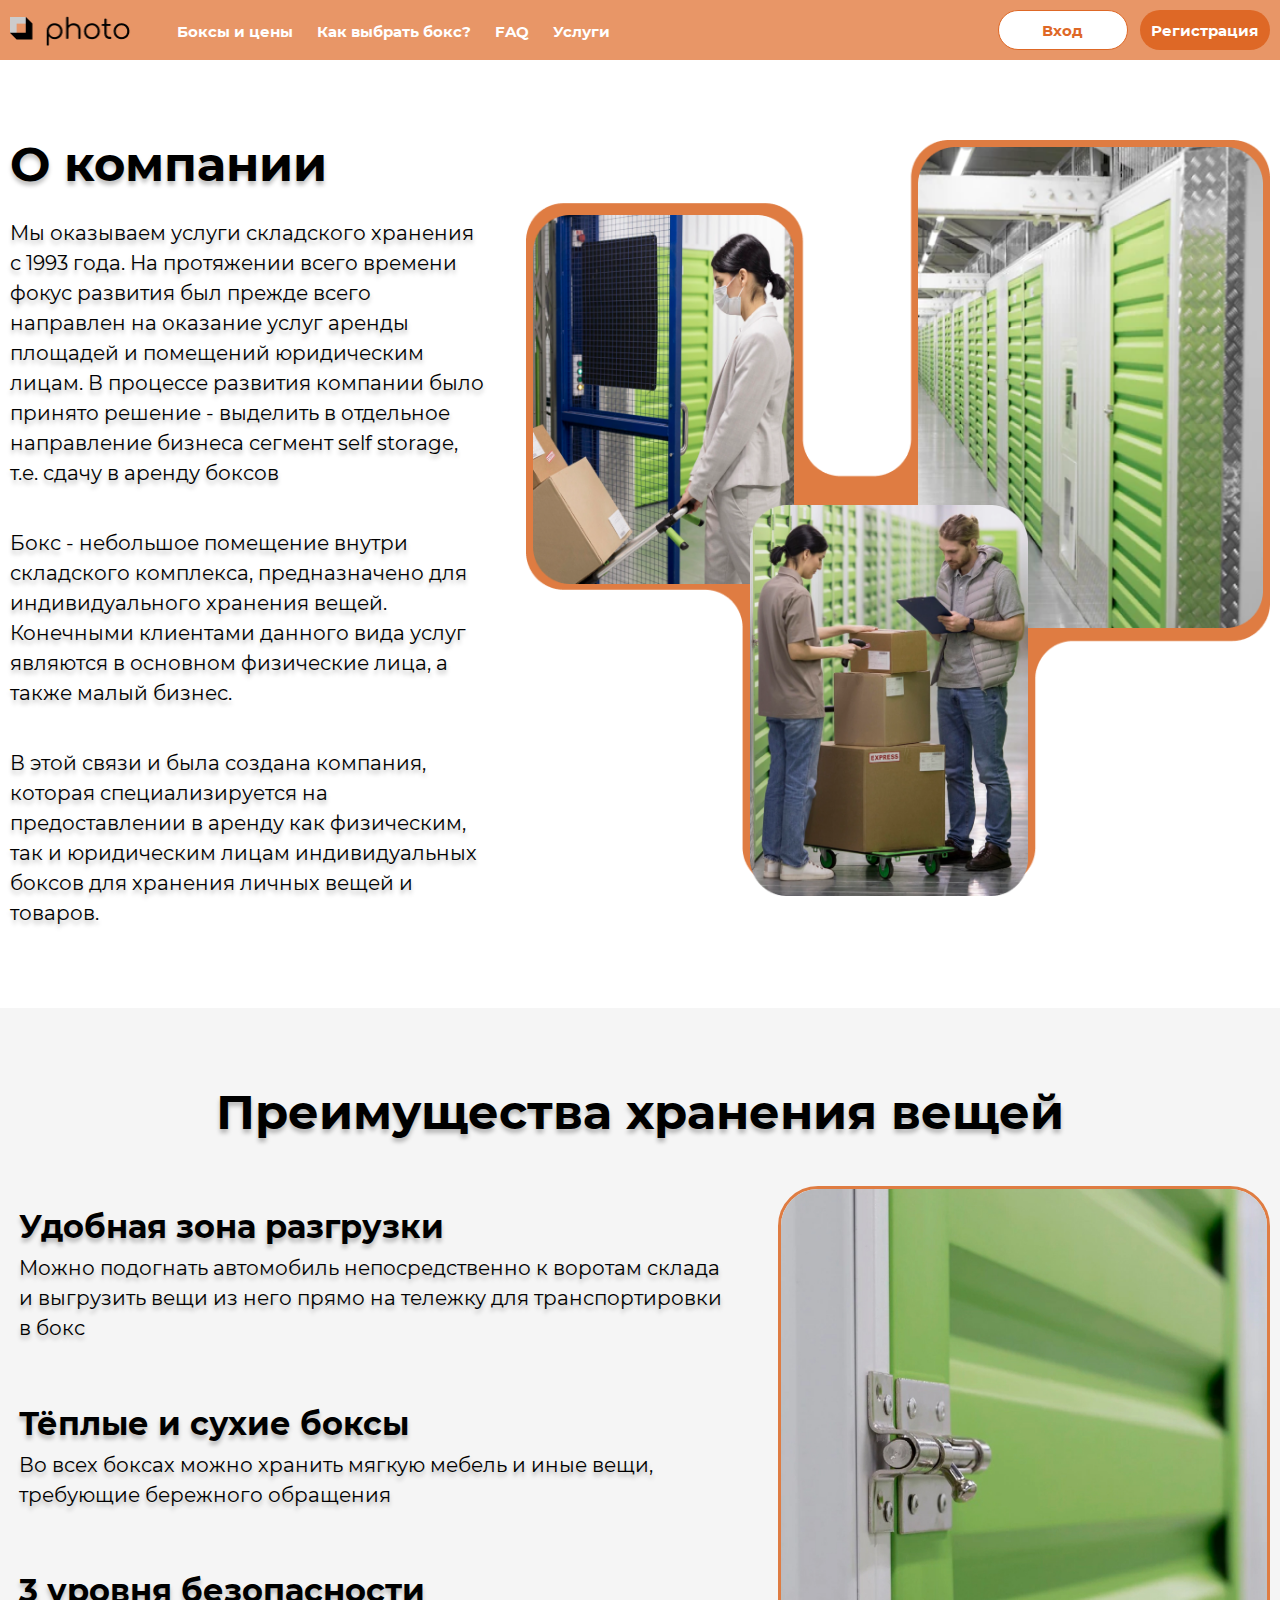
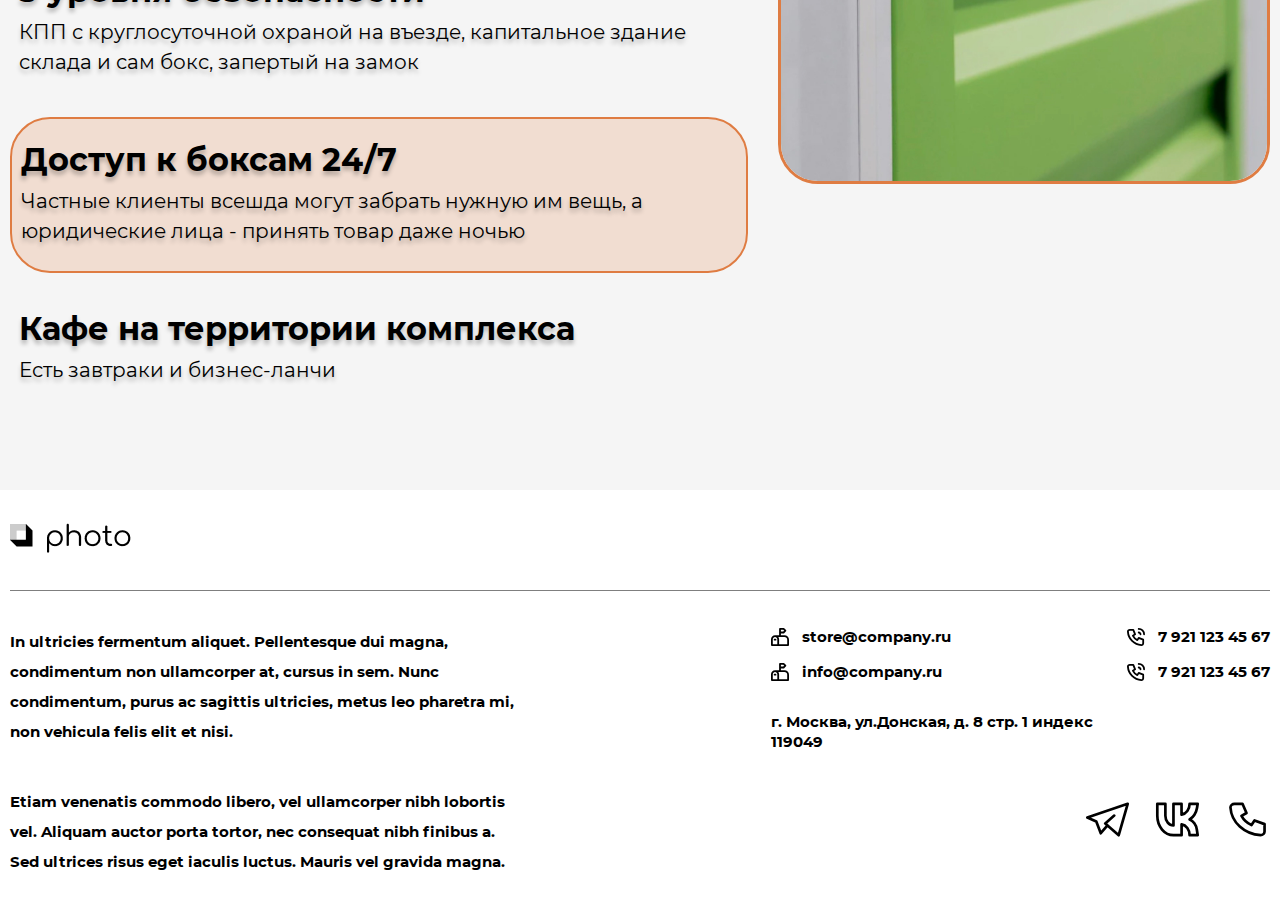
==== index.html @ 3b3cc780 "first commit" ====
<!DOCTYPE html>
<html lang="ru">
<head>
	<title>Главная</title>
	<meta charset="UTF-8">
	<meta name="format-detection" content="telephone=no">
	<meta name="viewport" content="width=device-width, initial-scale=1.0">
	<link rel="shortcut icon" href="img/favicon/Gulp.svg">
	<link rel="stylesheet" href="css/style.min.css">
</head>

<body>
	<div class="ak-wrapper">
		<header class="header">
	<div class="header__container ak-container">
		<div class="header__body">
			<div class="header__content">
				<a href="index.html" class="header__logo">
					<img src="img/logo.png" alt="logo" class="header__logo-img">
				</a>
				<nav class="header__navigate">
					<ul class="header__list">
						<li class="header__li"><a href="#" class="header__link">Боксы и цены</a></li>
						<li class="header__li"><a href="#" class="header__link">Как выбрать бокс?</a></li>
						<li class="header__li"><a href="faq.html" class="header__link">FAQ</a></li>
						<li class="header__li"><a href="services.html" class="header__link">Услуги</a></li>
					</ul>
				</nav>
			</div>
			<div class="header__wp-buttons" data-da=".header__navigate,479,1">
				<a href="authorization.html" class="header__btn-auth ak-button"><span>Вход</span></a>
				<a href="registration.html" class="header__btn-register ak-button"><span>Регистрация</span></a>
			</div>
			<div class="ak-header-burger">
				<span></span>
				<span></span>
				<span></span>
			</div>
		</div>
	</div>
</header>
		<main class="ak-page">
			<section class="ak-about ak-section">
				<div class="ak-about__conteiner ak-container">
					<div class="ak-about__body">
						<div class="ak-about__content">
							<h2 class="ak-about__title ak-h2">О компании</h2>
							<div class="ak-about__wp-text">
								<p class="ak-about__text ak-p">Мы оказываем услуги складского хранения с 1993 года.
									На протяжении всего времени фокус развития был
									прежде всего направлен на оказание услуг аренды
									площадей и помещений юридическим лицам.
									В процессе развития компании было принято решение -
									выделить в отдельное направление бизнеса сегмент
									self storage, т.е. сдачу в аренду боксов</p>
								<p class="ak-about__text ak-p">Бокс - небольшое помещение внутри складского
									комплекса, предназначено для индивидуального
									хранения вещей. Конечными клиентами данного вида
									услуг являются в основном физические лица, а также
									малый бизнес.</p>
								<p class="ak-about__text ak-p">В этой связи и была создана компания, которая
									специализируется на предоставлении в аренду
									как физическим, так и юридическим лицам
									индивидуальных боксов для хранения личных вещей
									и товаров.</p>
							</div>
						</div>
						<div class="ak-about__wp-img">
							<img src="img/about-1.png" alt="about-img" class="ak-about__img">
							<img src="img/about-3.png" alt="about-img" class="ak-about__img">
							<img src="img/about-2.png" alt="about-img" class="ak-about__img">
							<img src="img/about-bg.jpg" alt="about-bg" class="ak-about__img-bg">
						</div>
					</div>
				</div>
			</section>

			<section class="ak-advantages ak-section">
				<div class="ak-advantages__container ak-container">
					<h2 class="ak-advantages__title ak-h2">Преимущества хранения вещей</h2>
					<div class="ak-advantages__body">
						<div class="ak-advantages__content">
							<ul class="ak-advantages__list">
								<li class="ak-advantages__item">
									<h3 class="ak-advantages__item-title">Удобная зона разгрузки</h3>
									<p class="ak-advantages__item-text">Можно подогнать автомобиль непосредственно к воротам склада и
										выгрузить вещи из него прямо на тележку для транспортировки в бокс</p>
								</li>
								<li class="ak-advantages__item">
									<h3 class="ak-advantages__item-title">Тёплые и сухие боксы</h3>
									<p class="ak-advantages__item-text">Во всех боксах можно хранить мягкую мебель и иные вещи, требующие
										бережного обращения</p>
								</li>
								<li class="ak-advantages__item">
									<h3 class="ak-advantages__item-title">3 уровня безопасности</h3>
									<p class="ak-advantages__item-text">КПП с круглосуточной охраной на въезде, капитальное здание склада
										и сам
										бокс, запертый на замок</p>
								</li>
								<li class="ak-advantages__item _active">
									<h3 class="ak-advantages__item-title">Доступ к боксам 24/7</h3>
									<p class="ak-advantages__item-text">Частные клиенты всешда могут забрать нужную им вещь, а юридические
										лица - принять товар даже ночью</p>
								</li>
								<li class="ak-advantages__item">
									<h3 class="ak-advantages__item-title">Кафе на территории комплекса</h3>
									<p class="ak-advantages__item-text">Есть завтраки и бизнес-ланчи</p>
								</li>
							</ul>
						</div>
						<div class="ak-advantages__wp-img">
							<img src="img/advantages-img.jpg" alt="advantages-img" class="ak-advantages__img">
						</div>
					</div>
				</div>
			</section>
		</main>
		<footer class="footer">
	<div class="footer__container ak-container">
		<a href="index.html" class="footer__wp-logo">
			<img src="img/logo.png" alt="logo" class="footer__logo">
		</a>
		<div class="footer__body">
			<div class="footer__wp-text">
				<p class="footer__text">In ultricies fermentum aliquet. Pellentesque dui magna, condimentum non
					ullamcorper at, cursus in sem. Nunc condimentum, purus ac sagittis
					ultricies, metus leo pharetra mi, non vehicula felis elit et nisi.</p>
				<p class="footer__text">Etiam venenatis commodo libero, vel ullamcorper nibh lobortis vel. Aliquam
					auctor porta tortor, nec consequat nibh finibus a. Sed ultrices risus eget
					iaculis luctus. Mauris vel gravida magna. </p>
			</div>
			<div class="footer__wp-contacts">
				<div class="footer__contacts">
					<div class="footer__contacts-block">
						<a href="mailto:store@company.ru" class="footer__mail">
							<svg xmlns="http://www.w3.org/2000/svg" viewBox="0 0 20 20">
								<path
									d="M8 19V12.5C8 11.5717 7.63125 10.6815 6.97487 10.0251C6.3185 9.36875 5.42826 9 4.5 9M4.5 9C3.57174 9 2.6815 9.36875 2.02513 10.0251C1.36875 10.6815 1 11.5717 1 12.5V19H19V13C19 11.9391 18.5786 10.9217 17.8284 10.1716C17.0783 9.42143 16.0609 9 15 9H4.5Z"
									stroke="black" stroke-width="2" stroke-linecap="round" stroke-linejoin="round" />
								<path d="M10 9V1H14L16 3L14 5H10M4 13H5" stroke="black" stroke-width="2" stroke-linecap="round"
									stroke-linejoin="round" />
							</svg>
							<span>store@company.ru</span>
						</a>
						<a href="mailto:store@company.ru" class="footer__mail">
							<svg xmlns="http://www.w3.org/2000/svg" viewBox="0 0 20 20">
								<path
									d="M8 19V12.5C8 11.5717 7.63125 10.6815 6.97487 10.0251C6.3185 9.36875 5.42826 9 4.5 9M4.5 9C3.57174 9 2.6815 9.36875 2.02513 10.0251C1.36875 10.6815 1 11.5717 1 12.5V19H19V13C19 11.9391 18.5786 10.9217 17.8284 10.1716C17.0783 9.42143 16.0609 9 15 9H4.5Z"
									stroke="black" stroke-width="2" stroke-linecap="round" stroke-linejoin="round" />
								<path d="M10 9V1H14L16 3L14 5H10M4 13H5" stroke="black" stroke-width="2" stroke-linecap="round"
									stroke-linejoin="round" />
							</svg>
							<span>info@company.ru</span>
						</a>
					</div>
					<div class="footer__contacts-block">
						<span class="footer__address">г. Москва, ул.Донская, д. 8 стр. 1 индекс
							119049</span>
					</div>
					<div class="footer__contacts-block">
						<a href="tel:+79211234567" class="footer__contacts-link">
							<svg xmlns="http://www.w3.org/2000/svg" width="20" height="20" viewBox="0 0 20 20" fill="none">
								<path
									d="M13 5C13.5304 5 14.0391 5.21071 14.4142 5.58579C14.7893 5.96086 15 6.46957 15 7M13 1C14.5913 1 16.1174 1.63214 17.2426 2.75736C18.3679 3.88258 19 5.4087 19 7M3 2H7L9 7L6.5 8.5C7.57096 10.6715 9.32847 12.429 11.5 13.5L13 11L18 13V17C18 17.5304 17.7893 18.0391 17.4142 18.4142C17.0391 18.7893 16.5304 19 16 19C12.0993 18.763 8.42015 17.1065 5.65683 14.3432C2.8935 11.5798 1.23705 7.90074 1 4C1 3.46957 1.21071 2.96086 1.58579 2.58579C1.96086 2.21071 2.46957 2 3 2Z"
									stroke="black" stroke-width="2" stroke-linecap="round" stroke-linejoin="round" />
							</svg>
							<span>7 921 123 45 67</span>
						</a>
						<a href="tel:+79211234567" class="footer__contacts-link">
							<svg xmlns=" http://www.w3.org/2000/svg" width="20" height="20" viewBox="0 0 20 20" fill="none">
								<path
									d="M13 5C13.5304 5 14.0391 5.21071 14.4142 5.58579C14.7893 5.96086 15 6.46957 15 7M13 1C14.5913 1 16.1174 1.63214 17.2426 2.75736C18.3679 3.88258 19 5.4087 19 7M3 2H7L9 7L6.5 8.5C7.57096 10.6715 9.32847 12.429 11.5 13.5L13 11L18 13V17C18 17.5304 17.7893 18.0391 17.4142 18.4142C17.0391 18.7893 16.5304 19 16 19C12.0993 18.763 8.42015 17.1065 5.65683 14.3432C2.8935 11.5798 1.23705 7.90074 1 4C1 3.46957 1.21071 2.96086 1.58579 2.58579C1.96086 2.21071 2.46957 2 3 2Z"
									stroke="black" stroke-width="2" stroke-linecap="round" stroke-linejoin="round" />
							</svg>
							<span>7 921 123 45 67</span>
						</a>
					</div>
				</div>
				<div class="footer__socialNetwork">
					<a href="" class="footer__socialNetwork-link">
						<svg xmlns="http://www.w3.org/2000/svg" viewBox="0 0 49 39">
							<path d="M32 15.125L22 23.875L37 37L47 2L2 17.3125L12 21.6875L17 34.8125L24.5 26.0625" stroke-width="3"
								stroke-linecap="round" stroke-linejoin="round" />
						</svg>
					</a>
					<a href="" class="footer__socialNetwork-link">
						<svg xmlns="http://www.w3.org/2000/svg" viewBox=" 0 0 49 39">
							<path
								d="M29 36.9785H20C15.2261 36.9785 10.6477 34.7106 7.27208 30.6739C3.89642 26.6371 2 21.1621 2 15.4533V2H11V15.4533C11 18.3077 11.9482 21.0452 13.636 23.0636C15.3239 25.082 17.6131 26.2159 20 26.2159V2H29V14.1079H29.0675C31.5335 13.74 33.8023 12.3075 35.4472 10.0798C37.0921 7.85212 37.9999 4.98263 38 2.01076H47L46.2305 6.61447C45.7696 9.36993 44.7886 11.9631 43.3622 14.1962C41.9358 16.4293 40.1018 18.2434 38 19.5C40.0438 20.3143 41.8669 21.7706 43.2785 23.7166C44.69 25.6627 45.6381 28.0267 46.0235 30.5613L47 36.9892H38C37.9999 34.0174 37.0921 31.1479 35.4472 28.9202C33.8023 26.6925 31.5335 25.26 29.0675 24.8921V37L29 36.9785Z"
								stroke-width="3" stroke-linecap="round" stroke-linejoin="round" />
						</svg>
					</a>
					<a href="" class="footer__socialNetwork-link">
						<svg xmlns="http://www.w3.org/2000/svg" viewBox="0 0 42 39">
							<path
								d="M6.47059 2H15.4118L19.8824 12.2941L14.2941 15.3824C16.688 19.8532 20.6166 23.4716 25.4706 25.6765L28.8235 20.5294L40 24.6471V32.8824C40 33.9744 39.529 35.0218 38.6906 35.794C37.8522 36.5662 36.7151 37 35.5294 37C26.8101 36.512 18.5862 33.1016 12.4094 27.4124C6.23254 21.7232 2.52988 14.1486 2 6.11765C2 5.02558 2.47101 3.97824 3.3094 3.20603C4.1478 2.43382 5.28491 2 6.47059 2Z"
								stroke-width="3" stroke-linecap="round" stroke-linejoin="round" />
						</svg>
					</a>
				</div>
			</div>
		</div>
	</div>
</footer>
	</div>
	<script src="js/app.min.js"></script>
</body>

</html>
---- css/style.min.css ----
@font-face{font-family:Montserrat;font-display:swap;src:url(../fonts/Montserrat-Black.woff2) format("woff2"),url(../fonts/Montserrat-Black.woff) format("woff");font-weight:900;font-style:normal}@font-face{font-family:Montserrat;font-display:swap;src:url(../fonts/Montserrat-Bold.woff2) format("woff2"),url(../fonts/Montserrat-Bold.woff) format("woff");font-weight:700;font-style:normal}@font-face{font-family:Montserrat;font-display:swap;src:url(../fonts/Montserrat-ExtraBold.woff2) format("woff2"),url(../fonts/Montserrat-ExtraBold.woff) format("woff");font-weight:800;font-style:normal}@font-face{font-family:Montserrat;font-display:swap;src:url(../fonts/Montserrat-ExtraLight.woff2) format("woff2"),url(../fonts/Montserrat-ExtraLight.woff) format("woff");font-weight:200;font-style:normal}@font-face{font-family:Montserrat;font-display:swap;src:url(../fonts/Montserrat-Light.woff2) format("woff2"),url(../fonts/Montserrat-Light.woff) format("woff");font-weight:300;font-style:normal}@font-face{font-family:Montserrat;font-display:swap;src:url(../fonts/Montserrat-Medium.woff2) format("woff2"),url(../fonts/Montserrat-Medium.woff) format("woff");font-weight:500;font-style:normal}@font-face{font-family:Montserrat;font-display:swap;src:url(../fonts/Montserrat-SemiBold.woff2) format("woff2"),url(../fonts/Montserrat-SemiBold.woff) format("woff");font-weight:600;font-style:normal}@font-face{font-family:Montserrat;font-display:swap;src:url(../fonts/Montserrat-Thin.woff2) format("woff2"),url(../fonts/Montserrat-Thin.woff) format("woff");font-weight:100;font-style:normal}@font-face{font-family:Montserrat;font-display:swap;src:url(../fonts/Montserrat-Regular.woff2) format("woff2"),url(../fonts/Montserrat-Regular.woff) format("woff");font-weight:400;font-style:normal}@font-face{font-family:icomoon;src:url(../fonts/iconsfont/icomoon.eot);src:url(../fonts/iconsfont/icomoon.eot) format("embedded-opentype"),url(../fonts/iconsfont/icomoon.ttf) format("truetype"),url(../fonts/iconsfont/icomoon.woff) format("woff"),url(../fonts/iconsfont/icomoon.svg) format("svg");font-weight:400;font-style:normal;font-display:block}[class*=" icon-"],[class^=icon-]{font-family:icomoon!important;speak:never;font-style:normal;font-weight:400;font-variant:normal;text-transform:none;line-height:1;-webkit-font-smoothing:antialiased;-moz-osx-font-smoothing:grayscale}.icon-phone:before{content:"\e900"}.icon-tel:before{content:"\e901"}.icon-telegram:before{content:"\e902"}.icon-vk:before{content:"\e903"}*{padding:0;margin:0;border:0}*,:after,:before{-moz-box-sizing:border-box;-webkit-box-sizing:border-box;box-sizing:border-box}:active,:focus{outline:0}a:active,a:focus{outline:0}aside,footer,header,nav,section{display:block}body,html{height:100%;min-width:320px}body{line-height:1;font-family:Montserrat,sans-serif;-ms-text-size-adjust:100%;-moz-text-size-adjust:100%;-webkit-text-size-adjust:100%}button,input,textarea{font-family:Montserrat,sans-serif}input::-ms-clear{display:none}button{cursor:pointer;background-color:transparent}button::-moz-focus-inner{padding:0;border:0}a,a:visited{text-decoration:none}a:hover{text-decoration:none}ul li{list-style:none}img{vertical-align:top;pointer-events:none}h1,h2,h3,h4,h5,h6{font-weight:inherit;font-size:inherit}*{box-sizing:border-box}::-webkit-scrollbar{width:8px}::-webkit-scrollbar-track{background-color:#fbf8ec}::-webkit-scrollbar-thumb{background-color:#de6826;border-radius:10px}html._lock{overflow:hidden;position:relative;height:100%}body{color:#000;font-size:20px;font-weight:400}body._lock{overflow:hidden;position:relative;height:100%}.ak-wrapper{width:100%;min-height:100%;overflow:hidden;display:flex;flex-direction:column}.ak-container{max-width:1440px;margin:0 auto;padding:0 10px}.ak-page{flex:1 1 auto}.ak-section{padding:80px 0}.ak-h1{text-shadow:0 4px 4px rgba(0,0,0,.25);font-size:64px;font-weight:700;line-height:30px}.ak-h2{color:#000;text-shadow:0 4px 4px rgba(0,0,0,.25);font-size:48px;font-weight:700}.ak-button{border-radius:20px;background:#de6826;color:#fff;padding:0 10px;font-weight:700;font-size:15px}.ak-p{color:#000;text-shadow:0 4px 4px rgba(0,0,0,.25);font-size:20px;font-weight:400;line-height:30px}.ak-tabs-list{display:flex;align-items:center;flex-wrap:wrap;gap:10px;padding:15px 30px;border-radius:30px;background-color:#000}.ak-tabs-btn{border-radius:30px;color:#fff;padding:12px 34px;border:1px solid transparent;background-color:transparent;cursor:pointer;transition:.2s}.ak-tabs-btn._tab-btn-active{background-color:#df7c42}.ak-tabs-btn:hover{border:1px solid #df7c42}.header{background-color:#e89667}.header__body{height:60px;padding:5px 0;display:flex;align-items:center;justify-content:space-between}.header__content{display:flex;align-items:center;column-gap:45px}.header__logo{display:flex;align-items:center;justify-content:center;width:122px}.header__logo-img{max-width:100%;max-height:100%;object-fit:cover}.header__list{display:flex;align-items:center;gap:24px}.header__link{color:#fff;font-size:15px;font-weight:700;position:relative}.header__link::after{content:"";position:absolute;top:100%;left:50%;transform:translateX(-50%);width:0;height:2px;background-color:#fff;transition:.2s}.header__link:hover::after{width:100%}.header__wp-buttons{display:flex;align-items:center;column-gap:12px}.header__wp-buttons a{display:flex;text-align:center;align-items:center;justify-content:center}.header__btn-auth{border:1px solid #de6826;background-color:#fff;width:130px;height:40px;color:#de6826;transition:.2s}.header__btn-auth:hover{color:#fff;background-color:#de6826}.header__btn-register{width:130px;height:40px;transition:.2s}.header__btn-register:hover{color:#de6826;background-color:#fff}.ak-header-burger{display:none;position:relative;width:50px;height:50px;cursor:pointer;border-radius:50%;z-index:5;background-color:#fff}.ak-header-burger span{position:absolute;transition:all .2s ease 0s;width:28px;height:3px;background:#de6826;left:11px}.ak-header-burger span:nth-child(1){top:17px}.ak-header-burger span:nth-child(2){top:23.5px}.ak-header-burger span:nth-child(3){bottom:16.5px}.ak-header-burger._active span{transform:scale(0)}.ak-header-burger._active span:first-child{top:50%;transform:translateY(-50%) rotate(-45deg)}.ak-header-burger._active span:last-child{bottom:50%;transform:translateY(50%) rotate(45deg)}.footer{padding:15px 0 40px 0}.footer__wp-logo{width:227px;height:63px;display:flex;align-items:center}.footer__logo{max-width:100%;max-height:100%;object-fit:cover}.footer__body{padding-top:36px;margin-top:22px;border-top:1px solid rgba(0,0,0,.5);width:100%;display:flex;align-items:flex-start;justify-content:space-between;gap:30px}.footer__wp-text{max-width:40%;display:flex;flex-direction:column;align-items:flex-start;row-gap:40px}.footer__text{font-size:15px;font-weight:700;line-height:30px}.footer__wp-contacts{display:flex;flex-direction:column;align-items:flex-end;row-gap:50px}.footer__contacts{display:grid;grid-template-columns:repeat(2,auto);gap:30px}.footer__contacts-block{display:flex;flex-direction:column;align-items:flex-start;row-gap:15px;color:#000;font-size:15px;font-weight:700;max-width:326px}.footer__contacts-block:nth-child(2){order:3}.footer__contacts-block a{display:flex;align-items:center;gap:13px;color:#000;font-size:15px;font-weight:700}.footer__contacts-block a svg{width:18px;height:18px;fill:none}.footer__contacts-block a span{position:relative}.footer__contacts-block a span::after{content:"";position:absolute;top:100%;left:50%;width:0;transform:translateX(-50%);height:1px;background-color:#000;transition:.2s}.footer__contacts-block a:hover span::after{width:100%}.footer__contacts-block span{line-height:20px}.footer__socialNetwork{display:flex;align-items:center;gap:25px}.footer__socialNetwork-link svg{width:45px;height:35px;fill:none;stroke:#000;transition:.1s}.footer__socialNetwork-link:nth-child(1):hover svg{stroke:#37aeed}.footer__socialNetwork-link:nth-child(2):hover svg{stroke:#577da8}.footer__socialNetwork-link:nth-child(3):hover svg{stroke:#de6826}.ak-authorization__container{display:flex;align-items:center;justify-content:center;height:100%}.ak-authorization__wrapper{padding-top:40px;width:100%;display:flex;flex-direction:column;align-items:center;row-gap:40px}.ak-authorization__navigate{display:flex;flex-direction:column;align-items:center;row-gap:40px}.ak-authorization__logo{width:142px;height:37px;margin:0 auto;display:flex;align-items:center;justify-content:center}.ak-authorization__logo img{max-width:100%;max-height:100%;object-fit:cover}.ak-authorization__list{background-color:#000;border-radius:18px;display:flex;align-items:center;gap:15px;padding:15px;justify-content:space-between}.ak-authorization__li{display:inline-flex}.ak-authorization__link{color:#fff;text-align:center;font-weight:700;font-size:17px;padding:12px 50px;background-color:#000}.ak-authorization__link._active{font-size:20px;background-color:#df7c42}.ak-authorization__body{max-width:948px;border-radius:20px;border:2px solid #df7c42;background:rgba(255,255,255,.63);box-shadow:5px 5px 6px 0 rgba(0,0,0,.25);padding:60px 140px 75px 140px;display:flex;align-items:center;justify-content:center}.ak-form{display:flex;flex-direction:column;align-items:center;row-gap:28px;width:669px}.ak-form__wp-input{position:relative;width:100%}.ak-form__wp-input svg{position:absolute;left:35px;width:35px;height:35px;top:50%;transform:translateY(-50%);stroke:#000;fill:none;transition:.2s}.ak-form__input{width:100%;border-radius:20px;border:2px solid #000;background:rgba(255,255,255,.63);box-shadow:5px 5px 6px 0 rgba(0,0,0,.25);padding:30px 20px 30px 90px;font-size:20px;font-weight:400;transition:.2s}.ak-form__input::placeholder{color:rgba(0,0,0,.8)}.ak-form__info{font-size:17px;font-weight:700;display:flex;align-items:center;gap:5px}.ak-form__info span{color:#000}.ak-form__info a{color:#df7c42;font-weight:700;font-size:17px;position:relative;white-space:nowrap}.ak-form__info a::after{content:"";position:absolute;top:100%;left:50%;transform:translateX(-50%);width:100%;height:1px;background-color:#df7c42;transition:.2s}.ak-form__info a:hover::after{width:0}.ak-form__wp-button{display:flex;flex-direction:column;align-items:center;margin-top:28px}.ak-form__wp-button a{position:relative;margin-top:7px;font-weight:700;font-size:17px;color:#df7c42}.ak-form__wp-button a::after{content:"";position:absolute;top:100%;left:50%;transform:translateX(-50%);width:100%;height:1px;background-color:#df7c42;transition:.2s}.ak-form__wp-button a:hover::after{width:0}.ak-form__wp-checkbox{display:flex;align-items:center;justify-content:center;margin-bottom:15px}.ak-form__wp-checkbox span{font-size:17px;font-weight:700;margin-left:15px}.ak-form__wp-checkbox span a{text-decoration:underline}.ak-form__wp-checkbox span a::after{display:none}.ak-form__wp-checkbox span a:hover{text-decoration:none}.ak-form__wp-checkbox input{display:none;opacity:0;visibility:hidden}.ak-form__wp-checkbox input:checked+.ak-form__checkbox-label::before{transform:scale(1)}.ak-form__checkbox-label{flex:0 0 30px;width:30px;height:30px;border-radius:10px;border:2px solid #000;padding:2px;cursor:pointer;position:relative}.ak-form__checkbox-label::before{content:"";position:absolute;top:2px;left:2px;right:2px;bottom:2px;border-radius:6px;background-color:#df7c42;transition:.2s;transform:scale(0)}.ak-form__button{padding:12px 88px;font-size:20px;border:2px solid #df7c42;background-color:#df7c42;transition:.2s}.ak-form__button:hover{background-color:#fff;color:#df7c42}.successfully{display:flex;align-items:center;justify-content:center;position:fixed;left:0;top:0;width:100%;height:100%;background-color:rgba(0,0,0,.4);opacity:0;visibility:hidden;transition:.1s}.successfully__content{background-color:#fff;padding:60px 130px;border-radius:20px;border:3px solid #df7c42;transform:scale(0);transition:.2s ease-in-out}.successfully__content span{color:#df7c42;text-align:center;font-size:32px;font-weight:700}.successfully._success{opacity:1;visibility:visible}.successfully._success .successfully__content{transform:scale(1)}.ak-about__body{display:flex;column-gap:40px}.ak-about__content{flex:0 1 40%}.ak-about__wp-text{display:flex;align-items:flex-start;flex-direction:column;row-gap:40px;margin-top:30px}.ak-about__wp-img{display:inline;max-width:789px;max-height:790px;flex:0 1 789px;position:relative;display:flex;align-items:flex-start;justify-content:center}.ak-about__img{position:absolute;z-index:1}.ak-about__img:nth-child(1){left:1.0025062657%;top:9.5238095238%;width:35.0877192982%}.ak-about__img:nth-child(2){width:46.2406015038%;right:1.0025062657%;top:.8771929825%}.ak-about__img:nth-child(3){width:37.343358396%;z-index:2;top:46.365914787%;left:30.2005012531%}.ak-about__img-bg{max-width:100%;max-height:100%;object-fit:cover}.ak-advantages{background:#f5f5f5}.ak-advantages__title{text-align:center}.ak-advantages__body{display:flex;align-items:flex-start;gap:30px;margin-top:50px}.ak-advantages__content{flex:0 1 60%}.ak-advantages__list{display:flex;flex-direction:column;align-items:flex-start;row-gap:15px}.ak-advantages__item{border-radius:40px;padding:25px 9px}.ak-advantages__item._active{border:2px solid #df7c42;background:#f1ddd1}.ak-advantages__item-title{color:#000;text-shadow:0 4px 4px rgba(0,0,0,.25);font-size:32px;font-weight:700}.ak-advantages__item-text{color:#000;text-shadow:0 4px 4px rgba(0,0,0,.25);font-size:20px;font-weight:400;line-height:30px;margin-top:10px;max-width:800px}.ak-advantages__wp-img{flex:0 1 40%;display:flex;align-items:center;justify-content:center;border-radius:40px;border:3px solid #df7c42;overflow:hidden}.ak-advantages__img{max-width:100%;max-height:100%;object-fit:cover}.ak-questions{padding:40px 0;position:relative}.ak-questions::before{content:"";position:absolute;background:linear-gradient(180deg,rgba(223,124,66,.6) 0,rgba(255,120,44,0) 100%);left:0;top:0;width:100%;height:300px;z-index:-1}.ak-questions__body{display:flex;flex-direction:column;align-items:center;row-gap:65px}.ak-questions__title{text-align:center}.ak-questions__tab:hover{border:1px solid #df7c42}.ak-questions__tab-content{display:none;flex-direction:column;align-items:center;row-gap:16px}.ak-questions__tab-content._tab-content-active{display:flex}.ak-questions__accordion{padding:10px 20px 10px 45px;border-top:2px solid #000;border-bottom:2px solid #000}.ak-questions__accordion._open .ak-questions__accordion-title{padding:5px 20px;border:2px solid #000;background:rgba(223,124,66,.3)}.ak-questions__accordion._open .ak-questions__accordion-title span{margin-left:25px}.ak-questions__accordion._open .ak-questions__accordion-title img{width:50px}.ak-questions__accordion._open .ak-questions__accordion-button{background-color:#000}.ak-questions__accordion._open .ak-questions__accordion-button::after{width:14px}.ak-questions__accordion._open .ak-questions__accordion-button::before{height:0}.ak-questions__accordion._open .ak-questions__accordion-content{padding:25px 40px 0 0;opacity:1}.ak-questions__accordion._open .ak-questions__accordion-text{opacity:1;visibility:visible}.ak-questions__accordion-control{display:flex;align-items:center;justify-content:space-between;column-gap:15px}.ak-questions__accordion-title{font-size:24px;font-weight:700;line-height:25px;border-radius:20px;border:2px solid transparent;transition:.2s;display:flex;align-items:center}.ak-questions__accordion-title span{transition:.2s}.ak-questions__accordion-title img{width:0;transition:.2s}.ak-questions__accordion-button{background-color:rgba(255,120,44,.8980392157);flex:0 0 45px;width:45px;height:45px;border-radius:50%;position:relative;transition:.2s}.ak-questions__accordion-button::after,.ak-questions__accordion-button::before{content:"";position:absolute;background-color:#fff;left:50%;top:50%;transform:translate(-50%,-50%);transition:.2s}.ak-questions__accordion-button::after{width:20px;height:5px}.ak-questions__accordion-button::before{height:20px;width:5px}.ak-questions__accordion-content{padding:0 40px 0 0;display:flex;align-items:flex-start;justify-content:flex-end;overflow:hidden;max-height:0;opacity:0;will-change:max-height;transition:all .2s;box-sizing:content-box}.ak-questions__accordion-text{text-align:right;padding:15px;border-radius:20px;border:2px solid #000;background:rgba(223,124,66,.3);width:70%;opacity:0;visibility:hidden;transition:.2s}.ak-servicesIntro{padding:50px 0}.ak-servicesIntro__title{text-align:center;font-size:64px}.ak-servicesIntro__body{margin-top:40px;background:linear-gradient(180deg,rgba(223,124,66,.6) 0,rgba(255,120,44,0) 100%)}.ak-servicesIntro__content{padding-top:40px;display:flex;align-items:flex-start;justify-content:space-between;position:relative}.ak-servicesIntro__wp-text{max-width:60%;position:relative}.ak-servicesIntro__wp-text svg{position:absolute;top:100%;left:50%;transform:translate(-50%,100%);width:32px;fill:none;stroke:#000;cursor:pointer;opacity:0;visibility:hidden;transition:.2s}.ak-servicesIntro__wp-text svg._vis{transform:rotate(180deg)}.ak-servicesIntro__img{width:32.8873239437%;transform:translateY(-20%)}.ak-services__body{display:flex;align-items:center;flex-direction:column;row-gap:50px}.ak-services__tabs-content{display:flex;align-items:center;justify-content:center;flex-wrap:wrap;gap:90px;display:none}.ak-services__tabs-content._tab-content-active{display:flex}.ak-services__item{width:350px;height:272px;border-radius:20px;border:2px solid #000;background:rgba(223,124,66,.3);box-shadow:5px 5px 6px 0 rgba(0,0,0,.25);padding:40px;position:relative}.ak-services__item span{font-size:24px;font-weight:600;line-height:35px;position:relative;z-index:1}.ak-services__item img{position:absolute;right:0;bottom:0;transform:translate(20%,10%);z-index:0;object-fit:contain}.ak-account__body{display:flex}.ak-account__aside{flex:0 1 42.2535211268%;border-radius:20px;border:2px solid #df7c42;background:rgba(223,124,66,.05)}.ak-account__aside-list{display:flex;flex-direction:column;align-items:center;row-gap:50px;padding:40px 0}.ak-account__aside-item{width:70.3333333333%}.ak-account__aside-button{border-radius:20px;border:2px solid #df7c42;background:rgba(223,124,66,.1);font-size:32px;font-weight:700;min-width:100%;height:87px;transition:.2s}.ak-account__aside-button:hover{color:#df7c42}.ak-account__aside-button._tab-btn-active{background:rgba(223,124,66,.5);color:#000}.ak-account__content{flex:0 1 64.0277777778%;border-radius:20px;border:2px solid #df7c42;background:rgba(255,255,255,.63)}.ak-account__content-tab{display:none;width:100%;height:100%;align-items:center;justify-content:center;padding:40px 20px}.ak-account__content-tab._tab-content-active{display:flex}.ak-account__content-block{border-radius:20px;border:2px solid #df7c42;background:rgba(255,255,255,.63);box-shadow:5px 5px 6px 0 rgba(0,0,0,.25)}.ak-account__content-block.block-password-change{width:73.3188720174%;padding:35px 45px 20px 45px}.ak-account__content-block.block-payment-methods{display:flex;flex-direction:column;row-gap:80px;border:none;box-shadow:none}.ak-account__content-option{padding:25px 10px;border-radius:20px;border:2px solid #df7c42;background:rgba(255,255,255,.63);box-shadow:5px 5px 6px 0 rgba(0,0,0,.25);display:flex;flex-direction:column;align-items:flex-start;row-gap:30px;width:80%;margin:0 auto}.ak-account__content-option span:nth-child(1){font-size:36px;font-weight:700}.ak-account__content-option span:nth-child(2){font-size:32px;font-weight:600}.ak-account__content-option p{font-size:24px;font-weight:500;line-height:30px}.ak-account__content-title{text-align:center;font-size:36px;font-weight:700}.ak-account__form{margin-top:28px}.ak-account__form.form-password-change{width:100%;display:flex;flex-direction:column;align-items:center;row-gap:20px}.ak-account__form-button{padding:15px;font-size:24px;font-weight:700;border:2px solid #df7c42;background-color:#df7c42;transition:.2s}.ak-account__form-button:hover{background-color:transparent;color:#df7c42}@media (max-width:1455px){.ak-container{max-width:1279.98px}}@media (max-width:1279.98px){.ak-container{max-width:991.98px}.ak-about__content{flex:1 1 100%}.ak-about__wp-img{display:none}.ak-account__aside-item{width:85%}.ak-account__aside-button{font-size:24px}.ak-account__content-block.block-password-change{width:95%}.ak-account__content-option{width:95%}}@media (max-width:991.98px){.ak-container{max-width:767.98px}.ak-h1{font-size:48px}.header__navigate{position:absolute;left:0;top:0;width:100%;background-color:#e89667;padding:80px 20px 20px 20px;z-index:4;transform:translateY(-100%);transition:transform .2s ease-out}.header__navigate._active{transform:translateY(0)}.header__list{flex-direction:column}.header__link{font-size:20px}.ak-header-burger{display:block}.footer__wp-text{max-width:100%}.footer__contacts{grid-template-columns:repeat(1,auto)}.ak-authorization__body{max-width:none;width:100%;padding:60px 20px 75px 20px}.ak-form{max-width:none;width:100%}.ak-advantages__body{flex-direction:column-reverse;align-items:center}.ak-advantages__content{flex:1 1 100%}.ak-questions__tabs-list{flex-direction:column}.ak-questions__tab{text-align:center}.ak-questions__accordion-text{width:100%;font-size:18px}.ak-servicesIntro__img{transform:translateY(30%)}.ak-services__tabs-list{flex-direction:column}.ak-services__tab{text-align:center}.ak-services__tabs-content._tab-content-active{display:grid;grid-template-columns:repeat(2,1fr);gap:50px}.ak-services__item{height:242px}.ak-services__item img{width:60%}.ak-account__content-block.block-password-change{padding:35px 15px 20px 15px}.ak-account__content-option{row-gap:15px}.ak-account__content-option span:nth-child(1){font-size:30px}.ak-account__content-option span:nth-child(2){font-size:26px}.ak-account__content-option p{font-size:18px}.ak-account .ak-form__wp-input svg{left:15px;width:30px;height:30px}.ak-account .ak-form__input{padding:30px 10px 30px 55px;font-size:18px}}@media (max-width:767.98px){.ak-container{max-width:none}.ak-section{padding:20px 0}.ak-h2{font-size:32px}.footer__body{flex-direction:column}.footer__wp-contacts{align-items:flex-start}.ak-authorization__link{padding:12px 21px}.ak-form__info{flex-direction:column;text-align:center}.ak-about__wp-text{row-gap:30px}.ak-advantages__item{padding:15px 9px}.ak-advantages__item-title{font-size:20px}.ak-advantages__item-text{font-size:16px;line-height:25px}.ak-questions__accordion._open .ak-questions__accordion-title span{margin-left:10px}.ak-questions__accordion._open .ak-questions__accordion-title img{width:35px}.ak-questions__accordion._open .ak-questions__accordion-title{padding:5px 10px}.ak-questions__accordion._open .ak-questions__accordion-content{padding:10px 10px 0 0}.ak-questions__accordion-title{font-size:20px}.ak-questions__accordion-text{font-size:16px;line-height:20px;padding:10px}.ak-servicesIntro__wp-text svg{opacity:1;visibility:visible}.ak-servicesIntro__text{display:-webkit-box;-webkit-line-clamp:5;-webkit-box-orient:vertical;overflow:hidden}.ak-servicesIntro__text._vis{display:inline-block;overflow:auto}.ak-servicesIntro__img{transform:translateY(0)}.ak-services__tabs-content._tab-content-active{grid-template-columns:repeat(1,1fr)}.ak-account__body{flex-direction:column;align-items:center}.ak-account__aside{flex:1 1 100%;width:70%;background:0 0;border:none}.ak-account__aside-list{row-gap:20px}.ak-account__aside-button{height:57px}.ak-account__content{flex:1 1 100%;width:100%;background:0 0;border:none}.ak-account__content-tab{padding:0}.ak-account__content-block.block-payment-methods{row-gap:40px}}@media (max-width:479.98px){.ak-h1{font-size:32px}.ak-h1{font-size:24px}.ak-h2{font-size:24px}.header__navigate{display:flex;flex-direction:column;align-items:center;row-gap:30px}.header__wp-buttons{justify-content:center}.ak-form__button{padding:13px}.ak-questions__body{row-gap:30px}.ak-questions__tabs-list{padding:15px}.ak-questions__accordion{padding:10px}.ak-questions__accordion-title{font-size:18px}.ak-questions__accordion-button{flex:0 0 35px;width:35px;height:35px}.ak-servicesIntro__wp-text{max-width:100%}.ak-servicesIntro__img{display:none}.ak-services__tabs-list{padding:15px}.ak-services__tab{font-size:17px}.ak-services__item{height:182px;width:100%}.ak-services__item img{max-width:50%;max-height:70%}.ak-account__aside{width:100%}.ak-account__aside-list{row-gap:10px;padding:20px 0}.ak-account__aside-item{width:100%}.ak-account__aside-button{height:36px}.ak-account__content-block.block-payment-methods{row-gap:20px}.ak-account__content-option{row-gap:10px}.ak-account__content-option span:nth-child(1){font-size:24px}.ak-account__content-option span:nth-child(2){font-size:20px}.ak-account__content-option p{font-size:16px;line-height:25px}.ak-account__content-title{font-size:28px}}@media (max-width:389.98px){.ak-authorization__list{padding:15px 10px;gap:0}.ak-authorization__link{font-size:14px}.ak-authorization__link._active{font-size:15px}.ak-form__wp-input svg{left:15px;width:30px;height:30px}.ak-form__input{padding:30px 10px 30px 55px;font-size:18px}.ak-form__info a{font-size:14px}.ak-form__wp-checkbox span{font-size:15px}.ak-form__wp-checkbox a{font-size:15px}.ak-account .ak-form__input::placeholder{font-size:14px}}
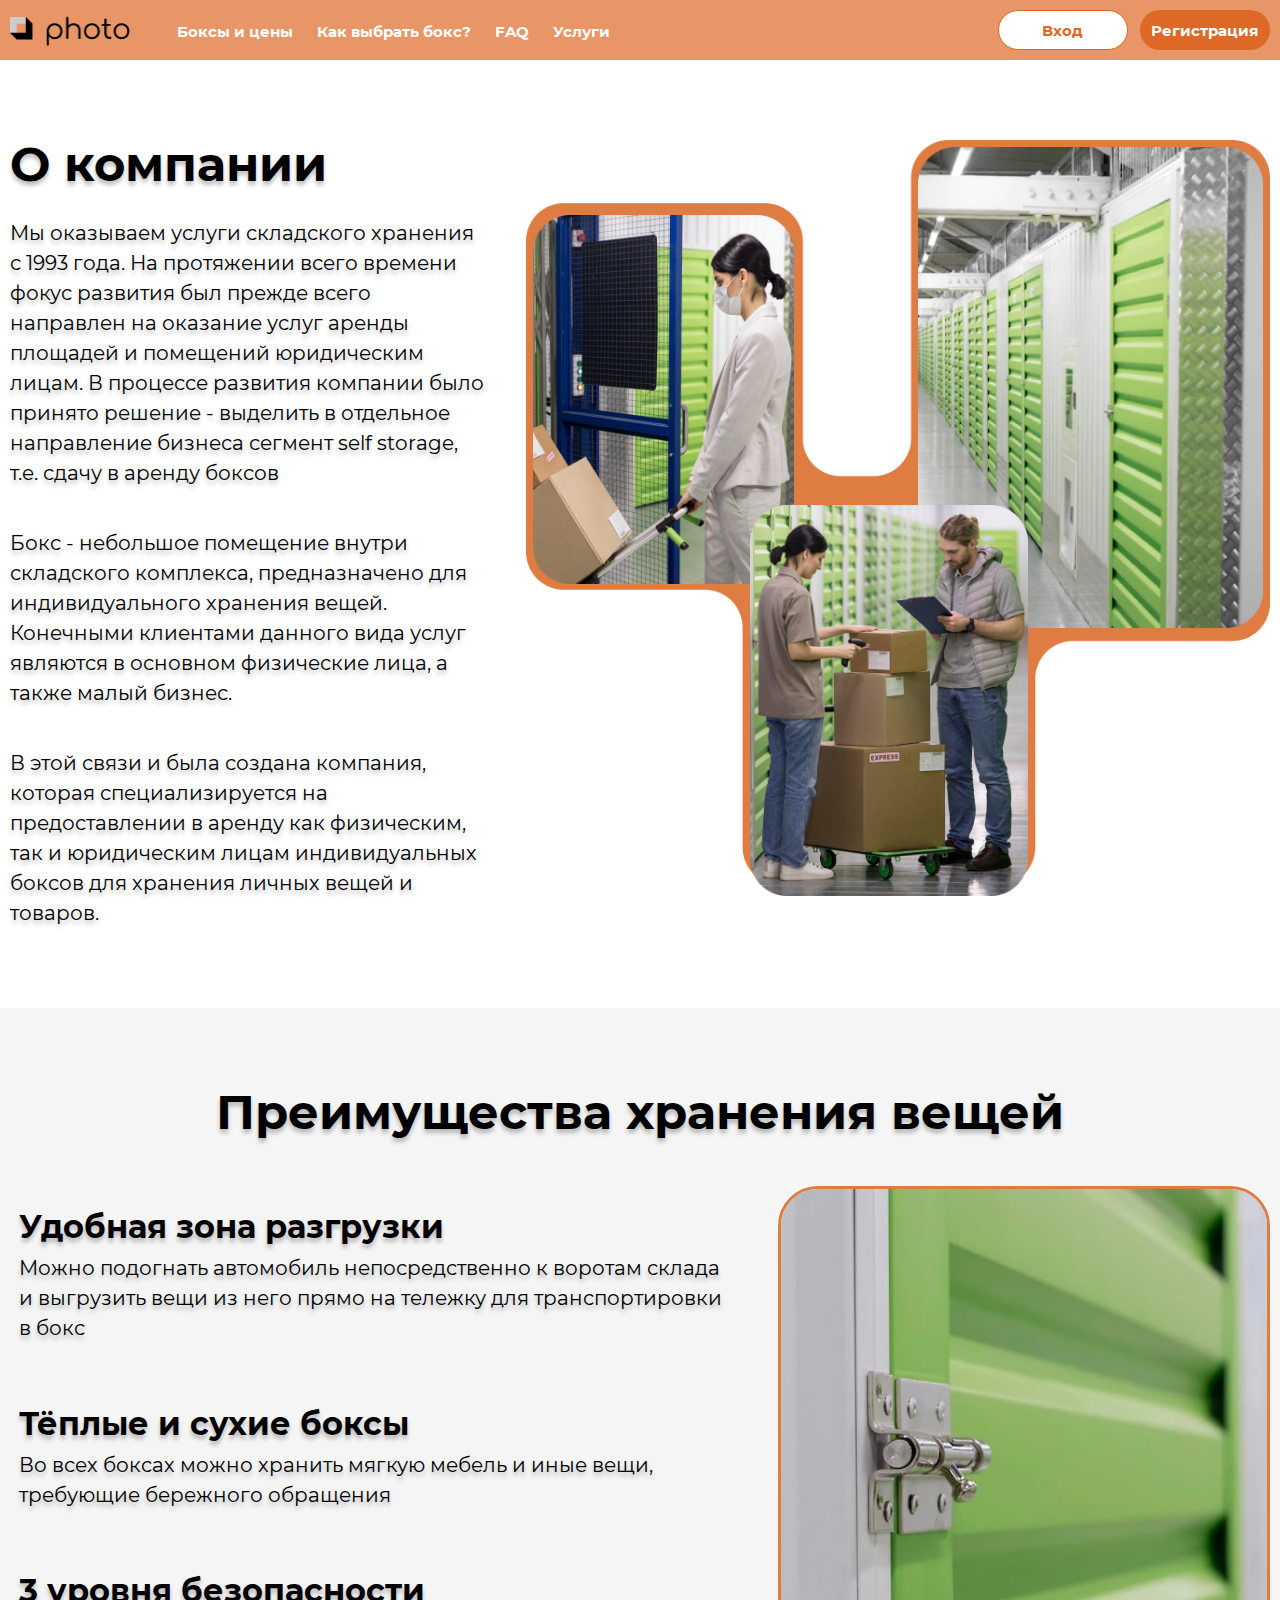
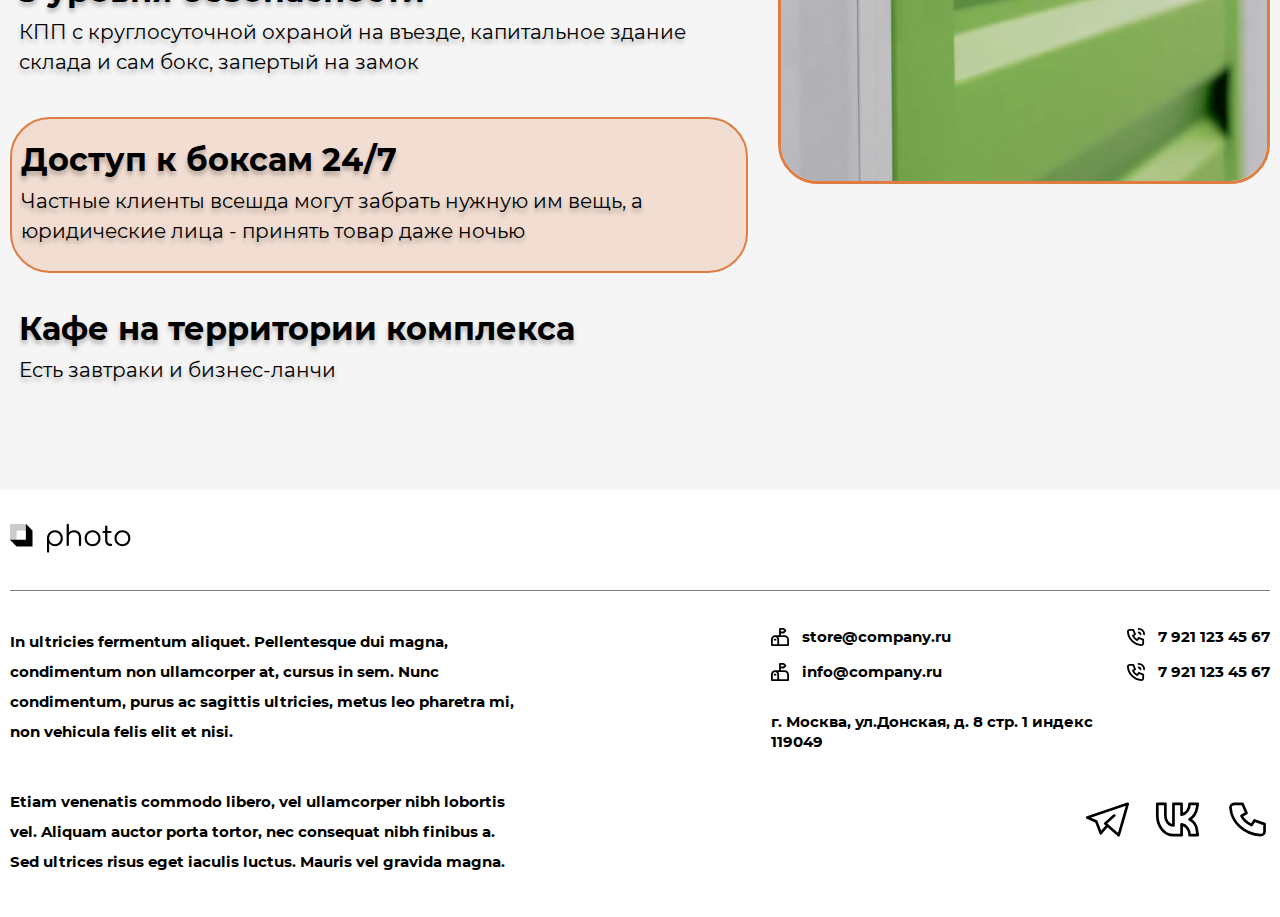
==== commit f4d9c8f1: "1" ====
--- a/index.html
+++ b/index.html
@@ -6,7 +6,7 @@
 	<meta name="format-detection" content="telephone=no">
 	<meta name="viewport" content="width=device-width, initial-scale=1.0">
 	<link rel="shortcut icon" href="img/favicon/Gulp.svg">
-	<link rel="stylesheet" href="css/style.min.css">
+	<link rel="stylesheet" href="css/style.min.css?_v=20230828145052">
 </head>
 
 <body>
@@ -203,7 +203,7 @@
 	</div>
 </footer>
 	</div>
-	<script src="js/app.min.js"></script>
+	<script src="js/app.min.js?_v=20230828145052"></script>
 </body>
 
 </html>--- a/css/style.min.css
+++ b/css/style.min.css
@@ -1 +1 @@
-@font-face{font-family:Montserrat;font-display:swap;src:url(../fonts/Montserrat-Black.woff2) format("woff2"),url(../fonts/Montserrat-Black.woff) format("woff");font-weight:900;font-style:normal}@font-face{font-family:Montserrat;font-display:swap;src:url(../fonts/Montserrat-Bold.woff2) format("woff2"),url(../fonts/Montserrat-Bold.woff) format("woff");font-weight:700;font-style:normal}@font-face{font-family:Montserrat;font-display:swap;src:url(../fonts/Montserrat-ExtraBold.woff2) format("woff2"),url(../fonts/Montserrat-ExtraBold.woff) format("woff");font-weight:800;font-style:normal}@font-face{font-family:Montserrat;font-display:swap;src:url(../fonts/Montserrat-ExtraLight.woff2) format("woff2"),url(../fonts/Montserrat-ExtraLight.woff) format("woff");font-weight:200;font-style:normal}@font-face{font-family:Montserrat;font-display:swap;src:url(../fonts/Montserrat-Light.woff2) format("woff2"),url(../fonts/Montserrat-Light.woff) format("woff");font-weight:300;font-style:normal}@font-face{font-family:Montserrat;font-display:swap;src:url(../fonts/Montserrat-Medium.woff2) format("woff2"),url(../fonts/Montserrat-Medium.woff) format("woff");font-weight:500;font-style:normal}@font-face{font-family:Montserrat;font-display:swap;src:url(../fonts/Montserrat-SemiBold.woff2) format("woff2"),url(../fonts/Montserrat-SemiBold.woff) format("woff");font-weight:600;font-style:normal}@font-face{font-family:Montserrat;font-display:swap;src:url(../fonts/Montserrat-Thin.woff2) format("woff2"),url(../fonts/Montserrat-Thin.woff) format("woff");font-weight:100;font-style:normal}@font-face{font-family:Montserrat;font-display:swap;src:url(../fonts/Montserrat-Regular.woff2) format("woff2"),url(../fonts/Montserrat-Regular.woff) format("woff");font-weight:400;font-style:normal}@font-face{font-family:icomoon;src:url(../fonts/iconsfont/icomoon.eot);src:url(../fonts/iconsfont/icomoon.eot) format("embedded-opentype"),url(../fonts/iconsfont/icomoon.ttf) format("truetype"),url(../fonts/iconsfont/icomoon.woff) format("woff"),url(../fonts/iconsfont/icomoon.svg) format("svg");font-weight:400;font-style:normal;font-display:block}[class*=" icon-"],[class^=icon-]{font-family:icomoon!important;speak:never;font-style:normal;font-weight:400;font-variant:normal;text-transform:none;line-height:1;-webkit-font-smoothing:antialiased;-moz-osx-font-smoothing:grayscale}.icon-phone:before{content:"\e900"}.icon-tel:before{content:"\e901"}.icon-telegram:before{content:"\e902"}.icon-vk:before{content:"\e903"}*{padding:0;margin:0;border:0}*,:after,:before{-moz-box-sizing:border-box;-webkit-box-sizing:border-box;box-sizing:border-box}:active,:focus{outline:0}a:active,a:focus{outline:0}aside,footer,header,nav,section{display:block}body,html{height:100%;min-width:320px}body{line-height:1;font-family:Montserrat,sans-serif;-ms-text-size-adjust:100%;-moz-text-size-adjust:100%;-webkit-text-size-adjust:100%}button,input,textarea{font-family:Montserrat,sans-serif}input::-ms-clear{display:none}button{cursor:pointer;background-color:transparent}button::-moz-focus-inner{padding:0;border:0}a,a:visited{text-decoration:none}a:hover{text-decoration:none}ul li{list-style:none}img{vertical-align:top;pointer-events:none}h1,h2,h3,h4,h5,h6{font-weight:inherit;font-size:inherit}*{box-sizing:border-box}::-webkit-scrollbar{width:8px}::-webkit-scrollbar-track{background-color:#fbf8ec}::-webkit-scrollbar-thumb{background-color:#de6826;border-radius:10px}html._lock{overflow:hidden;position:relative;height:100%}body{color:#000;font-size:20px;font-weight:400}body._lock{overflow:hidden;position:relative;height:100%}.ak-wrapper{width:100%;min-height:100%;overflow:hidden;display:flex;flex-direction:column}.ak-container{max-width:1440px;margin:0 auto;padding:0 10px}.ak-page{flex:1 1 auto}.ak-section{padding:80px 0}.ak-h1{text-shadow:0 4px 4px rgba(0,0,0,.25);font-size:64px;font-weight:700;line-height:30px}.ak-h2{color:#000;text-shadow:0 4px 4px rgba(0,0,0,.25);font-size:48px;font-weight:700}.ak-button{border-radius:20px;background:#de6826;color:#fff;padding:0 10px;font-weight:700;font-size:15px}.ak-p{color:#000;text-shadow:0 4px 4px rgba(0,0,0,.25);font-size:20px;font-weight:400;line-height:30px}.ak-tabs-list{display:flex;align-items:center;flex-wrap:wrap;gap:10px;padding:15px 30px;border-radius:30px;background-color:#000}.ak-tabs-btn{border-radius:30px;color:#fff;padding:12px 34px;border:1px solid transparent;background-color:transparent;cursor:pointer;transition:.2s}.ak-tabs-btn._tab-btn-active{background-color:#df7c42}.ak-tabs-btn:hover{border:1px solid #df7c42}.header{background-color:#e89667}.header__body{height:60px;padding:5px 0;display:flex;align-items:center;justify-content:space-between}.header__content{display:flex;align-items:center;column-gap:45px}.header__logo{display:flex;align-items:center;justify-content:center;width:122px}.header__logo-img{max-width:100%;max-height:100%;object-fit:cover}.header__list{display:flex;align-items:center;gap:24px}.header__link{color:#fff;font-size:15px;font-weight:700;position:relative}.header__link::after{content:"";position:absolute;top:100%;left:50%;transform:translateX(-50%);width:0;height:2px;background-color:#fff;transition:.2s}.header__link:hover::after{width:100%}.header__wp-buttons{display:flex;align-items:center;column-gap:12px}.header__wp-buttons a{display:flex;text-align:center;align-items:center;justify-content:center}.header__btn-auth{border:1px solid #de6826;background-color:#fff;width:130px;height:40px;color:#de6826;transition:.2s}.header__btn-auth:hover{color:#fff;background-color:#de6826}.header__btn-register{width:130px;height:40px;transition:.2s}.header__btn-register:hover{color:#de6826;background-color:#fff}.ak-header-burger{display:none;position:relative;width:50px;height:50px;cursor:pointer;border-radius:50%;z-index:5;background-color:#fff}.ak-header-burger span{position:absolute;transition:all .2s ease 0s;width:28px;height:3px;background:#de6826;left:11px}.ak-header-burger span:nth-child(1){top:17px}.ak-header-burger span:nth-child(2){top:23.5px}.ak-header-burger span:nth-child(3){bottom:16.5px}.ak-header-burger._active span{transform:scale(0)}.ak-header-burger._active span:first-child{top:50%;transform:translateY(-50%) rotate(-45deg)}.ak-header-burger._active span:last-child{bottom:50%;transform:translateY(50%) rotate(45deg)}.footer{padding:15px 0 40px 0}.footer__wp-logo{width:227px;height:63px;display:flex;align-items:center}.footer__logo{max-width:100%;max-height:100%;object-fit:cover}.footer__body{padding-top:36px;margin-top:22px;border-top:1px solid rgba(0,0,0,.5);width:100%;display:flex;align-items:flex-start;justify-content:space-between;gap:30px}.footer__wp-text{max-width:40%;display:flex;flex-direction:column;align-items:flex-start;row-gap:40px}.footer__text{font-size:15px;font-weight:700;line-height:30px}.footer__wp-contacts{display:flex;flex-direction:column;align-items:flex-end;row-gap:50px}.footer__contacts{display:grid;grid-template-columns:repeat(2,auto);gap:30px}.footer__contacts-block{display:flex;flex-direction:column;align-items:flex-start;row-gap:15px;color:#000;font-size:15px;font-weight:700;max-width:326px}.footer__contacts-block:nth-child(2){order:3}.footer__contacts-block a{display:flex;align-items:center;gap:13px;color:#000;font-size:15px;font-weight:700}.footer__contacts-block a svg{width:18px;height:18px;fill:none}.footer__contacts-block a span{position:relative}.footer__contacts-block a span::after{content:"";position:absolute;top:100%;left:50%;width:0;transform:translateX(-50%);height:1px;background-color:#000;transition:.2s}.footer__contacts-block a:hover span::after{width:100%}.footer__contacts-block span{line-height:20px}.footer__socialNetwork{display:flex;align-items:center;gap:25px}.footer__socialNetwork-link svg{width:45px;height:35px;fill:none;stroke:#000;transition:.1s}.footer__socialNetwork-link:nth-child(1):hover svg{stroke:#37aeed}.footer__socialNetwork-link:nth-child(2):hover svg{stroke:#577da8}.footer__socialNetwork-link:nth-child(3):hover svg{stroke:#de6826}.ak-authorization__container{display:flex;align-items:center;justify-content:center;height:100%}.ak-authorization__wrapper{padding-top:40px;width:100%;display:flex;flex-direction:column;align-items:center;row-gap:40px}.ak-authorization__navigate{display:flex;flex-direction:column;align-items:center;row-gap:40px}.ak-authorization__logo{width:142px;height:37px;margin:0 auto;display:flex;align-items:center;justify-content:center}.ak-authorization__logo img{max-width:100%;max-height:100%;object-fit:cover}.ak-authorization__list{background-color:#000;border-radius:18px;display:flex;align-items:center;gap:15px;padding:15px;justify-content:space-between}.ak-authorization__li{display:inline-flex}.ak-authorization__link{color:#fff;text-align:center;font-weight:700;font-size:17px;padding:12px 50px;background-color:#000}.ak-authorization__link._active{font-size:20px;background-color:#df7c42}.ak-authorization__body{max-width:948px;border-radius:20px;border:2px solid #df7c42;background:rgba(255,255,255,.63);box-shadow:5px 5px 6px 0 rgba(0,0,0,.25);padding:60px 140px 75px 140px;display:flex;align-items:center;justify-content:center}.ak-form{display:flex;flex-direction:column;align-items:center;row-gap:28px;width:669px}.ak-form__wp-input{position:relative;width:100%}.ak-form__wp-input svg{position:absolute;left:35px;width:35px;height:35px;top:50%;transform:translateY(-50%);stroke:#000;fill:none;transition:.2s}.ak-form__input{width:100%;border-radius:20px;border:2px solid #000;background:rgba(255,255,255,.63);box-shadow:5px 5px 6px 0 rgba(0,0,0,.25);padding:30px 20px 30px 90px;font-size:20px;font-weight:400;transition:.2s}.ak-form__input::placeholder{color:rgba(0,0,0,.8)}.ak-form__info{font-size:17px;font-weight:700;display:flex;align-items:center;gap:5px}.ak-form__info span{color:#000}.ak-form__info a{color:#df7c42;font-weight:700;font-size:17px;position:relative;white-space:nowrap}.ak-form__info a::after{content:"";position:absolute;top:100%;left:50%;transform:translateX(-50%);width:100%;height:1px;background-color:#df7c42;transition:.2s}.ak-form__info a:hover::after{width:0}.ak-form__wp-button{display:flex;flex-direction:column;align-items:center;margin-top:28px}.ak-form__wp-button a{position:relative;margin-top:7px;font-weight:700;font-size:17px;color:#df7c42}.ak-form__wp-button a::after{content:"";position:absolute;top:100%;left:50%;transform:translateX(-50%);width:100%;height:1px;background-color:#df7c42;transition:.2s}.ak-form__wp-button a:hover::after{width:0}.ak-form__wp-checkbox{display:flex;align-items:center;justify-content:center;margin-bottom:15px}.ak-form__wp-checkbox span{font-size:17px;font-weight:700;margin-left:15px}.ak-form__wp-checkbox span a{text-decoration:underline}.ak-form__wp-checkbox span a::after{display:none}.ak-form__wp-checkbox span a:hover{text-decoration:none}.ak-form__wp-checkbox input{display:none;opacity:0;visibility:hidden}.ak-form__wp-checkbox input:checked+.ak-form__checkbox-label::before{transform:scale(1)}.ak-form__checkbox-label{flex:0 0 30px;width:30px;height:30px;border-radius:10px;border:2px solid #000;padding:2px;cursor:pointer;position:relative}.ak-form__checkbox-label::before{content:"";position:absolute;top:2px;left:2px;right:2px;bottom:2px;border-radius:6px;background-color:#df7c42;transition:.2s;transform:scale(0)}.ak-form__button{padding:12px 88px;font-size:20px;border:2px solid #df7c42;background-color:#df7c42;transition:.2s}.ak-form__button:hover{background-color:#fff;color:#df7c42}.successfully{display:flex;align-items:center;justify-content:center;position:fixed;left:0;top:0;width:100%;height:100%;background-color:rgba(0,0,0,.4);opacity:0;visibility:hidden;transition:.1s}.successfully__content{background-color:#fff;padding:60px 130px;border-radius:20px;border:3px solid #df7c42;transform:scale(0);transition:.2s ease-in-out}.successfully__content span{color:#df7c42;text-align:center;font-size:32px;font-weight:700}.successfully._success{opacity:1;visibility:visible}.successfully._success .successfully__content{transform:scale(1)}.ak-about__body{display:flex;column-gap:40px}.ak-about__content{flex:0 1 40%}.ak-about__wp-text{display:flex;align-items:flex-start;flex-direction:column;row-gap:40px;margin-top:30px}.ak-about__wp-img{display:inline;max-width:789px;max-height:790px;flex:0 1 789px;position:relative;display:flex;align-items:flex-start;justify-content:center}.ak-about__img{position:absolute;z-index:1}.ak-about__img:nth-child(1){left:1.0025062657%;top:9.5238095238%;width:35.0877192982%}.ak-about__img:nth-child(2){width:46.2406015038%;right:1.0025062657%;top:.8771929825%}.ak-about__img:nth-child(3){width:37.343358396%;z-index:2;top:46.365914787%;left:30.2005012531%}.ak-about__img-bg{max-width:100%;max-height:100%;object-fit:cover}.ak-advantages{background:#f5f5f5}.ak-advantages__title{text-align:center}.ak-advantages__body{display:flex;align-items:flex-start;gap:30px;margin-top:50px}.ak-advantages__content{flex:0 1 60%}.ak-advantages__list{display:flex;flex-direction:column;align-items:flex-start;row-gap:15px}.ak-advantages__item{border-radius:40px;padding:25px 9px}.ak-advantages__item._active{border:2px solid #df7c42;background:#f1ddd1}.ak-advantages__item-title{color:#000;text-shadow:0 4px 4px rgba(0,0,0,.25);font-size:32px;font-weight:700}.ak-advantages__item-text{color:#000;text-shadow:0 4px 4px rgba(0,0,0,.25);font-size:20px;font-weight:400;line-height:30px;margin-top:10px;max-width:800px}.ak-advantages__wp-img{flex:0 1 40%;display:flex;align-items:center;justify-content:center;border-radius:40px;border:3px solid #df7c42;overflow:hidden}.ak-advantages__img{max-width:100%;max-height:100%;object-fit:cover}.ak-questions{padding:40px 0;position:relative}.ak-questions::before{content:"";position:absolute;background:linear-gradient(180deg,rgba(223,124,66,.6) 0,rgba(255,120,44,0) 100%);left:0;top:0;width:100%;height:300px;z-index:-1}.ak-questions__body{display:flex;flex-direction:column;align-items:center;row-gap:65px}.ak-questions__title{text-align:center}.ak-questions__tab:hover{border:1px solid #df7c42}.ak-questions__tab-content{display:none;flex-direction:column;align-items:center;row-gap:16px}.ak-questions__tab-content._tab-content-active{display:flex}.ak-questions__accordion{padding:10px 20px 10px 45px;border-top:2px solid #000;border-bottom:2px solid #000}.ak-questions__accordion._open .ak-questions__accordion-title{padding:5px 20px;border:2px solid #000;background:rgba(223,124,66,.3)}.ak-questions__accordion._open .ak-questions__accordion-title span{margin-left:25px}.ak-questions__accordion._open .ak-questions__accordion-title img{width:50px}.ak-questions__accordion._open .ak-questions__accordion-button{background-color:#000}.ak-questions__accordion._open .ak-questions__accordion-button::after{width:14px}.ak-questions__accordion._open .ak-questions__accordion-button::before{height:0}.ak-questions__accordion._open .ak-questions__accordion-content{padding:25px 40px 0 0;opacity:1}.ak-questions__accordion._open .ak-questions__accordion-text{opacity:1;visibility:visible}.ak-questions__accordion-control{display:flex;align-items:center;justify-content:space-between;column-gap:15px}.ak-questions__accordion-title{font-size:24px;font-weight:700;line-height:25px;border-radius:20px;border:2px solid transparent;transition:.2s;display:flex;align-items:center}.ak-questions__accordion-title span{transition:.2s}.ak-questions__accordion-title img{width:0;transition:.2s}.ak-questions__accordion-button{background-color:rgba(255,120,44,.8980392157);flex:0 0 45px;width:45px;height:45px;border-radius:50%;position:relative;transition:.2s}.ak-questions__accordion-button::after,.ak-questions__accordion-button::before{content:"";position:absolute;background-color:#fff;left:50%;top:50%;transform:translate(-50%,-50%);transition:.2s}.ak-questions__accordion-button::after{width:20px;height:5px}.ak-questions__accordion-button::before{height:20px;width:5px}.ak-questions__accordion-content{padding:0 40px 0 0;display:flex;align-items:flex-start;justify-content:flex-end;overflow:hidden;max-height:0;opacity:0;will-change:max-height;transition:all .2s;box-sizing:content-box}.ak-questions__accordion-text{text-align:right;padding:15px;border-radius:20px;border:2px solid #000;background:rgba(223,124,66,.3);width:70%;opacity:0;visibility:hidden;transition:.2s}.ak-servicesIntro{padding:50px 0}.ak-servicesIntro__title{text-align:center;font-size:64px}.ak-servicesIntro__body{margin-top:40px;background:linear-gradient(180deg,rgba(223,124,66,.6) 0,rgba(255,120,44,0) 100%)}.ak-servicesIntro__content{padding-top:40px;display:flex;align-items:flex-start;justify-content:space-between;position:relative}.ak-servicesIntro__wp-text{max-width:60%;position:relative}.ak-servicesIntro__wp-text svg{position:absolute;top:100%;left:50%;transform:translate(-50%,100%);width:32px;fill:none;stroke:#000;cursor:pointer;opacity:0;visibility:hidden;transition:.2s}.ak-servicesIntro__wp-text svg._vis{transform:rotate(180deg)}.ak-servicesIntro__img{width:32.8873239437%;transform:translateY(-20%)}.ak-services__body{display:flex;align-items:center;flex-direction:column;row-gap:50px}.ak-services__tabs-content{display:flex;align-items:center;justify-content:center;flex-wrap:wrap;gap:90px;display:none}.ak-services__tabs-content._tab-content-active{display:flex}.ak-services__item{width:350px;height:272px;border-radius:20px;border:2px solid #000;background:rgba(223,124,66,.3);box-shadow:5px 5px 6px 0 rgba(0,0,0,.25);padding:40px;position:relative}.ak-services__item span{font-size:24px;font-weight:600;line-height:35px;position:relative;z-index:1}.ak-services__item img{position:absolute;right:0;bottom:0;transform:translate(20%,10%);z-index:0;object-fit:contain}.ak-account__body{display:flex}.ak-account__aside{flex:0 1 42.2535211268%;border-radius:20px;border:2px solid #df7c42;background:rgba(223,124,66,.05)}.ak-account__aside-list{display:flex;flex-direction:column;align-items:center;row-gap:50px;padding:40px 0}.ak-account__aside-item{width:70.3333333333%}.ak-account__aside-button{border-radius:20px;border:2px solid #df7c42;background:rgba(223,124,66,.1);font-size:32px;font-weight:700;min-width:100%;height:87px;transition:.2s}.ak-account__aside-button:hover{color:#df7c42}.ak-account__aside-button._tab-btn-active{background:rgba(223,124,66,.5);color:#000}.ak-account__content{flex:0 1 64.0277777778%;border-radius:20px;border:2px solid #df7c42;background:rgba(255,255,255,.63)}.ak-account__content-tab{display:none;width:100%;height:100%;align-items:center;justify-content:center;padding:40px 20px}.ak-account__content-tab._tab-content-active{display:flex}.ak-account__content-block{border-radius:20px;border:2px solid #df7c42;background:rgba(255,255,255,.63);box-shadow:5px 5px 6px 0 rgba(0,0,0,.25)}.ak-account__content-block.block-password-change{width:73.3188720174%;padding:35px 45px 20px 45px}.ak-account__content-block.block-payment-methods{display:flex;flex-direction:column;row-gap:80px;border:none;box-shadow:none}.ak-account__content-option{padding:25px 10px;border-radius:20px;border:2px solid #df7c42;background:rgba(255,255,255,.63);box-shadow:5px 5px 6px 0 rgba(0,0,0,.25);display:flex;flex-direction:column;align-items:flex-start;row-gap:30px;width:80%;margin:0 auto}.ak-account__content-option span:nth-child(1){font-size:36px;font-weight:700}.ak-account__content-option span:nth-child(2){font-size:32px;font-weight:600}.ak-account__content-option p{font-size:24px;font-weight:500;line-height:30px}.ak-account__content-title{text-align:center;font-size:36px;font-weight:700}.ak-account__form{margin-top:28px}.ak-account__form.form-password-change{width:100%;display:flex;flex-direction:column;align-items:center;row-gap:20px}.ak-account__form-button{padding:15px;font-size:24px;font-weight:700;border:2px solid #df7c42;background-color:#df7c42;transition:.2s}.ak-account__form-button:hover{background-color:transparent;color:#df7c42}@media (max-width:1455px){.ak-container{max-width:1279.98px}}@media (max-width:1279.98px){.ak-container{max-width:991.98px}.ak-about__content{flex:1 1 100%}.ak-about__wp-img{display:none}.ak-account__aside-item{width:85%}.ak-account__aside-button{font-size:24px}.ak-account__content-block.block-password-change{width:95%}.ak-account__content-option{width:95%}}@media (max-width:991.98px){.ak-container{max-width:767.98px}.ak-h1{font-size:48px}.header__navigate{position:absolute;left:0;top:0;width:100%;background-color:#e89667;padding:80px 20px 20px 20px;z-index:4;transform:translateY(-100%);transition:transform .2s ease-out}.header__navigate._active{transform:translateY(0)}.header__list{flex-direction:column}.header__link{font-size:20px}.ak-header-burger{display:block}.footer__wp-text{max-width:100%}.footer__contacts{grid-template-columns:repeat(1,auto)}.ak-authorization__body{max-width:none;width:100%;padding:60px 20px 75px 20px}.ak-form{max-width:none;width:100%}.ak-advantages__body{flex-direction:column-reverse;align-items:center}.ak-advantages__content{flex:1 1 100%}.ak-questions__tabs-list{flex-direction:column}.ak-questions__tab{text-align:center}.ak-questions__accordion-text{width:100%;font-size:18px}.ak-servicesIntro__img{transform:translateY(30%)}.ak-services__tabs-list{flex-direction:column}.ak-services__tab{text-align:center}.ak-services__tabs-content._tab-content-active{display:grid;grid-template-columns:repeat(2,1fr);gap:50px}.ak-services__item{height:242px}.ak-services__item img{width:60%}.ak-account__content-block.block-password-change{padding:35px 15px 20px 15px}.ak-account__content-option{row-gap:15px}.ak-account__content-option span:nth-child(1){font-size:30px}.ak-account__content-option span:nth-child(2){font-size:26px}.ak-account__content-option p{font-size:18px}.ak-account .ak-form__wp-input svg{left:15px;width:30px;height:30px}.ak-account .ak-form__input{padding:30px 10px 30px 55px;font-size:18px}}@media (max-width:767.98px){.ak-container{max-width:none}.ak-section{padding:20px 0}.ak-h2{font-size:32px}.footer__body{flex-direction:column}.footer__wp-contacts{align-items:flex-start}.ak-authorization__link{padding:12px 21px}.ak-form__info{flex-direction:column;text-align:center}.ak-about__wp-text{row-gap:30px}.ak-advantages__item{padding:15px 9px}.ak-advantages__item-title{font-size:20px}.ak-advantages__item-text{font-size:16px;line-height:25px}.ak-questions__accordion._open .ak-questions__accordion-title span{margin-left:10px}.ak-questions__accordion._open .ak-questions__accordion-title img{width:35px}.ak-questions__accordion._open .ak-questions__accordion-title{padding:5px 10px}.ak-questions__accordion._open .ak-questions__accordion-content{padding:10px 10px 0 0}.ak-questions__accordion-title{font-size:20px}.ak-questions__accordion-text{font-size:16px;line-height:20px;padding:10px}.ak-servicesIntro__wp-text svg{opacity:1;visibility:visible}.ak-servicesIntro__text{display:-webkit-box;-webkit-line-clamp:5;-webkit-box-orient:vertical;overflow:hidden}.ak-servicesIntro__text._vis{display:inline-block;overflow:auto}.ak-servicesIntro__img{transform:translateY(0)}.ak-services__tabs-content._tab-content-active{grid-template-columns:repeat(1,1fr)}.ak-account__body{flex-direction:column;align-items:center}.ak-account__aside{flex:1 1 100%;width:70%;background:0 0;border:none}.ak-account__aside-list{row-gap:20px}.ak-account__aside-button{height:57px}.ak-account__content{flex:1 1 100%;width:100%;background:0 0;border:none}.ak-account__content-tab{padding:0}.ak-account__content-block.block-payment-methods{row-gap:40px}}@media (max-width:479.98px){.ak-h1{font-size:32px}.ak-h1{font-size:24px}.ak-h2{font-size:24px}.header__navigate{display:flex;flex-direction:column;align-items:center;row-gap:30px}.header__wp-buttons{justify-content:center}.ak-form__button{padding:13px}.ak-questions__body{row-gap:30px}.ak-questions__tabs-list{padding:15px}.ak-questions__accordion{padding:10px}.ak-questions__accordion-title{font-size:18px}.ak-questions__accordion-button{flex:0 0 35px;width:35px;height:35px}.ak-servicesIntro__wp-text{max-width:100%}.ak-servicesIntro__img{display:none}.ak-services__tabs-list{padding:15px}.ak-services__tab{font-size:17px}.ak-services__item{height:182px;width:100%}.ak-services__item img{max-width:50%;max-height:70%}.ak-account__aside{width:100%}.ak-account__aside-list{row-gap:10px;padding:20px 0}.ak-account__aside-item{width:100%}.ak-account__aside-button{height:36px}.ak-account__content-block.block-payment-methods{row-gap:20px}.ak-account__content-option{row-gap:10px}.ak-account__content-option span:nth-child(1){font-size:24px}.ak-account__content-option span:nth-child(2){font-size:20px}.ak-account__content-option p{font-size:16px;line-height:25px}.ak-account__content-title{font-size:28px}}@media (max-width:389.98px){.ak-authorization__list{padding:15px 10px;gap:0}.ak-authorization__link{font-size:14px}.ak-authorization__link._active{font-size:15px}.ak-form__wp-input svg{left:15px;width:30px;height:30px}.ak-form__input{padding:30px 10px 30px 55px;font-size:18px}.ak-form__info a{font-size:14px}.ak-form__wp-checkbox span{font-size:15px}.ak-form__wp-checkbox a{font-size:15px}.ak-account .ak-form__input::placeholder{font-size:14px}}+@font-face{font-family:Montserrat;font-display:swap;src:url(../fonts/Montserrat-Black.woff2) format("woff2"),url(../fonts/Montserrat-Black.woff) format("woff");font-weight:900;font-style:normal}@font-face{font-family:Montserrat;font-display:swap;src:url(../fonts/Montserrat-Bold.woff2) format("woff2"),url(../fonts/Montserrat-Bold.woff) format("woff");font-weight:700;font-style:normal}@font-face{font-family:Montserrat;font-display:swap;src:url(../fonts/Montserrat-ExtraBold.woff2) format("woff2"),url(../fonts/Montserrat-ExtraBold.woff) format("woff");font-weight:800;font-style:normal}@font-face{font-family:Montserrat;font-display:swap;src:url(../fonts/Montserrat-ExtraLight.woff2) format("woff2"),url(../fonts/Montserrat-ExtraLight.woff) format("woff");font-weight:200;font-style:normal}@font-face{font-family:Montserrat;font-display:swap;src:url(../fonts/Montserrat-Light.woff2) format("woff2"),url(../fonts/Montserrat-Light.woff) format("woff");font-weight:300;font-style:normal}@font-face{font-family:Montserrat;font-display:swap;src:url(../fonts/Montserrat-Medium.woff2) format("woff2"),url(../fonts/Montserrat-Medium.woff) format("woff");font-weight:500;font-style:normal}@font-face{font-family:Montserrat;font-display:swap;src:url(../fonts/Montserrat-SemiBold.woff2) format("woff2"),url(../fonts/Montserrat-SemiBold.woff) format("woff");font-weight:600;font-style:normal}@font-face{font-family:Montserrat;font-display:swap;src:url(../fonts/Montserrat-Thin.woff2) format("woff2"),url(../fonts/Montserrat-Thin.woff) format("woff");font-weight:100;font-style:normal}@font-face{font-family:Montserrat;font-display:swap;src:url(../fonts/Montserrat-Regular.woff2) format("woff2"),url(../fonts/Montserrat-Regular.woff) format("woff");font-weight:400;font-style:normal}@font-face{font-family:icomoon;src:url(../fonts/iconsfont/icomoon.eot);src:url(../fonts/iconsfont/icomoon.eot) format("embedded-opentype"),url(../fonts/iconsfont/icomoon.ttf) format("truetype"),url(../fonts/iconsfont/icomoon.woff) format("woff"),url(../fonts/iconsfont/icomoon.svg) format("svg");font-weight:400;font-style:normal;font-display:block}[class*=" icon-"],[class^=icon-]{font-family:icomoon!important;speak:never;font-style:normal;font-weight:400;font-variant:normal;text-transform:none;line-height:1;-webkit-font-smoothing:antialiased;-moz-osx-font-smoothing:grayscale}.icon-phone:before{content:"\e900"}.icon-tel:before{content:"\e901"}.icon-telegram:before{content:"\e902"}.icon-vk:before{content:"\e903"}*{padding:0;margin:0;border:0}*,:after,:before{-webkit-box-sizing:border-box;box-sizing:border-box}:active,:focus{outline:0}a:active,a:focus{outline:0}aside,footer,header,nav,section{display:block}body,html{height:100%;min-width:320px}body{line-height:1;font-family:Montserrat,sans-serif;-ms-text-size-adjust:100%;-moz-text-size-adjust:100%;-webkit-text-size-adjust:100%}button,input,textarea{font-family:Montserrat,sans-serif}input::-ms-clear{display:none}button{cursor:pointer;background-color:transparent}button::-moz-focus-inner{padding:0;border:0}a,a:visited{text-decoration:none}a:hover{text-decoration:none}ul li{list-style:none}img{vertical-align:top;pointer-events:none}h1,h2,h3,h4,h5,h6{font-weight:inherit;font-size:inherit}*{-webkit-box-sizing:border-box;box-sizing:border-box}::-webkit-scrollbar{width:8px}::-webkit-scrollbar-track{background-color:#fbf8ec}::-webkit-scrollbar-thumb{background-color:#de6826;border-radius:10px}html._lock{overflow:hidden;position:relative;height:100%}body{color:#000;font-size:20px;font-weight:400}body._lock{overflow:hidden;position:relative;height:100%}.ak-wrapper{width:100%;min-height:100%;overflow:hidden;display:-webkit-box;display:-ms-flexbox;display:flex;-webkit-box-orient:vertical;-webkit-box-direction:normal;-ms-flex-direction:column;flex-direction:column}.ak-container{max-width:1440px;margin:0 auto;padding:0 10px}.ak-page{-webkit-box-flex:1;-ms-flex:1 1 auto;flex:1 1 auto}.ak-section{padding:80px 0}.ak-h1{text-shadow:0 4px 4px rgba(0,0,0,.25);font-size:64px;font-weight:700;line-height:30px}.ak-h2{color:#000;text-shadow:0 4px 4px rgba(0,0,0,.25);font-size:48px;font-weight:700}.ak-button{border-radius:20px;background:#de6826;color:#fff;padding:0 10px;font-weight:700;font-size:15px}.ak-p{color:#000;text-shadow:0 4px 4px rgba(0,0,0,.25);font-size:20px;font-weight:400;line-height:30px}.ak-tabs-list{display:-webkit-box;display:-ms-flexbox;display:flex;-webkit-box-align:center;-ms-flex-align:center;align-items:center;-ms-flex-wrap:wrap;flex-wrap:wrap;gap:10px;padding:15px 30px;border-radius:30px;background-color:#000}.ak-tabs-btn{border-radius:30px;color:#fff;padding:12px 34px;border:1px solid transparent;background-color:transparent;cursor:pointer;-webkit-transition:.2s;-o-transition:.2s;transition:.2s}.ak-tabs-btn._tab-btn-active{background-color:#df7c42}.ak-tabs-btn:hover{border:1px solid #df7c42}._none{display:none}.header{background-color:#e89667}.header__body{height:60px;padding:5px 0;display:-webkit-box;display:-ms-flexbox;display:flex;-webkit-box-align:center;-ms-flex-align:center;align-items:center;-webkit-box-pack:justify;-ms-flex-pack:justify;justify-content:space-between}.header__content{display:-webkit-box;display:-ms-flexbox;display:flex;-webkit-box-align:center;-ms-flex-align:center;align-items:center;-webkit-column-gap:45px;-moz-column-gap:45px;column-gap:45px}.header__logo{display:-webkit-box;display:-ms-flexbox;display:flex;-webkit-box-align:center;-ms-flex-align:center;align-items:center;-webkit-box-pack:center;-ms-flex-pack:center;justify-content:center;width:122px}.header__logo-img{max-width:100%;max-height:100%;-o-object-fit:cover;object-fit:cover}.header__list{display:-webkit-box;display:-ms-flexbox;display:flex;-webkit-box-align:center;-ms-flex-align:center;align-items:center;gap:24px}.header__link{color:#fff;font-size:15px;font-weight:700;position:relative}.header__link::after{content:"";position:absolute;top:100%;left:50%;-webkit-transform:translateX(-50%);-ms-transform:translateX(-50%);transform:translateX(-50%);width:0;height:2px;background-color:#fff;-webkit-transition:.2s;-o-transition:.2s;transition:.2s}.header__link:hover::after{width:100%}.header__wp-buttons{display:-webkit-box;display:-ms-flexbox;display:flex;-webkit-box-align:center;-ms-flex-align:center;align-items:center;-webkit-column-gap:12px;-moz-column-gap:12px;column-gap:12px}.header__wp-buttons a{display:-webkit-box;display:-ms-flexbox;display:flex;text-align:center;-webkit-box-align:center;-ms-flex-align:center;align-items:center;-webkit-box-pack:center;-ms-flex-pack:center;justify-content:center}.header__btn-auth{border:1px solid #de6826;background-color:#fff;width:130px;height:40px;color:#de6826;-webkit-transition:.2s;-o-transition:.2s;transition:.2s}.header__btn-auth:hover{color:#fff;background-color:#de6826}.header__btn-register{width:130px;height:40px;-webkit-transition:.2s;-o-transition:.2s;transition:.2s}.header__btn-register:hover{color:#de6826;background-color:#fff}.ak-header-burger{display:none;position:relative;width:50px;height:50px;cursor:pointer;border-radius:50%;z-index:5;background-color:#fff}.ak-header-burger span{position:absolute;-webkit-transition:all .2s ease 0s;-o-transition:all .2s ease 0s;transition:all .2s ease 0s;width:28px;height:3px;background:#de6826;left:11px}.ak-header-burger span:nth-child(1){top:17px}.ak-header-burger span:nth-child(2){top:23.5px}.ak-header-burger span:nth-child(3){bottom:16.5px}.ak-header-burger._active span{-webkit-transform:scale(0);-ms-transform:scale(0);transform:scale(0)}.ak-header-burger._active span:first-child{top:50%;-webkit-transform:translateY(-50%) rotate(-45deg);-ms-transform:translateY(-50%) rotate(-45deg);transform:translateY(-50%) rotate(-45deg)}.ak-header-burger._active span:last-child{bottom:50%;-webkit-transform:translateY(50%) rotate(45deg);-ms-transform:translateY(50%) rotate(45deg);transform:translateY(50%) rotate(45deg)}.footer{padding:15px 0 40px 0}.footer__wp-logo{width:227px;height:63px;display:-webkit-box;display:-ms-flexbox;display:flex;-webkit-box-align:center;-ms-flex-align:center;align-items:center}.footer__logo{max-width:100%;max-height:100%;-o-object-fit:cover;object-fit:cover}.footer__body{padding-top:36px;margin-top:22px;border-top:1px solid rgba(0,0,0,.5);width:100%;display:-webkit-box;display:-ms-flexbox;display:flex;-webkit-box-align:start;-ms-flex-align:start;align-items:flex-start;-webkit-box-pack:justify;-ms-flex-pack:justify;justify-content:space-between;gap:30px}.footer__wp-text{max-width:40%;display:-webkit-box;display:-ms-flexbox;display:flex;-webkit-box-orient:vertical;-webkit-box-direction:normal;-ms-flex-direction:column;flex-direction:column;-webkit-box-align:start;-ms-flex-align:start;align-items:flex-start;row-gap:40px}.footer__text{font-size:15px;font-weight:700;line-height:30px}.footer__wp-contacts{display:-webkit-box;display:-ms-flexbox;display:flex;-webkit-box-orient:vertical;-webkit-box-direction:normal;-ms-flex-direction:column;flex-direction:column;-webkit-box-align:end;-ms-flex-align:end;align-items:flex-end;row-gap:50px}.footer__contacts{display:-ms-grid;display:grid;-ms-grid-columns:(auto)[2];grid-template-columns:repeat(2,auto);gap:30px}.footer__contacts-block{display:-webkit-box;display:-ms-flexbox;display:flex;-webkit-box-orient:vertical;-webkit-box-direction:normal;-ms-flex-direction:column;flex-direction:column;-webkit-box-align:start;-ms-flex-align:start;align-items:flex-start;row-gap:15px;color:#000;font-size:15px;font-weight:700;max-width:326px}.footer__contacts-block:nth-child(2){-webkit-box-ordinal-group:4;-ms-flex-order:3;order:3}.footer__contacts-block a{display:-webkit-box;display:-ms-flexbox;display:flex;-webkit-box-align:center;-ms-flex-align:center;align-items:center;gap:13px;color:#000;font-size:15px;font-weight:700}.footer__contacts-block a svg{width:18px;height:18px;fill:none}.footer__contacts-block a span{position:relative}.footer__contacts-block a span::after{content:"";position:absolute;top:100%;left:50%;width:0;-webkit-transform:translateX(-50%);-ms-transform:translateX(-50%);transform:translateX(-50%);height:1px;background-color:#000;-webkit-transition:.2s;-o-transition:.2s;transition:.2s}.footer__contacts-block a:hover span::after{width:100%}.footer__contacts-block span{line-height:20px}.footer__socialNetwork{display:-webkit-box;display:-ms-flexbox;display:flex;-webkit-box-align:center;-ms-flex-align:center;align-items:center;gap:25px}.footer__socialNetwork-link svg{width:45px;height:35px;fill:none;stroke:#000;-webkit-transition:.1s;-o-transition:.1s;transition:.1s}.footer__socialNetwork-link:nth-child(1):hover svg{stroke:#37aeed}.footer__socialNetwork-link:nth-child(2):hover svg{stroke:#577da8}.footer__socialNetwork-link:nth-child(3):hover svg{stroke:#de6826}.ak-authorization__container{display:-webkit-box;display:-ms-flexbox;display:flex;-webkit-box-align:center;-ms-flex-align:center;align-items:center;-webkit-box-pack:center;-ms-flex-pack:center;justify-content:center;height:100%}.ak-authorization__wrapper{padding-top:40px;width:100%;display:-webkit-box;display:-ms-flexbox;display:flex;-webkit-box-orient:vertical;-webkit-box-direction:normal;-ms-flex-direction:column;flex-direction:column;-webkit-box-align:center;-ms-flex-align:center;align-items:center;row-gap:40px}.ak-authorization__navigate{display:-webkit-box;display:-ms-flexbox;display:flex;-webkit-box-orient:vertical;-webkit-box-direction:normal;-ms-flex-direction:column;flex-direction:column;-webkit-box-align:center;-ms-flex-align:center;align-items:center;row-gap:40px}.ak-authorization__logo{width:142px;height:37px;margin:0 auto;display:-webkit-box;display:-ms-flexbox;display:flex;-webkit-box-align:center;-ms-flex-align:center;align-items:center;-webkit-box-pack:center;-ms-flex-pack:center;justify-content:center}.ak-authorization__logo img{max-width:100%;max-height:100%;-o-object-fit:cover;object-fit:cover}.ak-authorization__list{background-color:#000;border-radius:18px;display:-webkit-box;display:-ms-flexbox;display:flex;-webkit-box-align:center;-ms-flex-align:center;align-items:center;gap:15px;padding:15px;-webkit-box-pack:justify;-ms-flex-pack:justify;justify-content:space-between}.ak-authorization__li{display:-webkit-inline-box;display:-ms-inline-flexbox;display:inline-flex}.ak-authorization__link{color:#fff;text-align:center;font-weight:700;font-size:17px;padding:12px 50px;background-color:#000}.ak-authorization__link._active{font-size:20px;background-color:#df7c42}.ak-authorization__body{max-width:948px;border-radius:20px;border:2px solid #df7c42;background:rgba(255,255,255,.63);-webkit-box-shadow:5px 5px 6px 0 rgba(0,0,0,.25);box-shadow:5px 5px 6px 0 rgba(0,0,0,.25);padding:60px 140px 75px 140px;display:-webkit-box;display:-ms-flexbox;display:flex;-webkit-box-align:center;-ms-flex-align:center;align-items:center;-webkit-box-pack:center;-ms-flex-pack:center;justify-content:center}.ak-form{display:-webkit-box;display:-ms-flexbox;display:flex;-webkit-box-orient:vertical;-webkit-box-direction:normal;-ms-flex-direction:column;flex-direction:column;-webkit-box-align:center;-ms-flex-align:center;align-items:center;row-gap:28px;width:669px}.ak-form__wp-input{position:relative;width:100%}.ak-form__wp-input svg{position:absolute;left:35px;width:35px;height:35px;top:50%;-webkit-transform:translateY(-50%);-ms-transform:translateY(-50%);transform:translateY(-50%);stroke:#000;fill:none;-webkit-transition:.2s;-o-transition:.2s;transition:.2s}.ak-form__wp-input .change-data-btn{position:absolute;right:8px;top:8px;color:#fff;font-size:12px;font-weight:700;padding:4px 9px;border-radius:90px;background-color:#df7c42;border:1px solid #df7c42;-webkit-transition:.2s;-o-transition:.2s;transition:.2s}.ak-form__wp-input .change-data-btn:hover{background-color:transparent;color:#df7c42}.ak-form__input{width:100%;border-radius:20px;border:2px solid #000;background:rgba(255,255,255,.63);-webkit-box-shadow:5px 5px 6px 0 rgba(0,0,0,.25);box-shadow:5px 5px 6px 0 rgba(0,0,0,.25);padding:30px 20px 30px 90px;font-size:20px;font-weight:400;-webkit-transition:.2s;-o-transition:.2s;transition:.2s}.ak-form__input::-webkit-input-placeholder{color:rgba(0,0,0,.8)}.ak-form__input::-moz-placeholder{color:rgba(0,0,0,.8)}.ak-form__input:-ms-input-placeholder{color:rgba(0,0,0,.8)}.ak-form__input::-ms-input-placeholder{color:rgba(0,0,0,.8)}.ak-form__input::placeholder{color:rgba(0,0,0,.8)}.ak-form__info{font-size:17px;font-weight:700;display:-webkit-box;display:-ms-flexbox;display:flex;-webkit-box-align:center;-ms-flex-align:center;align-items:center;gap:5px}.ak-form__info span{color:#000}.ak-form__info a{color:#df7c42;font-weight:700;font-size:17px;position:relative;white-space:nowrap}.ak-form__info a::after{content:"";position:absolute;top:100%;left:50%;-webkit-transform:translateX(-50%);-ms-transform:translateX(-50%);transform:translateX(-50%);width:100%;height:1px;background-color:#df7c42;-webkit-transition:.2s;-o-transition:.2s;transition:.2s}.ak-form__info a:hover::after{width:0}.ak-form__wp-button{display:-webkit-box;display:-ms-flexbox;display:flex;-webkit-box-orient:vertical;-webkit-box-direction:normal;-ms-flex-direction:column;flex-direction:column;-webkit-box-align:center;-ms-flex-align:center;align-items:center;margin-top:28px}.ak-form__wp-button a{position:relative;margin-top:7px;font-weight:700;font-size:17px;color:#df7c42}.ak-form__wp-button a::after{content:"";position:absolute;top:100%;left:50%;-webkit-transform:translateX(-50%);-ms-transform:translateX(-50%);transform:translateX(-50%);width:100%;height:1px;background-color:#df7c42;-webkit-transition:.2s;-o-transition:.2s;transition:.2s}.ak-form__wp-button a:hover::after{width:0}.ak-form__wp-checkbox{display:-webkit-box;display:-ms-flexbox;display:flex;-webkit-box-align:center;-ms-flex-align:center;align-items:center;-webkit-box-pack:center;-ms-flex-pack:center;justify-content:center;margin-bottom:15px}.ak-form__wp-checkbox span{font-size:17px;font-weight:700;margin-left:15px}.ak-form__wp-checkbox span a{text-decoration:underline}.ak-form__wp-checkbox span a::after{display:none}.ak-form__wp-checkbox span a:hover{text-decoration:none}.ak-form__wp-checkbox input{display:none;opacity:0;visibility:hidden}.ak-form__wp-checkbox input:checked+.ak-form__checkbox-label::before{-webkit-transform:scale(1);-ms-transform:scale(1);transform:scale(1)}.ak-form__checkbox-label{-webkit-box-flex:0;-ms-flex:0 0 30px;flex:0 0 30px;width:30px;height:30px;border-radius:10px;border:2px solid #000;padding:2px;cursor:pointer;position:relative}.ak-form__checkbox-label::before{content:"";position:absolute;top:2px;left:2px;right:2px;bottom:2px;border-radius:6px;background-color:#df7c42;-webkit-transition:.2s;-o-transition:.2s;transition:.2s;-webkit-transform:scale(0);-ms-transform:scale(0);transform:scale(0)}.ak-form__button{padding:12px 88px;font-size:20px;border:2px solid #df7c42;background-color:#df7c42;-webkit-transition:.2s;-o-transition:.2s;transition:.2s}.ak-form__button:hover{background-color:#fff;color:#df7c42}.successfully{display:-webkit-box;display:-ms-flexbox;display:flex;-webkit-box-align:center;-ms-flex-align:center;align-items:center;-webkit-box-pack:center;-ms-flex-pack:center;justify-content:center;position:fixed;left:0;top:0;width:100%;height:100%;background-color:rgba(0,0,0,.4);opacity:0;visibility:hidden;-webkit-transition:.1s;-o-transition:.1s;transition:.1s}.successfully__content{background-color:#fff;padding:60px 130px;border-radius:20px;border:3px solid #df7c42;-webkit-transform:scale(0);-ms-transform:scale(0);transform:scale(0);-webkit-transition:.2s ease-in-out;-o-transition:.2s ease-in-out;transition:.2s ease-in-out}.successfully__content span{color:#df7c42;text-align:center;font-size:32px;font-weight:700}.successfully._success{opacity:1;visibility:visible}.successfully._success .successfully__content{-webkit-transform:scale(1);-ms-transform:scale(1);transform:scale(1)}.ak-about__body{display:-webkit-box;display:-ms-flexbox;display:flex;-webkit-column-gap:40px;-moz-column-gap:40px;column-gap:40px}.ak-about__content{-webkit-box-flex:0;-ms-flex:0 1 40%;flex:0 1 40%}.ak-about__wp-text{display:-webkit-box;display:-ms-flexbox;display:flex;-webkit-box-align:start;-ms-flex-align:start;align-items:flex-start;-webkit-box-orient:vertical;-webkit-box-direction:normal;-ms-flex-direction:column;flex-direction:column;row-gap:40px;margin-top:30px}.ak-about__wp-img{display:inline;max-width:789px;max-height:790px;-webkit-box-flex:0;-ms-flex:0 1 789px;flex:0 1 789px;position:relative;display:-webkit-box;display:-ms-flexbox;display:flex;-webkit-box-align:start;-ms-flex-align:start;align-items:flex-start;-webkit-box-pack:center;-ms-flex-pack:center;justify-content:center}.ak-about__img{position:absolute;z-index:1}.ak-about__img:nth-child(1){left:1.0025062657%;top:9.5238095238%;width:35.0877192982%}.ak-about__img:nth-child(2){width:46.2406015038%;right:1.0025062657%;top:.8771929825%}.ak-about__img:nth-child(3){width:37.343358396%;z-index:2;top:46.365914787%;left:30.2005012531%}.ak-about__img-bg{max-width:100%;max-height:100%;-o-object-fit:cover;object-fit:cover}.ak-advantages{background:#f5f5f5}.ak-advantages__title{text-align:center}.ak-advantages__body{display:-webkit-box;display:-ms-flexbox;display:flex;-webkit-box-align:start;-ms-flex-align:start;align-items:flex-start;gap:30px;margin-top:50px}.ak-advantages__content{-webkit-box-flex:0;-ms-flex:0 1 60%;flex:0 1 60%}.ak-advantages__list{display:-webkit-box;display:-ms-flexbox;display:flex;-webkit-box-orient:vertical;-webkit-box-direction:normal;-ms-flex-direction:column;flex-direction:column;-webkit-box-align:start;-ms-flex-align:start;align-items:flex-start;row-gap:15px}.ak-advantages__item{border-radius:40px;padding:25px 9px}.ak-advantages__item._active{border:2px solid #df7c42;background:#f1ddd1}.ak-advantages__item-title{color:#000;text-shadow:0 4px 4px rgba(0,0,0,.25);font-size:32px;font-weight:700}.ak-advantages__item-text{color:#000;text-shadow:0 4px 4px rgba(0,0,0,.25);font-size:20px;font-weight:400;line-height:30px;margin-top:10px;max-width:800px}.ak-advantages__wp-img{-webkit-box-flex:0;-ms-flex:0 1 40%;flex:0 1 40%;display:-webkit-box;display:-ms-flexbox;display:flex;-webkit-box-align:center;-ms-flex-align:center;align-items:center;-webkit-box-pack:center;-ms-flex-pack:center;justify-content:center;border-radius:40px;border:3px solid #df7c42;overflow:hidden}.ak-advantages__img{max-width:100%;max-height:100%;-o-object-fit:cover;object-fit:cover}.ak-questions{padding:40px 0;position:relative}.ak-questions::before{content:"";position:absolute;background:-webkit-gradient(linear,left top,left bottom,from(rgba(223,124,66,.6)),to(rgba(255,120,44,0)));background:-o-linear-gradient(top,rgba(223,124,66,.6) 0,rgba(255,120,44,0) 100%);background:linear-gradient(180deg,rgba(223,124,66,.6) 0,rgba(255,120,44,0) 100%);left:0;top:0;width:100%;height:300px;z-index:-1}.ak-questions__body{display:-webkit-box;display:-ms-flexbox;display:flex;-webkit-box-orient:vertical;-webkit-box-direction:normal;-ms-flex-direction:column;flex-direction:column;-webkit-box-align:center;-ms-flex-align:center;align-items:center;row-gap:65px}.ak-questions__title{text-align:center}.ak-questions__tab:hover{border:1px solid #df7c42}.ak-questions__tab-content{display:none;-webkit-box-orient:vertical;-webkit-box-direction:normal;-ms-flex-direction:column;flex-direction:column;-webkit-box-align:center;-ms-flex-align:center;align-items:center;row-gap:16px}.ak-questions__tab-content._tab-content-active{display:-webkit-box;display:-ms-flexbox;display:flex}.ak-questions__accordion{padding:10px 20px 10px 45px;border-top:2px solid #000;border-bottom:2px solid #000}.ak-questions__accordion._open .ak-questions__accordion-title{padding:5px 20px;border:2px solid #000;background:rgba(223,124,66,.3)}.ak-questions__accordion._open .ak-questions__accordion-title span{margin-left:25px}.ak-questions__accordion._open .ak-questions__accordion-title img{width:50px}.ak-questions__accordion._open .ak-questions__accordion-button{background-color:#000}.ak-questions__accordion._open .ak-questions__accordion-button::after{width:14px}.ak-questions__accordion._open .ak-questions__accordion-button::before{height:0}.ak-questions__accordion._open .ak-questions__accordion-content{padding:25px 40px 0 0;opacity:1}.ak-questions__accordion._open .ak-questions__accordion-text{opacity:1;visibility:visible}.ak-questions__accordion-control{display:-webkit-box;display:-ms-flexbox;display:flex;-webkit-box-align:center;-ms-flex-align:center;align-items:center;-webkit-box-pack:justify;-ms-flex-pack:justify;justify-content:space-between;-webkit-column-gap:15px;-moz-column-gap:15px;column-gap:15px}.ak-questions__accordion-title{font-size:24px;font-weight:700;line-height:25px;border-radius:20px;border:2px solid transparent;-webkit-transition:.2s;-o-transition:.2s;transition:.2s;display:-webkit-box;display:-ms-flexbox;display:flex;-webkit-box-align:center;-ms-flex-align:center;align-items:center}.ak-questions__accordion-title span{-webkit-transition:.2s;-o-transition:.2s;transition:.2s}.ak-questions__accordion-title img{width:0;-webkit-transition:.2s;-o-transition:.2s;transition:.2s}.ak-questions__accordion-button{background-color:rgba(255,120,44,.8980392157);-webkit-box-flex:0;-ms-flex:0 0 45px;flex:0 0 45px;width:45px;height:45px;border-radius:50%;position:relative;-webkit-transition:.2s;-o-transition:.2s;transition:.2s}.ak-questions__accordion-button::after,.ak-questions__accordion-button::before{content:"";position:absolute;background-color:#fff;left:50%;top:50%;-webkit-transform:translate(-50%,-50%);-ms-transform:translate(-50%,-50%);transform:translate(-50%,-50%);-webkit-transition:.2s;-o-transition:.2s;transition:.2s}.ak-questions__accordion-button::after{width:20px;height:5px}.ak-questions__accordion-button::before{height:20px;width:5px}.ak-questions__accordion-content{padding:0 40px 0 0;display:-webkit-box;display:-ms-flexbox;display:flex;-webkit-box-align:start;-ms-flex-align:start;align-items:flex-start;-webkit-box-pack:end;-ms-flex-pack:end;justify-content:flex-end;overflow:hidden;max-height:0;opacity:0;will-change:max-height;-webkit-transition:all .2s;-o-transition:all .2s;transition:all .2s;-webkit-box-sizing:content-box;box-sizing:content-box}.ak-questions__accordion-text{text-align:right;padding:15px;border-radius:20px;border:2px solid #000;background:rgba(223,124,66,.3);width:70%;opacity:0;visibility:hidden;-webkit-transition:.2s;-o-transition:.2s;transition:.2s}.ak-servicesIntro{padding:50px 0}.ak-servicesIntro__title{text-align:center;font-size:64px}.ak-servicesIntro__body{margin-top:40px;background:-webkit-gradient(linear,left top,left bottom,from(rgba(223,124,66,.6)),to(rgba(255,120,44,0)));background:-o-linear-gradient(top,rgba(223,124,66,.6) 0,rgba(255,120,44,0) 100%);background:linear-gradient(180deg,rgba(223,124,66,.6) 0,rgba(255,120,44,0) 100%)}.ak-servicesIntro__content{padding-top:40px;display:-webkit-box;display:-ms-flexbox;display:flex;-webkit-box-align:start;-ms-flex-align:start;align-items:flex-start;-webkit-box-pack:justify;-ms-flex-pack:justify;justify-content:space-between;position:relative}.ak-servicesIntro__wp-text{max-width:60%;position:relative}.ak-servicesIntro__wp-text svg{position:absolute;top:100%;left:50%;-webkit-transform:translate(-50%,100%);-ms-transform:translate(-50%,100%);transform:translate(-50%,100%);width:32px;fill:none;stroke:#000;cursor:pointer;opacity:0;visibility:hidden;-webkit-transition:.2s;-o-transition:.2s;transition:.2s}.ak-servicesIntro__wp-text svg._vis{-webkit-transform:rotate(180deg);-ms-transform:rotate(180deg);transform:rotate(180deg)}.ak-servicesIntro__img{width:32.8873239437%;-webkit-transform:translateY(-20%);-ms-transform:translateY(-20%);transform:translateY(-20%)}.ak-services__body{display:-webkit-box;display:-ms-flexbox;display:flex;-webkit-box-align:center;-ms-flex-align:center;align-items:center;-webkit-box-orient:vertical;-webkit-box-direction:normal;-ms-flex-direction:column;flex-direction:column;row-gap:50px}.ak-services__tabs-content{display:-webkit-box;display:-ms-flexbox;display:flex;-webkit-box-align:center;-ms-flex-align:center;align-items:center;-webkit-box-pack:center;-ms-flex-pack:center;justify-content:center;-ms-flex-wrap:wrap;flex-wrap:wrap;gap:90px;display:none}.ak-services__tabs-content._tab-content-active{display:-webkit-box;display:-ms-flexbox;display:flex}.ak-services__item{width:350px;height:272px;border-radius:20px;border:2px solid #000;background:rgba(223,124,66,.3);-webkit-box-shadow:5px 5px 6px 0 rgba(0,0,0,.25);box-shadow:5px 5px 6px 0 rgba(0,0,0,.25);padding:40px;position:relative}.ak-services__item span{font-size:24px;font-weight:600;line-height:35px;position:relative;z-index:1}.ak-services__item img{position:absolute;right:0;bottom:0;-webkit-transform:translate(20%,10%);-ms-transform:translate(20%,10%);transform:translate(20%,10%);z-index:0;-o-object-fit:contain;object-fit:contain}.ak-account__body{display:-webkit-box;display:-ms-flexbox;display:flex}.ak-account__aside{-webkit-box-flex:0;-ms-flex:0 1 42.2535211268%;flex:0 1 42.2535211268%;border-radius:20px;border:2px solid #df7c42;background:rgba(223,124,66,.05)}.ak-account__aside-list{display:-webkit-box;display:-ms-flexbox;display:flex;-webkit-box-orient:vertical;-webkit-box-direction:normal;-ms-flex-direction:column;flex-direction:column;-webkit-box-align:center;-ms-flex-align:center;align-items:center;row-gap:50px;padding:40px 0}.ak-account__aside-item{width:70.3333333333%}.ak-account__aside-button{border-radius:20px;border:2px solid #df7c42;background:rgba(223,124,66,.1);font-size:32px;font-weight:700;min-width:100%;height:87px;-webkit-transition:.2s;-o-transition:.2s;transition:.2s}.ak-account__aside-button:hover{color:#df7c42}.ak-account__aside-button._tab-btn-active{background:rgba(223,124,66,.5);color:#000}.ak-account__content{-webkit-box-flex:0;-ms-flex:0 1 64.0277777778%;flex:0 1 64.0277777778%;border-radius:20px;border:2px solid #df7c42;background:rgba(255,255,255,.63)}.ak-account__content-tab{display:none;width:100%;height:100%;-webkit-box-align:center;-ms-flex-align:center;align-items:center;-webkit-box-pack:center;-ms-flex-pack:center;justify-content:center;padding:40px 20px}.ak-account__content-tab._tab-content-active{display:-webkit-box;display:-ms-flexbox;display:flex}.ak-account__content-block{border-radius:20px;border:2px solid #df7c42;background:rgba(255,255,255,.63);-webkit-box-shadow:5px 5px 6px 0 rgba(0,0,0,.25);box-shadow:5px 5px 6px 0 rgba(0,0,0,.25)}.ak-account__content-block.block-password-change{width:73.3188720174%;padding:35px 45px 20px 45px}.ak-account__content-block.block-payment-methods{display:-webkit-box;display:-ms-flexbox;display:flex;-webkit-box-orient:vertical;-webkit-box-direction:normal;-ms-flex-direction:column;flex-direction:column;row-gap:80px;border:none;-webkit-box-shadow:none;box-shadow:none}.ak-account__content-block.block-account{display:-webkit-box;display:-ms-flexbox;display:flex;-webkit-box-orient:vertical;-webkit-box-direction:normal;-ms-flex-direction:column;flex-direction:column;-webkit-box-align:center;-ms-flex-align:center;align-items:center;row-gap:60px;border:none;-webkit-box-shadow:none;box-shadow:none;width:100%;height:100%}.ak-account__content-option{padding:25px 10px;border-radius:20px;border:2px solid #df7c42;background:rgba(255,255,255,.63);-webkit-box-shadow:5px 5px 6px 0 rgba(0,0,0,.25);box-shadow:5px 5px 6px 0 rgba(0,0,0,.25);display:-webkit-box;display:-ms-flexbox;display:flex;-webkit-box-orient:vertical;-webkit-box-direction:normal;-ms-flex-direction:column;flex-direction:column;-webkit-box-align:start;-ms-flex-align:start;align-items:flex-start;row-gap:30px;width:80%;margin:0 auto}.ak-account__content-option span:nth-child(1){font-size:36px;font-weight:700}.ak-account__content-option span:nth-child(2){font-size:32px;font-weight:600}.ak-account__content-option p{font-size:24px;font-weight:500;line-height:30px}.ak-account__content-title{text-align:center;font-size:36px;font-weight:700}.ak-account__form{margin-top:28px}.ak-account__form.form-password-change{width:100%;display:-webkit-box;display:-ms-flexbox;display:flex;-webkit-box-orient:vertical;-webkit-box-direction:normal;-ms-flex-direction:column;flex-direction:column;-webkit-box-align:center;-ms-flex-align:center;align-items:center;row-gap:20px}.ak-account__form.form-account-data{border-radius:20px;border:2px solid #df7c42;background:rgba(255,255,255,.63);-webkit-box-shadow:5px 5px 6px 0 rgba(0,0,0,.25);box-shadow:5px 5px 6px 0 rgba(0,0,0,.25);padding:30px 60px 40px 15px;width:80%}.ak-account__form.form-account-data .account-data{display:-webkit-box;display:-ms-flexbox;display:flex;-webkit-box-align:center;-ms-flex-align:center;align-items:center;margin-top:30px;gap:60px}.ak-account__form.account-data-content{display:none}.ak-account__form._tab-content-active{display:block}.ak-account__form.form-account-contacts{padding:30px 50px;border-radius:20px;border:2px solid #df7c42;background:rgba(255,255,255,.63);-webkit-box-shadow:5px 5px 6px 0 rgba(0,0,0,.25);box-shadow:5px 5px 6px 0 rgba(0,0,0,.25)}.ak-account__form.form-account-contacts .form-account-contacts__column{margin-top:40px;display:-webkit-box;display:-ms-flexbox;display:flex;-webkit-box-orient:vertical;-webkit-box-direction:normal;-ms-flex-direction:column;flex-direction:column;-webkit-box-align:center;-ms-flex-align:center;align-items:center;row-gap:30px}.ak-account__form.form-account-passport{width:90%;padding:15px 20px 25px 20px;border-radius:20px;border:2px solid #df7c42;background:rgba(255,255,255,.63);-webkit-box-shadow:5px 5px 6px 0 rgba(0,0,0,.25);box-shadow:5px 5px 6px 0 rgba(0,0,0,.25)}.ak-account__form.form-account-passport .account-passport{display:-webkit-box;display:-ms-flexbox;display:flex;-webkit-box-align:start;-ms-flex-align:start;align-items:flex-start;-webkit-box-pack:justify;-ms-flex-pack:justify;justify-content:space-between;margin-top:20px;gap:30px}.ak-account__form.form-account-passport .account-passport__wp-img{-webkit-box-flex:0;-ms-flex:0 0 187px;flex:0 0 187px;width:187px;height:245px;overflow:hidden}.ak-account__form.form-account-passport .account-passport__wp-img label{width:100%;height:100%;position:relative;display:-webkit-box;display:-ms-flexbox;display:flex;-webkit-box-align:center;-ms-flex-align:center;align-items:center;-webkit-box-pack:center;-ms-flex-pack:center;justify-content:center;padding:10px 20px;background-color:rgba(0,0,0,.25);cursor:pointer}.ak-account__form.form-account-passport .account-passport__wp-img label input{display:none}.ak-account__form.form-account-passport .account-passport__wp-img label::before{content:"";position:absolute;width:100%;height:100%;left:0;top:0;background-color:rgba(0,0,0,.25);opacity:0;visibility:hidden;-webkit-transition:.2s;-o-transition:.2s;transition:.2s}.ak-account__form.form-account-passport .account-passport__wp-img label:hover::before{opacity:1;visibility:visible}.ak-account__form.form-account-passport .account-passport__wp-img label:hover .account-passport__img-download{-webkit-transform:translate(-50%,-50%) scale(1);-ms-transform:translate(-50%,-50%) scale(1);transform:translate(-50%,-50%) scale(1);opacity:1;visibility:visible}.ak-account__form.form-account-passport .account-passport__img-title{text-align:center;text-transform:uppercase;font-size:24px;font-weight:700;line-height:30px}.ak-account__form.form-account-passport .account-passport__img-download{position:absolute;font-size:14px;left:50%;top:50%;-webkit-transform:translate(-50%,-50%);-ms-transform:translate(-50%,-50%);transform:translate(-50%,-50%);z-index:1;white-space:nowrap;visibility:hidden;-webkit-transform:scale(0);-ms-transform:scale(0);transform:scale(0);-webkit-transition:.2s;-o-transition:.2s;transition:.2s;font-weight:700;color:#fff}.ak-account__form.form-account-passport .account-passport__block{-webkit-box-flex:0;-ms-flex:0 1 100%;flex:0 1 100%;display:-webkit-box;display:-ms-flexbox;display:flex;-webkit-box-orient:vertical;-webkit-box-direction:normal;-ms-flex-direction:column;flex-direction:column;-webkit-box-align:center;-ms-flex-align:center;align-items:center;row-gap:30px}.ak-account__form.form-account-passport .account-passport__row{width:100%;display:-webkit-box;display:-ms-flexbox;display:flex;-webkit-box-align:center;-ms-flex-align:center;align-items:center;gap:30px}.ak-account__form.form-account-passport .account-passport__column{display:-webkit-box;display:-ms-flexbox;display:flex;-webkit-box-orient:vertical;-webkit-box-direction:normal;-ms-flex-direction:column;flex-direction:column;-webkit-box-align:center;-ms-flex-align:center;align-items:center;row-gap:20px;width:100%}.ak-account__form.form-account-passport .account-passport .ak-account__form-input{padding:20px 15px;font-size:16px;color:#000}.ak-account__form.form-account-passport .account-passport .ak-account__form-input::-webkit-input-placeholder{color:rgba(0,0,0,.8)}.ak-account__form.form-account-passport .account-passport .ak-account__form-input::-moz-placeholder{color:rgba(0,0,0,.8)}.ak-account__form.form-account-passport .account-passport .ak-account__form-input:-ms-input-placeholder{color:rgba(0,0,0,.8)}.ak-account__form.form-account-passport .account-passport .ak-account__form-input::-ms-input-placeholder{color:rgba(0,0,0,.8)}.ak-account__form.form-account-passport .account-passport .ak-account__form-input::placeholder{color:rgba(0,0,0,.8)}.ak-account__form.form-account-passport .account-passport .wp-input-subdivision svg{left:25px}.ak-account__form.form-account-passport .account-passport .input-subdivision{padding:20px 15px 20px 70px}.ak-account__form-wp-img{width:38.8333333333%;height:62.4664879357%;border-radius:50%;overflow:hidden}.ak-account__form-wp-img label{cursor:pointer;position:relative;width:100%;height:100%}.ak-account__form-wp-img label::before{content:"";position:absolute;left:0;top:0;width:100%;height:100%;background-color:rgba(0,0,0,.25);opacity:0;visibility:hidden;-webkit-transition:.2s;-o-transition:.2s;transition:.2s}.ak-account__form-wp-img label:hover span,.ak-account__form-wp-img label:hover::before{opacity:1;visibility:visible}.ak-account__form-wp-img span{font-size:14px;position:absolute;left:50%;top:50%;white-space:nowrap;-webkit-transform:translate(-50%,-50%);-ms-transform:translate(-50%,-50%);transform:translate(-50%,-50%);z-index:1;font-weight:700;opacity:0;visibility:hidden;-webkit-transition:.2s;-o-transition:.2s;transition:.2s}.ak-account__form-wp-img input{display:none}.ak-account__form-img-preview{display:-webkit-box;display:-ms-flexbox;display:flex;-webkit-box-align:center;-ms-flex-align:center;align-items:center;-webkit-box-pack:center;-ms-flex-pack:center;justify-content:center}.ak-account__form-img-preview svg{fill:none;stroke:#000;width:100%;height:100%}.ak-account__form-img-preview img{max-width:100%;max-height:100%;-o-object-fit:cover;object-fit:cover}.ak-account__form-column{width:51.5%;display:-webkit-box;display:-ms-flexbox;display:flex;-webkit-box-align:center;-ms-flex-align:center;align-items:center;-webkit-box-orient:vertical;-webkit-box-direction:normal;-ms-flex-direction:column;flex-direction:column;row-gap:25px}.ak-account__form-input{border-radius:20px;border:2px solid #000;background:rgba(255,255,255,.63);-webkit-box-shadow:5px 5px 6px 0 rgba(0,0,0,.25);box-shadow:5px 5px 6px 0 rgba(0,0,0,.25);font-size:20px;font-weight:400;padding:30px 15px;width:100%}.ak-account__form-input::-webkit-input-placeholder{color:rgba(0,0,0,.8)}.ak-account__form-input::-moz-placeholder{color:rgba(0,0,0,.8)}.ak-account__form-input:-ms-input-placeholder{color:rgba(0,0,0,.8)}.ak-account__form-input::-ms-input-placeholder{color:rgba(0,0,0,.8)}.ak-account__form-input::placeholder{color:rgba(0,0,0,.8)}.ak-account__form-button{padding:15px;font-size:24px;font-weight:700;border:2px solid #df7c42;background-color:#df7c42;-webkit-transition:.2s;-o-transition:.2s;transition:.2s}.ak-account__form-button:hover{background-color:transparent;color:#df7c42}.ak-account__content-list-tabs{display:-webkit-box;display:-ms-flexbox;display:flex;-webkit-box-align:center;-ms-flex-align:center;align-items:center;gap:10px}.ak-account__content-list-tabs button._none{display:none}@media (max-width:1455px){.ak-container{max-width:1279.98px}}@media (max-width:1279.98px){.ak-container{max-width:991.98px}.ak-about__content{-webkit-box-flex:1;-ms-flex:1 1 100%;flex:1 1 100%}.ak-about__wp-img{display:none}.ak-questions__tabs-list{-webkit-box-orient:vertical;-webkit-box-direction:normal;-ms-flex-direction:column;flex-direction:column}.ak-account__aside-item{width:85%}.ak-account__aside-button{font-size:24px}.ak-account__content-block.block-password-change{width:95%}.ak-account__content-option{width:95%}.ak-account__form.form-account-data .account-data{-webkit-box-orient:vertical;-webkit-box-direction:normal;-ms-flex-direction:column;flex-direction:column;gap:20px}}@media (max-width:991.98px){.ak-container{max-width:767.98px}.ak-h1{font-size:48px}.header__navigate{position:absolute;left:0;top:0;width:100%;background-color:#e89667;padding:80px 20px 20px 20px;z-index:4;-webkit-transform:translateY(-100%);-ms-transform:translateY(-100%);transform:translateY(-100%);-webkit-transition:-webkit-transform .2s ease-out;transition:-webkit-transform .2s ease-out;-o-transition:transform .2s ease-out;transition:transform .2s ease-out;transition:transform .2s ease-out,-webkit-transform .2s ease-out}.header__navigate._active{-webkit-transform:translateY(0);-ms-transform:translateY(0);transform:translateY(0)}.header__list{-webkit-box-orient:vertical;-webkit-box-direction:normal;-ms-flex-direction:column;flex-direction:column}.header__link{font-size:20px}.ak-header-burger{display:block}.footer__wp-text{max-width:100%}.footer__contacts{-ms-grid-columns:(auto)[1];grid-template-columns:repeat(1,auto)}.ak-authorization__body{max-width:none;width:100%;padding:60px 20px 75px 20px}.ak-form{max-width:none;width:100%}.ak-advantages__body{-webkit-box-orient:vertical;-webkit-box-direction:reverse;-ms-flex-direction:column-reverse;flex-direction:column-reverse;-webkit-box-align:center;-ms-flex-align:center;align-items:center}.ak-advantages__content{-webkit-box-flex:1;-ms-flex:1 1 100%;flex:1 1 100%}.ak-questions__tab{text-align:center}.ak-questions__accordion-text{width:100%;font-size:18px}.ak-servicesIntro__img{-webkit-transform:translateY(30%);-ms-transform:translateY(30%);transform:translateY(30%)}.ak-services__tabs-list{-webkit-box-orient:vertical;-webkit-box-direction:normal;-ms-flex-direction:column;flex-direction:column}.ak-services__tab{text-align:center}.ak-services__tabs-content._tab-content-active{display:-ms-grid;display:grid;-ms-grid-columns:(1fr)[2];grid-template-columns:repeat(2,1fr);gap:50px}.ak-services__item{height:242px}.ak-services__item img{width:60%}.ak-account__content-block.block-password-change{padding:35px 15px 20px 15px}.ak-account__content-option{row-gap:15px}.ak-account__content-option span:nth-child(1){font-size:30px}.ak-account__content-option span:nth-child(2){font-size:26px}.ak-account__content-option p{font-size:18px}.ak-account .ak-form__wp-input svg{left:15px;width:30px;height:30px}.ak-account .ak-form__input{padding:30px 10px 30px 55px;font-size:18px}}@media (max-width:767.98px){.ak-container{max-width:none}.ak-section{padding:20px 0}.ak-h2{font-size:32px}.footer__body{-webkit-box-orient:vertical;-webkit-box-direction:normal;-ms-flex-direction:column;flex-direction:column}.footer__wp-contacts{-webkit-box-align:start;-ms-flex-align:start;align-items:flex-start}.ak-authorization__link{padding:12px 21px}.ak-form__info{-webkit-box-orient:vertical;-webkit-box-direction:normal;-ms-flex-direction:column;flex-direction:column;text-align:center}.ak-about__wp-text{row-gap:30px}.ak-advantages__item{padding:15px 9px}.ak-advantages__item-title{font-size:20px}.ak-advantages__item-text{font-size:16px;line-height:25px}.ak-questions__accordion._open .ak-questions__accordion-title span{margin-left:10px}.ak-questions__accordion._open .ak-questions__accordion-title img{width:35px}.ak-questions__accordion._open .ak-questions__accordion-title{padding:5px 10px}.ak-questions__accordion._open .ak-questions__accordion-content{padding:10px 10px 0 0}.ak-questions__accordion-title{font-size:20px}.ak-questions__accordion-text{font-size:16px;line-height:20px;padding:10px}.ak-servicesIntro__wp-text svg{opacity:1;visibility:visible}.ak-servicesIntro__text{display:-webkit-box;-webkit-line-clamp:5;-webkit-box-orient:vertical;overflow:hidden}.ak-servicesIntro__text._vis{display:inline-block;overflow:auto}.ak-servicesIntro__img{-webkit-transform:translateY(0);-ms-transform:translateY(0);transform:translateY(0)}.ak-services__tabs-content._tab-content-active{-ms-grid-columns:(1fr)[1];grid-template-columns:repeat(1,1fr)}.ak-account__body{-webkit-box-orient:vertical;-webkit-box-direction:normal;-ms-flex-direction:column;flex-direction:column;-webkit-box-align:center;-ms-flex-align:center;align-items:center}.ak-account__aside{-webkit-box-flex:1;-ms-flex:1 1 100%;flex:1 1 100%;width:70%;background:0 0;border:none}.ak-account__aside-list{row-gap:20px}.ak-account__aside-button{height:57px}.ak-account__content{-webkit-box-flex:1;-ms-flex:1 1 100%;flex:1 1 100%;width:100%;background:0 0;border:none}.ak-account__content-tab{padding:0}.ak-account__content-block.block-payment-methods{row-gap:40px}}@media (max-width:479.98px){.ak-h1{font-size:32px}.ak-h1{font-size:24px}.ak-h2{font-size:24px}.header__navigate{display:-webkit-box;display:-ms-flexbox;display:flex;-webkit-box-orient:vertical;-webkit-box-direction:normal;-ms-flex-direction:column;flex-direction:column;-webkit-box-align:center;-ms-flex-align:center;align-items:center;row-gap:30px}.header__wp-buttons{-webkit-box-pack:center;-ms-flex-pack:center;justify-content:center}.ak-form__button{padding:13px}.ak-questions__body{row-gap:30px}.ak-questions__tabs-list{padding:15px}.ak-questions__accordion{padding:10px}.ak-questions__accordion-title{font-size:18px}.ak-questions__accordion-button{-webkit-box-flex:0;-ms-flex:0 0 35px;flex:0 0 35px;width:35px;height:35px}.ak-servicesIntro__wp-text{max-width:100%}.ak-servicesIntro__img{display:none}.ak-services__tabs-list{padding:15px}.ak-services__tab{font-size:17px}.ak-services__item{height:182px;width:100%}.ak-services__item img{max-width:50%;max-height:70%}.ak-account__aside{width:100%}.ak-account__aside-list{row-gap:10px;padding:20px 0}.ak-account__aside-item{width:100%}.ak-account__aside-button{height:36px}.ak-account__content-block.block-payment-methods{row-gap:20px}.ak-account__content-option{row-gap:10px}.ak-account__content-option span:nth-child(1){font-size:24px}.ak-account__content-option span:nth-child(2){font-size:20px}.ak-account__content-option p{font-size:16px;line-height:25px}.ak-account__content-title{font-size:28px}}@media (max-width:389.98px){.ak-authorization__list{padding:15px 10px;gap:0}.ak-authorization__link{font-size:14px}.ak-authorization__link._active{font-size:15px}.ak-form__wp-input svg{left:15px;width:30px;height:30px}.ak-form__input{padding:30px 10px 30px 55px;font-size:18px}.ak-form__info a{font-size:14px}.ak-form__wp-checkbox span{font-size:15px}.ak-form__wp-checkbox a{font-size:15px}.ak-account .ak-form__input::-webkit-input-placeholder{font-size:14px}.ak-account .ak-form__input::-moz-placeholder{font-size:14px}.ak-account .ak-form__input:-ms-input-placeholder{font-size:14px}.ak-account .ak-form__input::-ms-input-placeholder{font-size:14px}.ak-account .ak-form__input::placeholder{font-size:14px}}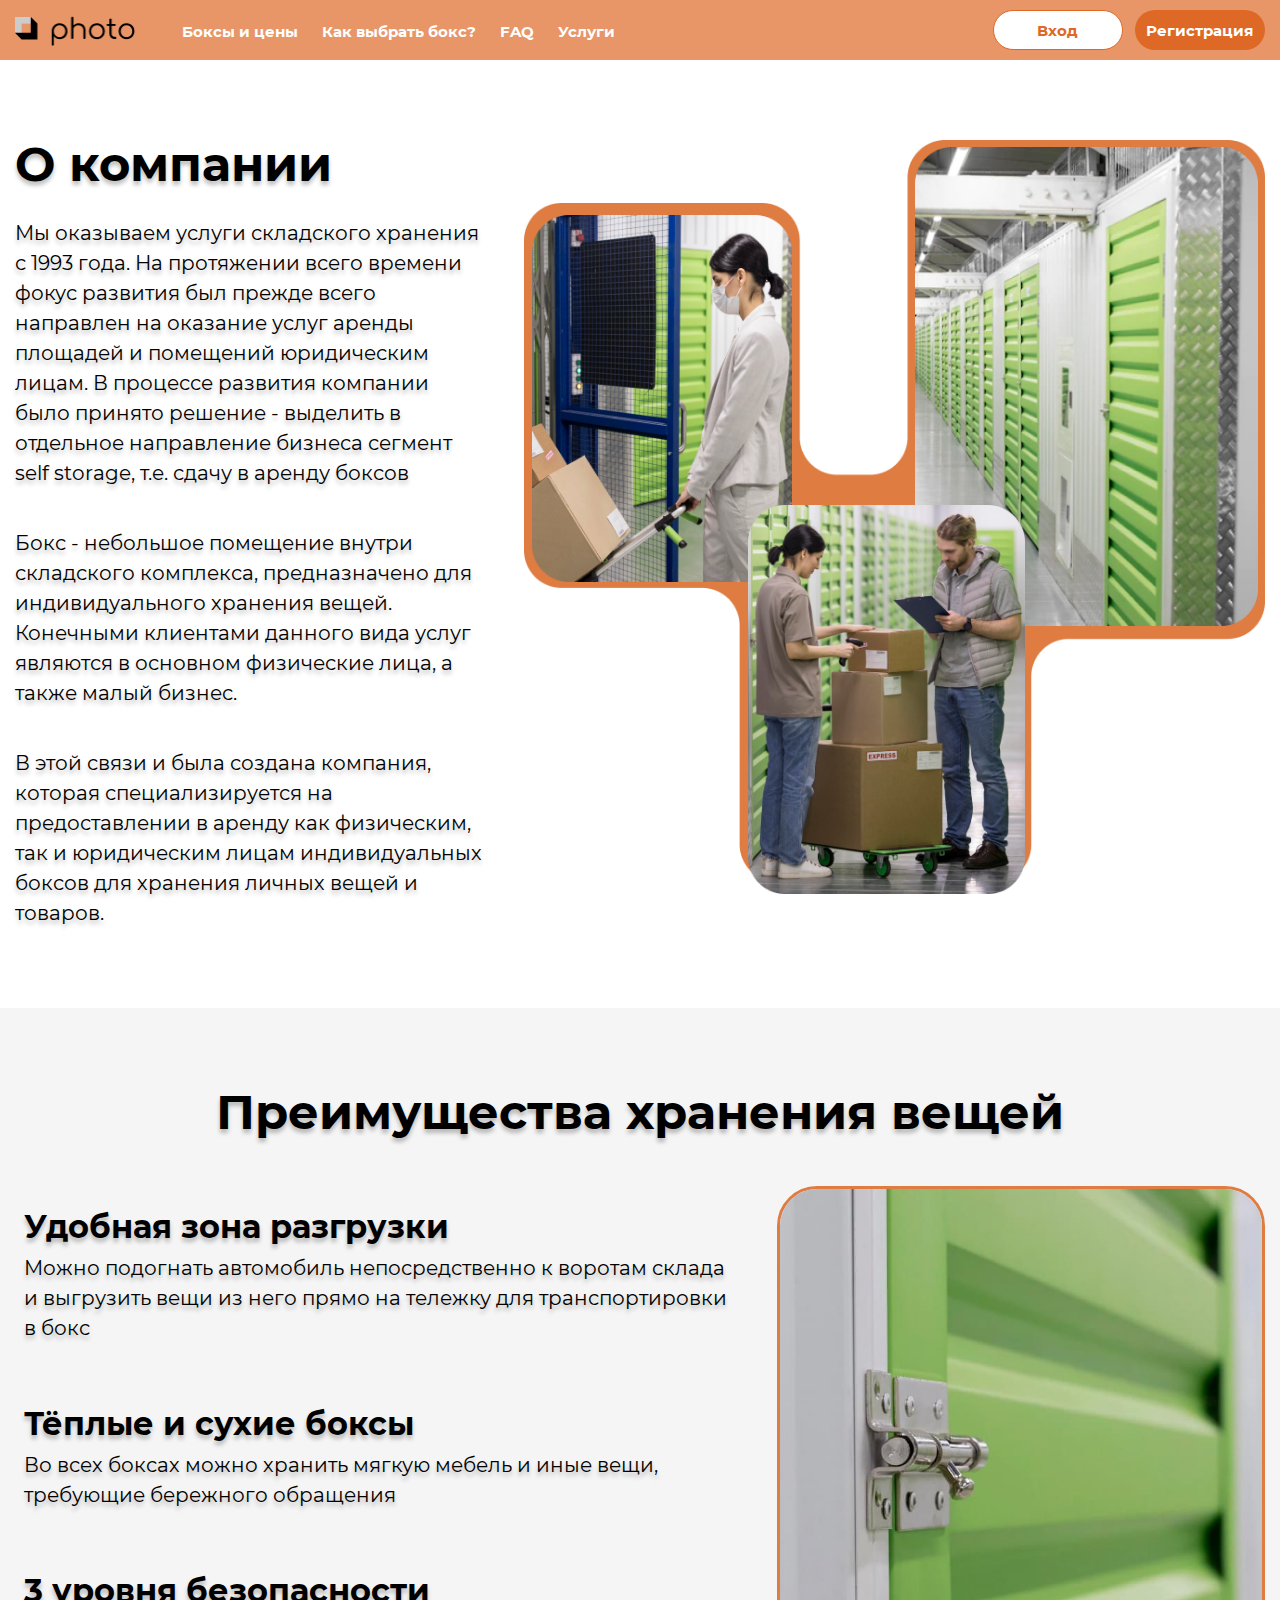
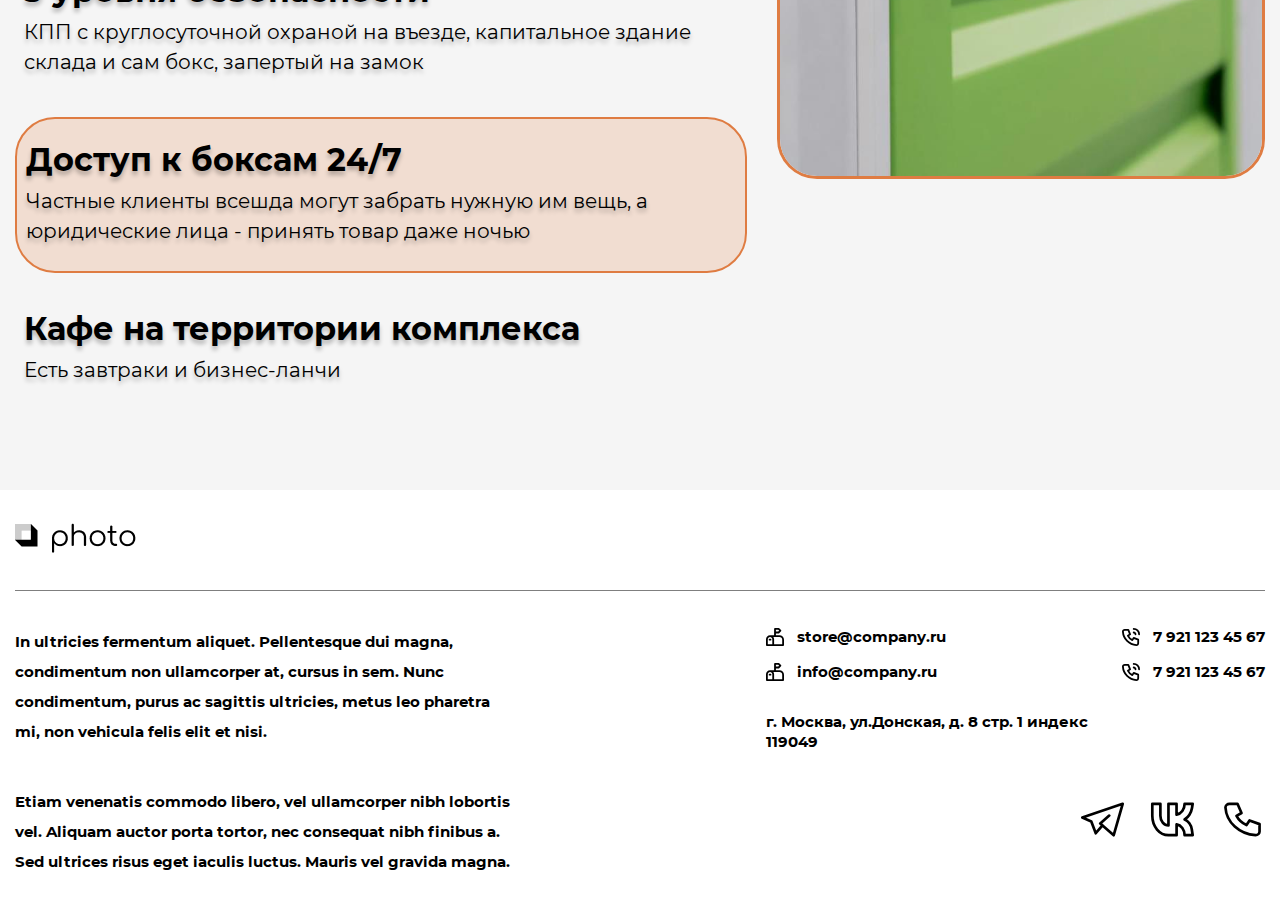
==== commit 3b11c4ae: "4" ====
--- a/index.html
+++ b/index.html
@@ -6,7 +6,7 @@
 	<meta name="format-detection" content="telephone=no">
 	<meta name="viewport" content="width=device-width, initial-scale=1.0">
 	<link rel="shortcut icon" href="img/favicon/Gulp.svg">
-	<link rel="stylesheet" href="css/style.min.css?_v=20230828145052">
+	<link rel="stylesheet" href="css/style.min.css?_v=20230829005453">
 </head>
 
 <body>
@@ -21,7 +21,7 @@
 				<nav class="header__navigate">
 					<ul class="header__list">
 						<li class="header__li"><a href="#" class="header__link">Боксы и цены</a></li>
-						<li class="header__li"><a href="#" class="header__link">Как выбрать бокс?</a></li>
+						<li class="header__li"><a href="box.html" class="header__link">Как выбрать бокс?</a></li>
 						<li class="header__li"><a href="faq.html" class="header__link">FAQ</a></li>
 						<li class="header__li"><a href="services.html" class="header__link">Услуги</a></li>
 					</ul>
@@ -203,7 +203,7 @@
 	</div>
 </footer>
 	</div>
-	<script src="js/app.min.js?_v=20230828145052"></script>
+	<script src="js/app.min.js?_v=20230829005453"></script>
 </body>
 
 </html>--- a/css/style.min.css
+++ b/css/style.min.css
@@ -1 +1 @@
-@font-face{font-family:Montserrat;font-display:swap;src:url(../fonts/Montserrat-Black.woff2) format("woff2"),url(../fonts/Montserrat-Black.woff) format("woff");font-weight:900;font-style:normal}@font-face{font-family:Montserrat;font-display:swap;src:url(../fonts/Montserrat-Bold.woff2) format("woff2"),url(../fonts/Montserrat-Bold.woff) format("woff");font-weight:700;font-style:normal}@font-face{font-family:Montserrat;font-display:swap;src:url(../fonts/Montserrat-ExtraBold.woff2) format("woff2"),url(../fonts/Montserrat-ExtraBold.woff) format("woff");font-weight:800;font-style:normal}@font-face{font-family:Montserrat;font-display:swap;src:url(../fonts/Montserrat-ExtraLight.woff2) format("woff2"),url(../fonts/Montserrat-ExtraLight.woff) format("woff");font-weight:200;font-style:normal}@font-face{font-family:Montserrat;font-display:swap;src:url(../fonts/Montserrat-Light.woff2) format("woff2"),url(../fonts/Montserrat-Light.woff) format("woff");font-weight:300;font-style:normal}@font-face{font-family:Montserrat;font-display:swap;src:url(../fonts/Montserrat-Medium.woff2) format("woff2"),url(../fonts/Montserrat-Medium.woff) format("woff");font-weight:500;font-style:normal}@font-face{font-family:Montserrat;font-display:swap;src:url(../fonts/Montserrat-SemiBold.woff2) format("woff2"),url(../fonts/Montserrat-SemiBold.woff) format("woff");font-weight:600;font-style:normal}@font-face{font-family:Montserrat;font-display:swap;src:url(../fonts/Montserrat-Thin.woff2) format("woff2"),url(../fonts/Montserrat-Thin.woff) format("woff");font-weight:100;font-style:normal}@font-face{font-family:Montserrat;font-display:swap;src:url(../fonts/Montserrat-Regular.woff2) format("woff2"),url(../fonts/Montserrat-Regular.woff) format("woff");font-weight:400;font-style:normal}@font-face{font-family:icomoon;src:url(../fonts/iconsfont/icomoon.eot);src:url(../fonts/iconsfont/icomoon.eot) format("embedded-opentype"),url(../fonts/iconsfont/icomoon.ttf) format("truetype"),url(../fonts/iconsfont/icomoon.woff) format("woff"),url(../fonts/iconsfont/icomoon.svg) format("svg");font-weight:400;font-style:normal;font-display:block}[class*=" icon-"],[class^=icon-]{font-family:icomoon!important;speak:never;font-style:normal;font-weight:400;font-variant:normal;text-transform:none;line-height:1;-webkit-font-smoothing:antialiased;-moz-osx-font-smoothing:grayscale}.icon-phone:before{content:"\e900"}.icon-tel:before{content:"\e901"}.icon-telegram:before{content:"\e902"}.icon-vk:before{content:"\e903"}*{padding:0;margin:0;border:0}*,:after,:before{-webkit-box-sizing:border-box;box-sizing:border-box}:active,:focus{outline:0}a:active,a:focus{outline:0}aside,footer,header,nav,section{display:block}body,html{height:100%;min-width:320px}body{line-height:1;font-family:Montserrat,sans-serif;-ms-text-size-adjust:100%;-moz-text-size-adjust:100%;-webkit-text-size-adjust:100%}button,input,textarea{font-family:Montserrat,sans-serif}input::-ms-clear{display:none}button{cursor:pointer;background-color:transparent}button::-moz-focus-inner{padding:0;border:0}a,a:visited{text-decoration:none}a:hover{text-decoration:none}ul li{list-style:none}img{vertical-align:top;pointer-events:none}h1,h2,h3,h4,h5,h6{font-weight:inherit;font-size:inherit}*{-webkit-box-sizing:border-box;box-sizing:border-box}::-webkit-scrollbar{width:8px}::-webkit-scrollbar-track{background-color:#fbf8ec}::-webkit-scrollbar-thumb{background-color:#de6826;border-radius:10px}html._lock{overflow:hidden;position:relative;height:100%}body{color:#000;font-size:20px;font-weight:400}body._lock{overflow:hidden;position:relative;height:100%}.ak-wrapper{width:100%;min-height:100%;overflow:hidden;display:-webkit-box;display:-ms-flexbox;display:flex;-webkit-box-orient:vertical;-webkit-box-direction:normal;-ms-flex-direction:column;flex-direction:column}.ak-container{max-width:1440px;margin:0 auto;padding:0 10px}.ak-page{-webkit-box-flex:1;-ms-flex:1 1 auto;flex:1 1 auto}.ak-section{padding:80px 0}.ak-h1{text-shadow:0 4px 4px rgba(0,0,0,.25);font-size:64px;font-weight:700;line-height:30px}.ak-h2{color:#000;text-shadow:0 4px 4px rgba(0,0,0,.25);font-size:48px;font-weight:700}.ak-button{border-radius:20px;background:#de6826;color:#fff;padding:0 10px;font-weight:700;font-size:15px}.ak-p{color:#000;text-shadow:0 4px 4px rgba(0,0,0,.25);font-size:20px;font-weight:400;line-height:30px}.ak-tabs-list{display:-webkit-box;display:-ms-flexbox;display:flex;-webkit-box-align:center;-ms-flex-align:center;align-items:center;-ms-flex-wrap:wrap;flex-wrap:wrap;gap:10px;padding:15px 30px;border-radius:30px;background-color:#000}.ak-tabs-btn{border-radius:30px;color:#fff;padding:12px 34px;border:1px solid transparent;background-color:transparent;cursor:pointer;-webkit-transition:.2s;-o-transition:.2s;transition:.2s}.ak-tabs-btn._tab-btn-active{background-color:#df7c42}.ak-tabs-btn:hover{border:1px solid #df7c42}._none{display:none}.header{background-color:#e89667}.header__body{height:60px;padding:5px 0;display:-webkit-box;display:-ms-flexbox;display:flex;-webkit-box-align:center;-ms-flex-align:center;align-items:center;-webkit-box-pack:justify;-ms-flex-pack:justify;justify-content:space-between}.header__content{display:-webkit-box;display:-ms-flexbox;display:flex;-webkit-box-align:center;-ms-flex-align:center;align-items:center;-webkit-column-gap:45px;-moz-column-gap:45px;column-gap:45px}.header__logo{display:-webkit-box;display:-ms-flexbox;display:flex;-webkit-box-align:center;-ms-flex-align:center;align-items:center;-webkit-box-pack:center;-ms-flex-pack:center;justify-content:center;width:122px}.header__logo-img{max-width:100%;max-height:100%;-o-object-fit:cover;object-fit:cover}.header__list{display:-webkit-box;display:-ms-flexbox;display:flex;-webkit-box-align:center;-ms-flex-align:center;align-items:center;gap:24px}.header__link{color:#fff;font-size:15px;font-weight:700;position:relative}.header__link::after{content:"";position:absolute;top:100%;left:50%;-webkit-transform:translateX(-50%);-ms-transform:translateX(-50%);transform:translateX(-50%);width:0;height:2px;background-color:#fff;-webkit-transition:.2s;-o-transition:.2s;transition:.2s}.header__link:hover::after{width:100%}.header__wp-buttons{display:-webkit-box;display:-ms-flexbox;display:flex;-webkit-box-align:center;-ms-flex-align:center;align-items:center;-webkit-column-gap:12px;-moz-column-gap:12px;column-gap:12px}.header__wp-buttons a{display:-webkit-box;display:-ms-flexbox;display:flex;text-align:center;-webkit-box-align:center;-ms-flex-align:center;align-items:center;-webkit-box-pack:center;-ms-flex-pack:center;justify-content:center}.header__btn-auth{border:1px solid #de6826;background-color:#fff;width:130px;height:40px;color:#de6826;-webkit-transition:.2s;-o-transition:.2s;transition:.2s}.header__btn-auth:hover{color:#fff;background-color:#de6826}.header__btn-register{width:130px;height:40px;-webkit-transition:.2s;-o-transition:.2s;transition:.2s}.header__btn-register:hover{color:#de6826;background-color:#fff}.ak-header-burger{display:none;position:relative;width:50px;height:50px;cursor:pointer;border-radius:50%;z-index:5;background-color:#fff}.ak-header-burger span{position:absolute;-webkit-transition:all .2s ease 0s;-o-transition:all .2s ease 0s;transition:all .2s ease 0s;width:28px;height:3px;background:#de6826;left:11px}.ak-header-burger span:nth-child(1){top:17px}.ak-header-burger span:nth-child(2){top:23.5px}.ak-header-burger span:nth-child(3){bottom:16.5px}.ak-header-burger._active span{-webkit-transform:scale(0);-ms-transform:scale(0);transform:scale(0)}.ak-header-burger._active span:first-child{top:50%;-webkit-transform:translateY(-50%) rotate(-45deg);-ms-transform:translateY(-50%) rotate(-45deg);transform:translateY(-50%) rotate(-45deg)}.ak-header-burger._active span:last-child{bottom:50%;-webkit-transform:translateY(50%) rotate(45deg);-ms-transform:translateY(50%) rotate(45deg);transform:translateY(50%) rotate(45deg)}.footer{padding:15px 0 40px 0}.footer__wp-logo{width:227px;height:63px;display:-webkit-box;display:-ms-flexbox;display:flex;-webkit-box-align:center;-ms-flex-align:center;align-items:center}.footer__logo{max-width:100%;max-height:100%;-o-object-fit:cover;object-fit:cover}.footer__body{padding-top:36px;margin-top:22px;border-top:1px solid rgba(0,0,0,.5);width:100%;display:-webkit-box;display:-ms-flexbox;display:flex;-webkit-box-align:start;-ms-flex-align:start;align-items:flex-start;-webkit-box-pack:justify;-ms-flex-pack:justify;justify-content:space-between;gap:30px}.footer__wp-text{max-width:40%;display:-webkit-box;display:-ms-flexbox;display:flex;-webkit-box-orient:vertical;-webkit-box-direction:normal;-ms-flex-direction:column;flex-direction:column;-webkit-box-align:start;-ms-flex-align:start;align-items:flex-start;row-gap:40px}.footer__text{font-size:15px;font-weight:700;line-height:30px}.footer__wp-contacts{display:-webkit-box;display:-ms-flexbox;display:flex;-webkit-box-orient:vertical;-webkit-box-direction:normal;-ms-flex-direction:column;flex-direction:column;-webkit-box-align:end;-ms-flex-align:end;align-items:flex-end;row-gap:50px}.footer__contacts{display:-ms-grid;display:grid;-ms-grid-columns:(auto)[2];grid-template-columns:repeat(2,auto);gap:30px}.footer__contacts-block{display:-webkit-box;display:-ms-flexbox;display:flex;-webkit-box-orient:vertical;-webkit-box-direction:normal;-ms-flex-direction:column;flex-direction:column;-webkit-box-align:start;-ms-flex-align:start;align-items:flex-start;row-gap:15px;color:#000;font-size:15px;font-weight:700;max-width:326px}.footer__contacts-block:nth-child(2){-webkit-box-ordinal-group:4;-ms-flex-order:3;order:3}.footer__contacts-block a{display:-webkit-box;display:-ms-flexbox;display:flex;-webkit-box-align:center;-ms-flex-align:center;align-items:center;gap:13px;color:#000;font-size:15px;font-weight:700}.footer__contacts-block a svg{width:18px;height:18px;fill:none}.footer__contacts-block a span{position:relative}.footer__contacts-block a span::after{content:"";position:absolute;top:100%;left:50%;width:0;-webkit-transform:translateX(-50%);-ms-transform:translateX(-50%);transform:translateX(-50%);height:1px;background-color:#000;-webkit-transition:.2s;-o-transition:.2s;transition:.2s}.footer__contacts-block a:hover span::after{width:100%}.footer__contacts-block span{line-height:20px}.footer__socialNetwork{display:-webkit-box;display:-ms-flexbox;display:flex;-webkit-box-align:center;-ms-flex-align:center;align-items:center;gap:25px}.footer__socialNetwork-link svg{width:45px;height:35px;fill:none;stroke:#000;-webkit-transition:.1s;-o-transition:.1s;transition:.1s}.footer__socialNetwork-link:nth-child(1):hover svg{stroke:#37aeed}.footer__socialNetwork-link:nth-child(2):hover svg{stroke:#577da8}.footer__socialNetwork-link:nth-child(3):hover svg{stroke:#de6826}.ak-authorization__container{display:-webkit-box;display:-ms-flexbox;display:flex;-webkit-box-align:center;-ms-flex-align:center;align-items:center;-webkit-box-pack:center;-ms-flex-pack:center;justify-content:center;height:100%}.ak-authorization__wrapper{padding-top:40px;width:100%;display:-webkit-box;display:-ms-flexbox;display:flex;-webkit-box-orient:vertical;-webkit-box-direction:normal;-ms-flex-direction:column;flex-direction:column;-webkit-box-align:center;-ms-flex-align:center;align-items:center;row-gap:40px}.ak-authorization__navigate{display:-webkit-box;display:-ms-flexbox;display:flex;-webkit-box-orient:vertical;-webkit-box-direction:normal;-ms-flex-direction:column;flex-direction:column;-webkit-box-align:center;-ms-flex-align:center;align-items:center;row-gap:40px}.ak-authorization__logo{width:142px;height:37px;margin:0 auto;display:-webkit-box;display:-ms-flexbox;display:flex;-webkit-box-align:center;-ms-flex-align:center;align-items:center;-webkit-box-pack:center;-ms-flex-pack:center;justify-content:center}.ak-authorization__logo img{max-width:100%;max-height:100%;-o-object-fit:cover;object-fit:cover}.ak-authorization__list{background-color:#000;border-radius:18px;display:-webkit-box;display:-ms-flexbox;display:flex;-webkit-box-align:center;-ms-flex-align:center;align-items:center;gap:15px;padding:15px;-webkit-box-pack:justify;-ms-flex-pack:justify;justify-content:space-between}.ak-authorization__li{display:-webkit-inline-box;display:-ms-inline-flexbox;display:inline-flex}.ak-authorization__link{color:#fff;text-align:center;font-weight:700;font-size:17px;padding:12px 50px;background-color:#000}.ak-authorization__link._active{font-size:20px;background-color:#df7c42}.ak-authorization__body{max-width:948px;border-radius:20px;border:2px solid #df7c42;background:rgba(255,255,255,.63);-webkit-box-shadow:5px 5px 6px 0 rgba(0,0,0,.25);box-shadow:5px 5px 6px 0 rgba(0,0,0,.25);padding:60px 140px 75px 140px;display:-webkit-box;display:-ms-flexbox;display:flex;-webkit-box-align:center;-ms-flex-align:center;align-items:center;-webkit-box-pack:center;-ms-flex-pack:center;justify-content:center}.ak-form{display:-webkit-box;display:-ms-flexbox;display:flex;-webkit-box-orient:vertical;-webkit-box-direction:normal;-ms-flex-direction:column;flex-direction:column;-webkit-box-align:center;-ms-flex-align:center;align-items:center;row-gap:28px;width:669px}.ak-form__wp-input{position:relative;width:100%}.ak-form__wp-input svg{position:absolute;left:35px;width:35px;height:35px;top:50%;-webkit-transform:translateY(-50%);-ms-transform:translateY(-50%);transform:translateY(-50%);stroke:#000;fill:none;-webkit-transition:.2s;-o-transition:.2s;transition:.2s}.ak-form__wp-input .change-data-btn{position:absolute;right:8px;top:8px;color:#fff;font-size:12px;font-weight:700;padding:4px 9px;border-radius:90px;background-color:#df7c42;border:1px solid #df7c42;-webkit-transition:.2s;-o-transition:.2s;transition:.2s}.ak-form__wp-input .change-data-btn:hover{background-color:transparent;color:#df7c42}.ak-form__input{width:100%;border-radius:20px;border:2px solid #000;background:rgba(255,255,255,.63);-webkit-box-shadow:5px 5px 6px 0 rgba(0,0,0,.25);box-shadow:5px 5px 6px 0 rgba(0,0,0,.25);padding:30px 20px 30px 90px;font-size:20px;font-weight:400;-webkit-transition:.2s;-o-transition:.2s;transition:.2s}.ak-form__input::-webkit-input-placeholder{color:rgba(0,0,0,.8)}.ak-form__input::-moz-placeholder{color:rgba(0,0,0,.8)}.ak-form__input:-ms-input-placeholder{color:rgba(0,0,0,.8)}.ak-form__input::-ms-input-placeholder{color:rgba(0,0,0,.8)}.ak-form__input::placeholder{color:rgba(0,0,0,.8)}.ak-form__info{font-size:17px;font-weight:700;display:-webkit-box;display:-ms-flexbox;display:flex;-webkit-box-align:center;-ms-flex-align:center;align-items:center;gap:5px}.ak-form__info span{color:#000}.ak-form__info a{color:#df7c42;font-weight:700;font-size:17px;position:relative;white-space:nowrap}.ak-form__info a::after{content:"";position:absolute;top:100%;left:50%;-webkit-transform:translateX(-50%);-ms-transform:translateX(-50%);transform:translateX(-50%);width:100%;height:1px;background-color:#df7c42;-webkit-transition:.2s;-o-transition:.2s;transition:.2s}.ak-form__info a:hover::after{width:0}.ak-form__wp-button{display:-webkit-box;display:-ms-flexbox;display:flex;-webkit-box-orient:vertical;-webkit-box-direction:normal;-ms-flex-direction:column;flex-direction:column;-webkit-box-align:center;-ms-flex-align:center;align-items:center;margin-top:28px}.ak-form__wp-button a{position:relative;margin-top:7px;font-weight:700;font-size:17px;color:#df7c42}.ak-form__wp-button a::after{content:"";position:absolute;top:100%;left:50%;-webkit-transform:translateX(-50%);-ms-transform:translateX(-50%);transform:translateX(-50%);width:100%;height:1px;background-color:#df7c42;-webkit-transition:.2s;-o-transition:.2s;transition:.2s}.ak-form__wp-button a:hover::after{width:0}.ak-form__wp-checkbox{display:-webkit-box;display:-ms-flexbox;display:flex;-webkit-box-align:center;-ms-flex-align:center;align-items:center;-webkit-box-pack:center;-ms-flex-pack:center;justify-content:center;margin-bottom:15px}.ak-form__wp-checkbox span{font-size:17px;font-weight:700;margin-left:15px}.ak-form__wp-checkbox span a{text-decoration:underline}.ak-form__wp-checkbox span a::after{display:none}.ak-form__wp-checkbox span a:hover{text-decoration:none}.ak-form__wp-checkbox input{display:none;opacity:0;visibility:hidden}.ak-form__wp-checkbox input:checked+.ak-form__checkbox-label::before{-webkit-transform:scale(1);-ms-transform:scale(1);transform:scale(1)}.ak-form__checkbox-label{-webkit-box-flex:0;-ms-flex:0 0 30px;flex:0 0 30px;width:30px;height:30px;border-radius:10px;border:2px solid #000;padding:2px;cursor:pointer;position:relative}.ak-form__checkbox-label::before{content:"";position:absolute;top:2px;left:2px;right:2px;bottom:2px;border-radius:6px;background-color:#df7c42;-webkit-transition:.2s;-o-transition:.2s;transition:.2s;-webkit-transform:scale(0);-ms-transform:scale(0);transform:scale(0)}.ak-form__button{padding:12px 88px;font-size:20px;border:2px solid #df7c42;background-color:#df7c42;-webkit-transition:.2s;-o-transition:.2s;transition:.2s}.ak-form__button:hover{background-color:#fff;color:#df7c42}.successfully{display:-webkit-box;display:-ms-flexbox;display:flex;-webkit-box-align:center;-ms-flex-align:center;align-items:center;-webkit-box-pack:center;-ms-flex-pack:center;justify-content:center;position:fixed;left:0;top:0;width:100%;height:100%;background-color:rgba(0,0,0,.4);opacity:0;visibility:hidden;-webkit-transition:.1s;-o-transition:.1s;transition:.1s}.successfully__content{background-color:#fff;padding:60px 130px;border-radius:20px;border:3px solid #df7c42;-webkit-transform:scale(0);-ms-transform:scale(0);transform:scale(0);-webkit-transition:.2s ease-in-out;-o-transition:.2s ease-in-out;transition:.2s ease-in-out}.successfully__content span{color:#df7c42;text-align:center;font-size:32px;font-weight:700}.successfully._success{opacity:1;visibility:visible}.successfully._success .successfully__content{-webkit-transform:scale(1);-ms-transform:scale(1);transform:scale(1)}.ak-about__body{display:-webkit-box;display:-ms-flexbox;display:flex;-webkit-column-gap:40px;-moz-column-gap:40px;column-gap:40px}.ak-about__content{-webkit-box-flex:0;-ms-flex:0 1 40%;flex:0 1 40%}.ak-about__wp-text{display:-webkit-box;display:-ms-flexbox;display:flex;-webkit-box-align:start;-ms-flex-align:start;align-items:flex-start;-webkit-box-orient:vertical;-webkit-box-direction:normal;-ms-flex-direction:column;flex-direction:column;row-gap:40px;margin-top:30px}.ak-about__wp-img{display:inline;max-width:789px;max-height:790px;-webkit-box-flex:0;-ms-flex:0 1 789px;flex:0 1 789px;position:relative;display:-webkit-box;display:-ms-flexbox;display:flex;-webkit-box-align:start;-ms-flex-align:start;align-items:flex-start;-webkit-box-pack:center;-ms-flex-pack:center;justify-content:center}.ak-about__img{position:absolute;z-index:1}.ak-about__img:nth-child(1){left:1.0025062657%;top:9.5238095238%;width:35.0877192982%}.ak-about__img:nth-child(2){width:46.2406015038%;right:1.0025062657%;top:.8771929825%}.ak-about__img:nth-child(3){width:37.343358396%;z-index:2;top:46.365914787%;left:30.2005012531%}.ak-about__img-bg{max-width:100%;max-height:100%;-o-object-fit:cover;object-fit:cover}.ak-advantages{background:#f5f5f5}.ak-advantages__title{text-align:center}.ak-advantages__body{display:-webkit-box;display:-ms-flexbox;display:flex;-webkit-box-align:start;-ms-flex-align:start;align-items:flex-start;gap:30px;margin-top:50px}.ak-advantages__content{-webkit-box-flex:0;-ms-flex:0 1 60%;flex:0 1 60%}.ak-advantages__list{display:-webkit-box;display:-ms-flexbox;display:flex;-webkit-box-orient:vertical;-webkit-box-direction:normal;-ms-flex-direction:column;flex-direction:column;-webkit-box-align:start;-ms-flex-align:start;align-items:flex-start;row-gap:15px}.ak-advantages__item{border-radius:40px;padding:25px 9px}.ak-advantages__item._active{border:2px solid #df7c42;background:#f1ddd1}.ak-advantages__item-title{color:#000;text-shadow:0 4px 4px rgba(0,0,0,.25);font-size:32px;font-weight:700}.ak-advantages__item-text{color:#000;text-shadow:0 4px 4px rgba(0,0,0,.25);font-size:20px;font-weight:400;line-height:30px;margin-top:10px;max-width:800px}.ak-advantages__wp-img{-webkit-box-flex:0;-ms-flex:0 1 40%;flex:0 1 40%;display:-webkit-box;display:-ms-flexbox;display:flex;-webkit-box-align:center;-ms-flex-align:center;align-items:center;-webkit-box-pack:center;-ms-flex-pack:center;justify-content:center;border-radius:40px;border:3px solid #df7c42;overflow:hidden}.ak-advantages__img{max-width:100%;max-height:100%;-o-object-fit:cover;object-fit:cover}.ak-questions{padding:40px 0;position:relative}.ak-questions::before{content:"";position:absolute;background:-webkit-gradient(linear,left top,left bottom,from(rgba(223,124,66,.6)),to(rgba(255,120,44,0)));background:-o-linear-gradient(top,rgba(223,124,66,.6) 0,rgba(255,120,44,0) 100%);background:linear-gradient(180deg,rgba(223,124,66,.6) 0,rgba(255,120,44,0) 100%);left:0;top:0;width:100%;height:300px;z-index:-1}.ak-questions__body{display:-webkit-box;display:-ms-flexbox;display:flex;-webkit-box-orient:vertical;-webkit-box-direction:normal;-ms-flex-direction:column;flex-direction:column;-webkit-box-align:center;-ms-flex-align:center;align-items:center;row-gap:65px}.ak-questions__title{text-align:center}.ak-questions__tab:hover{border:1px solid #df7c42}.ak-questions__tab-content{display:none;-webkit-box-orient:vertical;-webkit-box-direction:normal;-ms-flex-direction:column;flex-direction:column;-webkit-box-align:center;-ms-flex-align:center;align-items:center;row-gap:16px}.ak-questions__tab-content._tab-content-active{display:-webkit-box;display:-ms-flexbox;display:flex}.ak-questions__accordion{padding:10px 20px 10px 45px;border-top:2px solid #000;border-bottom:2px solid #000}.ak-questions__accordion._open .ak-questions__accordion-title{padding:5px 20px;border:2px solid #000;background:rgba(223,124,66,.3)}.ak-questions__accordion._open .ak-questions__accordion-title span{margin-left:25px}.ak-questions__accordion._open .ak-questions__accordion-title img{width:50px}.ak-questions__accordion._open .ak-questions__accordion-button{background-color:#000}.ak-questions__accordion._open .ak-questions__accordion-button::after{width:14px}.ak-questions__accordion._open .ak-questions__accordion-button::before{height:0}.ak-questions__accordion._open .ak-questions__accordion-content{padding:25px 40px 0 0;opacity:1}.ak-questions__accordion._open .ak-questions__accordion-text{opacity:1;visibility:visible}.ak-questions__accordion-control{display:-webkit-box;display:-ms-flexbox;display:flex;-webkit-box-align:center;-ms-flex-align:center;align-items:center;-webkit-box-pack:justify;-ms-flex-pack:justify;justify-content:space-between;-webkit-column-gap:15px;-moz-column-gap:15px;column-gap:15px}.ak-questions__accordion-title{font-size:24px;font-weight:700;line-height:25px;border-radius:20px;border:2px solid transparent;-webkit-transition:.2s;-o-transition:.2s;transition:.2s;display:-webkit-box;display:-ms-flexbox;display:flex;-webkit-box-align:center;-ms-flex-align:center;align-items:center}.ak-questions__accordion-title span{-webkit-transition:.2s;-o-transition:.2s;transition:.2s}.ak-questions__accordion-title img{width:0;-webkit-transition:.2s;-o-transition:.2s;transition:.2s}.ak-questions__accordion-button{background-color:rgba(255,120,44,.8980392157);-webkit-box-flex:0;-ms-flex:0 0 45px;flex:0 0 45px;width:45px;height:45px;border-radius:50%;position:relative;-webkit-transition:.2s;-o-transition:.2s;transition:.2s}.ak-questions__accordion-button::after,.ak-questions__accordion-button::before{content:"";position:absolute;background-color:#fff;left:50%;top:50%;-webkit-transform:translate(-50%,-50%);-ms-transform:translate(-50%,-50%);transform:translate(-50%,-50%);-webkit-transition:.2s;-o-transition:.2s;transition:.2s}.ak-questions__accordion-button::after{width:20px;height:5px}.ak-questions__accordion-button::before{height:20px;width:5px}.ak-questions__accordion-content{padding:0 40px 0 0;display:-webkit-box;display:-ms-flexbox;display:flex;-webkit-box-align:start;-ms-flex-align:start;align-items:flex-start;-webkit-box-pack:end;-ms-flex-pack:end;justify-content:flex-end;overflow:hidden;max-height:0;opacity:0;will-change:max-height;-webkit-transition:all .2s;-o-transition:all .2s;transition:all .2s;-webkit-box-sizing:content-box;box-sizing:content-box}.ak-questions__accordion-text{text-align:right;padding:15px;border-radius:20px;border:2px solid #000;background:rgba(223,124,66,.3);width:70%;opacity:0;visibility:hidden;-webkit-transition:.2s;-o-transition:.2s;transition:.2s}.ak-servicesIntro{padding:50px 0}.ak-servicesIntro__title{text-align:center;font-size:64px}.ak-servicesIntro__body{margin-top:40px;background:-webkit-gradient(linear,left top,left bottom,from(rgba(223,124,66,.6)),to(rgba(255,120,44,0)));background:-o-linear-gradient(top,rgba(223,124,66,.6) 0,rgba(255,120,44,0) 100%);background:linear-gradient(180deg,rgba(223,124,66,.6) 0,rgba(255,120,44,0) 100%)}.ak-servicesIntro__content{padding-top:40px;display:-webkit-box;display:-ms-flexbox;display:flex;-webkit-box-align:start;-ms-flex-align:start;align-items:flex-start;-webkit-box-pack:justify;-ms-flex-pack:justify;justify-content:space-between;position:relative}.ak-servicesIntro__wp-text{max-width:60%;position:relative}.ak-servicesIntro__wp-text svg{position:absolute;top:100%;left:50%;-webkit-transform:translate(-50%,100%);-ms-transform:translate(-50%,100%);transform:translate(-50%,100%);width:32px;fill:none;stroke:#000;cursor:pointer;opacity:0;visibility:hidden;-webkit-transition:.2s;-o-transition:.2s;transition:.2s}.ak-servicesIntro__wp-text svg._vis{-webkit-transform:rotate(180deg);-ms-transform:rotate(180deg);transform:rotate(180deg)}.ak-servicesIntro__img{width:32.8873239437%;-webkit-transform:translateY(-20%);-ms-transform:translateY(-20%);transform:translateY(-20%)}.ak-services__body{display:-webkit-box;display:-ms-flexbox;display:flex;-webkit-box-align:center;-ms-flex-align:center;align-items:center;-webkit-box-orient:vertical;-webkit-box-direction:normal;-ms-flex-direction:column;flex-direction:column;row-gap:50px}.ak-services__tabs-content{display:-webkit-box;display:-ms-flexbox;display:flex;-webkit-box-align:center;-ms-flex-align:center;align-items:center;-webkit-box-pack:center;-ms-flex-pack:center;justify-content:center;-ms-flex-wrap:wrap;flex-wrap:wrap;gap:90px;display:none}.ak-services__tabs-content._tab-content-active{display:-webkit-box;display:-ms-flexbox;display:flex}.ak-services__item{width:350px;height:272px;border-radius:20px;border:2px solid #000;background:rgba(223,124,66,.3);-webkit-box-shadow:5px 5px 6px 0 rgba(0,0,0,.25);box-shadow:5px 5px 6px 0 rgba(0,0,0,.25);padding:40px;position:relative}.ak-services__item span{font-size:24px;font-weight:600;line-height:35px;position:relative;z-index:1}.ak-services__item img{position:absolute;right:0;bottom:0;-webkit-transform:translate(20%,10%);-ms-transform:translate(20%,10%);transform:translate(20%,10%);z-index:0;-o-object-fit:contain;object-fit:contain}.ak-account__body{display:-webkit-box;display:-ms-flexbox;display:flex}.ak-account__aside{-webkit-box-flex:0;-ms-flex:0 1 42.2535211268%;flex:0 1 42.2535211268%;border-radius:20px;border:2px solid #df7c42;background:rgba(223,124,66,.05)}.ak-account__aside-list{display:-webkit-box;display:-ms-flexbox;display:flex;-webkit-box-orient:vertical;-webkit-box-direction:normal;-ms-flex-direction:column;flex-direction:column;-webkit-box-align:center;-ms-flex-align:center;align-items:center;row-gap:50px;padding:40px 0}.ak-account__aside-item{width:70.3333333333%}.ak-account__aside-button{border-radius:20px;border:2px solid #df7c42;background:rgba(223,124,66,.1);font-size:32px;font-weight:700;min-width:100%;height:87px;-webkit-transition:.2s;-o-transition:.2s;transition:.2s}.ak-account__aside-button:hover{color:#df7c42}.ak-account__aside-button._tab-btn-active{background:rgba(223,124,66,.5);color:#000}.ak-account__content{-webkit-box-flex:0;-ms-flex:0 1 64.0277777778%;flex:0 1 64.0277777778%;border-radius:20px;border:2px solid #df7c42;background:rgba(255,255,255,.63)}.ak-account__content-tab{display:none;width:100%;height:100%;-webkit-box-align:center;-ms-flex-align:center;align-items:center;-webkit-box-pack:center;-ms-flex-pack:center;justify-content:center;padding:40px 20px}.ak-account__content-tab._tab-content-active{display:-webkit-box;display:-ms-flexbox;display:flex}.ak-account__content-block{border-radius:20px;border:2px solid #df7c42;background:rgba(255,255,255,.63);-webkit-box-shadow:5px 5px 6px 0 rgba(0,0,0,.25);box-shadow:5px 5px 6px 0 rgba(0,0,0,.25)}.ak-account__content-block.block-password-change{width:73.3188720174%;padding:35px 45px 20px 45px}.ak-account__content-block.block-payment-methods{display:-webkit-box;display:-ms-flexbox;display:flex;-webkit-box-orient:vertical;-webkit-box-direction:normal;-ms-flex-direction:column;flex-direction:column;row-gap:80px;border:none;-webkit-box-shadow:none;box-shadow:none}.ak-account__content-block.block-account{display:-webkit-box;display:-ms-flexbox;display:flex;-webkit-box-orient:vertical;-webkit-box-direction:normal;-ms-flex-direction:column;flex-direction:column;-webkit-box-align:center;-ms-flex-align:center;align-items:center;row-gap:60px;border:none;-webkit-box-shadow:none;box-shadow:none;width:100%;height:100%}.ak-account__content-option{padding:25px 10px;border-radius:20px;border:2px solid #df7c42;background:rgba(255,255,255,.63);-webkit-box-shadow:5px 5px 6px 0 rgba(0,0,0,.25);box-shadow:5px 5px 6px 0 rgba(0,0,0,.25);display:-webkit-box;display:-ms-flexbox;display:flex;-webkit-box-orient:vertical;-webkit-box-direction:normal;-ms-flex-direction:column;flex-direction:column;-webkit-box-align:start;-ms-flex-align:start;align-items:flex-start;row-gap:30px;width:80%;margin:0 auto}.ak-account__content-option span:nth-child(1){font-size:36px;font-weight:700}.ak-account__content-option span:nth-child(2){font-size:32px;font-weight:600}.ak-account__content-option p{font-size:24px;font-weight:500;line-height:30px}.ak-account__content-title{text-align:center;font-size:36px;font-weight:700}.ak-account__form{margin-top:28px}.ak-account__form.form-password-change{width:100%;display:-webkit-box;display:-ms-flexbox;display:flex;-webkit-box-orient:vertical;-webkit-box-direction:normal;-ms-flex-direction:column;flex-direction:column;-webkit-box-align:center;-ms-flex-align:center;align-items:center;row-gap:20px}.ak-account__form.form-account-data{border-radius:20px;border:2px solid #df7c42;background:rgba(255,255,255,.63);-webkit-box-shadow:5px 5px 6px 0 rgba(0,0,0,.25);box-shadow:5px 5px 6px 0 rgba(0,0,0,.25);padding:30px 60px 40px 15px;width:80%}.ak-account__form.form-account-data .account-data{display:-webkit-box;display:-ms-flexbox;display:flex;-webkit-box-align:center;-ms-flex-align:center;align-items:center;margin-top:30px;gap:60px}.ak-account__form.account-data-content{display:none}.ak-account__form._tab-content-active{display:block}.ak-account__form.form-account-contacts{padding:30px 50px;border-radius:20px;border:2px solid #df7c42;background:rgba(255,255,255,.63);-webkit-box-shadow:5px 5px 6px 0 rgba(0,0,0,.25);box-shadow:5px 5px 6px 0 rgba(0,0,0,.25)}.ak-account__form.form-account-contacts .form-account-contacts__column{margin-top:40px;display:-webkit-box;display:-ms-flexbox;display:flex;-webkit-box-orient:vertical;-webkit-box-direction:normal;-ms-flex-direction:column;flex-direction:column;-webkit-box-align:center;-ms-flex-align:center;align-items:center;row-gap:30px}.ak-account__form.form-account-passport{width:90%;padding:15px 20px 25px 20px;border-radius:20px;border:2px solid #df7c42;background:rgba(255,255,255,.63);-webkit-box-shadow:5px 5px 6px 0 rgba(0,0,0,.25);box-shadow:5px 5px 6px 0 rgba(0,0,0,.25)}.ak-account__form.form-account-passport .account-passport{display:-webkit-box;display:-ms-flexbox;display:flex;-webkit-box-align:start;-ms-flex-align:start;align-items:flex-start;-webkit-box-pack:justify;-ms-flex-pack:justify;justify-content:space-between;margin-top:20px;gap:30px}.ak-account__form.form-account-passport .account-passport__wp-img{-webkit-box-flex:0;-ms-flex:0 0 187px;flex:0 0 187px;width:187px;height:245px;overflow:hidden}.ak-account__form.form-account-passport .account-passport__wp-img label{width:100%;height:100%;position:relative;display:-webkit-box;display:-ms-flexbox;display:flex;-webkit-box-align:center;-ms-flex-align:center;align-items:center;-webkit-box-pack:center;-ms-flex-pack:center;justify-content:center;padding:10px 20px;background-color:rgba(0,0,0,.25);cursor:pointer}.ak-account__form.form-account-passport .account-passport__wp-img label input{display:none}.ak-account__form.form-account-passport .account-passport__wp-img label::before{content:"";position:absolute;width:100%;height:100%;left:0;top:0;background-color:rgba(0,0,0,.25);opacity:0;visibility:hidden;-webkit-transition:.2s;-o-transition:.2s;transition:.2s}.ak-account__form.form-account-passport .account-passport__wp-img label:hover::before{opacity:1;visibility:visible}.ak-account__form.form-account-passport .account-passport__wp-img label:hover .account-passport__img-download{-webkit-transform:translate(-50%,-50%) scale(1);-ms-transform:translate(-50%,-50%) scale(1);transform:translate(-50%,-50%) scale(1);opacity:1;visibility:visible}.ak-account__form.form-account-passport .account-passport__img-title{text-align:center;text-transform:uppercase;font-size:24px;font-weight:700;line-height:30px}.ak-account__form.form-account-passport .account-passport__img-download{position:absolute;font-size:14px;left:50%;top:50%;-webkit-transform:translate(-50%,-50%);-ms-transform:translate(-50%,-50%);transform:translate(-50%,-50%);z-index:1;white-space:nowrap;visibility:hidden;-webkit-transform:scale(0);-ms-transform:scale(0);transform:scale(0);-webkit-transition:.2s;-o-transition:.2s;transition:.2s;font-weight:700;color:#fff}.ak-account__form.form-account-passport .account-passport__block{-webkit-box-flex:0;-ms-flex:0 1 100%;flex:0 1 100%;display:-webkit-box;display:-ms-flexbox;display:flex;-webkit-box-orient:vertical;-webkit-box-direction:normal;-ms-flex-direction:column;flex-direction:column;-webkit-box-align:center;-ms-flex-align:center;align-items:center;row-gap:30px}.ak-account__form.form-account-passport .account-passport__row{width:100%;display:-webkit-box;display:-ms-flexbox;display:flex;-webkit-box-align:center;-ms-flex-align:center;align-items:center;gap:30px}.ak-account__form.form-account-passport .account-passport__column{display:-webkit-box;display:-ms-flexbox;display:flex;-webkit-box-orient:vertical;-webkit-box-direction:normal;-ms-flex-direction:column;flex-direction:column;-webkit-box-align:center;-ms-flex-align:center;align-items:center;row-gap:20px;width:100%}.ak-account__form.form-account-passport .account-passport .ak-account__form-input{padding:20px 15px;font-size:16px;color:#000}.ak-account__form.form-account-passport .account-passport .ak-account__form-input::-webkit-input-placeholder{color:rgba(0,0,0,.8)}.ak-account__form.form-account-passport .account-passport .ak-account__form-input::-moz-placeholder{color:rgba(0,0,0,.8)}.ak-account__form.form-account-passport .account-passport .ak-account__form-input:-ms-input-placeholder{color:rgba(0,0,0,.8)}.ak-account__form.form-account-passport .account-passport .ak-account__form-input::-ms-input-placeholder{color:rgba(0,0,0,.8)}.ak-account__form.form-account-passport .account-passport .ak-account__form-input::placeholder{color:rgba(0,0,0,.8)}.ak-account__form.form-account-passport .account-passport .wp-input-subdivision svg{left:25px}.ak-account__form.form-account-passport .account-passport .input-subdivision{padding:20px 15px 20px 70px}.ak-account__form-wp-img{width:38.8333333333%;height:62.4664879357%;border-radius:50%;overflow:hidden}.ak-account__form-wp-img label{cursor:pointer;position:relative;width:100%;height:100%}.ak-account__form-wp-img label::before{content:"";position:absolute;left:0;top:0;width:100%;height:100%;background-color:rgba(0,0,0,.25);opacity:0;visibility:hidden;-webkit-transition:.2s;-o-transition:.2s;transition:.2s}.ak-account__form-wp-img label:hover span,.ak-account__form-wp-img label:hover::before{opacity:1;visibility:visible}.ak-account__form-wp-img span{font-size:14px;position:absolute;left:50%;top:50%;white-space:nowrap;-webkit-transform:translate(-50%,-50%);-ms-transform:translate(-50%,-50%);transform:translate(-50%,-50%);z-index:1;font-weight:700;opacity:0;visibility:hidden;-webkit-transition:.2s;-o-transition:.2s;transition:.2s}.ak-account__form-wp-img input{display:none}.ak-account__form-img-preview{display:-webkit-box;display:-ms-flexbox;display:flex;-webkit-box-align:center;-ms-flex-align:center;align-items:center;-webkit-box-pack:center;-ms-flex-pack:center;justify-content:center}.ak-account__form-img-preview svg{fill:none;stroke:#000;width:100%;height:100%}.ak-account__form-img-preview img{max-width:100%;max-height:100%;-o-object-fit:cover;object-fit:cover}.ak-account__form-column{width:51.5%;display:-webkit-box;display:-ms-flexbox;display:flex;-webkit-box-align:center;-ms-flex-align:center;align-items:center;-webkit-box-orient:vertical;-webkit-box-direction:normal;-ms-flex-direction:column;flex-direction:column;row-gap:25px}.ak-account__form-input{border-radius:20px;border:2px solid #000;background:rgba(255,255,255,.63);-webkit-box-shadow:5px 5px 6px 0 rgba(0,0,0,.25);box-shadow:5px 5px 6px 0 rgba(0,0,0,.25);font-size:20px;font-weight:400;padding:30px 15px;width:100%}.ak-account__form-input::-webkit-input-placeholder{color:rgba(0,0,0,.8)}.ak-account__form-input::-moz-placeholder{color:rgba(0,0,0,.8)}.ak-account__form-input:-ms-input-placeholder{color:rgba(0,0,0,.8)}.ak-account__form-input::-ms-input-placeholder{color:rgba(0,0,0,.8)}.ak-account__form-input::placeholder{color:rgba(0,0,0,.8)}.ak-account__form-button{padding:15px;font-size:24px;font-weight:700;border:2px solid #df7c42;background-color:#df7c42;-webkit-transition:.2s;-o-transition:.2s;transition:.2s}.ak-account__form-button:hover{background-color:transparent;color:#df7c42}.ak-account__content-list-tabs{display:-webkit-box;display:-ms-flexbox;display:flex;-webkit-box-align:center;-ms-flex-align:center;align-items:center;gap:10px}.ak-account__content-list-tabs button._none{display:none}@media (max-width:1455px){.ak-container{max-width:1279.98px}}@media (max-width:1279.98px){.ak-container{max-width:991.98px}.ak-about__content{-webkit-box-flex:1;-ms-flex:1 1 100%;flex:1 1 100%}.ak-about__wp-img{display:none}.ak-questions__tabs-list{-webkit-box-orient:vertical;-webkit-box-direction:normal;-ms-flex-direction:column;flex-direction:column}.ak-account__aside-item{width:85%}.ak-account__aside-button{font-size:24px}.ak-account__content-block.block-password-change{width:95%}.ak-account__content-option{width:95%}.ak-account__form.form-account-data .account-data{-webkit-box-orient:vertical;-webkit-box-direction:normal;-ms-flex-direction:column;flex-direction:column;gap:20px}}@media (max-width:991.98px){.ak-container{max-width:767.98px}.ak-h1{font-size:48px}.header__navigate{position:absolute;left:0;top:0;width:100%;background-color:#e89667;padding:80px 20px 20px 20px;z-index:4;-webkit-transform:translateY(-100%);-ms-transform:translateY(-100%);transform:translateY(-100%);-webkit-transition:-webkit-transform .2s ease-out;transition:-webkit-transform .2s ease-out;-o-transition:transform .2s ease-out;transition:transform .2s ease-out;transition:transform .2s ease-out,-webkit-transform .2s ease-out}.header__navigate._active{-webkit-transform:translateY(0);-ms-transform:translateY(0);transform:translateY(0)}.header__list{-webkit-box-orient:vertical;-webkit-box-direction:normal;-ms-flex-direction:column;flex-direction:column}.header__link{font-size:20px}.ak-header-burger{display:block}.footer__wp-text{max-width:100%}.footer__contacts{-ms-grid-columns:(auto)[1];grid-template-columns:repeat(1,auto)}.ak-authorization__body{max-width:none;width:100%;padding:60px 20px 75px 20px}.ak-form{max-width:none;width:100%}.ak-advantages__body{-webkit-box-orient:vertical;-webkit-box-direction:reverse;-ms-flex-direction:column-reverse;flex-direction:column-reverse;-webkit-box-align:center;-ms-flex-align:center;align-items:center}.ak-advantages__content{-webkit-box-flex:1;-ms-flex:1 1 100%;flex:1 1 100%}.ak-questions__tab{text-align:center}.ak-questions__accordion-text{width:100%;font-size:18px}.ak-servicesIntro__img{-webkit-transform:translateY(30%);-ms-transform:translateY(30%);transform:translateY(30%)}.ak-services__tabs-list{-webkit-box-orient:vertical;-webkit-box-direction:normal;-ms-flex-direction:column;flex-direction:column}.ak-services__tab{text-align:center}.ak-services__tabs-content._tab-content-active{display:-ms-grid;display:grid;-ms-grid-columns:(1fr)[2];grid-template-columns:repeat(2,1fr);gap:50px}.ak-services__item{height:242px}.ak-services__item img{width:60%}.ak-account__content-block.block-password-change{padding:35px 15px 20px 15px}.ak-account__content-option{row-gap:15px}.ak-account__content-option span:nth-child(1){font-size:30px}.ak-account__content-option span:nth-child(2){font-size:26px}.ak-account__content-option p{font-size:18px}.ak-account .ak-form__wp-input svg{left:15px;width:30px;height:30px}.ak-account .ak-form__input{padding:30px 10px 30px 55px;font-size:18px}}@media (max-width:767.98px){.ak-container{max-width:none}.ak-section{padding:20px 0}.ak-h2{font-size:32px}.footer__body{-webkit-box-orient:vertical;-webkit-box-direction:normal;-ms-flex-direction:column;flex-direction:column}.footer__wp-contacts{-webkit-box-align:start;-ms-flex-align:start;align-items:flex-start}.ak-authorization__link{padding:12px 21px}.ak-form__info{-webkit-box-orient:vertical;-webkit-box-direction:normal;-ms-flex-direction:column;flex-direction:column;text-align:center}.ak-about__wp-text{row-gap:30px}.ak-advantages__item{padding:15px 9px}.ak-advantages__item-title{font-size:20px}.ak-advantages__item-text{font-size:16px;line-height:25px}.ak-questions__accordion._open .ak-questions__accordion-title span{margin-left:10px}.ak-questions__accordion._open .ak-questions__accordion-title img{width:35px}.ak-questions__accordion._open .ak-questions__accordion-title{padding:5px 10px}.ak-questions__accordion._open .ak-questions__accordion-content{padding:10px 10px 0 0}.ak-questions__accordion-title{font-size:20px}.ak-questions__accordion-text{font-size:16px;line-height:20px;padding:10px}.ak-servicesIntro__wp-text svg{opacity:1;visibility:visible}.ak-servicesIntro__text{display:-webkit-box;-webkit-line-clamp:5;-webkit-box-orient:vertical;overflow:hidden}.ak-servicesIntro__text._vis{display:inline-block;overflow:auto}.ak-servicesIntro__img{-webkit-transform:translateY(0);-ms-transform:translateY(0);transform:translateY(0)}.ak-services__tabs-content._tab-content-active{-ms-grid-columns:(1fr)[1];grid-template-columns:repeat(1,1fr)}.ak-account__body{-webkit-box-orient:vertical;-webkit-box-direction:normal;-ms-flex-direction:column;flex-direction:column;-webkit-box-align:center;-ms-flex-align:center;align-items:center}.ak-account__aside{-webkit-box-flex:1;-ms-flex:1 1 100%;flex:1 1 100%;width:70%;background:0 0;border:none}.ak-account__aside-list{row-gap:20px}.ak-account__aside-button{height:57px}.ak-account__content{-webkit-box-flex:1;-ms-flex:1 1 100%;flex:1 1 100%;width:100%;background:0 0;border:none}.ak-account__content-tab{padding:0}.ak-account__content-block.block-payment-methods{row-gap:40px}}@media (max-width:479.98px){.ak-h1{font-size:32px}.ak-h1{font-size:24px}.ak-h2{font-size:24px}.header__navigate{display:-webkit-box;display:-ms-flexbox;display:flex;-webkit-box-orient:vertical;-webkit-box-direction:normal;-ms-flex-direction:column;flex-direction:column;-webkit-box-align:center;-ms-flex-align:center;align-items:center;row-gap:30px}.header__wp-buttons{-webkit-box-pack:center;-ms-flex-pack:center;justify-content:center}.ak-form__button{padding:13px}.ak-questions__body{row-gap:30px}.ak-questions__tabs-list{padding:15px}.ak-questions__accordion{padding:10px}.ak-questions__accordion-title{font-size:18px}.ak-questions__accordion-button{-webkit-box-flex:0;-ms-flex:0 0 35px;flex:0 0 35px;width:35px;height:35px}.ak-servicesIntro__wp-text{max-width:100%}.ak-servicesIntro__img{display:none}.ak-services__tabs-list{padding:15px}.ak-services__tab{font-size:17px}.ak-services__item{height:182px;width:100%}.ak-services__item img{max-width:50%;max-height:70%}.ak-account__aside{width:100%}.ak-account__aside-list{row-gap:10px;padding:20px 0}.ak-account__aside-item{width:100%}.ak-account__aside-button{height:36px}.ak-account__content-block.block-payment-methods{row-gap:20px}.ak-account__content-option{row-gap:10px}.ak-account__content-option span:nth-child(1){font-size:24px}.ak-account__content-option span:nth-child(2){font-size:20px}.ak-account__content-option p{font-size:16px;line-height:25px}.ak-account__content-title{font-size:28px}}@media (max-width:389.98px){.ak-authorization__list{padding:15px 10px;gap:0}.ak-authorization__link{font-size:14px}.ak-authorization__link._active{font-size:15px}.ak-form__wp-input svg{left:15px;width:30px;height:30px}.ak-form__input{padding:30px 10px 30px 55px;font-size:18px}.ak-form__info a{font-size:14px}.ak-form__wp-checkbox span{font-size:15px}.ak-form__wp-checkbox a{font-size:15px}.ak-account .ak-form__input::-webkit-input-placeholder{font-size:14px}.ak-account .ak-form__input::-moz-placeholder{font-size:14px}.ak-account .ak-form__input:-ms-input-placeholder{font-size:14px}.ak-account .ak-form__input::-ms-input-placeholder{font-size:14px}.ak-account .ak-form__input::placeholder{font-size:14px}}+@charset "UTF-8";@font-face{font-family:Montserrat;font-display:swap;src:url(../fonts/Montserrat-Black.woff2) format("woff2"),url(../fonts/Montserrat-Black.woff) format("woff");font-weight:900;font-style:normal}@font-face{font-family:Montserrat;font-display:swap;src:url(../fonts/Montserrat-Bold.woff2) format("woff2"),url(../fonts/Montserrat-Bold.woff) format("woff");font-weight:700;font-style:normal}@font-face{font-family:Montserrat;font-display:swap;src:url(../fonts/Montserrat-ExtraBold.woff2) format("woff2"),url(../fonts/Montserrat-ExtraBold.woff) format("woff");font-weight:800;font-style:normal}@font-face{font-family:Montserrat;font-display:swap;src:url(../fonts/Montserrat-ExtraLight.woff2) format("woff2"),url(../fonts/Montserrat-ExtraLight.woff) format("woff");font-weight:200;font-style:normal}@font-face{font-family:Montserrat;font-display:swap;src:url(../fonts/Montserrat-Light.woff2) format("woff2"),url(../fonts/Montserrat-Light.woff) format("woff");font-weight:300;font-style:normal}@font-face{font-family:Montserrat;font-display:swap;src:url(../fonts/Montserrat-Medium.woff2) format("woff2"),url(../fonts/Montserrat-Medium.woff) format("woff");font-weight:500;font-style:normal}@font-face{font-family:Montserrat;font-display:swap;src:url(../fonts/Montserrat-SemiBold.woff2) format("woff2"),url(../fonts/Montserrat-SemiBold.woff) format("woff");font-weight:600;font-style:normal}@font-face{font-family:Montserrat;font-display:swap;src:url(../fonts/Montserrat-Thin.woff2) format("woff2"),url(../fonts/Montserrat-Thin.woff) format("woff");font-weight:100;font-style:normal}@font-face{font-family:Montserrat;font-display:swap;src:url(../fonts/Montserrat-Regular.woff2) format("woff2"),url(../fonts/Montserrat-Regular.woff) format("woff");font-weight:400;font-style:normal}@font-face{font-family:icomoon;src:url(../fonts/iconsfont/icomoon.eot);src:url(../fonts/iconsfont/icomoon.eot) format("embedded-opentype"),url(../fonts/iconsfont/icomoon.ttf) format("truetype"),url(../fonts/iconsfont/icomoon.woff) format("woff"),url(../fonts/iconsfont/icomoon.svg) format("svg");font-weight:400;font-style:normal;font-display:block}[class*=" icon-"],[class^=icon-]{font-family:icomoon!important;speak:never;font-style:normal;font-weight:400;font-variant:normal;text-transform:none;line-height:1;-webkit-font-smoothing:antialiased;-moz-osx-font-smoothing:grayscale}.icon-phone:before{content:"\e900"}.icon-tel:before{content:"\e901"}.icon-telegram:before{content:"\e902"}.icon-vk:before{content:"\e903"}*{padding:0;margin:0;border:0}*,:after,:before{-webkit-box-sizing:border-box;box-sizing:border-box}:active,:focus{outline:0}a:active,a:focus{outline:0}aside,footer,header,nav,section{display:block}body,html{height:100%;min-width:320px}body{line-height:1;font-family:Montserrat,sans-serif;-ms-text-size-adjust:100%;-moz-text-size-adjust:100%;-webkit-text-size-adjust:100%}button,input,textarea{font-family:Montserrat,sans-serif}input::-ms-clear{display:none}button{cursor:pointer;background-color:transparent}button::-moz-focus-inner{padding:0;border:0}a,a:visited{text-decoration:none}a:hover{text-decoration:none}ul li{list-style:none}img{vertical-align:top;pointer-events:none}h1,h2,h3,h4,h5,h6{font-weight:inherit;font-size:inherit}*{-webkit-box-sizing:border-box;box-sizing:border-box}::-webkit-scrollbar{width:8px}::-webkit-scrollbar-track{background-color:#fbf8ec}::-webkit-scrollbar-thumb{background-color:#de6826;border-radius:10px}html._lock{overflow:hidden;position:relative;height:100%}body{color:#000;font-size:20px;font-weight:400}body._lock{overflow:hidden;position:relative;height:100%}.ak-wrapper{width:100%;min-height:100%;overflow:hidden;display:-webkit-box;display:-ms-flexbox;display:flex;-webkit-box-orient:vertical;-webkit-box-direction:normal;-ms-flex-direction:column;flex-direction:column}.ak-container{max-width:1440px;margin:0 auto;padding:0 15px}.ak-page{-webkit-box-flex:1;-ms-flex:1 1 auto;flex:1 1 auto}.ak-section{padding:80px 0}.ak-h1{text-shadow:0 4px 4px rgba(0,0,0,.25);font-size:64px;font-weight:700;line-height:30px}.ak-h2{color:#000;text-shadow:0 4px 4px rgba(0,0,0,.25);font-size:48px;font-weight:700}.ak-button{border-radius:20px;background:#de6826;color:#fff;padding:0 10px;font-weight:700;font-size:15px}.ak-p{color:#000;text-shadow:0 4px 4px rgba(0,0,0,.25);font-size:20px;font-weight:400;line-height:30px}.ak-tabs-list{display:-webkit-box;display:-ms-flexbox;display:flex;-webkit-box-align:center;-ms-flex-align:center;align-items:center;-ms-flex-wrap:wrap;flex-wrap:wrap;gap:10px;padding:15px 30px;border-radius:30px;background-color:#000}.ak-tabs-btn{border-radius:30px;color:#fff;padding:12px 34px;border:1px solid transparent;background-color:transparent;cursor:pointer;-webkit-transition:.2s;-o-transition:.2s;transition:.2s}.ak-tabs-btn._tab-btn-active{background-color:#df7c42}.ak-tabs-btn:hover{border:1px solid #df7c42}._none{display:none}.header{background-color:#e89667}.header__body{height:60px;padding:5px 0;display:-webkit-box;display:-ms-flexbox;display:flex;-webkit-box-align:center;-ms-flex-align:center;align-items:center;-webkit-box-pack:justify;-ms-flex-pack:justify;justify-content:space-between}.header__content{display:-webkit-box;display:-ms-flexbox;display:flex;-webkit-box-align:center;-ms-flex-align:center;align-items:center;-webkit-column-gap:45px;-moz-column-gap:45px;column-gap:45px}.header__logo{display:-webkit-box;display:-ms-flexbox;display:flex;-webkit-box-align:center;-ms-flex-align:center;align-items:center;-webkit-box-pack:center;-ms-flex-pack:center;justify-content:center;width:122px}.header__logo-img{max-width:100%;max-height:100%;-o-object-fit:cover;object-fit:cover}.header__list{display:-webkit-box;display:-ms-flexbox;display:flex;-webkit-box-align:center;-ms-flex-align:center;align-items:center;gap:24px}.header__link{color:#fff;font-size:15px;font-weight:700;position:relative}.header__link::after{content:"";position:absolute;top:100%;left:50%;-webkit-transform:translateX(-50%);-ms-transform:translateX(-50%);transform:translateX(-50%);width:0;height:2px;background-color:#fff;-webkit-transition:.2s;-o-transition:.2s;transition:.2s}.header__link:hover::after{width:100%}.header__wp-buttons{display:-webkit-box;display:-ms-flexbox;display:flex;-webkit-box-align:center;-ms-flex-align:center;align-items:center;-webkit-column-gap:12px;-moz-column-gap:12px;column-gap:12px}.header__wp-buttons a{display:-webkit-box;display:-ms-flexbox;display:flex;text-align:center;-webkit-box-align:center;-ms-flex-align:center;align-items:center;-webkit-box-pack:center;-ms-flex-pack:center;justify-content:center}.header__btn-auth{border:1px solid #de6826;background-color:#fff;width:130px;height:40px;color:#de6826;-webkit-transition:.2s;-o-transition:.2s;transition:.2s}.header__btn-auth:hover{color:#fff;background-color:#de6826}.header__btn-register{width:130px;height:40px;-webkit-transition:.2s;-o-transition:.2s;transition:.2s}.header__btn-register:hover{color:#de6826;background-color:#fff}.ak-header-burger{display:none;position:relative;width:50px;height:50px;cursor:pointer;border-radius:50%;z-index:5;background-color:#fff}.ak-header-burger span{position:absolute;-webkit-transition:all .2s ease 0s;-o-transition:all .2s ease 0s;transition:all .2s ease 0s;width:28px;height:3px;background:#de6826;left:11px}.ak-header-burger span:nth-child(1){top:17px}.ak-header-burger span:nth-child(2){top:23.5px}.ak-header-burger span:nth-child(3){bottom:16.5px}.ak-header-burger._active span{-webkit-transform:scale(0);-ms-transform:scale(0);transform:scale(0)}.ak-header-burger._active span:first-child{top:50%;-webkit-transform:translateY(-50%) rotate(-45deg);-ms-transform:translateY(-50%) rotate(-45deg);transform:translateY(-50%) rotate(-45deg)}.ak-header-burger._active span:last-child{bottom:50%;-webkit-transform:translateY(50%) rotate(45deg);-ms-transform:translateY(50%) rotate(45deg);transform:translateY(50%) rotate(45deg)}.footer{padding:15px 0 40px 0}.footer__wp-logo{width:227px;height:63px;display:-webkit-box;display:-ms-flexbox;display:flex;-webkit-box-align:center;-ms-flex-align:center;align-items:center}.footer__logo{max-width:100%;max-height:100%;-o-object-fit:cover;object-fit:cover}.footer__body{padding-top:36px;margin-top:22px;border-top:1px solid rgba(0,0,0,.5);width:100%;display:-webkit-box;display:-ms-flexbox;display:flex;-webkit-box-align:start;-ms-flex-align:start;align-items:flex-start;-webkit-box-pack:justify;-ms-flex-pack:justify;justify-content:space-between;gap:30px}.footer__wp-text{max-width:40%;display:-webkit-box;display:-ms-flexbox;display:flex;-webkit-box-orient:vertical;-webkit-box-direction:normal;-ms-flex-direction:column;flex-direction:column;-webkit-box-align:start;-ms-flex-align:start;align-items:flex-start;row-gap:40px}.footer__text{font-size:15px;font-weight:700;line-height:30px}.footer__wp-contacts{display:-webkit-box;display:-ms-flexbox;display:flex;-webkit-box-orient:vertical;-webkit-box-direction:normal;-ms-flex-direction:column;flex-direction:column;-webkit-box-align:end;-ms-flex-align:end;align-items:flex-end;row-gap:50px}.footer__contacts{display:-ms-grid;display:grid;-ms-grid-columns:(auto)[2];grid-template-columns:repeat(2,auto);gap:30px}.footer__contacts-block{display:-webkit-box;display:-ms-flexbox;display:flex;-webkit-box-orient:vertical;-webkit-box-direction:normal;-ms-flex-direction:column;flex-direction:column;-webkit-box-align:start;-ms-flex-align:start;align-items:flex-start;row-gap:15px;color:#000;font-size:15px;font-weight:700;max-width:326px}.footer__contacts-block:nth-child(2){-webkit-box-ordinal-group:4;-ms-flex-order:3;order:3}.footer__contacts-block a{display:-webkit-box;display:-ms-flexbox;display:flex;-webkit-box-align:center;-ms-flex-align:center;align-items:center;gap:13px;color:#000;font-size:15px;font-weight:700}.footer__contacts-block a svg{width:18px;height:18px;fill:none}.footer__contacts-block a span{position:relative}.footer__contacts-block a span::after{content:"";position:absolute;top:100%;left:50%;width:0;-webkit-transform:translateX(-50%);-ms-transform:translateX(-50%);transform:translateX(-50%);height:1px;background-color:#000;-webkit-transition:.2s;-o-transition:.2s;transition:.2s}.footer__contacts-block a:hover span::after{width:100%}.footer__contacts-block span{line-height:20px}.footer__socialNetwork{display:-webkit-box;display:-ms-flexbox;display:flex;-webkit-box-align:center;-ms-flex-align:center;align-items:center;gap:25px}.footer__socialNetwork-link svg{width:45px;height:35px;fill:none;stroke:#000;-webkit-transition:.1s;-o-transition:.1s;transition:.1s}.footer__socialNetwork-link:nth-child(1):hover svg{stroke:#37aeed}.footer__socialNetwork-link:nth-child(2):hover svg{stroke:#577da8}.footer__socialNetwork-link:nth-child(3):hover svg{stroke:#de6826}.ak-authorization__container{display:-webkit-box;display:-ms-flexbox;display:flex;-webkit-box-align:center;-ms-flex-align:center;align-items:center;-webkit-box-pack:center;-ms-flex-pack:center;justify-content:center;height:100%}.ak-authorization__wrapper{padding-top:40px;width:100%;display:-webkit-box;display:-ms-flexbox;display:flex;-webkit-box-orient:vertical;-webkit-box-direction:normal;-ms-flex-direction:column;flex-direction:column;-webkit-box-align:center;-ms-flex-align:center;align-items:center;row-gap:40px}.ak-authorization__navigate{display:-webkit-box;display:-ms-flexbox;display:flex;-webkit-box-orient:vertical;-webkit-box-direction:normal;-ms-flex-direction:column;flex-direction:column;-webkit-box-align:center;-ms-flex-align:center;align-items:center;row-gap:40px}.ak-authorization__logo{width:142px;height:37px;margin:0 auto;display:-webkit-box;display:-ms-flexbox;display:flex;-webkit-box-align:center;-ms-flex-align:center;align-items:center;-webkit-box-pack:center;-ms-flex-pack:center;justify-content:center}.ak-authorization__logo img{max-width:100%;max-height:100%;-o-object-fit:cover;object-fit:cover}.ak-authorization__list{background-color:#000;border-radius:18px;display:-webkit-box;display:-ms-flexbox;display:flex;-webkit-box-align:center;-ms-flex-align:center;align-items:center;gap:15px;padding:15px;-webkit-box-pack:justify;-ms-flex-pack:justify;justify-content:space-between}.ak-authorization__li{display:-webkit-inline-box;display:-ms-inline-flexbox;display:inline-flex}.ak-authorization__link{color:#fff;text-align:center;font-weight:700;font-size:17px;padding:12px 50px;background-color:#000}.ak-authorization__link._active{font-size:20px;background-color:#df7c42}.ak-authorization__body{max-width:948px;border-radius:20px;border:2px solid #df7c42;background:rgba(255,255,255,.63);-webkit-box-shadow:5px 5px 6px 0 rgba(0,0,0,.25);box-shadow:5px 5px 6px 0 rgba(0,0,0,.25);padding:60px 140px 75px 140px;display:-webkit-box;display:-ms-flexbox;display:flex;-webkit-box-align:center;-ms-flex-align:center;align-items:center;-webkit-box-pack:center;-ms-flex-pack:center;justify-content:center}.ak-form{display:-webkit-box;display:-ms-flexbox;display:flex;-webkit-box-orient:vertical;-webkit-box-direction:normal;-ms-flex-direction:column;flex-direction:column;-webkit-box-align:center;-ms-flex-align:center;align-items:center;row-gap:28px;width:669px}.ak-form__wp-input{position:relative;width:100%}.ak-form__wp-input svg{position:absolute;left:35px;width:35px;height:35px;top:50%;-webkit-transform:translateY(-50%);-ms-transform:translateY(-50%);transform:translateY(-50%);stroke:#000;fill:none;-webkit-transition:.2s;-o-transition:.2s;transition:.2s}.ak-form__wp-input .change-data-btn{position:absolute;right:8px;top:8px;color:#fff;font-size:12px;font-weight:700;padding:4px 9px;border-radius:90px;background-color:#df7c42;border:1px solid #df7c42;-webkit-transition:.2s;-o-transition:.2s;transition:.2s}.ak-form__wp-input .change-data-btn:hover{background-color:transparent;color:#df7c42}.ak-form__input{width:100%;border-radius:20px;border:2px solid #000;background:rgba(255,255,255,.63);-webkit-box-shadow:5px 5px 6px 0 rgba(0,0,0,.25);box-shadow:5px 5px 6px 0 rgba(0,0,0,.25);padding:30px 20px 30px 90px;font-size:20px;font-weight:400;-webkit-transition:.2s;-o-transition:.2s;transition:.2s}.ak-form__input::-webkit-input-placeholder{color:rgba(0,0,0,.8)}.ak-form__input::-moz-placeholder{color:rgba(0,0,0,.8)}.ak-form__input:-ms-input-placeholder{color:rgba(0,0,0,.8)}.ak-form__input::-ms-input-placeholder{color:rgba(0,0,0,.8)}.ak-form__input::placeholder{color:rgba(0,0,0,.8)}.ak-form__info{font-size:17px;font-weight:700;display:-webkit-box;display:-ms-flexbox;display:flex;-webkit-box-align:center;-ms-flex-align:center;align-items:center;gap:5px}.ak-form__info span{color:#000}.ak-form__info a{color:#df7c42;font-weight:700;font-size:17px;position:relative;white-space:nowrap}.ak-form__info a::after{content:"";position:absolute;top:100%;left:50%;-webkit-transform:translateX(-50%);-ms-transform:translateX(-50%);transform:translateX(-50%);width:100%;height:1px;background-color:#df7c42;-webkit-transition:.2s;-o-transition:.2s;transition:.2s}.ak-form__info a:hover::after{width:0}.ak-form__wp-button{display:-webkit-box;display:-ms-flexbox;display:flex;-webkit-box-orient:vertical;-webkit-box-direction:normal;-ms-flex-direction:column;flex-direction:column;-webkit-box-align:center;-ms-flex-align:center;align-items:center;margin-top:28px}.ak-form__wp-button a{position:relative;margin-top:7px;font-weight:700;font-size:17px;color:#df7c42}.ak-form__wp-button a::after{content:"";position:absolute;top:100%;left:50%;-webkit-transform:translateX(-50%);-ms-transform:translateX(-50%);transform:translateX(-50%);width:100%;height:1px;background-color:#df7c42;-webkit-transition:.2s;-o-transition:.2s;transition:.2s}.ak-form__wp-button a:hover::after{width:0}.ak-form__wp-checkbox{display:-webkit-box;display:-ms-flexbox;display:flex;-webkit-box-align:center;-ms-flex-align:center;align-items:center;-webkit-box-pack:center;-ms-flex-pack:center;justify-content:center;margin-bottom:15px}.ak-form__wp-checkbox span{font-size:17px;font-weight:700;margin-left:15px}.ak-form__wp-checkbox span a{text-decoration:underline}.ak-form__wp-checkbox span a::after{display:none}.ak-form__wp-checkbox span a:hover{text-decoration:none}.ak-form__wp-checkbox input{display:none;opacity:0;visibility:hidden}.ak-form__wp-checkbox input:checked+.ak-form__checkbox-label::before{-webkit-transform:scale(1);-ms-transform:scale(1);transform:scale(1)}.ak-form__checkbox-label{-webkit-box-flex:0;-ms-flex:0 0 30px;flex:0 0 30px;width:30px;height:30px;border-radius:10px;border:2px solid #000;padding:2px;cursor:pointer;position:relative}.ak-form__checkbox-label::before{content:"";position:absolute;top:2px;left:2px;right:2px;bottom:2px;border-radius:6px;background-color:#df7c42;-webkit-transition:.2s;-o-transition:.2s;transition:.2s;-webkit-transform:scale(0);-ms-transform:scale(0);transform:scale(0)}.ak-form__button{padding:12px 88px;font-size:20px;border:2px solid #df7c42;background-color:#df7c42;-webkit-transition:.2s;-o-transition:.2s;transition:.2s}.ak-form__button:hover{background-color:#fff;color:#df7c42}.successfully{display:-webkit-box;display:-ms-flexbox;display:flex;-webkit-box-align:center;-ms-flex-align:center;align-items:center;-webkit-box-pack:center;-ms-flex-pack:center;justify-content:center;position:fixed;left:0;top:0;width:100%;height:100%;background-color:rgba(0,0,0,.4);opacity:0;visibility:hidden;-webkit-transition:.1s;-o-transition:.1s;transition:.1s}.successfully__content{background-color:#fff;padding:60px 130px;border-radius:20px;border:3px solid #df7c42;-webkit-transform:scale(0);-ms-transform:scale(0);transform:scale(0);-webkit-transition:.2s ease-in-out;-o-transition:.2s ease-in-out;transition:.2s ease-in-out}.successfully__content span{color:#df7c42;text-align:center;font-size:32px;font-weight:700}.successfully._success{opacity:1;visibility:visible}.successfully._success .successfully__content{-webkit-transform:scale(1);-ms-transform:scale(1);transform:scale(1)}.modal{-webkit-overflow-scrolling:touch;z-index:100;padding:30px 10px;position:fixed;top:0;left:0;width:100%;height:100%;-webkit-transition:visibility .8s ease 0s;-o-transition:visibility .8s ease 0s;transition:visibility .8s ease 0s;visibility:hidden}.modal::before{content:"";background-color:rgba(0,0,0,.7);position:fixed;width:100%;height:100%;top:0;left:0;opacity:0;-webkit-transition:opacity .8s ease 0s;-o-transition:opacity .8s ease 0s;transition:opacity .8s ease 0s}.modal._show{visibility:visible;overflow:auto}.modal._show::before{opacity:1}.modal._show .modal_body{-webkit-transform:scale(1);-ms-transform:scale(1);transform:scale(1)}.modal._active{overflow:auto;visibility:visible}.modal._active::before{opacity:1}.modal._active .modal_body{-webkit-transition:all .3s ease .2s;-o-transition:all .3s ease .2s;transition:all .3s ease .2s;-webkit-transform:scale(1);-ms-transform:scale(1);transform:scale(1)}.modal_content{display:-webkit-box;display:-ms-flexbox;display:flex;-webkit-box-orient:vertical;-webkit-box-direction:normal;-ms-flex-direction:column;flex-direction:column;-webkit-box-align:center;-ms-flex-align:center;align-items:center;min-height:100%;-webkit-box-flex:1;-ms-flex:1 1 auto;flex:1 1 auto;width:100%;display:flex;-webkit-box-pack:center;-ms-flex-pack:center;justify-content:center;align-items:center}.modal_body{-webkit-transform:scale(0);-ms-transform:scale(0);transform:scale(0);-webkit-transition:all .3s ease 0s;-o-transition:all .3s ease 0s;transition:all .3s ease 0s}.modal_close{width:30px;height:30px;position:absolute;top:0;right:0;cursor:pointer;border:2px solid #757575;background-color:rgba(223,223,223,.8235294118);border-radius:8px;-webkit-transition:.2s;-o-transition:.2s;transition:.2s;-webkit-transform:translate(50%,-50%);-ms-transform:translate(50%,-50%);transform:translate(50%,-50%)}.modal_close span{display:block;position:absolute;width:50%;height:2px;background-color:#555353;-webkit-transition:.2s;-o-transition:.2s;transition:.2s;left:50%}.modal_close span:first-child{-webkit-transform:translateX(-50%) rotate(45deg);-ms-transform:translateX(-50%) rotate(45deg);transform:translateX(-50%) rotate(45deg);top:12px}.modal_close span:last-child{-webkit-transform:translateX(-50%) rotate(-45deg);-ms-transform:translateX(-50%) rotate(-45deg);transform:translateX(-50%) rotate(-45deg);top:12px}.modal_close:hover{border:2px solid red}.modal_close:hover span{background-color:red}.modal-confirm{width:100%;border-radius:20px;border:3px solid #df7c42;background:#fff;padding:50px;display:-webkit-box;display:-ms-flexbox;display:flex;-webkit-box-align:center;-ms-flex-align:center;align-items:center;-webkit-box-pack:center;-ms-flex-pack:center;justify-content:center;-webkit-box-orient:vertical;-webkit-box-direction:normal;-ms-flex-direction:column;flex-direction:column;row-gap:20px}.modal-confirm__span{text-align:center;color:#df7c42;font-size:24px;font-weight:700}.modal-confirm__wp-button{display:-webkit-box;display:-ms-flexbox;display:flex;-webkit-box-align:center;-ms-flex-align:center;align-items:center;gap:15px;-webkit-transition:.2s;-o-transition:.2s;transition:.2s}.modal-confirm__button{border-radius:4px;padding:5px 15px;-webkit-transition:.2s;-o-transition:.2s;transition:.2s;border:2px solid #df7c42;background-color:#df7c42}.modal-confirm__button:hover{background-color:transparent;color:#df7c42}._my-accordion{overflow:hidden}._my-accordion._open ._my-accordion-content{opacity:1}._my-accordion-content{-webkit-box-sizing:content-box;box-sizing:content-box;max-height:0;opacity:0;will-change:max-height}.ak-about__body{display:-webkit-box;display:-ms-flexbox;display:flex;-webkit-column-gap:40px;-moz-column-gap:40px;column-gap:40px}.ak-about__content{-webkit-box-flex:0;-ms-flex:0 1 40%;flex:0 1 40%}.ak-about__wp-text{display:-webkit-box;display:-ms-flexbox;display:flex;-webkit-box-align:start;-ms-flex-align:start;align-items:flex-start;-webkit-box-orient:vertical;-webkit-box-direction:normal;-ms-flex-direction:column;flex-direction:column;row-gap:40px;margin-top:30px}.ak-about__wp-img{display:inline;max-width:789px;max-height:790px;-webkit-box-flex:0;-ms-flex:0 1 789px;flex:0 1 789px;position:relative;display:-webkit-box;display:-ms-flexbox;display:flex;-webkit-box-align:start;-ms-flex-align:start;align-items:flex-start;-webkit-box-pack:center;-ms-flex-pack:center;justify-content:center}.ak-about__img{position:absolute;z-index:1}.ak-about__img:nth-child(1){left:1.0025062657%;top:9.5238095238%;width:35.0877192982%}.ak-about__img:nth-child(2){width:46.2406015038%;right:1.0025062657%;top:.8771929825%}.ak-about__img:nth-child(3){width:37.343358396%;z-index:2;top:46.365914787%;left:30.2005012531%}.ak-about__img-bg{max-width:100%;max-height:100%;-o-object-fit:cover;object-fit:cover}.ak-advantages{background:#f5f5f5}.ak-advantages__title{text-align:center}.ak-advantages__body{display:-webkit-box;display:-ms-flexbox;display:flex;-webkit-box-align:start;-ms-flex-align:start;align-items:flex-start;gap:30px;margin-top:50px}.ak-advantages__content{-webkit-box-flex:0;-ms-flex:0 1 60%;flex:0 1 60%}.ak-advantages__list{display:-webkit-box;display:-ms-flexbox;display:flex;-webkit-box-orient:vertical;-webkit-box-direction:normal;-ms-flex-direction:column;flex-direction:column;-webkit-box-align:start;-ms-flex-align:start;align-items:flex-start;row-gap:15px}.ak-advantages__item{border-radius:40px;padding:25px 9px}.ak-advantages__item._active{border:2px solid #df7c42;background:#f1ddd1}.ak-advantages__item-title{text-shadow:0 4px 4px rgba(0,0,0,.25);font-size:32px;font-weight:700}.ak-advantages__item-text{text-shadow:0 4px 4px rgba(0,0,0,.25);font-size:20px;font-weight:400;line-height:30px;margin-top:10px;max-width:800px}.ak-advantages__wp-img{-webkit-box-flex:0;-ms-flex:0 1 40%;flex:0 1 40%;display:-webkit-box;display:-ms-flexbox;display:flex;-webkit-box-align:center;-ms-flex-align:center;align-items:center;-webkit-box-pack:center;-ms-flex-pack:center;justify-content:center;border-radius:40px;border:3px solid #df7c42;overflow:hidden}.ak-advantages__img{max-width:100%;max-height:100%;-o-object-fit:cover;object-fit:cover}.ak-questions{padding:40px 0;position:relative}.ak-questions::before{content:"";position:absolute;background:-webkit-gradient(linear,left top,left bottom,from(rgba(223,124,66,.6)),to(rgba(255,120,44,0)));background:-o-linear-gradient(top,rgba(223,124,66,.6) 0,rgba(255,120,44,0) 100%);background:linear-gradient(180deg,rgba(223,124,66,.6) 0,rgba(255,120,44,0) 100%);left:0;top:0;width:100%;height:300px;z-index:-1}.ak-questions__body{display:-webkit-box;display:-ms-flexbox;display:flex;-webkit-box-orient:vertical;-webkit-box-direction:normal;-ms-flex-direction:column;flex-direction:column;-webkit-box-align:center;-ms-flex-align:center;align-items:center;row-gap:65px}.ak-questions__title{text-align:center}.ak-questions__tab:hover{border:1px solid #df7c42}.ak-questions__tab-content{display:none;-webkit-box-orient:vertical;-webkit-box-direction:normal;-ms-flex-direction:column;flex-direction:column;-webkit-box-align:center;-ms-flex-align:center;align-items:center;row-gap:16px}.ak-questions__tab-content._tab-content-active{display:-webkit-box;display:-ms-flexbox;display:flex}.ak-questions__accordion{padding:10px 20px 10px 45px;border-top:2px solid #000;border-bottom:2px solid #000}.ak-questions__accordion._open .ak-questions__accordion-title{padding:5px 20px;border:2px solid #000;background:rgba(223,124,66,.3)}.ak-questions__accordion._open .ak-questions__accordion-title span{margin-left:25px}.ak-questions__accordion._open .ak-questions__accordion-title img{width:50px}.ak-questions__accordion._open .ak-questions__accordion-button{background-color:#000}.ak-questions__accordion._open .ak-questions__accordion-button::after{width:14px}.ak-questions__accordion._open .ak-questions__accordion-button::before{height:0}.ak-questions__accordion._open .ak-questions__accordion-content{padding:25px 40px 0 0;opacity:1}.ak-questions__accordion._open .ak-questions__accordion-text{opacity:1;visibility:visible}.ak-questions__accordion-control{display:-webkit-box;display:-ms-flexbox;display:flex;-webkit-box-align:center;-ms-flex-align:center;align-items:center;-webkit-box-pack:justify;-ms-flex-pack:justify;justify-content:space-between;-webkit-column-gap:15px;-moz-column-gap:15px;column-gap:15px}.ak-questions__accordion-title{font-size:24px;font-weight:700;line-height:25px;border-radius:20px;border:2px solid transparent;-webkit-transition:.2s;-o-transition:.2s;transition:.2s;display:-webkit-box;display:-ms-flexbox;display:flex;-webkit-box-align:center;-ms-flex-align:center;align-items:center}.ak-questions__accordion-title span{-webkit-transition:.2s;-o-transition:.2s;transition:.2s}.ak-questions__accordion-title img{width:0;-webkit-transition:.2s;-o-transition:.2s;transition:.2s}.ak-questions__accordion-button{background-color:rgba(255,120,44,.8980392157);-webkit-box-flex:0;-ms-flex:0 0 45px;flex:0 0 45px;width:45px;height:45px;border-radius:50%;position:relative;-webkit-transition:.2s;-o-transition:.2s;transition:.2s}.ak-questions__accordion-button::after,.ak-questions__accordion-button::before{content:"";position:absolute;background-color:#fff;left:50%;top:50%;-webkit-transform:translate(-50%,-50%);-ms-transform:translate(-50%,-50%);transform:translate(-50%,-50%);-webkit-transition:.2s;-o-transition:.2s;transition:.2s}.ak-questions__accordion-button::after{width:20px;height:5px}.ak-questions__accordion-button::before{height:20px;width:5px}.ak-questions__accordion-content{padding:0 40px 0 0;display:-webkit-box;display:-ms-flexbox;display:flex;-webkit-box-align:start;-ms-flex-align:start;align-items:flex-start;-webkit-box-pack:end;-ms-flex-pack:end;justify-content:flex-end;overflow:hidden;max-height:0;opacity:0;will-change:max-height;-webkit-transition:all .2s;-o-transition:all .2s;transition:all .2s;-webkit-box-sizing:content-box;box-sizing:content-box}.ak-questions__accordion-text{text-align:right;padding:15px;border-radius:20px;border:2px solid #000;background:rgba(223,124,66,.3);width:70%;opacity:0;visibility:hidden;-webkit-transition:.2s;-o-transition:.2s;transition:.2s}.ak-servicesIntro{padding:50px 0}.ak-servicesIntro__title{text-align:center;font-size:64px}.ak-servicesIntro__body{margin-top:40px;background:-webkit-gradient(linear,left top,left bottom,from(rgba(223,124,66,.6)),to(rgba(255,120,44,0)));background:-o-linear-gradient(top,rgba(223,124,66,.6) 0,rgba(255,120,44,0) 100%);background:linear-gradient(180deg,rgba(223,124,66,.6) 0,rgba(255,120,44,0) 100%)}.ak-servicesIntro__content{padding-top:40px;display:-webkit-box;display:-ms-flexbox;display:flex;-webkit-box-align:start;-ms-flex-align:start;align-items:flex-start;-webkit-box-pack:justify;-ms-flex-pack:justify;justify-content:space-between;position:relative}.ak-servicesIntro__wp-text{max-width:60%;position:relative}.ak-servicesIntro__wp-text svg{position:absolute;top:100%;left:50%;-webkit-transform:translate(-50%,100%);-ms-transform:translate(-50%,100%);transform:translate(-50%,100%);width:32px;fill:none;stroke:#000;cursor:pointer;opacity:0;visibility:hidden;-webkit-transition:.2s;-o-transition:.2s;transition:.2s}.ak-servicesIntro__wp-text svg._vis{-webkit-transform:rotate(180deg);-ms-transform:rotate(180deg);transform:rotate(180deg)}.ak-servicesIntro__img{width:32.8873239437%;-webkit-transform:translateY(-20%);-ms-transform:translateY(-20%);transform:translateY(-20%)}.ak-services__body{display:-webkit-box;display:-ms-flexbox;display:flex;-webkit-box-align:center;-ms-flex-align:center;align-items:center;-webkit-box-orient:vertical;-webkit-box-direction:normal;-ms-flex-direction:column;flex-direction:column;row-gap:50px}.ak-services__tabs-content{display:-webkit-box;display:-ms-flexbox;display:flex;-webkit-box-align:center;-ms-flex-align:center;align-items:center;-webkit-box-pack:center;-ms-flex-pack:center;justify-content:center;-ms-flex-wrap:wrap;flex-wrap:wrap;gap:90px;display:none}.ak-services__tabs-content._tab-content-active{display:-webkit-box;display:-ms-flexbox;display:flex}.ak-services__item{width:350px;height:272px;border-radius:20px;border:2px solid #000;background:rgba(223,124,66,.3);-webkit-box-shadow:5px 5px 6px 0 rgba(0,0,0,.25);box-shadow:5px 5px 6px 0 rgba(0,0,0,.25);padding:40px;position:relative}.ak-services__item span{font-size:24px;font-weight:600;line-height:35px;position:relative;z-index:1}.ak-services__item img{position:absolute;right:0;bottom:0;-webkit-transform:translate(20%,10%);-ms-transform:translate(20%,10%);transform:translate(20%,10%);z-index:0;-o-object-fit:contain;object-fit:contain}.ak-account__body{display:-webkit-box;display:-ms-flexbox;display:flex}.ak-account__aside{-webkit-box-flex:0;-ms-flex:0 1 42.2535211268%;flex:0 1 42.2535211268%;border-radius:20px;border:2px solid #df7c42;background:rgba(223,124,66,.05)}.ak-account__aside-list{display:-webkit-box;display:-ms-flexbox;display:flex;-webkit-box-orient:vertical;-webkit-box-direction:normal;-ms-flex-direction:column;flex-direction:column;-webkit-box-align:center;-ms-flex-align:center;align-items:center;row-gap:50px;padding:40px 0}.ak-account__aside-item{width:70.3333333333%}.ak-account__aside-button{border-radius:20px;border:2px solid #df7c42;background-color:rgba(223,124,66,.1);font-size:32px;font-weight:700;min-width:100%;height:87px;-webkit-transition:.2s;-o-transition:.2s;transition:.2s;color:#000}.ak-account__aside-button:hover{color:#df7c42}.ak-account__aside-button._tab-btn-active{background-color:rgba(223,124,66,.5);color:#000}.ak-account__content{-webkit-box-flex:0;-ms-flex:0 1 64.0277777778%;flex:0 1 64.0277777778%;border-radius:20px;border:2px solid #df7c42;background:rgba(255,255,255,.63);position:relative}.ak-account__content-tab{display:none;width:100%;height:100%;-webkit-box-align:center;-ms-flex-align:center;align-items:center;-webkit-box-pack:center;-ms-flex-pack:center;justify-content:center;padding:40px 20px}.ak-account__content-tab._tab-content-active{display:-webkit-box;display:-ms-flexbox;display:flex}.ak-account__content-block{border-radius:20px;border:2px solid #df7c42;background:rgba(255,255,255,.63);-webkit-box-shadow:5px 5px 6px 0 rgba(0,0,0,.25);box-shadow:5px 5px 6px 0 rgba(0,0,0,.25)}.ak-account__content-block.block-password-change{width:73.3188720174%;padding:35px 45px 20px 45px}.ak-account__content-block.block-payment-methods{display:-webkit-box;display:-ms-flexbox;display:flex;-webkit-box-orient:vertical;-webkit-box-direction:normal;-ms-flex-direction:column;flex-direction:column;row-gap:80px;border:none;-webkit-box-shadow:none;box-shadow:none}.ak-account__content-block.block-account{display:-webkit-box;display:-ms-flexbox;display:flex;-webkit-box-orient:vertical;-webkit-box-direction:normal;-ms-flex-direction:column;flex-direction:column;-webkit-box-align:center;-ms-flex-align:center;align-items:center;row-gap:60px;border:none;-webkit-box-shadow:none;box-shadow:none;width:100%;height:100%}.ak-account__content-block.block-boxes{width:80%;padding:10px}.ak-account__content-block.completion-lease{padding:20px 40px;width:80%}.ak-account__content-option{padding:25px 10px;border-radius:20px;border:2px solid #df7c42;background:rgba(255,255,255,.63);-webkit-box-shadow:5px 5px 6px 0 rgba(0,0,0,.25);box-shadow:5px 5px 6px 0 rgba(0,0,0,.25);display:-webkit-box;display:-ms-flexbox;display:flex;-webkit-box-orient:vertical;-webkit-box-direction:normal;-ms-flex-direction:column;flex-direction:column;-webkit-box-align:start;-ms-flex-align:start;align-items:flex-start;row-gap:30px;width:80%;margin:0 auto}.ak-account__content-option span:nth-child(1){font-size:36px;font-weight:700}.ak-account__content-option span:nth-child(2){font-size:32px;font-weight:600}.ak-account__content-option p{font-size:24px;font-weight:500;line-height:30px}.ak-account__content-title{text-align:center;font-size:36px;font-weight:700}.ak-account__form.form-password-change{width:100%;display:-webkit-box;display:-ms-flexbox;display:flex;-webkit-box-orient:vertical;-webkit-box-direction:normal;-ms-flex-direction:column;flex-direction:column;-webkit-box-align:center;-ms-flex-align:center;align-items:center;row-gap:20px;margin-top:28px}.ak-account__form.form-account-data{border-radius:20px;border:2px solid #df7c42;background:rgba(255,255,255,.63);-webkit-box-shadow:5px 5px 6px 0 rgba(0,0,0,.25);box-shadow:5px 5px 6px 0 rgba(0,0,0,.25);padding:30px 60px 40px 15px;width:80%}.ak-account__form.form-account-data .account-data{display:-webkit-box;display:-ms-flexbox;display:flex;-webkit-box-align:center;-ms-flex-align:center;align-items:center;margin-top:30px;gap:60px}.ak-account__form.form-account-data .account-data__wp-img{width:38.8333333333%;height:62.4664879357%;border-radius:50%;overflow:hidden}.ak-account__form.form-account-data .account-data__wp-img label{cursor:pointer;position:relative;width:100%;height:100%;display:-webkit-box;display:-ms-flexbox;display:flex;-webkit-box-align:center;-ms-flex-align:center;align-items:center;-webkit-box-pack:center;-ms-flex-pack:center;justify-content:center}.ak-account__form.form-account-data .account-data__wp-img label svg{fill:none;stroke:#000;width:100%;height:100%}.ak-account__form.form-account-data .account-data__wp-img label img{max-width:100%;max-height:100%;-o-object-fit:cover;object-fit:cover}.ak-account__form.form-account-data .account-data__wp-img label::before{content:"";position:absolute;left:0;top:0;width:100%;height:100%;background-color:rgba(0,0,0,.45);opacity:0;visibility:hidden;-webkit-transition:.2s;-o-transition:.2s;transition:.2s}.ak-account__form.form-account-data .account-data__wp-img label:hover span,.ak-account__form.form-account-data .account-data__wp-img label:hover::before{opacity:1;visibility:visible}.ak-account__form.form-account-data .account-data__wp-img span{font-size:14px;position:absolute;left:50%;top:50%;white-space:nowrap;-webkit-transform:translate(-50%,-50%);-ms-transform:translate(-50%,-50%);transform:translate(-50%,-50%);z-index:1;font-weight:700;opacity:0;visibility:hidden;-webkit-transition:.2s;-o-transition:.2s;transition:.2s;color:#fff}.ak-account__form.form-account-data .account-data__wp-img input{display:none}.ak-account__form.form-account-data .account-data__column{width:51.5%;display:-webkit-box;display:-ms-flexbox;display:flex;-webkit-box-align:center;-ms-flex-align:center;align-items:center;-webkit-box-orient:vertical;-webkit-box-direction:normal;-ms-flex-direction:column;flex-direction:column;row-gap:25px}.ak-account__form.form-account-data .account-data__input{border-radius:20px;border:2px solid #000;background:rgba(255,255,255,.63);-webkit-box-shadow:5px 5px 6px 0 rgba(0,0,0,.25);box-shadow:5px 5px 6px 0 rgba(0,0,0,.25);font-size:18px;font-weight:400;padding:30px 15px;width:100%}.ak-account__form.form-account-data .account-data__input::-webkit-input-placeholder{color:rgba(0,0,0,.8)}.ak-account__form.form-account-data .account-data__input::-moz-placeholder{color:rgba(0,0,0,.8)}.ak-account__form.form-account-data .account-data__input:-ms-input-placeholder{color:rgba(0,0,0,.8)}.ak-account__form.form-account-data .account-data__input::-ms-input-placeholder{color:rgba(0,0,0,.8)}.ak-account__form.form-account-data .account-data__input::placeholder{color:rgba(0,0,0,.8)}.ak-account__form.account-data-content{display:none}.ak-account__form._tab-content-active{display:block}.ak-account__form.form-account-contacts{padding:30px 50px;border-radius:20px;border:2px solid #df7c42;background:rgba(255,255,255,.63);-webkit-box-shadow:5px 5px 6px 0 rgba(0,0,0,.25);box-shadow:5px 5px 6px 0 rgba(0,0,0,.25)}.ak-account__form.form-account-contacts .form-account-contacts__column{margin-top:40px;display:-webkit-box;display:-ms-flexbox;display:flex;-webkit-box-orient:vertical;-webkit-box-direction:normal;-ms-flex-direction:column;flex-direction:column;-webkit-box-align:center;-ms-flex-align:center;align-items:center;row-gap:30px}.ak-account__form.form-account-passport{width:90%;padding:15px 20px 25px 20px;border-radius:20px;border:2px solid #df7c42;background:rgba(255,255,255,.63);-webkit-box-shadow:5px 5px 6px 0 rgba(0,0,0,.25);box-shadow:5px 5px 6px 0 rgba(0,0,0,.25)}.ak-account__form.form-account-passport .account-passport{display:-webkit-box;display:-ms-flexbox;display:flex;-webkit-box-align:start;-ms-flex-align:start;align-items:flex-start;-webkit-box-pack:justify;-ms-flex-pack:justify;justify-content:space-between;margin-top:20px;gap:30px}.ak-account__form.form-account-passport .account-passport__wp-img{-webkit-box-flex:0;-ms-flex:0 0 187px;flex:0 0 187px;width:187px;height:245px;overflow:hidden}.ak-account__form.form-account-passport .account-passport__wp-img label{width:100%;height:100%;position:relative;display:-webkit-box;display:-ms-flexbox;display:flex;-webkit-box-align:center;-ms-flex-align:center;align-items:center;-webkit-box-pack:center;-ms-flex-pack:center;justify-content:center;padding:10px 20px;background-color:rgba(0,0,0,.25);cursor:pointer}.ak-account__form.form-account-passport .account-passport__wp-img label input{display:none}.ak-account__form.form-account-passport .account-passport__wp-img label::before{content:"";position:absolute;width:100%;height:100%;left:0;top:0;background-color:rgba(0,0,0,.25);opacity:0;visibility:hidden;-webkit-transition:.2s;-o-transition:.2s;transition:.2s}.ak-account__form.form-account-passport .account-passport__wp-img label:hover::before{opacity:1;visibility:visible}.ak-account__form.form-account-passport .account-passport__wp-img label:hover .account-passport__img-download{-webkit-transform:translate(-50%,-50%) scale(1);-ms-transform:translate(-50%,-50%) scale(1);transform:translate(-50%,-50%) scale(1);opacity:1;visibility:visible}.ak-account__form.form-account-passport .account-passport__img-title{text-align:center;text-transform:uppercase;font-size:24px;font-weight:700;line-height:30px}.ak-account__form.form-account-passport .account-passport__img-download{position:absolute;font-size:14px;left:50%;top:50%;-webkit-transform:translate(-50%,-50%);-ms-transform:translate(-50%,-50%);transform:translate(-50%,-50%);z-index:1;white-space:nowrap;visibility:hidden;-webkit-transform:scale(0);-ms-transform:scale(0);transform:scale(0);-webkit-transition:.2s;-o-transition:.2s;transition:.2s;font-weight:700;color:#fff}.ak-account__form.form-account-passport .account-passport__block{-webkit-box-flex:0;-ms-flex:0 1 100%;flex:0 1 100%;display:-webkit-box;display:-ms-flexbox;display:flex;-webkit-box-orient:vertical;-webkit-box-direction:normal;-ms-flex-direction:column;flex-direction:column;-webkit-box-align:center;-ms-flex-align:center;align-items:center;row-gap:30px}.ak-account__form.form-account-passport .account-passport__row{width:100%;display:-webkit-box;display:-ms-flexbox;display:flex;-webkit-box-align:center;-ms-flex-align:center;align-items:center;gap:30px}.ak-account__form.form-account-passport .account-passport__column{display:-webkit-box;display:-ms-flexbox;display:flex;-webkit-box-orient:vertical;-webkit-box-direction:normal;-ms-flex-direction:column;flex-direction:column;-webkit-box-align:center;-ms-flex-align:center;align-items:center;row-gap:20px;width:100%}.ak-account__form.form-account-passport .account-passport__input{border-radius:20px;border:2px solid #000;background:rgba(255,255,255,.63);-webkit-box-shadow:5px 5px 6px 0 rgba(0,0,0,.25);box-shadow:5px 5px 6px 0 rgba(0,0,0,.25);font-size:17px;font-weight:400;padding:20px 15px;width:100%}.ak-account__form.form-account-passport .account-passport__input::-webkit-input-placeholder{color:rgba(0,0,0,.8)}.ak-account__form.form-account-passport .account-passport__input::-moz-placeholder{color:rgba(0,0,0,.8)}.ak-account__form.form-account-passport .account-passport__input:-ms-input-placeholder{color:rgba(0,0,0,.8)}.ak-account__form.form-account-passport .account-passport__input::-ms-input-placeholder{color:rgba(0,0,0,.8)}.ak-account__form.form-account-passport .account-passport__input::placeholder{color:rgba(0,0,0,.8)}.ak-account__form.form-account-passport .account-passport .wp-input-subdivision svg{left:25px}.ak-account__form.form-account-passport .account-passport .input-subdivision{padding:20px 15px 20px 70px}.ak-account__form-button{padding:15px;font-size:24px;font-weight:700;border:2px solid #df7c42;background-color:#df7c42;-webkit-transition:.2s;-o-transition:.2s;transition:.2s}.ak-account__form-button:hover{background-color:transparent;color:#df7c42}.ak-account__content-list-tabs{display:-webkit-box;display:-ms-flexbox;display:flex;-webkit-box-align:center;-ms-flex-align:center;align-items:center;gap:10px}.ak-account__content-list-tabs button{border-radius:90px}.ak-contracts{width:100%;display:-webkit-box;display:-ms-flexbox;display:flex;-webkit-box-orient:vertical;-webkit-box-direction:normal;-ms-flex-direction:column;flex-direction:column;row-gap:15px}.ak-contracts__form{display:-webkit-box;display:-ms-flexbox;display:flex;-webkit-box-orient:vertical;-webkit-box-direction:normal;-ms-flex-direction:column;flex-direction:column;-webkit-box-align:start;-ms-flex-align:start;align-items:flex-start;width:100%;row-gap:20px}.ak-contracts__form._open .ak-contracts__control-button{-webkit-transform:rotate(0);-ms-transform:rotate(0);transform:rotate(0)}.ak-contracts__control{width:100%;display:-webkit-box;display:-ms-flexbox;display:flex;-webkit-box-align:center;-ms-flex-align:center;align-items:center;-webkit-box-pack:justify;-ms-flex-pack:justify;justify-content:space-between;cursor:pointer}.ak-contracts__title{font-size:36px;font-weight:700}.ak-contracts__control-button{display:-webkit-box;display:-ms-flexbox;display:flex;-webkit-box-align:center;-ms-flex-align:center;align-items:center;-webkit-box-pack:center;-ms-flex-pack:center;justify-content:center;width:35px;-webkit-transform:rotate(-180deg);-ms-transform:rotate(-180deg);transform:rotate(-180deg);cursor:pointer;-webkit-transition:.2s;-o-transition:.2s;transition:.2s}.ak-contracts__control-button img{max-width:100%;max-height:100%;-o-object-fit:contain;object-fit:contain}.ak-contracts__content{-webkit-box-sizing:content-box;box-sizing:content-box;display:-webkit-box;display:-ms-flexbox;display:flex;-webkit-box-orient:vertical;-webkit-box-direction:normal;-ms-flex-direction:column;flex-direction:column;row-gap:15px;-webkit-transition:.2s;-o-transition:.2s;transition:.2s;width:100%}.ak-contracts__info{display:-webkit-box;display:-ms-flexbox;display:flex;-webkit-box-orient:vertical;-webkit-box-direction:normal;-ms-flex-direction:column;flex-direction:column;-webkit-box-align:start;-ms-flex-align:start;align-items:flex-start;row-gap:5px}.ak-contracts__info-stoke{display:-webkit-box;display:-ms-flexbox;display:flex;-webkit-box-align:center;-ms-flex-align:center;align-items:center;-ms-flex-wrap:wrap;flex-wrap:wrap;-webkit-column-gap:5px;-moz-column-gap:5px;column-gap:5px}.ak-contracts__info-name{font-size:24px;font-weight:600;line-height:25px}.ak-contracts__info-date{color:#898989;font-weight:500;font-size:24px}.ak-contracts__payment{border-radius:20px;border:2px solid #898989;padding:5px 25px;display:-webkit-box;display:-ms-flexbox;display:flex;row-gap:10px;-webkit-box-orient:vertical;-webkit-box-direction:normal;-ms-flex-direction:column;flex-direction:column;-webkit-box-align:start;-ms-flex-align:start;align-items:flex-start}.ak-contracts__payment-title{font-size:24px;font-weight:600}.ak-contracts__payment-methods{display:-webkit-box;display:-ms-flexbox;display:flex;width:100%;-webkit-box-orient:vertical;-webkit-box-direction:normal;-ms-flex-direction:column;flex-direction:column;border-radius:20px;border:2px solid #898989}.ak-contracts__payment-methods-item{width:100%;padding:5px 25px;cursor:pointer;display:-webkit-box;display:-ms-flexbox;display:flex;-webkit-box-align:center;-ms-flex-align:center;align-items:center;gap:10px;-webkit-transition:.2s;-o-transition:.2s;transition:.2s;border-radius:20px}.ak-contracts__payment-methods-item img{max-width:40px}.ak-contracts__payment-methods-item span{max-width:100%;-webkit-box-flex:1;-ms-flex:1 1 auto;flex:1 1 auto}.ak-contracts__payment-methods-item input{display:none}.ak-contracts__payment-methods-item input:checked+label{border:2px solid #df7c42}.ak-contracts__payment-methods-item input:checked+label::before{-webkit-transform:scale(1);-ms-transform:scale(1);transform:scale(1)}.ak-contracts__payment-methods-item label{cursor:pointer;width:30px;height:30px;border-radius:50%;border:2px solid #898989;position:relative;overflow:hidden;-webkit-transition:.2s;-o-transition:.2s;transition:.2s}.ak-contracts__payment-methods-item label::before{content:"";position:absolute;top:5px;left:5px;right:5px;bottom:5px;background-color:#df7c42;border-radius:50%;-webkit-transform:scale(0);-ms-transform:scale(0);transform:scale(0);-webkit-transition:.2s;-o-transition:.2s;transition:.2s}.ak-contracts__payment-methods-item._active{outline:4px solid #df7c42}.ak-contracts__payment-result{display:-webkit-box;display:-ms-flexbox;display:flex;-webkit-box-pack:justify;-ms-flex-pack:justify;justify-content:space-between;-webkit-box-align:end;-ms-flex-align:end;align-items:flex-end;width:100%}.ak-contracts__payment-result span{font-style:24px;font-weight:700}.ak-contracts__footer{display:-webkit-box;display:-ms-flexbox;display:flex;-webkit-box-align:center;-ms-flex-align:center;align-items:center;gap:25px}.ak-contracts__button{padding:10px;background:#df7c42;border:2px solid #df7c42;-webkit-transition:.2s;-o-transition:.2s;transition:.2s}.ak-contracts__button:hover{background-color:transparent;color:#df7c42}.ak-boxes{margin-top:15px;display:-webkit-box;display:-ms-flexbox;display:flex;-webkit-box-orient:vertical;-webkit-box-direction:normal;-ms-flex-direction:column;flex-direction:column;row-gap:15px}.ak-boxes__form{display:-webkit-box;display:-ms-flexbox;display:flex;-webkit-box-orient:vertical;-webkit-box-direction:normal;-ms-flex-direction:column;flex-direction:column;-webkit-box-align:start;-ms-flex-align:start;align-items:flex-start;row-gap:15px}.ak-boxes__title{font-size:36px;font-weight:700}.ak-boxes__info{width:100%;display:-webkit-box;display:-ms-flexbox;display:flex;-webkit-box-orient:vertical;-webkit-box-direction:normal;-ms-flex-direction:column;flex-direction:column;-webkit-box-align:start;-ms-flex-align:start;align-items:flex-start;row-gap:15px}.ak-boxes__row{width:100%;display:-webkit-box;display:-ms-flexbox;display:flex;-webkit-box-align:end;-ms-flex-align:end;align-items:flex-end;-webkit-box-pack:justify;-ms-flex-pack:justify;justify-content:space-between}.ak-boxes__info-span-name{color:#898989;text-align:left}.ak-boxes__info-span-data{text-align:right}.ak-boxes__info-span-data sup{font-size:12px}.ak-boxes__footer{display:-webkit-box;display:-ms-flexbox;display:flex;-webkit-box-pack:justify;-ms-flex-pack:justify;justify-content:space-between;-webkit-box-align:center;-ms-flex-align:center;align-items:center;width:100%;gap:15px}.ak-boxes__button{padding:10px 50px;background:#df7c42;border:2px solid #df7c42;-webkit-transition:.2s;-o-transition:.2s;transition:.2s}.ak-boxes__button:hover{background-color:transparent;color:#df7c42}.ak-boxes__result{font-size:24px;font-weight:700}.ak-cells{margin-top:30px;width:100%;border-radius:20px;border:2px solid #df7c42;background-color:rgba(255,255,255,.63);padding:20px 50px 40px 50px}.ak-cells__title{text-align:center;font-size:36px;font-weight:700;display:block}.ak-cells__content{margin-top:20px;display:-ms-grid;display:grid;-ms-grid-columns:(1fr)[2];grid-template-columns:repeat(2,1fr);gap:30px}.ak-cells__item{width:100%;max-width:700%;border-radius:20px;border:3px solid #df7c42;background:rgba(255,255,255,.5);padding:10px;display:-webkit-box;display:-ms-flexbox;display:flex;-webkit-box-align:start;-ms-flex-align:start;align-items:flex-start;-webkit-box-orient:vertical;-webkit-box-direction:normal;-ms-flex-direction:column;flex-direction:column;row-gap:15px}.ak-cells__item-top{display:-webkit-box;display:-ms-flexbox;display:flex;-webkit-box-align:center;-ms-flex-align:center;align-items:center;gap:10px}.ak-cells__item-name{color:#df7c42;font-weight:700}.ak-cells__item-info{color:#fff;font-weight:700;background-color:#df7c42;border-radius:8px;padding:5px}.ak-cells__item-info sup{font-size:12px}.ak-cells__item-content{width:100%;display:-webkit-box;display:-ms-flexbox;display:flex;-webkit-box-orient:vertical;-webkit-box-direction:normal;-ms-flex-direction:column;flex-direction:column;row-gap:10px}.ak-cells__item-row{display:-webkit-box;display:-ms-flexbox;display:flex;-webkit-box-align:center;-ms-flex-align:center;align-items:center;-webkit-box-pack:justify;-ms-flex-pack:justify;justify-content:space-between}.ak-cells__item-span{font-size:24px;font-weight:700;color:#c4c4c4}.ak-cells__item-price{font-size:24px;font-weight:500;color:#000}.ak-cells__item-bottom{width:100%;display:-webkit-box;display:-ms-flexbox;display:flex;-webkit-box-align:center;-ms-flex-align:center;align-items:center;-webkit-box-align:start;-ms-flex-align:start;align-items:flex-start;gap:10px}.ak-cells__item-button{padding:5px 10px;border-radius:6px;background-color:#df7c42;border:2px solid #df7c42;-webkit-transition:.2s;-o-transition:.2s;transition:.2s}.ak-cells__item-button:hover{background-color:transparent;color:#df7c42}.completion-lease__form{margin-top:30px;display:-webkit-box;display:-ms-flexbox;display:flex;-webkit-box-orient:vertical;-webkit-box-direction:normal;-ms-flex-direction:column;flex-direction:column;-webkit-box-align:center;-ms-flex-align:center;align-items:center;row-gap:20px}.completion-lease__form .ak-form__wp-input svg{left:25px}.completion-lease__form .ak-form__input{padding:30px 20px 30px 75px}.completion-lease__button{background:#df7c42;padding:10px 10px;-webkit-transition:.2s;-o-transition:.2s;transition:.2s;border:2px solid #df7c42}.completion-lease__button:hover{background-color:transparent;color:#df7c42}.completion-lease__back{position:absolute;width:78px;height:78px;background-color:#df7c42;border-radius:50%;left:25px;bottom:25px;-webkit-transition:.2s;-o-transition:.2s;transition:.2s}.completion-lease__back::after,.completion-lease__back::before{content:"";position:absolute;border-radius:10px;width:25px;height:4px;background-color:#fff;top:50%;left:50%;-webkit-transform:translate(-50%,-50%);-ms-transform:translate(-50%,-50%);transform:translate(-50%,-50%)}.completion-lease__back::after{-webkit-transform:translate(-50%,-200%) rotate(-45deg);-ms-transform:translate(-50%,-200%) rotate(-45deg);transform:translate(-50%,-200%) rotate(-45deg)}.completion-lease__back::before{-webkit-transform:translate(-50%,200%) rotate(45deg);-ms-transform:translate(-50%,200%) rotate(45deg);transform:translate(-50%,200%) rotate(45deg)}.completion-lease__back:hover{-webkit-transform:scale(.8);-ms-transform:scale(.8);transform:scale(.8)}.ak-box.ak-section{padding:100px 0}.ak-box__body{display:-webkit-box;display:-ms-flexbox;display:flex;-webkit-box-orient:vertical;-webkit-box-direction:normal;-ms-flex-direction:column;flex-direction:column;row-gap:100px}.ak-box__block{width:100%;position:relative;display:-webkit-box;display:-ms-flexbox;display:flex;-webkit-box-align:center;-ms-flex-align:center;align-items:center;gap:65px;padding-bottom:100px}.ak-box__block:nth-child(odd) .ak-box__content{padding-right:calc((100% - 1455px)/ 2)}.ak-box__block:nth-child(even){-webkit-box-orient:horizontal;-webkit-box-direction:reverse;-ms-flex-direction:row-reverse;flex-direction:row-reverse}.ak-box__block:nth-child(even) .ak-box__wp-img{-webkit-box-pack:end;-ms-flex-pack:end;justify-content:flex-end}.ak-box__block:nth-child(even) .ak-box__list{-webkit-box-align:end;-ms-flex-align:end;align-items:flex-end}.ak-box__block:nth-child(even) .ak-box__item{-webkit-box-orient:horizontal;-webkit-box-direction:reverse;-ms-flex-direction:row-reverse;flex-direction:row-reverse}.ak-box__block:nth-child(even) .ak-box__content{-webkit-box-align:end;-ms-flex-align:end;align-items:flex-end;text-align:right;padding-left:calc((100% - 1440px)/ 2)}.ak-box__wp-img{-ms-flex-negative:0;flex-shrink:0;display:-webkit-box;display:-ms-flexbox;display:flex;-webkit-box-pack:start;-ms-flex-pack:start;justify-content:flex-start;width:34.5762711864%;height:100%}.ak-box__wp-img img{max-height:100%;max-width:100%;-o-object-fit:cover;object-fit:cover}.ak-box__content{display:-webkit-box;display:-ms-flexbox;display:flex;width:64.9484536082%;-webkit-box-orient:vertical;-webkit-box-direction:normal;-ms-flex-direction:column;flex-direction:column;-webkit-box-align:start;-ms-flex-align:start;align-items:flex-start;row-gap:50px;position:relative}.ak-box__number{position:absolute;top:0;right:100%;-webkit-transform:translateX(-50%);-ms-transform:translateX(-50%);transform:translateX(-50%);font-size:200px;font-weight:700}.ak-box__title{font-size:64px;font-weight:700;line-height:100%;position:relative}.ak-box__subtitle{font-weight:700;line-height:40px;font-size:32px}.ak-box__text{font-weight:500;line-height:40px;font-size:32px}.ak-box__list{display:-webkit-box;display:-ms-flexbox;display:flex;-webkit-box-align:start;-ms-flex-align:start;align-items:flex-start;-webkit-box-orient:vertical;-webkit-box-direction:normal;-ms-flex-direction:column;flex-direction:column;row-gap:35px}.ak-box__item{display:-webkit-box;display:-ms-flexbox;display:flex;-webkit-box-align:center;-ms-flex-align:center;align-items:center;-webkit-column-gap:40px;-moz-column-gap:40px;column-gap:40px}.ak-box__item svg{fill:none;stroke:#000;width:64px;-ms-flex-negative:0;flex-shrink:0}.ak-box__item-text{max-width:620px;line-height:25px}.ak-box__bottom{display:-webkit-box;display:-ms-flexbox;display:flex;-webkit-box-align:center;-ms-flex-align:center;align-items:center;-webkit-box-pack:justify;-ms-flex-pack:justify;justify-content:space-between;width:100%;padding:15px 20px;border-radius:50px;background:#df7c42;gap:20px;-webkit-box-shadow:0 0 10px 6px rgba(223,124,66,.6352941176);box-shadow:0 0 10px 6px rgba(223,124,66,.6352941176)}.ak-box__bottom span{color:#fff;font-weight:700;text-align:left}.ak-box__bottom a{padding:15px 20px;color:#df7c42;font-size:24px;font-weight:700;border-radius:50px;border:2px solid #de6826;background-color:#fff;-webkit-transition:.2s;-o-transition:.2s;transition:.2s;white-space:nowrap}.ak-box__bottom a:hover{background-color:transparent;color:#fff;border:2px solid #fff}.ak-box__li{font-size:32px;font-weight:500;line-height:50px;position:relative;padding-left:25px}.ak-box__li::before{content:"•";position:absolute;top:0;right:100%;-webkit-transform:translate(10px,0);-ms-transform:translate(10px,0);transform:translate(10px,0)}.ak-box__row{border-radius:50px;border:2px solid #df7c42;width:750px;display:-webkit-box;display:-ms-flexbox;display:flex;-webkit-box-align:center;-ms-flex-align:center;align-items:center;-webkit-box-pack:justify;-ms-flex-pack:justify;justify-content:space-between;gap:50px;padding:10px 15px 10px 35px;-webkit-box-shadow:0 0 8px 6px rgba(223,124,66,.4);box-shadow:0 0 8px 6px rgba(223,124,66,.4)}.ak-box__row>span{text-align:left;font-size:24px;font-weight:500;line-height:30px}.ak-box__row a{width:78px;height:78px;border-radius:50%;background-color:#df7c42;position:relative;-ms-flex-negative:0;flex-shrink:0}.ak-box__row a span{position:absolute;border-radius:10px;width:25px;height:4px;background-color:#fff;top:50%;left:50%;-webkit-transform:translate(-50%,-50%);-ms-transform:translate(-50%,-50%);transform:translate(-50%,-50%)}.ak-box__row a span:nth-child(1){-webkit-transform:translate(-50%,200%) rotate(-45deg);-ms-transform:translate(-50%,200%) rotate(-45deg);transform:translate(-50%,200%) rotate(-45deg)}.ak-box__row a span:nth-child(2){-webkit-transform:translate(-50%,-200%) rotate(45deg);-ms-transform:translate(-50%,-200%) rotate(45deg);transform:translate(-50%,-200%) rotate(45deg)}.ak-box__row a::before{content:"";position:absolute;left:0;right:0;top:0;bottom:0;border-radius:50%;background-color:rgba(223,124,66,.4);-webkit-transition:.2s;-o-transition:.2s;transition:.2s}.ak-box__row a:hover::before{left:-6px;right:-6px;top:-6px;bottom:-6px}.ak-box__img-border{position:absolute;top:100%;left:7.5%;width:85%;-webkit-transform:translateY(-50%);-ms-transform:translateY(-50%);transform:translateY(-50%)}@media (max-width:1455px){.ak-container{max-width:1279.98px}.ak-box__block:nth-child(odd) .ak-box__content{padding-right:calc((100% - 1279.98px)/ 2)}.ak-box__block:nth-child(even) .ak-box__content{padding-left:calc((100% - 1279.98px)/ 2)}.ak-box__row{width:100%}}@media (max-width:1279.98px){.ak-container{max-width:991.98px}.ak-about__content{-webkit-box-flex:1;-ms-flex:1 1 100%;flex:1 1 100%}.ak-about__wp-img{display:none}.ak-questions__tabs-list{-webkit-box-orient:vertical;-webkit-box-direction:normal;-ms-flex-direction:column;flex-direction:column}.ak-account__aside-item{width:85%}.ak-account__aside-button{font-size:24px}.ak-account__content-block.block-boxes{width:95%}.ak-account__content-block.block-password-change{width:95%}.ak-account__content-option{width:95%}.ak-account__form.form-account-data{padding:20px 40px}.ak-account__form.form-account-data .account-data{-webkit-box-orient:vertical;-webkit-box-direction:normal;-ms-flex-direction:column;flex-direction:column;gap:20px}.ak-account__form.form-account-data .account-data__wp-img{width:172px;height:172px;margin:0 auto}.ak-account__form.form-account-data .account-data__column{width:100%}.ak-account__form.form-account-passport .account-passport{-webkit-box-orient:vertical;-webkit-box-direction:normal;-ms-flex-direction:column;flex-direction:column}.ak-account__form.form-account-passport .account-passport__wp-img{margin:0 auto}.ak-account__form.form-account-passport .account-passport__block{width:100%}.ak-box__block:nth-child(odd) .ak-box__content{padding-right:calc((100% - 991.98px)/ 2)}.ak-box__block:nth-child(even) .ak-box__content{padding-left:calc((100% - 991.98px)/ 2)}.ak-box__number{font-size:172px}.ak-box__title{font-size:52px}.ak-box__bottom{-webkit-box-orient:vertical;-webkit-box-direction:normal;-ms-flex-direction:column;flex-direction:column}.ak-box__bottom span{text-align:center}.ak-box__li{font-size:28px}}@media (max-width:991.98px){.ak-container{max-width:767.98px}.ak-h1{font-size:48px}.header__navigate{position:absolute;left:0;top:0;width:100%;background-color:#e89667;padding:80px 20px 20px 20px;z-index:4;-webkit-transform:translateY(-100%);-ms-transform:translateY(-100%);transform:translateY(-100%);-webkit-transition:-webkit-transform .2s ease-out;transition:-webkit-transform .2s ease-out;-o-transition:transform .2s ease-out;transition:transform .2s ease-out;transition:transform .2s ease-out,-webkit-transform .2s ease-out}.header__navigate._active{-webkit-transform:translateY(0);-ms-transform:translateY(0);transform:translateY(0)}.header__list{-webkit-box-orient:vertical;-webkit-box-direction:normal;-ms-flex-direction:column;flex-direction:column}.header__link{font-size:20px}.ak-header-burger{display:block}.footer__wp-text{max-width:100%}.footer__contacts{-ms-grid-columns:(auto)[1];grid-template-columns:repeat(1,auto)}.ak-authorization__body{max-width:none;width:100%;padding:60px 20px 75px 20px}.ak-form{max-width:none;width:100%}.ak-advantages__body{-webkit-box-orient:vertical;-webkit-box-direction:reverse;-ms-flex-direction:column-reverse;flex-direction:column-reverse;-webkit-box-align:center;-ms-flex-align:center;align-items:center}.ak-advantages__content{-webkit-box-flex:1;-ms-flex:1 1 100%;flex:1 1 100%}.ak-questions__tab{text-align:center}.ak-questions__accordion-text{width:100%;font-size:18px}.ak-servicesIntro__img{-webkit-transform:translateY(30%);-ms-transform:translateY(30%);transform:translateY(30%)}.ak-services__tabs-list{-webkit-box-orient:vertical;-webkit-box-direction:normal;-ms-flex-direction:column;flex-direction:column}.ak-services__tab{text-align:center}.ak-services__tabs-content._tab-content-active{display:-ms-grid;display:grid;-ms-grid-columns:(1fr)[2];grid-template-columns:repeat(2,1fr);gap:50px}.ak-services__item{height:242px}.ak-services__item img{width:60%}.ak-account__body{-webkit-box-orient:vertical;-webkit-box-direction:normal;-ms-flex-direction:column;flex-direction:column;-webkit-box-align:center;-ms-flex-align:center;align-items:center;row-gap:20px}.ak-account__aside{-webkit-box-flex:1;-ms-flex:1 1 100%;flex:1 1 100%;width:70%;background:0 0;border:none}.ak-account__aside-list{row-gap:20px;padding:0}.ak-account__content{-webkit-box-flex:1;-ms-flex:1 1 100%;flex:1 1 100%;width:100%;background:0 0;border:none}.ak-account__content-tab{padding:0}.ak-account__content-block.block-password-change{padding:35px 15px 20px 15px}.ak-account__content-option{row-gap:15px}.ak-account__content-option span:nth-child(1){font-size:30px}.ak-account__content-option span:nth-child(2){font-size:26px}.ak-account__content-option p{font-size:18px}.ak-account .ak-form__wp-input svg{left:15px;width:30px;height:30px}.ak-account .ak-form__input{padding:30px 10px 30px 55px;font-size:18px}.ak-cells__content{-ms-grid-columns:(1fr)[1];grid-template-columns:repeat(1,1fr)}.completion-lease{margin-bottom:80px}.completion-lease__back{width:70px;height:70px;bottom:0;left:50%;-webkit-transform:translateX(-50%);-ms-transform:translateX(-50%);transform:translateX(-50%)}.completion-lease__back:hover{-webkit-transform:translateX(-50%) scale(.8);-ms-transform:translateX(-50%) scale(.8);transform:translateX(-50%) scale(.8)}.ak-box__block:nth-child(odd) .ak-box__number{right:auto;left:100%;-webkit-transform:translateX(50%);-ms-transform:translateX(50%);transform:translateX(50%)}.ak-box__block{max-width:767.98px;margin:0 auto}.ak-box__wp-img{display:none}.ak-box__content{width:100%;padding:0}.ak-box__number{font-size:148px}.ak-box__title{font-size:44px}.ak-box__subtitle{font-size:28px;line-height:30px}.ak-box__text{font-size:28px;line-height:30px}.ak-box__li{font-size:24px;line-height:40px}}@media (max-width:767.98px){.ak-container{max-width:none}.ak-section{padding:20px 0}.ak-h2{font-size:32px}.footer__body{-webkit-box-orient:vertical;-webkit-box-direction:normal;-ms-flex-direction:column;flex-direction:column}.footer__wp-contacts{-webkit-box-align:start;-ms-flex-align:start;align-items:flex-start}.ak-authorization__link{padding:12px 21px}.ak-form__info{-webkit-box-orient:vertical;-webkit-box-direction:normal;-ms-flex-direction:column;flex-direction:column;text-align:center}.ak-about__wp-text{row-gap:30px}.ak-advantages__item{padding:15px 9px}.ak-advantages__item-title{font-size:20px}.ak-advantages__item-text{font-size:16px;line-height:25px}.ak-questions__accordion._open .ak-questions__accordion-title span{margin-left:10px}.ak-questions__accordion._open .ak-questions__accordion-title img{width:35px}.ak-questions__accordion._open .ak-questions__accordion-title{padding:5px 10px}.ak-questions__accordion._open .ak-questions__accordion-content{padding:10px 10px 0 0}.ak-questions__accordion-title{font-size:20px}.ak-questions__accordion-text{font-size:16px;line-height:20px;padding:10px}.ak-servicesIntro__wp-text svg{opacity:1;visibility:visible}.ak-servicesIntro__text{display:-webkit-box;-webkit-line-clamp:5;-webkit-box-orient:vertical;overflow:hidden}.ak-servicesIntro__text._vis{display:inline-block;overflow:auto}.ak-servicesIntro__img{-webkit-transform:translateY(0);-ms-transform:translateY(0);transform:translateY(0)}.ak-services__tabs-content._tab-content-active{-ms-grid-columns:(1fr)[1];grid-template-columns:repeat(1,1fr)}.ak-account__aside-button{height:57px}.ak-account__content-block.block-account{row-gap:30px}.ak-account__content-block.block-payment-methods{row-gap:40px}.ak-account__content-block.completion-lease{padding:20px;width:100%}.ak-account__form.form-account-data{width:100%}.ak-account__content-list-tabs{-webkit-box-orient:vertical;-webkit-box-direction:normal;-ms-flex-direction:column;flex-direction:column}.ak-contracts__title{font-size:28px}.ak-contracts__info-name{font-size:20px}.ak-contracts__info-date{font-size:20px}.ak-boxes__title{font-size:28px}.ak-boxes__info-span-name{font-size:18px}.ak-boxes__info-span-data{font-size:18px}.ak-boxes__result{font-size:20px}.ak-cells{padding:0;background-color:transparent;border:none}.ak-cells__content{gap:20px}.completion-lease__form .ak-form__input{padding:20px 20px 20px 55px}.ak-box.ak-section{padding:50px 0}.ak-box__block:nth-child(odd) .ak-box__number{-webkit-transform:translateX(30%);-ms-transform:translateX(30%);transform:translateX(30%)}.ak-box__block{max-width:none;padding:0 15px 50px 15px}.ak-box__content{row-gap:30px}.ak-box__number{font-size:96px;-webkit-transform:translateX(-30%);-ms-transform:translateX(-30%);transform:translateX(-30%)}.ak-box__title{font-size:32px}.ak-box__subtitle{font-size:20px;line-height:25px}.ak-box__text{font-size:20px;line-height:25px}.ak-box__list{row-gap:15px}.ak-box__item{-webkit-box-align:start;-ms-flex-align:start;align-items:flex-start;-webkit-column-gap:10px;-moz-column-gap:10px;column-gap:10px}.ak-box__item svg{width:50px;margin-top:10px}.ak-box__item-text{font-size:18px}.ak-box__li{font-size:20px;line-height:30px}.ak-box__row{gap:10px}.ak-box__row a{width:56px;height:56px}.ak-box__row span{font-size:20px;line-height:25px}}@media (max-width:479.98px){.ak-h1{font-size:32px}.ak-h1{font-size:24px}.ak-h2{font-size:24px}.header__navigate{display:-webkit-box;display:-ms-flexbox;display:flex;-webkit-box-orient:vertical;-webkit-box-direction:normal;-ms-flex-direction:column;flex-direction:column;-webkit-box-align:center;-ms-flex-align:center;align-items:center;row-gap:30px}.header__wp-buttons{-webkit-box-pack:center;-ms-flex-pack:center;justify-content:center}.ak-form__button{padding:13px}.ak-questions__body{row-gap:30px}.ak-questions__tabs-list{padding:15px}.ak-questions__accordion{padding:10px}.ak-questions__accordion-title{font-size:18px}.ak-questions__accordion-button{-webkit-box-flex:0;-ms-flex:0 0 35px;flex:0 0 35px;width:35px;height:35px}.ak-servicesIntro__wp-text{max-width:100%}.ak-servicesIntro__img{display:none}.ak-services__tabs-list{padding:15px}.ak-services__tab{font-size:17px}.ak-services__item{height:182px;width:100%}.ak-services__item img{max-width:50%;max-height:70%}.ak-account__aside{width:100%}.ak-account__aside-list{row-gap:10px}.ak-account__aside-item{width:100%}.ak-account__aside-button{height:36px}.ak-account__content-block.block-account{row-gap:15px}.ak-account__content-block.block-account .account-data__input{font-size:18px;padding:20px 15px}.ak-account__content-block.block-payment-methods{row-gap:20px}.ak-account__content-option{row-gap:10px}.ak-account__content-option span:nth-child(1){font-size:24px}.ak-account__content-option span:nth-child(2){font-size:20px}.ak-account__content-option p{font-size:16px;line-height:25px}.ak-account__content-title{font-size:28px}.ak-account__form.form-account-contacts{padding:20px 25px}.ak-account__form.form-account-passport .account-passport__row{-webkit-box-orient:vertical;-webkit-box-direction:normal;-ms-flex-direction:column;flex-direction:column}.ak-account__form.form-account-passport .account-passport .wp-input-subdivision svg{display:none}.ak-account__form.form-account-passport .account-passport .input-subdivision{padding:20px 15px}.ak-account__content-list-tabs button{font-size:18px}.ak-contracts__title{font-size:24px}.ak-contracts__info-name{font-size:18px}.ak-contracts__info-date{font-size:18px}.ak-contracts__payment{padding:5px 10px}.ak-contracts__payment-title{font-size:20px}.ak-contracts__payment-result span{font-size:18px}.ak-boxes__title{font-size:24px}.ak-boxes__info-span-name{font-size:16px}.ak-boxes__info-span-data{font-size:16px}.ak-boxes__footer{-webkit-box-orient:vertical;-webkit-box-direction:normal;-ms-flex-direction:column;flex-direction:column;gap:10px}.ak-cells__item-info{font-size:16px}.ak-cells__item-span{font-size:20px}.ak-cells__item-price{font-size:20px}.ak-cells__item-bottom{-webkit-box-orient:vertical;-webkit-box-direction:normal;-ms-flex-direction:column;flex-direction:column;-webkit-box-align:center;-ms-flex-align:center;align-items:center;gap:5px}.ak-box__number{font-size:72px}.ak-box__subtitle{font-size:16px;line-height:20px}.ak-box__text{font-size:16px;line-height:20px}.ak-box__item-text{font-size:16px}.ak-box__bottom a{font-size:18px}.ak-box__li{font-size:18px;line-height:20px}.ak-box__row>span{font-size:14px;line-height:20px}}@media (max-width:389.98px){.ak-authorization__list{padding:15px 10px;gap:0}.ak-authorization__link{font-size:14px}.ak-authorization__link._active{font-size:15px}.ak-form__wp-input svg{left:15px;width:30px;height:30px}.ak-form__input{padding:30px 10px 30px 55px;font-size:18px}.ak-form__info a{font-size:14px}.ak-form__wp-checkbox span{font-size:15px}.ak-form__wp-checkbox a{font-size:15px}.ak-account .ak-form__input::-webkit-input-placeholder{font-size:14px}.ak-account .ak-form__input::-moz-placeholder{font-size:14px}.ak-account .ak-form__input:-ms-input-placeholder{font-size:14px}.ak-account .ak-form__input::-ms-input-placeholder{font-size:14px}.ak-account .ak-form__input::placeholder{font-size:14px}.ak-contracts__footer{-webkit-box-orient:vertical;-webkit-box-direction:normal;-ms-flex-direction:column;flex-direction:column;gap:10px}}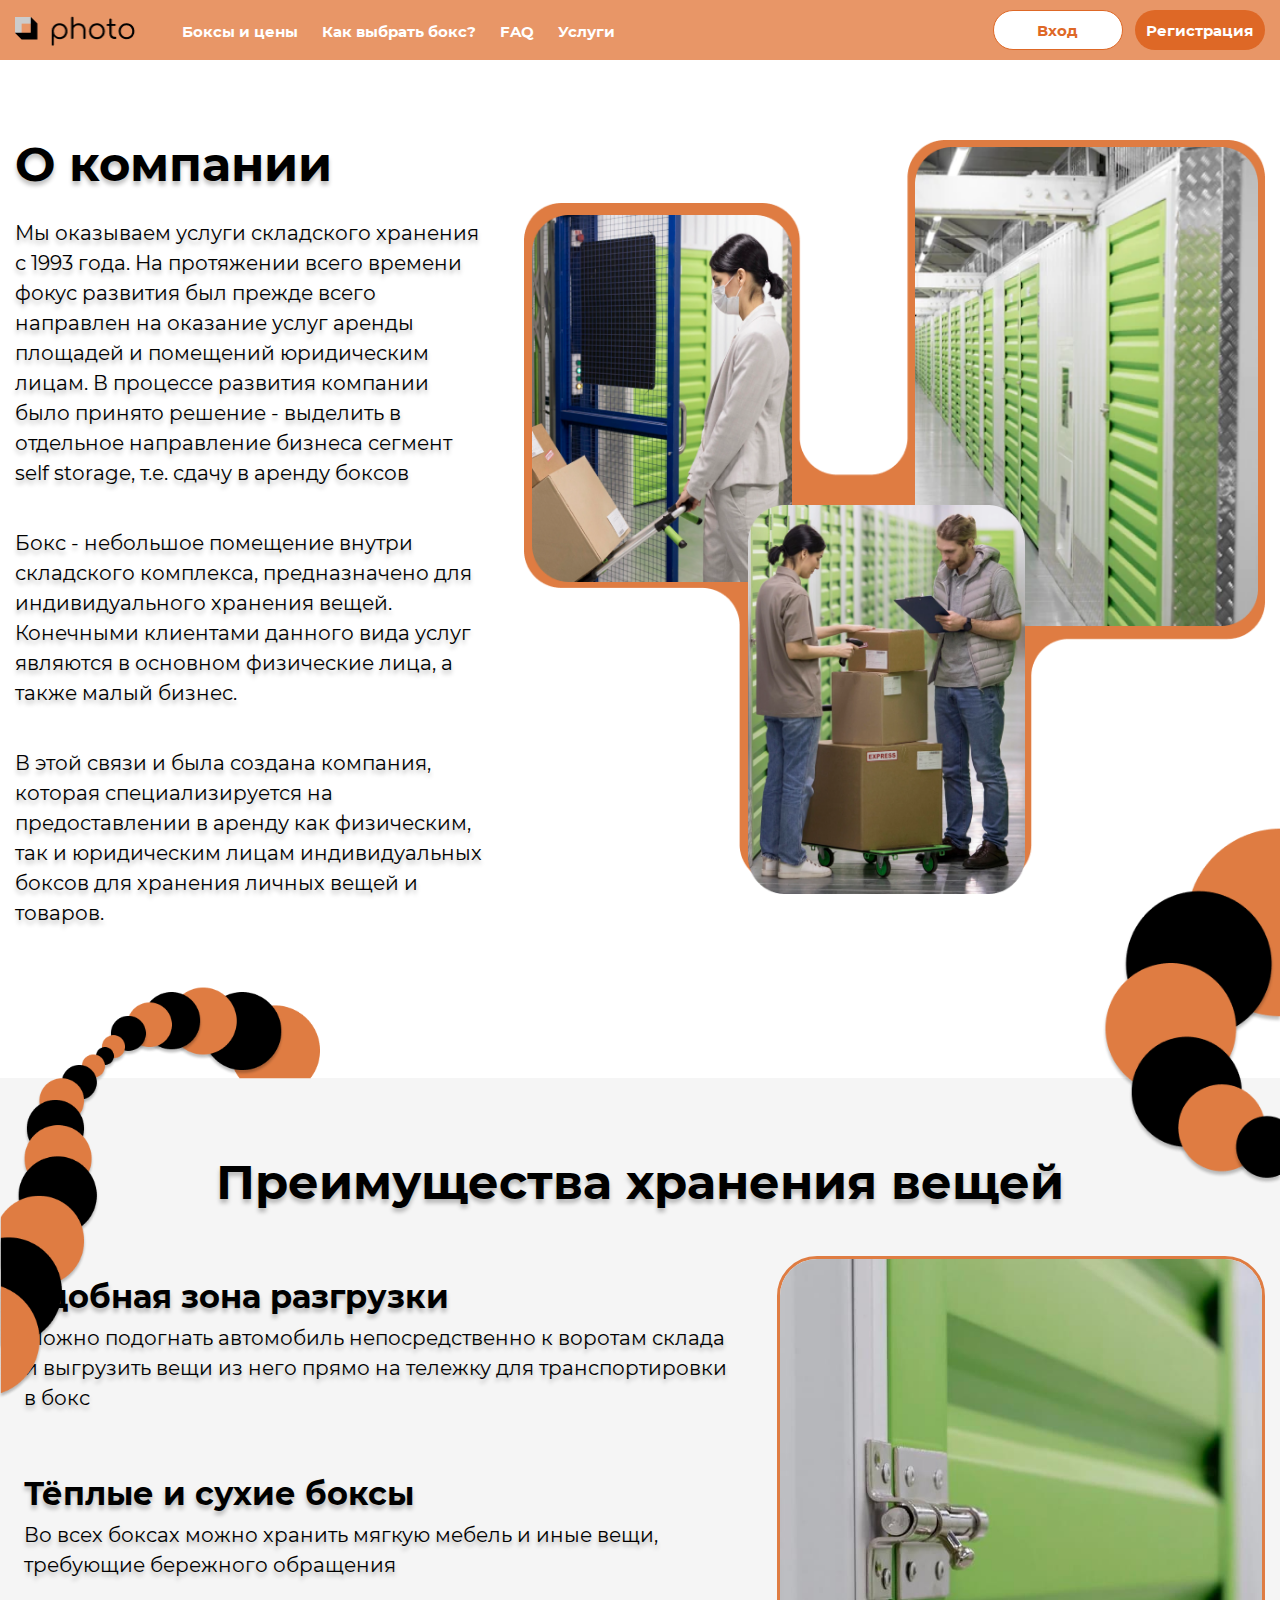
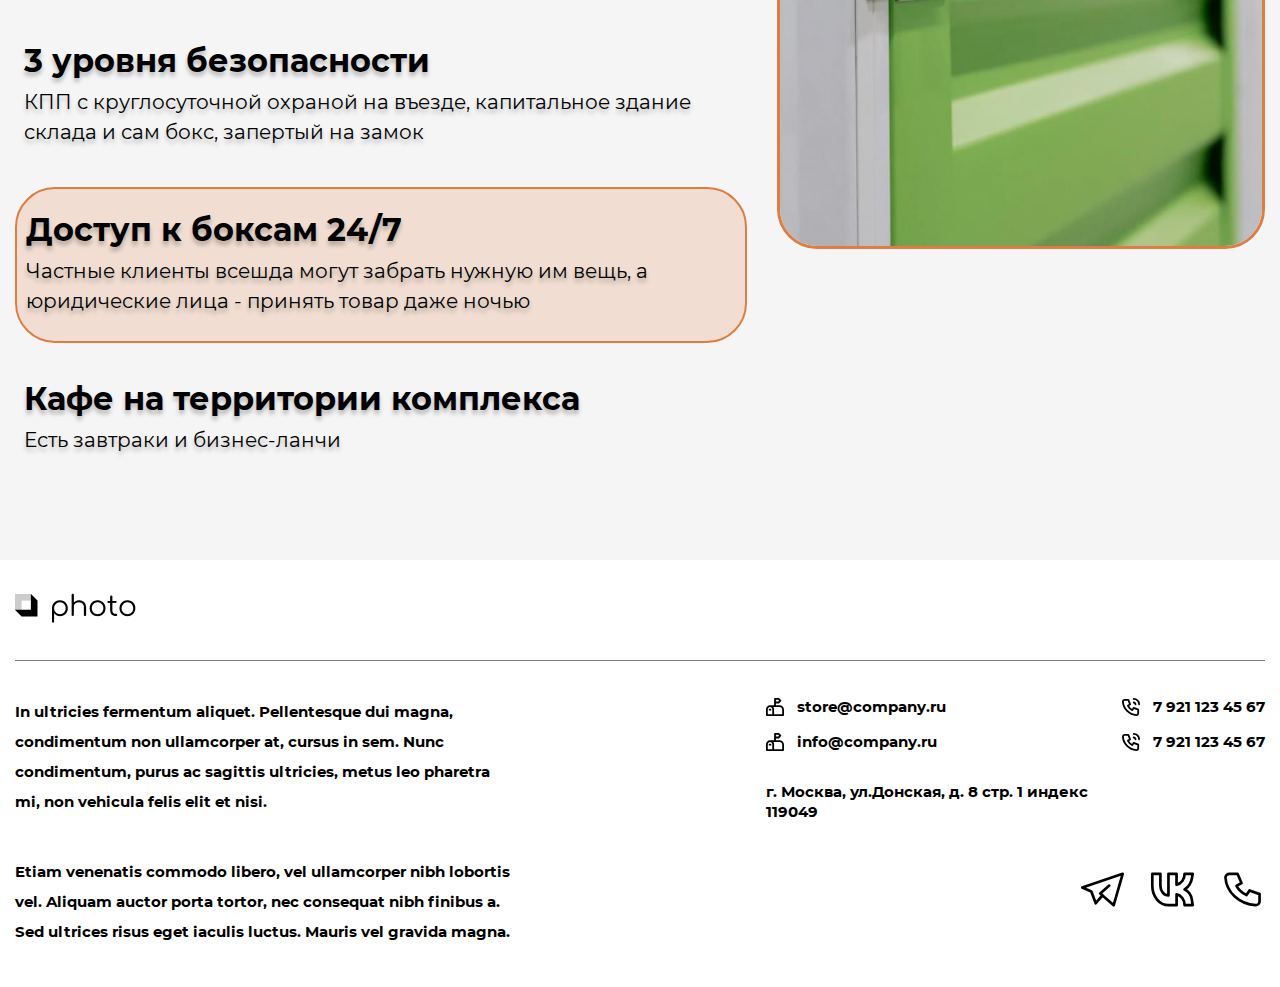
==== commit 25d8bd4e: "4" ====
--- a/index.html
+++ b/index.html
@@ -6,7 +6,7 @@
 	<meta name="format-detection" content="telephone=no">
 	<meta name="viewport" content="width=device-width, initial-scale=1.0">
 	<link rel="shortcut icon" href="img/favicon/Gulp.svg">
-	<link rel="stylesheet" href="css/style.min.css?_v=20230829005453">
+	<link rel="stylesheet" href="css/style.min.css?_v=20230829154759">
 </head>
 
 <body>
@@ -73,6 +73,9 @@
 						</div>
 					</div>
 				</div>
+
+				<img src="img/spirale-1.png" alt="spirale" class="spirale-img img-1">
+				<img src="img/spirale-2.png" alt="spirale" class="spirale-img img-2">
 			</section>
 
 			<section class="ak-advantages ak-section">
@@ -203,7 +206,7 @@
 	</div>
 </footer>
 	</div>
-	<script src="js/app.min.js?_v=20230829005453"></script>
+	<script src="js/app.min.js?_v=20230829154759"></script>
 </body>
 
 </html>--- a/css/style.min.css
+++ b/css/style.min.css
@@ -1 +1 @@
-@charset "UTF-8";@font-face{font-family:Montserrat;font-display:swap;src:url(../fonts/Montserrat-Black.woff2) format("woff2"),url(../fonts/Montserrat-Black.woff) format("woff");font-weight:900;font-style:normal}@font-face{font-family:Montserrat;font-display:swap;src:url(../fonts/Montserrat-Bold.woff2) format("woff2"),url(../fonts/Montserrat-Bold.woff) format("woff");font-weight:700;font-style:normal}@font-face{font-family:Montserrat;font-display:swap;src:url(../fonts/Montserrat-ExtraBold.woff2) format("woff2"),url(../fonts/Montserrat-ExtraBold.woff) format("woff");font-weight:800;font-style:normal}@font-face{font-family:Montserrat;font-display:swap;src:url(../fonts/Montserrat-ExtraLight.woff2) format("woff2"),url(../fonts/Montserrat-ExtraLight.woff) format("woff");font-weight:200;font-style:normal}@font-face{font-family:Montserrat;font-display:swap;src:url(../fonts/Montserrat-Light.woff2) format("woff2"),url(../fonts/Montserrat-Light.woff) format("woff");font-weight:300;font-style:normal}@font-face{font-family:Montserrat;font-display:swap;src:url(../fonts/Montserrat-Medium.woff2) format("woff2"),url(../fonts/Montserrat-Medium.woff) format("woff");font-weight:500;font-style:normal}@font-face{font-family:Montserrat;font-display:swap;src:url(../fonts/Montserrat-SemiBold.woff2) format("woff2"),url(../fonts/Montserrat-SemiBold.woff) format("woff");font-weight:600;font-style:normal}@font-face{font-family:Montserrat;font-display:swap;src:url(../fonts/Montserrat-Thin.woff2) format("woff2"),url(../fonts/Montserrat-Thin.woff) format("woff");font-weight:100;font-style:normal}@font-face{font-family:Montserrat;font-display:swap;src:url(../fonts/Montserrat-Regular.woff2) format("woff2"),url(../fonts/Montserrat-Regular.woff) format("woff");font-weight:400;font-style:normal}@font-face{font-family:icomoon;src:url(../fonts/iconsfont/icomoon.eot);src:url(../fonts/iconsfont/icomoon.eot) format("embedded-opentype"),url(../fonts/iconsfont/icomoon.ttf) format("truetype"),url(../fonts/iconsfont/icomoon.woff) format("woff"),url(../fonts/iconsfont/icomoon.svg) format("svg");font-weight:400;font-style:normal;font-display:block}[class*=" icon-"],[class^=icon-]{font-family:icomoon!important;speak:never;font-style:normal;font-weight:400;font-variant:normal;text-transform:none;line-height:1;-webkit-font-smoothing:antialiased;-moz-osx-font-smoothing:grayscale}.icon-phone:before{content:"\e900"}.icon-tel:before{content:"\e901"}.icon-telegram:before{content:"\e902"}.icon-vk:before{content:"\e903"}*{padding:0;margin:0;border:0}*,:after,:before{-webkit-box-sizing:border-box;box-sizing:border-box}:active,:focus{outline:0}a:active,a:focus{outline:0}aside,footer,header,nav,section{display:block}body,html{height:100%;min-width:320px}body{line-height:1;font-family:Montserrat,sans-serif;-ms-text-size-adjust:100%;-moz-text-size-adjust:100%;-webkit-text-size-adjust:100%}button,input,textarea{font-family:Montserrat,sans-serif}input::-ms-clear{display:none}button{cursor:pointer;background-color:transparent}button::-moz-focus-inner{padding:0;border:0}a,a:visited{text-decoration:none}a:hover{text-decoration:none}ul li{list-style:none}img{vertical-align:top;pointer-events:none}h1,h2,h3,h4,h5,h6{font-weight:inherit;font-size:inherit}*{-webkit-box-sizing:border-box;box-sizing:border-box}::-webkit-scrollbar{width:8px}::-webkit-scrollbar-track{background-color:#fbf8ec}::-webkit-scrollbar-thumb{background-color:#de6826;border-radius:10px}html._lock{overflow:hidden;position:relative;height:100%}body{color:#000;font-size:20px;font-weight:400}body._lock{overflow:hidden;position:relative;height:100%}.ak-wrapper{width:100%;min-height:100%;overflow:hidden;display:-webkit-box;display:-ms-flexbox;display:flex;-webkit-box-orient:vertical;-webkit-box-direction:normal;-ms-flex-direction:column;flex-direction:column}.ak-container{max-width:1440px;margin:0 auto;padding:0 15px}.ak-page{-webkit-box-flex:1;-ms-flex:1 1 auto;flex:1 1 auto}.ak-section{padding:80px 0}.ak-h1{text-shadow:0 4px 4px rgba(0,0,0,.25);font-size:64px;font-weight:700;line-height:30px}.ak-h2{color:#000;text-shadow:0 4px 4px rgba(0,0,0,.25);font-size:48px;font-weight:700}.ak-button{border-radius:20px;background:#de6826;color:#fff;padding:0 10px;font-weight:700;font-size:15px}.ak-p{color:#000;text-shadow:0 4px 4px rgba(0,0,0,.25);font-size:20px;font-weight:400;line-height:30px}.ak-tabs-list{display:-webkit-box;display:-ms-flexbox;display:flex;-webkit-box-align:center;-ms-flex-align:center;align-items:center;-ms-flex-wrap:wrap;flex-wrap:wrap;gap:10px;padding:15px 30px;border-radius:30px;background-color:#000}.ak-tabs-btn{border-radius:30px;color:#fff;padding:12px 34px;border:1px solid transparent;background-color:transparent;cursor:pointer;-webkit-transition:.2s;-o-transition:.2s;transition:.2s}.ak-tabs-btn._tab-btn-active{background-color:#df7c42}.ak-tabs-btn:hover{border:1px solid #df7c42}._none{display:none}.header{background-color:#e89667}.header__body{height:60px;padding:5px 0;display:-webkit-box;display:-ms-flexbox;display:flex;-webkit-box-align:center;-ms-flex-align:center;align-items:center;-webkit-box-pack:justify;-ms-flex-pack:justify;justify-content:space-between}.header__content{display:-webkit-box;display:-ms-flexbox;display:flex;-webkit-box-align:center;-ms-flex-align:center;align-items:center;-webkit-column-gap:45px;-moz-column-gap:45px;column-gap:45px}.header__logo{display:-webkit-box;display:-ms-flexbox;display:flex;-webkit-box-align:center;-ms-flex-align:center;align-items:center;-webkit-box-pack:center;-ms-flex-pack:center;justify-content:center;width:122px}.header__logo-img{max-width:100%;max-height:100%;-o-object-fit:cover;object-fit:cover}.header__list{display:-webkit-box;display:-ms-flexbox;display:flex;-webkit-box-align:center;-ms-flex-align:center;align-items:center;gap:24px}.header__link{color:#fff;font-size:15px;font-weight:700;position:relative}.header__link::after{content:"";position:absolute;top:100%;left:50%;-webkit-transform:translateX(-50%);-ms-transform:translateX(-50%);transform:translateX(-50%);width:0;height:2px;background-color:#fff;-webkit-transition:.2s;-o-transition:.2s;transition:.2s}.header__link:hover::after{width:100%}.header__wp-buttons{display:-webkit-box;display:-ms-flexbox;display:flex;-webkit-box-align:center;-ms-flex-align:center;align-items:center;-webkit-column-gap:12px;-moz-column-gap:12px;column-gap:12px}.header__wp-buttons a{display:-webkit-box;display:-ms-flexbox;display:flex;text-align:center;-webkit-box-align:center;-ms-flex-align:center;align-items:center;-webkit-box-pack:center;-ms-flex-pack:center;justify-content:center}.header__btn-auth{border:1px solid #de6826;background-color:#fff;width:130px;height:40px;color:#de6826;-webkit-transition:.2s;-o-transition:.2s;transition:.2s}.header__btn-auth:hover{color:#fff;background-color:#de6826}.header__btn-register{width:130px;height:40px;-webkit-transition:.2s;-o-transition:.2s;transition:.2s}.header__btn-register:hover{color:#de6826;background-color:#fff}.ak-header-burger{display:none;position:relative;width:50px;height:50px;cursor:pointer;border-radius:50%;z-index:5;background-color:#fff}.ak-header-burger span{position:absolute;-webkit-transition:all .2s ease 0s;-o-transition:all .2s ease 0s;transition:all .2s ease 0s;width:28px;height:3px;background:#de6826;left:11px}.ak-header-burger span:nth-child(1){top:17px}.ak-header-burger span:nth-child(2){top:23.5px}.ak-header-burger span:nth-child(3){bottom:16.5px}.ak-header-burger._active span{-webkit-transform:scale(0);-ms-transform:scale(0);transform:scale(0)}.ak-header-burger._active span:first-child{top:50%;-webkit-transform:translateY(-50%) rotate(-45deg);-ms-transform:translateY(-50%) rotate(-45deg);transform:translateY(-50%) rotate(-45deg)}.ak-header-burger._active span:last-child{bottom:50%;-webkit-transform:translateY(50%) rotate(45deg);-ms-transform:translateY(50%) rotate(45deg);transform:translateY(50%) rotate(45deg)}.footer{padding:15px 0 40px 0}.footer__wp-logo{width:227px;height:63px;display:-webkit-box;display:-ms-flexbox;display:flex;-webkit-box-align:center;-ms-flex-align:center;align-items:center}.footer__logo{max-width:100%;max-height:100%;-o-object-fit:cover;object-fit:cover}.footer__body{padding-top:36px;margin-top:22px;border-top:1px solid rgba(0,0,0,.5);width:100%;display:-webkit-box;display:-ms-flexbox;display:flex;-webkit-box-align:start;-ms-flex-align:start;align-items:flex-start;-webkit-box-pack:justify;-ms-flex-pack:justify;justify-content:space-between;gap:30px}.footer__wp-text{max-width:40%;display:-webkit-box;display:-ms-flexbox;display:flex;-webkit-box-orient:vertical;-webkit-box-direction:normal;-ms-flex-direction:column;flex-direction:column;-webkit-box-align:start;-ms-flex-align:start;align-items:flex-start;row-gap:40px}.footer__text{font-size:15px;font-weight:700;line-height:30px}.footer__wp-contacts{display:-webkit-box;display:-ms-flexbox;display:flex;-webkit-box-orient:vertical;-webkit-box-direction:normal;-ms-flex-direction:column;flex-direction:column;-webkit-box-align:end;-ms-flex-align:end;align-items:flex-end;row-gap:50px}.footer__contacts{display:-ms-grid;display:grid;-ms-grid-columns:(auto)[2];grid-template-columns:repeat(2,auto);gap:30px}.footer__contacts-block{display:-webkit-box;display:-ms-flexbox;display:flex;-webkit-box-orient:vertical;-webkit-box-direction:normal;-ms-flex-direction:column;flex-direction:column;-webkit-box-align:start;-ms-flex-align:start;align-items:flex-start;row-gap:15px;color:#000;font-size:15px;font-weight:700;max-width:326px}.footer__contacts-block:nth-child(2){-webkit-box-ordinal-group:4;-ms-flex-order:3;order:3}.footer__contacts-block a{display:-webkit-box;display:-ms-flexbox;display:flex;-webkit-box-align:center;-ms-flex-align:center;align-items:center;gap:13px;color:#000;font-size:15px;font-weight:700}.footer__contacts-block a svg{width:18px;height:18px;fill:none}.footer__contacts-block a span{position:relative}.footer__contacts-block a span::after{content:"";position:absolute;top:100%;left:50%;width:0;-webkit-transform:translateX(-50%);-ms-transform:translateX(-50%);transform:translateX(-50%);height:1px;background-color:#000;-webkit-transition:.2s;-o-transition:.2s;transition:.2s}.footer__contacts-block a:hover span::after{width:100%}.footer__contacts-block span{line-height:20px}.footer__socialNetwork{display:-webkit-box;display:-ms-flexbox;display:flex;-webkit-box-align:center;-ms-flex-align:center;align-items:center;gap:25px}.footer__socialNetwork-link svg{width:45px;height:35px;fill:none;stroke:#000;-webkit-transition:.1s;-o-transition:.1s;transition:.1s}.footer__socialNetwork-link:nth-child(1):hover svg{stroke:#37aeed}.footer__socialNetwork-link:nth-child(2):hover svg{stroke:#577da8}.footer__socialNetwork-link:nth-child(3):hover svg{stroke:#de6826}.ak-authorization__container{display:-webkit-box;display:-ms-flexbox;display:flex;-webkit-box-align:center;-ms-flex-align:center;align-items:center;-webkit-box-pack:center;-ms-flex-pack:center;justify-content:center;height:100%}.ak-authorization__wrapper{padding-top:40px;width:100%;display:-webkit-box;display:-ms-flexbox;display:flex;-webkit-box-orient:vertical;-webkit-box-direction:normal;-ms-flex-direction:column;flex-direction:column;-webkit-box-align:center;-ms-flex-align:center;align-items:center;row-gap:40px}.ak-authorization__navigate{display:-webkit-box;display:-ms-flexbox;display:flex;-webkit-box-orient:vertical;-webkit-box-direction:normal;-ms-flex-direction:column;flex-direction:column;-webkit-box-align:center;-ms-flex-align:center;align-items:center;row-gap:40px}.ak-authorization__logo{width:142px;height:37px;margin:0 auto;display:-webkit-box;display:-ms-flexbox;display:flex;-webkit-box-align:center;-ms-flex-align:center;align-items:center;-webkit-box-pack:center;-ms-flex-pack:center;justify-content:center}.ak-authorization__logo img{max-width:100%;max-height:100%;-o-object-fit:cover;object-fit:cover}.ak-authorization__list{background-color:#000;border-radius:18px;display:-webkit-box;display:-ms-flexbox;display:flex;-webkit-box-align:center;-ms-flex-align:center;align-items:center;gap:15px;padding:15px;-webkit-box-pack:justify;-ms-flex-pack:justify;justify-content:space-between}.ak-authorization__li{display:-webkit-inline-box;display:-ms-inline-flexbox;display:inline-flex}.ak-authorization__link{color:#fff;text-align:center;font-weight:700;font-size:17px;padding:12px 50px;background-color:#000}.ak-authorization__link._active{font-size:20px;background-color:#df7c42}.ak-authorization__body{max-width:948px;border-radius:20px;border:2px solid #df7c42;background:rgba(255,255,255,.63);-webkit-box-shadow:5px 5px 6px 0 rgba(0,0,0,.25);box-shadow:5px 5px 6px 0 rgba(0,0,0,.25);padding:60px 140px 75px 140px;display:-webkit-box;display:-ms-flexbox;display:flex;-webkit-box-align:center;-ms-flex-align:center;align-items:center;-webkit-box-pack:center;-ms-flex-pack:center;justify-content:center}.ak-form{display:-webkit-box;display:-ms-flexbox;display:flex;-webkit-box-orient:vertical;-webkit-box-direction:normal;-ms-flex-direction:column;flex-direction:column;-webkit-box-align:center;-ms-flex-align:center;align-items:center;row-gap:28px;width:669px}.ak-form__wp-input{position:relative;width:100%}.ak-form__wp-input svg{position:absolute;left:35px;width:35px;height:35px;top:50%;-webkit-transform:translateY(-50%);-ms-transform:translateY(-50%);transform:translateY(-50%);stroke:#000;fill:none;-webkit-transition:.2s;-o-transition:.2s;transition:.2s}.ak-form__wp-input .change-data-btn{position:absolute;right:8px;top:8px;color:#fff;font-size:12px;font-weight:700;padding:4px 9px;border-radius:90px;background-color:#df7c42;border:1px solid #df7c42;-webkit-transition:.2s;-o-transition:.2s;transition:.2s}.ak-form__wp-input .change-data-btn:hover{background-color:transparent;color:#df7c42}.ak-form__input{width:100%;border-radius:20px;border:2px solid #000;background:rgba(255,255,255,.63);-webkit-box-shadow:5px 5px 6px 0 rgba(0,0,0,.25);box-shadow:5px 5px 6px 0 rgba(0,0,0,.25);padding:30px 20px 30px 90px;font-size:20px;font-weight:400;-webkit-transition:.2s;-o-transition:.2s;transition:.2s}.ak-form__input::-webkit-input-placeholder{color:rgba(0,0,0,.8)}.ak-form__input::-moz-placeholder{color:rgba(0,0,0,.8)}.ak-form__input:-ms-input-placeholder{color:rgba(0,0,0,.8)}.ak-form__input::-ms-input-placeholder{color:rgba(0,0,0,.8)}.ak-form__input::placeholder{color:rgba(0,0,0,.8)}.ak-form__info{font-size:17px;font-weight:700;display:-webkit-box;display:-ms-flexbox;display:flex;-webkit-box-align:center;-ms-flex-align:center;align-items:center;gap:5px}.ak-form__info span{color:#000}.ak-form__info a{color:#df7c42;font-weight:700;font-size:17px;position:relative;white-space:nowrap}.ak-form__info a::after{content:"";position:absolute;top:100%;left:50%;-webkit-transform:translateX(-50%);-ms-transform:translateX(-50%);transform:translateX(-50%);width:100%;height:1px;background-color:#df7c42;-webkit-transition:.2s;-o-transition:.2s;transition:.2s}.ak-form__info a:hover::after{width:0}.ak-form__wp-button{display:-webkit-box;display:-ms-flexbox;display:flex;-webkit-box-orient:vertical;-webkit-box-direction:normal;-ms-flex-direction:column;flex-direction:column;-webkit-box-align:center;-ms-flex-align:center;align-items:center;margin-top:28px}.ak-form__wp-button a{position:relative;margin-top:7px;font-weight:700;font-size:17px;color:#df7c42}.ak-form__wp-button a::after{content:"";position:absolute;top:100%;left:50%;-webkit-transform:translateX(-50%);-ms-transform:translateX(-50%);transform:translateX(-50%);width:100%;height:1px;background-color:#df7c42;-webkit-transition:.2s;-o-transition:.2s;transition:.2s}.ak-form__wp-button a:hover::after{width:0}.ak-form__wp-checkbox{display:-webkit-box;display:-ms-flexbox;display:flex;-webkit-box-align:center;-ms-flex-align:center;align-items:center;-webkit-box-pack:center;-ms-flex-pack:center;justify-content:center;margin-bottom:15px}.ak-form__wp-checkbox span{font-size:17px;font-weight:700;margin-left:15px}.ak-form__wp-checkbox span a{text-decoration:underline}.ak-form__wp-checkbox span a::after{display:none}.ak-form__wp-checkbox span a:hover{text-decoration:none}.ak-form__wp-checkbox input{display:none;opacity:0;visibility:hidden}.ak-form__wp-checkbox input:checked+.ak-form__checkbox-label::before{-webkit-transform:scale(1);-ms-transform:scale(1);transform:scale(1)}.ak-form__checkbox-label{-webkit-box-flex:0;-ms-flex:0 0 30px;flex:0 0 30px;width:30px;height:30px;border-radius:10px;border:2px solid #000;padding:2px;cursor:pointer;position:relative}.ak-form__checkbox-label::before{content:"";position:absolute;top:2px;left:2px;right:2px;bottom:2px;border-radius:6px;background-color:#df7c42;-webkit-transition:.2s;-o-transition:.2s;transition:.2s;-webkit-transform:scale(0);-ms-transform:scale(0);transform:scale(0)}.ak-form__button{padding:12px 88px;font-size:20px;border:2px solid #df7c42;background-color:#df7c42;-webkit-transition:.2s;-o-transition:.2s;transition:.2s}.ak-form__button:hover{background-color:#fff;color:#df7c42}.successfully{display:-webkit-box;display:-ms-flexbox;display:flex;-webkit-box-align:center;-ms-flex-align:center;align-items:center;-webkit-box-pack:center;-ms-flex-pack:center;justify-content:center;position:fixed;left:0;top:0;width:100%;height:100%;background-color:rgba(0,0,0,.4);opacity:0;visibility:hidden;-webkit-transition:.1s;-o-transition:.1s;transition:.1s}.successfully__content{background-color:#fff;padding:60px 130px;border-radius:20px;border:3px solid #df7c42;-webkit-transform:scale(0);-ms-transform:scale(0);transform:scale(0);-webkit-transition:.2s ease-in-out;-o-transition:.2s ease-in-out;transition:.2s ease-in-out}.successfully__content span{color:#df7c42;text-align:center;font-size:32px;font-weight:700}.successfully._success{opacity:1;visibility:visible}.successfully._success .successfully__content{-webkit-transform:scale(1);-ms-transform:scale(1);transform:scale(1)}.modal{-webkit-overflow-scrolling:touch;z-index:100;padding:30px 10px;position:fixed;top:0;left:0;width:100%;height:100%;-webkit-transition:visibility .8s ease 0s;-o-transition:visibility .8s ease 0s;transition:visibility .8s ease 0s;visibility:hidden}.modal::before{content:"";background-color:rgba(0,0,0,.7);position:fixed;width:100%;height:100%;top:0;left:0;opacity:0;-webkit-transition:opacity .8s ease 0s;-o-transition:opacity .8s ease 0s;transition:opacity .8s ease 0s}.modal._show{visibility:visible;overflow:auto}.modal._show::before{opacity:1}.modal._show .modal_body{-webkit-transform:scale(1);-ms-transform:scale(1);transform:scale(1)}.modal._active{overflow:auto;visibility:visible}.modal._active::before{opacity:1}.modal._active .modal_body{-webkit-transition:all .3s ease .2s;-o-transition:all .3s ease .2s;transition:all .3s ease .2s;-webkit-transform:scale(1);-ms-transform:scale(1);transform:scale(1)}.modal_content{display:-webkit-box;display:-ms-flexbox;display:flex;-webkit-box-orient:vertical;-webkit-box-direction:normal;-ms-flex-direction:column;flex-direction:column;-webkit-box-align:center;-ms-flex-align:center;align-items:center;min-height:100%;-webkit-box-flex:1;-ms-flex:1 1 auto;flex:1 1 auto;width:100%;display:flex;-webkit-box-pack:center;-ms-flex-pack:center;justify-content:center;align-items:center}.modal_body{-webkit-transform:scale(0);-ms-transform:scale(0);transform:scale(0);-webkit-transition:all .3s ease 0s;-o-transition:all .3s ease 0s;transition:all .3s ease 0s}.modal_close{width:30px;height:30px;position:absolute;top:0;right:0;cursor:pointer;border:2px solid #757575;background-color:rgba(223,223,223,.8235294118);border-radius:8px;-webkit-transition:.2s;-o-transition:.2s;transition:.2s;-webkit-transform:translate(50%,-50%);-ms-transform:translate(50%,-50%);transform:translate(50%,-50%)}.modal_close span{display:block;position:absolute;width:50%;height:2px;background-color:#555353;-webkit-transition:.2s;-o-transition:.2s;transition:.2s;left:50%}.modal_close span:first-child{-webkit-transform:translateX(-50%) rotate(45deg);-ms-transform:translateX(-50%) rotate(45deg);transform:translateX(-50%) rotate(45deg);top:12px}.modal_close span:last-child{-webkit-transform:translateX(-50%) rotate(-45deg);-ms-transform:translateX(-50%) rotate(-45deg);transform:translateX(-50%) rotate(-45deg);top:12px}.modal_close:hover{border:2px solid red}.modal_close:hover span{background-color:red}.modal-confirm{width:100%;border-radius:20px;border:3px solid #df7c42;background:#fff;padding:50px;display:-webkit-box;display:-ms-flexbox;display:flex;-webkit-box-align:center;-ms-flex-align:center;align-items:center;-webkit-box-pack:center;-ms-flex-pack:center;justify-content:center;-webkit-box-orient:vertical;-webkit-box-direction:normal;-ms-flex-direction:column;flex-direction:column;row-gap:20px}.modal-confirm__span{text-align:center;color:#df7c42;font-size:24px;font-weight:700}.modal-confirm__wp-button{display:-webkit-box;display:-ms-flexbox;display:flex;-webkit-box-align:center;-ms-flex-align:center;align-items:center;gap:15px;-webkit-transition:.2s;-o-transition:.2s;transition:.2s}.modal-confirm__button{border-radius:4px;padding:5px 15px;-webkit-transition:.2s;-o-transition:.2s;transition:.2s;border:2px solid #df7c42;background-color:#df7c42}.modal-confirm__button:hover{background-color:transparent;color:#df7c42}._my-accordion{overflow:hidden}._my-accordion._open ._my-accordion-content{opacity:1}._my-accordion-content{-webkit-box-sizing:content-box;box-sizing:content-box;max-height:0;opacity:0;will-change:max-height}.ak-about__body{display:-webkit-box;display:-ms-flexbox;display:flex;-webkit-column-gap:40px;-moz-column-gap:40px;column-gap:40px}.ak-about__content{-webkit-box-flex:0;-ms-flex:0 1 40%;flex:0 1 40%}.ak-about__wp-text{display:-webkit-box;display:-ms-flexbox;display:flex;-webkit-box-align:start;-ms-flex-align:start;align-items:flex-start;-webkit-box-orient:vertical;-webkit-box-direction:normal;-ms-flex-direction:column;flex-direction:column;row-gap:40px;margin-top:30px}.ak-about__wp-img{display:inline;max-width:789px;max-height:790px;-webkit-box-flex:0;-ms-flex:0 1 789px;flex:0 1 789px;position:relative;display:-webkit-box;display:-ms-flexbox;display:flex;-webkit-box-align:start;-ms-flex-align:start;align-items:flex-start;-webkit-box-pack:center;-ms-flex-pack:center;justify-content:center}.ak-about__img{position:absolute;z-index:1}.ak-about__img:nth-child(1){left:1.0025062657%;top:9.5238095238%;width:35.0877192982%}.ak-about__img:nth-child(2){width:46.2406015038%;right:1.0025062657%;top:.8771929825%}.ak-about__img:nth-child(3){width:37.343358396%;z-index:2;top:46.365914787%;left:30.2005012531%}.ak-about__img-bg{max-width:100%;max-height:100%;-o-object-fit:cover;object-fit:cover}.ak-advantages{background:#f5f5f5}.ak-advantages__title{text-align:center}.ak-advantages__body{display:-webkit-box;display:-ms-flexbox;display:flex;-webkit-box-align:start;-ms-flex-align:start;align-items:flex-start;gap:30px;margin-top:50px}.ak-advantages__content{-webkit-box-flex:0;-ms-flex:0 1 60%;flex:0 1 60%}.ak-advantages__list{display:-webkit-box;display:-ms-flexbox;display:flex;-webkit-box-orient:vertical;-webkit-box-direction:normal;-ms-flex-direction:column;flex-direction:column;-webkit-box-align:start;-ms-flex-align:start;align-items:flex-start;row-gap:15px}.ak-advantages__item{border-radius:40px;padding:25px 9px}.ak-advantages__item._active{border:2px solid #df7c42;background:#f1ddd1}.ak-advantages__item-title{text-shadow:0 4px 4px rgba(0,0,0,.25);font-size:32px;font-weight:700}.ak-advantages__item-text{text-shadow:0 4px 4px rgba(0,0,0,.25);font-size:20px;font-weight:400;line-height:30px;margin-top:10px;max-width:800px}.ak-advantages__wp-img{-webkit-box-flex:0;-ms-flex:0 1 40%;flex:0 1 40%;display:-webkit-box;display:-ms-flexbox;display:flex;-webkit-box-align:center;-ms-flex-align:center;align-items:center;-webkit-box-pack:center;-ms-flex-pack:center;justify-content:center;border-radius:40px;border:3px solid #df7c42;overflow:hidden}.ak-advantages__img{max-width:100%;max-height:100%;-o-object-fit:cover;object-fit:cover}.ak-questions{padding:40px 0;position:relative}.ak-questions::before{content:"";position:absolute;background:-webkit-gradient(linear,left top,left bottom,from(rgba(223,124,66,.6)),to(rgba(255,120,44,0)));background:-o-linear-gradient(top,rgba(223,124,66,.6) 0,rgba(255,120,44,0) 100%);background:linear-gradient(180deg,rgba(223,124,66,.6) 0,rgba(255,120,44,0) 100%);left:0;top:0;width:100%;height:300px;z-index:-1}.ak-questions__body{display:-webkit-box;display:-ms-flexbox;display:flex;-webkit-box-orient:vertical;-webkit-box-direction:normal;-ms-flex-direction:column;flex-direction:column;-webkit-box-align:center;-ms-flex-align:center;align-items:center;row-gap:65px}.ak-questions__title{text-align:center}.ak-questions__tab:hover{border:1px solid #df7c42}.ak-questions__tab-content{display:none;-webkit-box-orient:vertical;-webkit-box-direction:normal;-ms-flex-direction:column;flex-direction:column;-webkit-box-align:center;-ms-flex-align:center;align-items:center;row-gap:16px}.ak-questions__tab-content._tab-content-active{display:-webkit-box;display:-ms-flexbox;display:flex}.ak-questions__accordion{padding:10px 20px 10px 45px;border-top:2px solid #000;border-bottom:2px solid #000}.ak-questions__accordion._open .ak-questions__accordion-title{padding:5px 20px;border:2px solid #000;background:rgba(223,124,66,.3)}.ak-questions__accordion._open .ak-questions__accordion-title span{margin-left:25px}.ak-questions__accordion._open .ak-questions__accordion-title img{width:50px}.ak-questions__accordion._open .ak-questions__accordion-button{background-color:#000}.ak-questions__accordion._open .ak-questions__accordion-button::after{width:14px}.ak-questions__accordion._open .ak-questions__accordion-button::before{height:0}.ak-questions__accordion._open .ak-questions__accordion-content{padding:25px 40px 0 0;opacity:1}.ak-questions__accordion._open .ak-questions__accordion-text{opacity:1;visibility:visible}.ak-questions__accordion-control{display:-webkit-box;display:-ms-flexbox;display:flex;-webkit-box-align:center;-ms-flex-align:center;align-items:center;-webkit-box-pack:justify;-ms-flex-pack:justify;justify-content:space-between;-webkit-column-gap:15px;-moz-column-gap:15px;column-gap:15px}.ak-questions__accordion-title{font-size:24px;font-weight:700;line-height:25px;border-radius:20px;border:2px solid transparent;-webkit-transition:.2s;-o-transition:.2s;transition:.2s;display:-webkit-box;display:-ms-flexbox;display:flex;-webkit-box-align:center;-ms-flex-align:center;align-items:center}.ak-questions__accordion-title span{-webkit-transition:.2s;-o-transition:.2s;transition:.2s}.ak-questions__accordion-title img{width:0;-webkit-transition:.2s;-o-transition:.2s;transition:.2s}.ak-questions__accordion-button{background-color:rgba(255,120,44,.8980392157);-webkit-box-flex:0;-ms-flex:0 0 45px;flex:0 0 45px;width:45px;height:45px;border-radius:50%;position:relative;-webkit-transition:.2s;-o-transition:.2s;transition:.2s}.ak-questions__accordion-button::after,.ak-questions__accordion-button::before{content:"";position:absolute;background-color:#fff;left:50%;top:50%;-webkit-transform:translate(-50%,-50%);-ms-transform:translate(-50%,-50%);transform:translate(-50%,-50%);-webkit-transition:.2s;-o-transition:.2s;transition:.2s}.ak-questions__accordion-button::after{width:20px;height:5px}.ak-questions__accordion-button::before{height:20px;width:5px}.ak-questions__accordion-content{padding:0 40px 0 0;display:-webkit-box;display:-ms-flexbox;display:flex;-webkit-box-align:start;-ms-flex-align:start;align-items:flex-start;-webkit-box-pack:end;-ms-flex-pack:end;justify-content:flex-end;overflow:hidden;max-height:0;opacity:0;will-change:max-height;-webkit-transition:all .2s;-o-transition:all .2s;transition:all .2s;-webkit-box-sizing:content-box;box-sizing:content-box}.ak-questions__accordion-text{text-align:right;padding:15px;border-radius:20px;border:2px solid #000;background:rgba(223,124,66,.3);width:70%;opacity:0;visibility:hidden;-webkit-transition:.2s;-o-transition:.2s;transition:.2s}.ak-servicesIntro{padding:50px 0}.ak-servicesIntro__title{text-align:center;font-size:64px}.ak-servicesIntro__body{margin-top:40px;background:-webkit-gradient(linear,left top,left bottom,from(rgba(223,124,66,.6)),to(rgba(255,120,44,0)));background:-o-linear-gradient(top,rgba(223,124,66,.6) 0,rgba(255,120,44,0) 100%);background:linear-gradient(180deg,rgba(223,124,66,.6) 0,rgba(255,120,44,0) 100%)}.ak-servicesIntro__content{padding-top:40px;display:-webkit-box;display:-ms-flexbox;display:flex;-webkit-box-align:start;-ms-flex-align:start;align-items:flex-start;-webkit-box-pack:justify;-ms-flex-pack:justify;justify-content:space-between;position:relative}.ak-servicesIntro__wp-text{max-width:60%;position:relative}.ak-servicesIntro__wp-text svg{position:absolute;top:100%;left:50%;-webkit-transform:translate(-50%,100%);-ms-transform:translate(-50%,100%);transform:translate(-50%,100%);width:32px;fill:none;stroke:#000;cursor:pointer;opacity:0;visibility:hidden;-webkit-transition:.2s;-o-transition:.2s;transition:.2s}.ak-servicesIntro__wp-text svg._vis{-webkit-transform:rotate(180deg);-ms-transform:rotate(180deg);transform:rotate(180deg)}.ak-servicesIntro__img{width:32.8873239437%;-webkit-transform:translateY(-20%);-ms-transform:translateY(-20%);transform:translateY(-20%)}.ak-services__body{display:-webkit-box;display:-ms-flexbox;display:flex;-webkit-box-align:center;-ms-flex-align:center;align-items:center;-webkit-box-orient:vertical;-webkit-box-direction:normal;-ms-flex-direction:column;flex-direction:column;row-gap:50px}.ak-services__tabs-content{display:-webkit-box;display:-ms-flexbox;display:flex;-webkit-box-align:center;-ms-flex-align:center;align-items:center;-webkit-box-pack:center;-ms-flex-pack:center;justify-content:center;-ms-flex-wrap:wrap;flex-wrap:wrap;gap:90px;display:none}.ak-services__tabs-content._tab-content-active{display:-webkit-box;display:-ms-flexbox;display:flex}.ak-services__item{width:350px;height:272px;border-radius:20px;border:2px solid #000;background:rgba(223,124,66,.3);-webkit-box-shadow:5px 5px 6px 0 rgba(0,0,0,.25);box-shadow:5px 5px 6px 0 rgba(0,0,0,.25);padding:40px;position:relative}.ak-services__item span{font-size:24px;font-weight:600;line-height:35px;position:relative;z-index:1}.ak-services__item img{position:absolute;right:0;bottom:0;-webkit-transform:translate(20%,10%);-ms-transform:translate(20%,10%);transform:translate(20%,10%);z-index:0;-o-object-fit:contain;object-fit:contain}.ak-account__body{display:-webkit-box;display:-ms-flexbox;display:flex}.ak-account__aside{-webkit-box-flex:0;-ms-flex:0 1 42.2535211268%;flex:0 1 42.2535211268%;border-radius:20px;border:2px solid #df7c42;background:rgba(223,124,66,.05)}.ak-account__aside-list{display:-webkit-box;display:-ms-flexbox;display:flex;-webkit-box-orient:vertical;-webkit-box-direction:normal;-ms-flex-direction:column;flex-direction:column;-webkit-box-align:center;-ms-flex-align:center;align-items:center;row-gap:50px;padding:40px 0}.ak-account__aside-item{width:70.3333333333%}.ak-account__aside-button{border-radius:20px;border:2px solid #df7c42;background-color:rgba(223,124,66,.1);font-size:32px;font-weight:700;min-width:100%;height:87px;-webkit-transition:.2s;-o-transition:.2s;transition:.2s;color:#000}.ak-account__aside-button:hover{color:#df7c42}.ak-account__aside-button._tab-btn-active{background-color:rgba(223,124,66,.5);color:#000}.ak-account__content{-webkit-box-flex:0;-ms-flex:0 1 64.0277777778%;flex:0 1 64.0277777778%;border-radius:20px;border:2px solid #df7c42;background:rgba(255,255,255,.63);position:relative}.ak-account__content-tab{display:none;width:100%;height:100%;-webkit-box-align:center;-ms-flex-align:center;align-items:center;-webkit-box-pack:center;-ms-flex-pack:center;justify-content:center;padding:40px 20px}.ak-account__content-tab._tab-content-active{display:-webkit-box;display:-ms-flexbox;display:flex}.ak-account__content-block{border-radius:20px;border:2px solid #df7c42;background:rgba(255,255,255,.63);-webkit-box-shadow:5px 5px 6px 0 rgba(0,0,0,.25);box-shadow:5px 5px 6px 0 rgba(0,0,0,.25)}.ak-account__content-block.block-password-change{width:73.3188720174%;padding:35px 45px 20px 45px}.ak-account__content-block.block-payment-methods{display:-webkit-box;display:-ms-flexbox;display:flex;-webkit-box-orient:vertical;-webkit-box-direction:normal;-ms-flex-direction:column;flex-direction:column;row-gap:80px;border:none;-webkit-box-shadow:none;box-shadow:none}.ak-account__content-block.block-account{display:-webkit-box;display:-ms-flexbox;display:flex;-webkit-box-orient:vertical;-webkit-box-direction:normal;-ms-flex-direction:column;flex-direction:column;-webkit-box-align:center;-ms-flex-align:center;align-items:center;row-gap:60px;border:none;-webkit-box-shadow:none;box-shadow:none;width:100%;height:100%}.ak-account__content-block.block-boxes{width:80%;padding:10px}.ak-account__content-block.completion-lease{padding:20px 40px;width:80%}.ak-account__content-option{padding:25px 10px;border-radius:20px;border:2px solid #df7c42;background:rgba(255,255,255,.63);-webkit-box-shadow:5px 5px 6px 0 rgba(0,0,0,.25);box-shadow:5px 5px 6px 0 rgba(0,0,0,.25);display:-webkit-box;display:-ms-flexbox;display:flex;-webkit-box-orient:vertical;-webkit-box-direction:normal;-ms-flex-direction:column;flex-direction:column;-webkit-box-align:start;-ms-flex-align:start;align-items:flex-start;row-gap:30px;width:80%;margin:0 auto}.ak-account__content-option span:nth-child(1){font-size:36px;font-weight:700}.ak-account__content-option span:nth-child(2){font-size:32px;font-weight:600}.ak-account__content-option p{font-size:24px;font-weight:500;line-height:30px}.ak-account__content-title{text-align:center;font-size:36px;font-weight:700}.ak-account__form.form-password-change{width:100%;display:-webkit-box;display:-ms-flexbox;display:flex;-webkit-box-orient:vertical;-webkit-box-direction:normal;-ms-flex-direction:column;flex-direction:column;-webkit-box-align:center;-ms-flex-align:center;align-items:center;row-gap:20px;margin-top:28px}.ak-account__form.form-account-data{border-radius:20px;border:2px solid #df7c42;background:rgba(255,255,255,.63);-webkit-box-shadow:5px 5px 6px 0 rgba(0,0,0,.25);box-shadow:5px 5px 6px 0 rgba(0,0,0,.25);padding:30px 60px 40px 15px;width:80%}.ak-account__form.form-account-data .account-data{display:-webkit-box;display:-ms-flexbox;display:flex;-webkit-box-align:center;-ms-flex-align:center;align-items:center;margin-top:30px;gap:60px}.ak-account__form.form-account-data .account-data__wp-img{width:38.8333333333%;height:62.4664879357%;border-radius:50%;overflow:hidden}.ak-account__form.form-account-data .account-data__wp-img label{cursor:pointer;position:relative;width:100%;height:100%;display:-webkit-box;display:-ms-flexbox;display:flex;-webkit-box-align:center;-ms-flex-align:center;align-items:center;-webkit-box-pack:center;-ms-flex-pack:center;justify-content:center}.ak-account__form.form-account-data .account-data__wp-img label svg{fill:none;stroke:#000;width:100%;height:100%}.ak-account__form.form-account-data .account-data__wp-img label img{max-width:100%;max-height:100%;-o-object-fit:cover;object-fit:cover}.ak-account__form.form-account-data .account-data__wp-img label::before{content:"";position:absolute;left:0;top:0;width:100%;height:100%;background-color:rgba(0,0,0,.45);opacity:0;visibility:hidden;-webkit-transition:.2s;-o-transition:.2s;transition:.2s}.ak-account__form.form-account-data .account-data__wp-img label:hover span,.ak-account__form.form-account-data .account-data__wp-img label:hover::before{opacity:1;visibility:visible}.ak-account__form.form-account-data .account-data__wp-img span{font-size:14px;position:absolute;left:50%;top:50%;white-space:nowrap;-webkit-transform:translate(-50%,-50%);-ms-transform:translate(-50%,-50%);transform:translate(-50%,-50%);z-index:1;font-weight:700;opacity:0;visibility:hidden;-webkit-transition:.2s;-o-transition:.2s;transition:.2s;color:#fff}.ak-account__form.form-account-data .account-data__wp-img input{display:none}.ak-account__form.form-account-data .account-data__column{width:51.5%;display:-webkit-box;display:-ms-flexbox;display:flex;-webkit-box-align:center;-ms-flex-align:center;align-items:center;-webkit-box-orient:vertical;-webkit-box-direction:normal;-ms-flex-direction:column;flex-direction:column;row-gap:25px}.ak-account__form.form-account-data .account-data__input{border-radius:20px;border:2px solid #000;background:rgba(255,255,255,.63);-webkit-box-shadow:5px 5px 6px 0 rgba(0,0,0,.25);box-shadow:5px 5px 6px 0 rgba(0,0,0,.25);font-size:18px;font-weight:400;padding:30px 15px;width:100%}.ak-account__form.form-account-data .account-data__input::-webkit-input-placeholder{color:rgba(0,0,0,.8)}.ak-account__form.form-account-data .account-data__input::-moz-placeholder{color:rgba(0,0,0,.8)}.ak-account__form.form-account-data .account-data__input:-ms-input-placeholder{color:rgba(0,0,0,.8)}.ak-account__form.form-account-data .account-data__input::-ms-input-placeholder{color:rgba(0,0,0,.8)}.ak-account__form.form-account-data .account-data__input::placeholder{color:rgba(0,0,0,.8)}.ak-account__form.account-data-content{display:none}.ak-account__form._tab-content-active{display:block}.ak-account__form.form-account-contacts{padding:30px 50px;border-radius:20px;border:2px solid #df7c42;background:rgba(255,255,255,.63);-webkit-box-shadow:5px 5px 6px 0 rgba(0,0,0,.25);box-shadow:5px 5px 6px 0 rgba(0,0,0,.25)}.ak-account__form.form-account-contacts .form-account-contacts__column{margin-top:40px;display:-webkit-box;display:-ms-flexbox;display:flex;-webkit-box-orient:vertical;-webkit-box-direction:normal;-ms-flex-direction:column;flex-direction:column;-webkit-box-align:center;-ms-flex-align:center;align-items:center;row-gap:30px}.ak-account__form.form-account-passport{width:90%;padding:15px 20px 25px 20px;border-radius:20px;border:2px solid #df7c42;background:rgba(255,255,255,.63);-webkit-box-shadow:5px 5px 6px 0 rgba(0,0,0,.25);box-shadow:5px 5px 6px 0 rgba(0,0,0,.25)}.ak-account__form.form-account-passport .account-passport{display:-webkit-box;display:-ms-flexbox;display:flex;-webkit-box-align:start;-ms-flex-align:start;align-items:flex-start;-webkit-box-pack:justify;-ms-flex-pack:justify;justify-content:space-between;margin-top:20px;gap:30px}.ak-account__form.form-account-passport .account-passport__wp-img{-webkit-box-flex:0;-ms-flex:0 0 187px;flex:0 0 187px;width:187px;height:245px;overflow:hidden}.ak-account__form.form-account-passport .account-passport__wp-img label{width:100%;height:100%;position:relative;display:-webkit-box;display:-ms-flexbox;display:flex;-webkit-box-align:center;-ms-flex-align:center;align-items:center;-webkit-box-pack:center;-ms-flex-pack:center;justify-content:center;padding:10px 20px;background-color:rgba(0,0,0,.25);cursor:pointer}.ak-account__form.form-account-passport .account-passport__wp-img label input{display:none}.ak-account__form.form-account-passport .account-passport__wp-img label::before{content:"";position:absolute;width:100%;height:100%;left:0;top:0;background-color:rgba(0,0,0,.25);opacity:0;visibility:hidden;-webkit-transition:.2s;-o-transition:.2s;transition:.2s}.ak-account__form.form-account-passport .account-passport__wp-img label:hover::before{opacity:1;visibility:visible}.ak-account__form.form-account-passport .account-passport__wp-img label:hover .account-passport__img-download{-webkit-transform:translate(-50%,-50%) scale(1);-ms-transform:translate(-50%,-50%) scale(1);transform:translate(-50%,-50%) scale(1);opacity:1;visibility:visible}.ak-account__form.form-account-passport .account-passport__img-title{text-align:center;text-transform:uppercase;font-size:24px;font-weight:700;line-height:30px}.ak-account__form.form-account-passport .account-passport__img-download{position:absolute;font-size:14px;left:50%;top:50%;-webkit-transform:translate(-50%,-50%);-ms-transform:translate(-50%,-50%);transform:translate(-50%,-50%);z-index:1;white-space:nowrap;visibility:hidden;-webkit-transform:scale(0);-ms-transform:scale(0);transform:scale(0);-webkit-transition:.2s;-o-transition:.2s;transition:.2s;font-weight:700;color:#fff}.ak-account__form.form-account-passport .account-passport__block{-webkit-box-flex:0;-ms-flex:0 1 100%;flex:0 1 100%;display:-webkit-box;display:-ms-flexbox;display:flex;-webkit-box-orient:vertical;-webkit-box-direction:normal;-ms-flex-direction:column;flex-direction:column;-webkit-box-align:center;-ms-flex-align:center;align-items:center;row-gap:30px}.ak-account__form.form-account-passport .account-passport__row{width:100%;display:-webkit-box;display:-ms-flexbox;display:flex;-webkit-box-align:center;-ms-flex-align:center;align-items:center;gap:30px}.ak-account__form.form-account-passport .account-passport__column{display:-webkit-box;display:-ms-flexbox;display:flex;-webkit-box-orient:vertical;-webkit-box-direction:normal;-ms-flex-direction:column;flex-direction:column;-webkit-box-align:center;-ms-flex-align:center;align-items:center;row-gap:20px;width:100%}.ak-account__form.form-account-passport .account-passport__input{border-radius:20px;border:2px solid #000;background:rgba(255,255,255,.63);-webkit-box-shadow:5px 5px 6px 0 rgba(0,0,0,.25);box-shadow:5px 5px 6px 0 rgba(0,0,0,.25);font-size:17px;font-weight:400;padding:20px 15px;width:100%}.ak-account__form.form-account-passport .account-passport__input::-webkit-input-placeholder{color:rgba(0,0,0,.8)}.ak-account__form.form-account-passport .account-passport__input::-moz-placeholder{color:rgba(0,0,0,.8)}.ak-account__form.form-account-passport .account-passport__input:-ms-input-placeholder{color:rgba(0,0,0,.8)}.ak-account__form.form-account-passport .account-passport__input::-ms-input-placeholder{color:rgba(0,0,0,.8)}.ak-account__form.form-account-passport .account-passport__input::placeholder{color:rgba(0,0,0,.8)}.ak-account__form.form-account-passport .account-passport .wp-input-subdivision svg{left:25px}.ak-account__form.form-account-passport .account-passport .input-subdivision{padding:20px 15px 20px 70px}.ak-account__form-button{padding:15px;font-size:24px;font-weight:700;border:2px solid #df7c42;background-color:#df7c42;-webkit-transition:.2s;-o-transition:.2s;transition:.2s}.ak-account__form-button:hover{background-color:transparent;color:#df7c42}.ak-account__content-list-tabs{display:-webkit-box;display:-ms-flexbox;display:flex;-webkit-box-align:center;-ms-flex-align:center;align-items:center;gap:10px}.ak-account__content-list-tabs button{border-radius:90px}.ak-contracts{width:100%;display:-webkit-box;display:-ms-flexbox;display:flex;-webkit-box-orient:vertical;-webkit-box-direction:normal;-ms-flex-direction:column;flex-direction:column;row-gap:15px}.ak-contracts__form{display:-webkit-box;display:-ms-flexbox;display:flex;-webkit-box-orient:vertical;-webkit-box-direction:normal;-ms-flex-direction:column;flex-direction:column;-webkit-box-align:start;-ms-flex-align:start;align-items:flex-start;width:100%;row-gap:20px}.ak-contracts__form._open .ak-contracts__control-button{-webkit-transform:rotate(0);-ms-transform:rotate(0);transform:rotate(0)}.ak-contracts__control{width:100%;display:-webkit-box;display:-ms-flexbox;display:flex;-webkit-box-align:center;-ms-flex-align:center;align-items:center;-webkit-box-pack:justify;-ms-flex-pack:justify;justify-content:space-between;cursor:pointer}.ak-contracts__title{font-size:36px;font-weight:700}.ak-contracts__control-button{display:-webkit-box;display:-ms-flexbox;display:flex;-webkit-box-align:center;-ms-flex-align:center;align-items:center;-webkit-box-pack:center;-ms-flex-pack:center;justify-content:center;width:35px;-webkit-transform:rotate(-180deg);-ms-transform:rotate(-180deg);transform:rotate(-180deg);cursor:pointer;-webkit-transition:.2s;-o-transition:.2s;transition:.2s}.ak-contracts__control-button img{max-width:100%;max-height:100%;-o-object-fit:contain;object-fit:contain}.ak-contracts__content{-webkit-box-sizing:content-box;box-sizing:content-box;display:-webkit-box;display:-ms-flexbox;display:flex;-webkit-box-orient:vertical;-webkit-box-direction:normal;-ms-flex-direction:column;flex-direction:column;row-gap:15px;-webkit-transition:.2s;-o-transition:.2s;transition:.2s;width:100%}.ak-contracts__info{display:-webkit-box;display:-ms-flexbox;display:flex;-webkit-box-orient:vertical;-webkit-box-direction:normal;-ms-flex-direction:column;flex-direction:column;-webkit-box-align:start;-ms-flex-align:start;align-items:flex-start;row-gap:5px}.ak-contracts__info-stoke{display:-webkit-box;display:-ms-flexbox;display:flex;-webkit-box-align:center;-ms-flex-align:center;align-items:center;-ms-flex-wrap:wrap;flex-wrap:wrap;-webkit-column-gap:5px;-moz-column-gap:5px;column-gap:5px}.ak-contracts__info-name{font-size:24px;font-weight:600;line-height:25px}.ak-contracts__info-date{color:#898989;font-weight:500;font-size:24px}.ak-contracts__payment{border-radius:20px;border:2px solid #898989;padding:5px 25px;display:-webkit-box;display:-ms-flexbox;display:flex;row-gap:10px;-webkit-box-orient:vertical;-webkit-box-direction:normal;-ms-flex-direction:column;flex-direction:column;-webkit-box-align:start;-ms-flex-align:start;align-items:flex-start}.ak-contracts__payment-title{font-size:24px;font-weight:600}.ak-contracts__payment-methods{display:-webkit-box;display:-ms-flexbox;display:flex;width:100%;-webkit-box-orient:vertical;-webkit-box-direction:normal;-ms-flex-direction:column;flex-direction:column;border-radius:20px;border:2px solid #898989}.ak-contracts__payment-methods-item{width:100%;padding:5px 25px;cursor:pointer;display:-webkit-box;display:-ms-flexbox;display:flex;-webkit-box-align:center;-ms-flex-align:center;align-items:center;gap:10px;-webkit-transition:.2s;-o-transition:.2s;transition:.2s;border-radius:20px}.ak-contracts__payment-methods-item img{max-width:40px}.ak-contracts__payment-methods-item span{max-width:100%;-webkit-box-flex:1;-ms-flex:1 1 auto;flex:1 1 auto}.ak-contracts__payment-methods-item input{display:none}.ak-contracts__payment-methods-item input:checked+label{border:2px solid #df7c42}.ak-contracts__payment-methods-item input:checked+label::before{-webkit-transform:scale(1);-ms-transform:scale(1);transform:scale(1)}.ak-contracts__payment-methods-item label{cursor:pointer;width:30px;height:30px;border-radius:50%;border:2px solid #898989;position:relative;overflow:hidden;-webkit-transition:.2s;-o-transition:.2s;transition:.2s}.ak-contracts__payment-methods-item label::before{content:"";position:absolute;top:5px;left:5px;right:5px;bottom:5px;background-color:#df7c42;border-radius:50%;-webkit-transform:scale(0);-ms-transform:scale(0);transform:scale(0);-webkit-transition:.2s;-o-transition:.2s;transition:.2s}.ak-contracts__payment-methods-item._active{outline:4px solid #df7c42}.ak-contracts__payment-result{display:-webkit-box;display:-ms-flexbox;display:flex;-webkit-box-pack:justify;-ms-flex-pack:justify;justify-content:space-between;-webkit-box-align:end;-ms-flex-align:end;align-items:flex-end;width:100%}.ak-contracts__payment-result span{font-style:24px;font-weight:700}.ak-contracts__footer{display:-webkit-box;display:-ms-flexbox;display:flex;-webkit-box-align:center;-ms-flex-align:center;align-items:center;gap:25px}.ak-contracts__button{padding:10px;background:#df7c42;border:2px solid #df7c42;-webkit-transition:.2s;-o-transition:.2s;transition:.2s}.ak-contracts__button:hover{background-color:transparent;color:#df7c42}.ak-boxes{margin-top:15px;display:-webkit-box;display:-ms-flexbox;display:flex;-webkit-box-orient:vertical;-webkit-box-direction:normal;-ms-flex-direction:column;flex-direction:column;row-gap:15px}.ak-boxes__form{display:-webkit-box;display:-ms-flexbox;display:flex;-webkit-box-orient:vertical;-webkit-box-direction:normal;-ms-flex-direction:column;flex-direction:column;-webkit-box-align:start;-ms-flex-align:start;align-items:flex-start;row-gap:15px}.ak-boxes__title{font-size:36px;font-weight:700}.ak-boxes__info{width:100%;display:-webkit-box;display:-ms-flexbox;display:flex;-webkit-box-orient:vertical;-webkit-box-direction:normal;-ms-flex-direction:column;flex-direction:column;-webkit-box-align:start;-ms-flex-align:start;align-items:flex-start;row-gap:15px}.ak-boxes__row{width:100%;display:-webkit-box;display:-ms-flexbox;display:flex;-webkit-box-align:end;-ms-flex-align:end;align-items:flex-end;-webkit-box-pack:justify;-ms-flex-pack:justify;justify-content:space-between}.ak-boxes__info-span-name{color:#898989;text-align:left}.ak-boxes__info-span-data{text-align:right}.ak-boxes__info-span-data sup{font-size:12px}.ak-boxes__footer{display:-webkit-box;display:-ms-flexbox;display:flex;-webkit-box-pack:justify;-ms-flex-pack:justify;justify-content:space-between;-webkit-box-align:center;-ms-flex-align:center;align-items:center;width:100%;gap:15px}.ak-boxes__button{padding:10px 50px;background:#df7c42;border:2px solid #df7c42;-webkit-transition:.2s;-o-transition:.2s;transition:.2s}.ak-boxes__button:hover{background-color:transparent;color:#df7c42}.ak-boxes__result{font-size:24px;font-weight:700}.ak-cells{margin-top:30px;width:100%;border-radius:20px;border:2px solid #df7c42;background-color:rgba(255,255,255,.63);padding:20px 50px 40px 50px}.ak-cells__title{text-align:center;font-size:36px;font-weight:700;display:block}.ak-cells__content{margin-top:20px;display:-ms-grid;display:grid;-ms-grid-columns:(1fr)[2];grid-template-columns:repeat(2,1fr);gap:30px}.ak-cells__item{width:100%;max-width:700%;border-radius:20px;border:3px solid #df7c42;background:rgba(255,255,255,.5);padding:10px;display:-webkit-box;display:-ms-flexbox;display:flex;-webkit-box-align:start;-ms-flex-align:start;align-items:flex-start;-webkit-box-orient:vertical;-webkit-box-direction:normal;-ms-flex-direction:column;flex-direction:column;row-gap:15px}.ak-cells__item-top{display:-webkit-box;display:-ms-flexbox;display:flex;-webkit-box-align:center;-ms-flex-align:center;align-items:center;gap:10px}.ak-cells__item-name{color:#df7c42;font-weight:700}.ak-cells__item-info{color:#fff;font-weight:700;background-color:#df7c42;border-radius:8px;padding:5px}.ak-cells__item-info sup{font-size:12px}.ak-cells__item-content{width:100%;display:-webkit-box;display:-ms-flexbox;display:flex;-webkit-box-orient:vertical;-webkit-box-direction:normal;-ms-flex-direction:column;flex-direction:column;row-gap:10px}.ak-cells__item-row{display:-webkit-box;display:-ms-flexbox;display:flex;-webkit-box-align:center;-ms-flex-align:center;align-items:center;-webkit-box-pack:justify;-ms-flex-pack:justify;justify-content:space-between}.ak-cells__item-span{font-size:24px;font-weight:700;color:#c4c4c4}.ak-cells__item-price{font-size:24px;font-weight:500;color:#000}.ak-cells__item-bottom{width:100%;display:-webkit-box;display:-ms-flexbox;display:flex;-webkit-box-align:center;-ms-flex-align:center;align-items:center;-webkit-box-align:start;-ms-flex-align:start;align-items:flex-start;gap:10px}.ak-cells__item-button{padding:5px 10px;border-radius:6px;background-color:#df7c42;border:2px solid #df7c42;-webkit-transition:.2s;-o-transition:.2s;transition:.2s}.ak-cells__item-button:hover{background-color:transparent;color:#df7c42}.completion-lease__form{margin-top:30px;display:-webkit-box;display:-ms-flexbox;display:flex;-webkit-box-orient:vertical;-webkit-box-direction:normal;-ms-flex-direction:column;flex-direction:column;-webkit-box-align:center;-ms-flex-align:center;align-items:center;row-gap:20px}.completion-lease__form .ak-form__wp-input svg{left:25px}.completion-lease__form .ak-form__input{padding:30px 20px 30px 75px}.completion-lease__button{background:#df7c42;padding:10px 10px;-webkit-transition:.2s;-o-transition:.2s;transition:.2s;border:2px solid #df7c42}.completion-lease__button:hover{background-color:transparent;color:#df7c42}.completion-lease__back{position:absolute;width:78px;height:78px;background-color:#df7c42;border-radius:50%;left:25px;bottom:25px;-webkit-transition:.2s;-o-transition:.2s;transition:.2s}.completion-lease__back::after,.completion-lease__back::before{content:"";position:absolute;border-radius:10px;width:25px;height:4px;background-color:#fff;top:50%;left:50%;-webkit-transform:translate(-50%,-50%);-ms-transform:translate(-50%,-50%);transform:translate(-50%,-50%)}.completion-lease__back::after{-webkit-transform:translate(-50%,-200%) rotate(-45deg);-ms-transform:translate(-50%,-200%) rotate(-45deg);transform:translate(-50%,-200%) rotate(-45deg)}.completion-lease__back::before{-webkit-transform:translate(-50%,200%) rotate(45deg);-ms-transform:translate(-50%,200%) rotate(45deg);transform:translate(-50%,200%) rotate(45deg)}.completion-lease__back:hover{-webkit-transform:scale(.8);-ms-transform:scale(.8);transform:scale(.8)}.ak-box.ak-section{padding:100px 0}.ak-box__body{display:-webkit-box;display:-ms-flexbox;display:flex;-webkit-box-orient:vertical;-webkit-box-direction:normal;-ms-flex-direction:column;flex-direction:column;row-gap:100px}.ak-box__block{width:100%;position:relative;display:-webkit-box;display:-ms-flexbox;display:flex;-webkit-box-align:center;-ms-flex-align:center;align-items:center;gap:65px;padding-bottom:100px}.ak-box__block:nth-child(odd) .ak-box__content{padding-right:calc((100% - 1455px)/ 2)}.ak-box__block:nth-child(even){-webkit-box-orient:horizontal;-webkit-box-direction:reverse;-ms-flex-direction:row-reverse;flex-direction:row-reverse}.ak-box__block:nth-child(even) .ak-box__wp-img{-webkit-box-pack:end;-ms-flex-pack:end;justify-content:flex-end}.ak-box__block:nth-child(even) .ak-box__list{-webkit-box-align:end;-ms-flex-align:end;align-items:flex-end}.ak-box__block:nth-child(even) .ak-box__item{-webkit-box-orient:horizontal;-webkit-box-direction:reverse;-ms-flex-direction:row-reverse;flex-direction:row-reverse}.ak-box__block:nth-child(even) .ak-box__content{-webkit-box-align:end;-ms-flex-align:end;align-items:flex-end;text-align:right;padding-left:calc((100% - 1440px)/ 2)}.ak-box__wp-img{-ms-flex-negative:0;flex-shrink:0;display:-webkit-box;display:-ms-flexbox;display:flex;-webkit-box-pack:start;-ms-flex-pack:start;justify-content:flex-start;width:34.5762711864%;height:100%}.ak-box__wp-img img{max-height:100%;max-width:100%;-o-object-fit:cover;object-fit:cover}.ak-box__content{display:-webkit-box;display:-ms-flexbox;display:flex;width:64.9484536082%;-webkit-box-orient:vertical;-webkit-box-direction:normal;-ms-flex-direction:column;flex-direction:column;-webkit-box-align:start;-ms-flex-align:start;align-items:flex-start;row-gap:50px;position:relative}.ak-box__number{position:absolute;top:0;right:100%;-webkit-transform:translateX(-50%);-ms-transform:translateX(-50%);transform:translateX(-50%);font-size:200px;font-weight:700}.ak-box__title{font-size:64px;font-weight:700;line-height:100%;position:relative}.ak-box__subtitle{font-weight:700;line-height:40px;font-size:32px}.ak-box__text{font-weight:500;line-height:40px;font-size:32px}.ak-box__list{display:-webkit-box;display:-ms-flexbox;display:flex;-webkit-box-align:start;-ms-flex-align:start;align-items:flex-start;-webkit-box-orient:vertical;-webkit-box-direction:normal;-ms-flex-direction:column;flex-direction:column;row-gap:35px}.ak-box__item{display:-webkit-box;display:-ms-flexbox;display:flex;-webkit-box-align:center;-ms-flex-align:center;align-items:center;-webkit-column-gap:40px;-moz-column-gap:40px;column-gap:40px}.ak-box__item svg{fill:none;stroke:#000;width:64px;-ms-flex-negative:0;flex-shrink:0}.ak-box__item-text{max-width:620px;line-height:25px}.ak-box__bottom{display:-webkit-box;display:-ms-flexbox;display:flex;-webkit-box-align:center;-ms-flex-align:center;align-items:center;-webkit-box-pack:justify;-ms-flex-pack:justify;justify-content:space-between;width:100%;padding:15px 20px;border-radius:50px;background:#df7c42;gap:20px;-webkit-box-shadow:0 0 10px 6px rgba(223,124,66,.6352941176);box-shadow:0 0 10px 6px rgba(223,124,66,.6352941176)}.ak-box__bottom span{color:#fff;font-weight:700;text-align:left}.ak-box__bottom a{padding:15px 20px;color:#df7c42;font-size:24px;font-weight:700;border-radius:50px;border:2px solid #de6826;background-color:#fff;-webkit-transition:.2s;-o-transition:.2s;transition:.2s;white-space:nowrap}.ak-box__bottom a:hover{background-color:transparent;color:#fff;border:2px solid #fff}.ak-box__li{font-size:32px;font-weight:500;line-height:50px;position:relative;padding-left:25px}.ak-box__li::before{content:"•";position:absolute;top:0;right:100%;-webkit-transform:translate(10px,0);-ms-transform:translate(10px,0);transform:translate(10px,0)}.ak-box__row{border-radius:50px;border:2px solid #df7c42;width:750px;display:-webkit-box;display:-ms-flexbox;display:flex;-webkit-box-align:center;-ms-flex-align:center;align-items:center;-webkit-box-pack:justify;-ms-flex-pack:justify;justify-content:space-between;gap:50px;padding:10px 15px 10px 35px;-webkit-box-shadow:0 0 8px 6px rgba(223,124,66,.4);box-shadow:0 0 8px 6px rgba(223,124,66,.4)}.ak-box__row>span{text-align:left;font-size:24px;font-weight:500;line-height:30px}.ak-box__row a{width:78px;height:78px;border-radius:50%;background-color:#df7c42;position:relative;-ms-flex-negative:0;flex-shrink:0}.ak-box__row a span{position:absolute;border-radius:10px;width:25px;height:4px;background-color:#fff;top:50%;left:50%;-webkit-transform:translate(-50%,-50%);-ms-transform:translate(-50%,-50%);transform:translate(-50%,-50%)}.ak-box__row a span:nth-child(1){-webkit-transform:translate(-50%,200%) rotate(-45deg);-ms-transform:translate(-50%,200%) rotate(-45deg);transform:translate(-50%,200%) rotate(-45deg)}.ak-box__row a span:nth-child(2){-webkit-transform:translate(-50%,-200%) rotate(45deg);-ms-transform:translate(-50%,-200%) rotate(45deg);transform:translate(-50%,-200%) rotate(45deg)}.ak-box__row a::before{content:"";position:absolute;left:0;right:0;top:0;bottom:0;border-radius:50%;background-color:rgba(223,124,66,.4);-webkit-transition:.2s;-o-transition:.2s;transition:.2s}.ak-box__row a:hover::before{left:-6px;right:-6px;top:-6px;bottom:-6px}.ak-box__img-border{position:absolute;top:100%;left:7.5%;width:85%;-webkit-transform:translateY(-50%);-ms-transform:translateY(-50%);transform:translateY(-50%)}@media (max-width:1455px){.ak-container{max-width:1279.98px}.ak-box__block:nth-child(odd) .ak-box__content{padding-right:calc((100% - 1279.98px)/ 2)}.ak-box__block:nth-child(even) .ak-box__content{padding-left:calc((100% - 1279.98px)/ 2)}.ak-box__row{width:100%}}@media (max-width:1279.98px){.ak-container{max-width:991.98px}.ak-about__content{-webkit-box-flex:1;-ms-flex:1 1 100%;flex:1 1 100%}.ak-about__wp-img{display:none}.ak-questions__tabs-list{-webkit-box-orient:vertical;-webkit-box-direction:normal;-ms-flex-direction:column;flex-direction:column}.ak-account__aside-item{width:85%}.ak-account__aside-button{font-size:24px}.ak-account__content-block.block-boxes{width:95%}.ak-account__content-block.block-password-change{width:95%}.ak-account__content-option{width:95%}.ak-account__form.form-account-data{padding:20px 40px}.ak-account__form.form-account-data .account-data{-webkit-box-orient:vertical;-webkit-box-direction:normal;-ms-flex-direction:column;flex-direction:column;gap:20px}.ak-account__form.form-account-data .account-data__wp-img{width:172px;height:172px;margin:0 auto}.ak-account__form.form-account-data .account-data__column{width:100%}.ak-account__form.form-account-passport .account-passport{-webkit-box-orient:vertical;-webkit-box-direction:normal;-ms-flex-direction:column;flex-direction:column}.ak-account__form.form-account-passport .account-passport__wp-img{margin:0 auto}.ak-account__form.form-account-passport .account-passport__block{width:100%}.ak-box__block:nth-child(odd) .ak-box__content{padding-right:calc((100% - 991.98px)/ 2)}.ak-box__block:nth-child(even) .ak-box__content{padding-left:calc((100% - 991.98px)/ 2)}.ak-box__number{font-size:172px}.ak-box__title{font-size:52px}.ak-box__bottom{-webkit-box-orient:vertical;-webkit-box-direction:normal;-ms-flex-direction:column;flex-direction:column}.ak-box__bottom span{text-align:center}.ak-box__li{font-size:28px}}@media (max-width:991.98px){.ak-container{max-width:767.98px}.ak-h1{font-size:48px}.header__navigate{position:absolute;left:0;top:0;width:100%;background-color:#e89667;padding:80px 20px 20px 20px;z-index:4;-webkit-transform:translateY(-100%);-ms-transform:translateY(-100%);transform:translateY(-100%);-webkit-transition:-webkit-transform .2s ease-out;transition:-webkit-transform .2s ease-out;-o-transition:transform .2s ease-out;transition:transform .2s ease-out;transition:transform .2s ease-out,-webkit-transform .2s ease-out}.header__navigate._active{-webkit-transform:translateY(0);-ms-transform:translateY(0);transform:translateY(0)}.header__list{-webkit-box-orient:vertical;-webkit-box-direction:normal;-ms-flex-direction:column;flex-direction:column}.header__link{font-size:20px}.ak-header-burger{display:block}.footer__wp-text{max-width:100%}.footer__contacts{-ms-grid-columns:(auto)[1];grid-template-columns:repeat(1,auto)}.ak-authorization__body{max-width:none;width:100%;padding:60px 20px 75px 20px}.ak-form{max-width:none;width:100%}.ak-advantages__body{-webkit-box-orient:vertical;-webkit-box-direction:reverse;-ms-flex-direction:column-reverse;flex-direction:column-reverse;-webkit-box-align:center;-ms-flex-align:center;align-items:center}.ak-advantages__content{-webkit-box-flex:1;-ms-flex:1 1 100%;flex:1 1 100%}.ak-questions__tab{text-align:center}.ak-questions__accordion-text{width:100%;font-size:18px}.ak-servicesIntro__img{-webkit-transform:translateY(30%);-ms-transform:translateY(30%);transform:translateY(30%)}.ak-services__tabs-list{-webkit-box-orient:vertical;-webkit-box-direction:normal;-ms-flex-direction:column;flex-direction:column}.ak-services__tab{text-align:center}.ak-services__tabs-content._tab-content-active{display:-ms-grid;display:grid;-ms-grid-columns:(1fr)[2];grid-template-columns:repeat(2,1fr);gap:50px}.ak-services__item{height:242px}.ak-services__item img{width:60%}.ak-account__body{-webkit-box-orient:vertical;-webkit-box-direction:normal;-ms-flex-direction:column;flex-direction:column;-webkit-box-align:center;-ms-flex-align:center;align-items:center;row-gap:20px}.ak-account__aside{-webkit-box-flex:1;-ms-flex:1 1 100%;flex:1 1 100%;width:70%;background:0 0;border:none}.ak-account__aside-list{row-gap:20px;padding:0}.ak-account__content{-webkit-box-flex:1;-ms-flex:1 1 100%;flex:1 1 100%;width:100%;background:0 0;border:none}.ak-account__content-tab{padding:0}.ak-account__content-block.block-password-change{padding:35px 15px 20px 15px}.ak-account__content-option{row-gap:15px}.ak-account__content-option span:nth-child(1){font-size:30px}.ak-account__content-option span:nth-child(2){font-size:26px}.ak-account__content-option p{font-size:18px}.ak-account .ak-form__wp-input svg{left:15px;width:30px;height:30px}.ak-account .ak-form__input{padding:30px 10px 30px 55px;font-size:18px}.ak-cells__content{-ms-grid-columns:(1fr)[1];grid-template-columns:repeat(1,1fr)}.completion-lease{margin-bottom:80px}.completion-lease__back{width:70px;height:70px;bottom:0;left:50%;-webkit-transform:translateX(-50%);-ms-transform:translateX(-50%);transform:translateX(-50%)}.completion-lease__back:hover{-webkit-transform:translateX(-50%) scale(.8);-ms-transform:translateX(-50%) scale(.8);transform:translateX(-50%) scale(.8)}.ak-box__block:nth-child(odd) .ak-box__number{right:auto;left:100%;-webkit-transform:translateX(50%);-ms-transform:translateX(50%);transform:translateX(50%)}.ak-box__block{max-width:767.98px;margin:0 auto}.ak-box__wp-img{display:none}.ak-box__content{width:100%;padding:0}.ak-box__number{font-size:148px}.ak-box__title{font-size:44px}.ak-box__subtitle{font-size:28px;line-height:30px}.ak-box__text{font-size:28px;line-height:30px}.ak-box__li{font-size:24px;line-height:40px}}@media (max-width:767.98px){.ak-container{max-width:none}.ak-section{padding:20px 0}.ak-h2{font-size:32px}.footer__body{-webkit-box-orient:vertical;-webkit-box-direction:normal;-ms-flex-direction:column;flex-direction:column}.footer__wp-contacts{-webkit-box-align:start;-ms-flex-align:start;align-items:flex-start}.ak-authorization__link{padding:12px 21px}.ak-form__info{-webkit-box-orient:vertical;-webkit-box-direction:normal;-ms-flex-direction:column;flex-direction:column;text-align:center}.ak-about__wp-text{row-gap:30px}.ak-advantages__item{padding:15px 9px}.ak-advantages__item-title{font-size:20px}.ak-advantages__item-text{font-size:16px;line-height:25px}.ak-questions__accordion._open .ak-questions__accordion-title span{margin-left:10px}.ak-questions__accordion._open .ak-questions__accordion-title img{width:35px}.ak-questions__accordion._open .ak-questions__accordion-title{padding:5px 10px}.ak-questions__accordion._open .ak-questions__accordion-content{padding:10px 10px 0 0}.ak-questions__accordion-title{font-size:20px}.ak-questions__accordion-text{font-size:16px;line-height:20px;padding:10px}.ak-servicesIntro__wp-text svg{opacity:1;visibility:visible}.ak-servicesIntro__text{display:-webkit-box;-webkit-line-clamp:5;-webkit-box-orient:vertical;overflow:hidden}.ak-servicesIntro__text._vis{display:inline-block;overflow:auto}.ak-servicesIntro__img{-webkit-transform:translateY(0);-ms-transform:translateY(0);transform:translateY(0)}.ak-services__tabs-content._tab-content-active{-ms-grid-columns:(1fr)[1];grid-template-columns:repeat(1,1fr)}.ak-account__aside-button{height:57px}.ak-account__content-block.block-account{row-gap:30px}.ak-account__content-block.block-payment-methods{row-gap:40px}.ak-account__content-block.completion-lease{padding:20px;width:100%}.ak-account__form.form-account-data{width:100%}.ak-account__content-list-tabs{-webkit-box-orient:vertical;-webkit-box-direction:normal;-ms-flex-direction:column;flex-direction:column}.ak-contracts__title{font-size:28px}.ak-contracts__info-name{font-size:20px}.ak-contracts__info-date{font-size:20px}.ak-boxes__title{font-size:28px}.ak-boxes__info-span-name{font-size:18px}.ak-boxes__info-span-data{font-size:18px}.ak-boxes__result{font-size:20px}.ak-cells{padding:0;background-color:transparent;border:none}.ak-cells__content{gap:20px}.completion-lease__form .ak-form__input{padding:20px 20px 20px 55px}.ak-box.ak-section{padding:50px 0}.ak-box__block:nth-child(odd) .ak-box__number{-webkit-transform:translateX(30%);-ms-transform:translateX(30%);transform:translateX(30%)}.ak-box__block{max-width:none;padding:0 15px 50px 15px}.ak-box__content{row-gap:30px}.ak-box__number{font-size:96px;-webkit-transform:translateX(-30%);-ms-transform:translateX(-30%);transform:translateX(-30%)}.ak-box__title{font-size:32px}.ak-box__subtitle{font-size:20px;line-height:25px}.ak-box__text{font-size:20px;line-height:25px}.ak-box__list{row-gap:15px}.ak-box__item{-webkit-box-align:start;-ms-flex-align:start;align-items:flex-start;-webkit-column-gap:10px;-moz-column-gap:10px;column-gap:10px}.ak-box__item svg{width:50px;margin-top:10px}.ak-box__item-text{font-size:18px}.ak-box__li{font-size:20px;line-height:30px}.ak-box__row{gap:10px}.ak-box__row a{width:56px;height:56px}.ak-box__row span{font-size:20px;line-height:25px}}@media (max-width:479.98px){.ak-h1{font-size:32px}.ak-h1{font-size:24px}.ak-h2{font-size:24px}.header__navigate{display:-webkit-box;display:-ms-flexbox;display:flex;-webkit-box-orient:vertical;-webkit-box-direction:normal;-ms-flex-direction:column;flex-direction:column;-webkit-box-align:center;-ms-flex-align:center;align-items:center;row-gap:30px}.header__wp-buttons{-webkit-box-pack:center;-ms-flex-pack:center;justify-content:center}.ak-form__button{padding:13px}.ak-questions__body{row-gap:30px}.ak-questions__tabs-list{padding:15px}.ak-questions__accordion{padding:10px}.ak-questions__accordion-title{font-size:18px}.ak-questions__accordion-button{-webkit-box-flex:0;-ms-flex:0 0 35px;flex:0 0 35px;width:35px;height:35px}.ak-servicesIntro__wp-text{max-width:100%}.ak-servicesIntro__img{display:none}.ak-services__tabs-list{padding:15px}.ak-services__tab{font-size:17px}.ak-services__item{height:182px;width:100%}.ak-services__item img{max-width:50%;max-height:70%}.ak-account__aside{width:100%}.ak-account__aside-list{row-gap:10px}.ak-account__aside-item{width:100%}.ak-account__aside-button{height:36px}.ak-account__content-block.block-account{row-gap:15px}.ak-account__content-block.block-account .account-data__input{font-size:18px;padding:20px 15px}.ak-account__content-block.block-payment-methods{row-gap:20px}.ak-account__content-option{row-gap:10px}.ak-account__content-option span:nth-child(1){font-size:24px}.ak-account__content-option span:nth-child(2){font-size:20px}.ak-account__content-option p{font-size:16px;line-height:25px}.ak-account__content-title{font-size:28px}.ak-account__form.form-account-contacts{padding:20px 25px}.ak-account__form.form-account-passport .account-passport__row{-webkit-box-orient:vertical;-webkit-box-direction:normal;-ms-flex-direction:column;flex-direction:column}.ak-account__form.form-account-passport .account-passport .wp-input-subdivision svg{display:none}.ak-account__form.form-account-passport .account-passport .input-subdivision{padding:20px 15px}.ak-account__content-list-tabs button{font-size:18px}.ak-contracts__title{font-size:24px}.ak-contracts__info-name{font-size:18px}.ak-contracts__info-date{font-size:18px}.ak-contracts__payment{padding:5px 10px}.ak-contracts__payment-title{font-size:20px}.ak-contracts__payment-result span{font-size:18px}.ak-boxes__title{font-size:24px}.ak-boxes__info-span-name{font-size:16px}.ak-boxes__info-span-data{font-size:16px}.ak-boxes__footer{-webkit-box-orient:vertical;-webkit-box-direction:normal;-ms-flex-direction:column;flex-direction:column;gap:10px}.ak-cells__item-info{font-size:16px}.ak-cells__item-span{font-size:20px}.ak-cells__item-price{font-size:20px}.ak-cells__item-bottom{-webkit-box-orient:vertical;-webkit-box-direction:normal;-ms-flex-direction:column;flex-direction:column;-webkit-box-align:center;-ms-flex-align:center;align-items:center;gap:5px}.ak-box__number{font-size:72px}.ak-box__subtitle{font-size:16px;line-height:20px}.ak-box__text{font-size:16px;line-height:20px}.ak-box__item-text{font-size:16px}.ak-box__bottom a{font-size:18px}.ak-box__li{font-size:18px;line-height:20px}.ak-box__row>span{font-size:14px;line-height:20px}}@media (max-width:389.98px){.ak-authorization__list{padding:15px 10px;gap:0}.ak-authorization__link{font-size:14px}.ak-authorization__link._active{font-size:15px}.ak-form__wp-input svg{left:15px;width:30px;height:30px}.ak-form__input{padding:30px 10px 30px 55px;font-size:18px}.ak-form__info a{font-size:14px}.ak-form__wp-checkbox span{font-size:15px}.ak-form__wp-checkbox a{font-size:15px}.ak-account .ak-form__input::-webkit-input-placeholder{font-size:14px}.ak-account .ak-form__input::-moz-placeholder{font-size:14px}.ak-account .ak-form__input:-ms-input-placeholder{font-size:14px}.ak-account .ak-form__input::-ms-input-placeholder{font-size:14px}.ak-account .ak-form__input::placeholder{font-size:14px}.ak-contracts__footer{-webkit-box-orient:vertical;-webkit-box-direction:normal;-ms-flex-direction:column;flex-direction:column;gap:10px}}+@charset "UTF-8";@font-face{font-family:Montserrat;font-display:swap;src:url(../fonts/Montserrat-Black.woff2) format("woff2"),url(../fonts/Montserrat-Black.woff) format("woff");font-weight:900;font-style:normal}@font-face{font-family:Montserrat;font-display:swap;src:url(../fonts/Montserrat-Bold.woff2) format("woff2"),url(../fonts/Montserrat-Bold.woff) format("woff");font-weight:700;font-style:normal}@font-face{font-family:Montserrat;font-display:swap;src:url(../fonts/Montserrat-ExtraBold.woff2) format("woff2"),url(../fonts/Montserrat-ExtraBold.woff) format("woff");font-weight:800;font-style:normal}@font-face{font-family:Montserrat;font-display:swap;src:url(../fonts/Montserrat-ExtraLight.woff2) format("woff2"),url(../fonts/Montserrat-ExtraLight.woff) format("woff");font-weight:200;font-style:normal}@font-face{font-family:Montserrat;font-display:swap;src:url(../fonts/Montserrat-Light.woff2) format("woff2"),url(../fonts/Montserrat-Light.woff) format("woff");font-weight:300;font-style:normal}@font-face{font-family:Montserrat;font-display:swap;src:url(../fonts/Montserrat-Medium.woff2) format("woff2"),url(../fonts/Montserrat-Medium.woff) format("woff");font-weight:500;font-style:normal}@font-face{font-family:Montserrat;font-display:swap;src:url(../fonts/Montserrat-SemiBold.woff2) format("woff2"),url(../fonts/Montserrat-SemiBold.woff) format("woff");font-weight:600;font-style:normal}@font-face{font-family:Montserrat;font-display:swap;src:url(../fonts/Montserrat-Thin.woff2) format("woff2"),url(../fonts/Montserrat-Thin.woff) format("woff");font-weight:100;font-style:normal}@font-face{font-family:Montserrat;font-display:swap;src:url(../fonts/Montserrat-Regular.woff2) format("woff2"),url(../fonts/Montserrat-Regular.woff) format("woff");font-weight:400;font-style:normal}@font-face{font-family:icomoon;src:url(../fonts/iconsfont/icomoon.eot);src:url(../fonts/iconsfont/icomoon.eot) format("embedded-opentype"),url(../fonts/iconsfont/icomoon.ttf) format("truetype"),url(../fonts/iconsfont/icomoon.woff) format("woff"),url(../fonts/iconsfont/icomoon.svg) format("svg");font-weight:400;font-style:normal;font-display:block}[class*=" icon-"],[class^=icon-]{font-family:icomoon!important;speak:never;font-style:normal;font-weight:400;font-variant:normal;text-transform:none;line-height:1;-webkit-font-smoothing:antialiased;-moz-osx-font-smoothing:grayscale}.icon-phone:before{content:"\e900"}.icon-tel:before{content:"\e901"}.icon-telegram:before{content:"\e902"}.icon-vk:before{content:"\e903"}*{padding:0;margin:0;border:0}*,:after,:before{-webkit-box-sizing:border-box;box-sizing:border-box}:active,:focus{outline:0}a:active,a:focus{outline:0}aside,footer,header,nav,section{display:block}body,html{height:100%;min-width:320px}body{line-height:1;font-family:Montserrat,sans-serif;-ms-text-size-adjust:100%;-moz-text-size-adjust:100%;-webkit-text-size-adjust:100%}button,input,textarea{font-family:Montserrat,sans-serif}input::-ms-clear{display:none}button{cursor:pointer;background-color:transparent}button::-moz-focus-inner{padding:0;border:0}a,a:visited{text-decoration:none}a:hover{text-decoration:none}ul li{list-style:none}img{vertical-align:top;pointer-events:none}h1,h2,h3,h4,h5,h6{font-weight:inherit;font-size:inherit}*{-webkit-box-sizing:border-box;box-sizing:border-box}::-webkit-scrollbar{width:8px}::-webkit-scrollbar-track{background-color:#fbf8ec}::-webkit-scrollbar-thumb{background-color:#de6826;border-radius:10px}html._lock{overflow:hidden;position:relative;height:100%}body{color:#000;font-size:20px;font-weight:400}body._lock{overflow:hidden;position:relative;height:100%}.ak-wrapper{width:100%;min-height:100%;overflow:hidden;display:-webkit-box;display:-ms-flexbox;display:flex;-webkit-box-orient:vertical;-webkit-box-direction:normal;-ms-flex-direction:column;flex-direction:column}.ak-container{max-width:1440px;margin:0 auto;padding:0 15px}.ak-page{-webkit-box-flex:1;-ms-flex:1 1 auto;flex:1 1 auto}.ak-section{padding:80px 0}.ak-h1{text-shadow:0 4px 4px rgba(0,0,0,.25);font-size:64px;font-weight:700;line-height:30px}.ak-h2{color:#000;text-shadow:0 4px 4px rgba(0,0,0,.25);font-size:48px;font-weight:700}.ak-button{border-radius:20px;background:#de6826;color:#fff;padding:0 10px;font-weight:700;font-size:15px}.ak-p{color:#000;text-shadow:0 4px 4px rgba(0,0,0,.25);font-size:20px;font-weight:400;line-height:30px}.ak-tabs-list{display:-webkit-box;display:-ms-flexbox;display:flex;-webkit-box-align:center;-ms-flex-align:center;align-items:center;-ms-flex-wrap:wrap;flex-wrap:wrap;gap:10px;padding:15px 30px;border-radius:30px;background-color:#000}.ak-tabs-btn{border-radius:30px;color:#fff;padding:12px 34px;border:1px solid transparent;background-color:transparent;cursor:pointer;-webkit-transition:.2s;-o-transition:.2s;transition:.2s}.ak-tabs-btn._tab-btn-active{background-color:#df7c42}.ak-tabs-btn:hover{border:1px solid #df7c42}._none{display:none}.header{background-color:#e89667}.header__body{height:60px;padding:5px 0;display:-webkit-box;display:-ms-flexbox;display:flex;-webkit-box-align:center;-ms-flex-align:center;align-items:center;-webkit-box-pack:justify;-ms-flex-pack:justify;justify-content:space-between}.header__content{display:-webkit-box;display:-ms-flexbox;display:flex;-webkit-box-align:center;-ms-flex-align:center;align-items:center;-webkit-column-gap:45px;-moz-column-gap:45px;column-gap:45px}.header__logo{display:-webkit-box;display:-ms-flexbox;display:flex;-webkit-box-align:center;-ms-flex-align:center;align-items:center;-webkit-box-pack:center;-ms-flex-pack:center;justify-content:center;width:122px}.header__logo-img{max-width:100%;max-height:100%;-o-object-fit:cover;object-fit:cover}.header__list{display:-webkit-box;display:-ms-flexbox;display:flex;-webkit-box-align:center;-ms-flex-align:center;align-items:center;gap:24px}.header__link{color:#fff;font-size:15px;font-weight:700;position:relative}.header__link::after{content:"";position:absolute;top:100%;left:50%;-webkit-transform:translateX(-50%);-ms-transform:translateX(-50%);transform:translateX(-50%);width:0;height:2px;background-color:#fff;-webkit-transition:.2s;-o-transition:.2s;transition:.2s}.header__link:hover::after{width:100%}.header__wp-buttons{display:-webkit-box;display:-ms-flexbox;display:flex;-webkit-box-align:center;-ms-flex-align:center;align-items:center;-webkit-column-gap:12px;-moz-column-gap:12px;column-gap:12px}.header__wp-buttons a{display:-webkit-box;display:-ms-flexbox;display:flex;text-align:center;-webkit-box-align:center;-ms-flex-align:center;align-items:center;-webkit-box-pack:center;-ms-flex-pack:center;justify-content:center}.header__btn-auth{border:1px solid #de6826;background-color:#fff;width:130px;height:40px;color:#de6826;-webkit-transition:.2s;-o-transition:.2s;transition:.2s}.header__btn-auth:hover{color:#fff;background-color:#de6826}.header__btn-register{width:130px;height:40px;-webkit-transition:.2s;-o-transition:.2s;transition:.2s}.header__btn-register:hover{color:#de6826;background-color:#fff}.ak-header-burger{display:none;position:relative;width:50px;height:50px;cursor:pointer;border-radius:50%;z-index:5;background-color:#fff}.ak-header-burger span{position:absolute;-webkit-transition:all .2s ease 0s;-o-transition:all .2s ease 0s;transition:all .2s ease 0s;width:28px;height:3px;background:#de6826;left:11px}.ak-header-burger span:nth-child(1){top:17px}.ak-header-burger span:nth-child(2){top:23.5px}.ak-header-burger span:nth-child(3){bottom:16.5px}.ak-header-burger._active span{-webkit-transform:scale(0);-ms-transform:scale(0);transform:scale(0)}.ak-header-burger._active span:first-child{top:50%;-webkit-transform:translateY(-50%) rotate(-45deg);-ms-transform:translateY(-50%) rotate(-45deg);transform:translateY(-50%) rotate(-45deg)}.ak-header-burger._active span:last-child{bottom:50%;-webkit-transform:translateY(50%) rotate(45deg);-ms-transform:translateY(50%) rotate(45deg);transform:translateY(50%) rotate(45deg)}.footer{padding:15px 0 40px 0}.footer__wp-logo{width:227px;height:63px;display:-webkit-box;display:-ms-flexbox;display:flex;-webkit-box-align:center;-ms-flex-align:center;align-items:center}.footer__logo{max-width:100%;max-height:100%;-o-object-fit:cover;object-fit:cover}.footer__body{padding-top:36px;margin-top:22px;border-top:1px solid rgba(0,0,0,.5);width:100%;display:-webkit-box;display:-ms-flexbox;display:flex;-webkit-box-align:start;-ms-flex-align:start;align-items:flex-start;-webkit-box-pack:justify;-ms-flex-pack:justify;justify-content:space-between;gap:30px}.footer__wp-text{max-width:40%;display:-webkit-box;display:-ms-flexbox;display:flex;-webkit-box-orient:vertical;-webkit-box-direction:normal;-ms-flex-direction:column;flex-direction:column;-webkit-box-align:start;-ms-flex-align:start;align-items:flex-start;row-gap:40px}.footer__text{font-size:15px;font-weight:700;line-height:30px}.footer__wp-contacts{display:-webkit-box;display:-ms-flexbox;display:flex;-webkit-box-orient:vertical;-webkit-box-direction:normal;-ms-flex-direction:column;flex-direction:column;-webkit-box-align:end;-ms-flex-align:end;align-items:flex-end;row-gap:50px}.footer__contacts{display:-ms-grid;display:grid;-ms-grid-columns:(auto)[2];grid-template-columns:repeat(2,auto);gap:30px}.footer__contacts-block{display:-webkit-box;display:-ms-flexbox;display:flex;-webkit-box-orient:vertical;-webkit-box-direction:normal;-ms-flex-direction:column;flex-direction:column;-webkit-box-align:start;-ms-flex-align:start;align-items:flex-start;row-gap:15px;color:#000;font-size:15px;font-weight:700;max-width:326px}.footer__contacts-block:nth-child(2){-webkit-box-ordinal-group:4;-ms-flex-order:3;order:3}.footer__contacts-block a{display:-webkit-box;display:-ms-flexbox;display:flex;-webkit-box-align:center;-ms-flex-align:center;align-items:center;gap:13px;color:#000;font-size:15px;font-weight:700}.footer__contacts-block a svg{width:18px;height:18px;fill:none}.footer__contacts-block a span{position:relative}.footer__contacts-block a span::after{content:"";position:absolute;top:100%;left:50%;width:0;-webkit-transform:translateX(-50%);-ms-transform:translateX(-50%);transform:translateX(-50%);height:1px;background-color:#000;-webkit-transition:.2s;-o-transition:.2s;transition:.2s}.footer__contacts-block a:hover span::after{width:100%}.footer__contacts-block span{line-height:20px}.footer__socialNetwork{display:-webkit-box;display:-ms-flexbox;display:flex;-webkit-box-align:center;-ms-flex-align:center;align-items:center;gap:25px}.footer__socialNetwork-link svg{width:45px;height:35px;fill:none;stroke:#000;-webkit-transition:.1s;-o-transition:.1s;transition:.1s}.footer__socialNetwork-link:nth-child(1):hover svg{stroke:#37aeed}.footer__socialNetwork-link:nth-child(2):hover svg{stroke:#577da8}.footer__socialNetwork-link:nth-child(3):hover svg{stroke:#de6826}.ak-authorization__container{display:-webkit-box;display:-ms-flexbox;display:flex;-webkit-box-align:center;-ms-flex-align:center;align-items:center;-webkit-box-pack:center;-ms-flex-pack:center;justify-content:center;height:100%}.ak-authorization__wrapper{padding-top:40px;width:100%;display:-webkit-box;display:-ms-flexbox;display:flex;-webkit-box-orient:vertical;-webkit-box-direction:normal;-ms-flex-direction:column;flex-direction:column;-webkit-box-align:center;-ms-flex-align:center;align-items:center;row-gap:40px}.ak-authorization__navigate{display:-webkit-box;display:-ms-flexbox;display:flex;-webkit-box-orient:vertical;-webkit-box-direction:normal;-ms-flex-direction:column;flex-direction:column;-webkit-box-align:center;-ms-flex-align:center;align-items:center;row-gap:40px}.ak-authorization__logo{width:142px;height:37px;margin:0 auto;display:-webkit-box;display:-ms-flexbox;display:flex;-webkit-box-align:center;-ms-flex-align:center;align-items:center;-webkit-box-pack:center;-ms-flex-pack:center;justify-content:center}.ak-authorization__logo img{max-width:100%;max-height:100%;-o-object-fit:cover;object-fit:cover}.ak-authorization__list{background-color:#000;border-radius:18px;display:-webkit-box;display:-ms-flexbox;display:flex;-webkit-box-align:center;-ms-flex-align:center;align-items:center;gap:15px;padding:15px;-webkit-box-pack:justify;-ms-flex-pack:justify;justify-content:space-between}.ak-authorization__li{display:-webkit-inline-box;display:-ms-inline-flexbox;display:inline-flex}.ak-authorization__link{color:#fff;text-align:center;font-weight:700;font-size:17px;padding:12px 50px;background-color:#000}.ak-authorization__link._active{font-size:20px;background-color:#df7c42}.ak-authorization__body{max-width:948px;border-radius:20px;border:2px solid #df7c42;background:rgba(255,255,255,.63);-webkit-box-shadow:5px 5px 6px 0 rgba(0,0,0,.25);box-shadow:5px 5px 6px 0 rgba(0,0,0,.25);padding:60px 140px 75px 140px;display:-webkit-box;display:-ms-flexbox;display:flex;-webkit-box-align:center;-ms-flex-align:center;align-items:center;-webkit-box-pack:center;-ms-flex-pack:center;justify-content:center}.ak-form{display:-webkit-box;display:-ms-flexbox;display:flex;-webkit-box-orient:vertical;-webkit-box-direction:normal;-ms-flex-direction:column;flex-direction:column;-webkit-box-align:center;-ms-flex-align:center;align-items:center;row-gap:28px;width:669px}.ak-form__wp-input{position:relative;width:100%}.ak-form__wp-input svg{position:absolute;left:35px;width:35px;height:35px;top:50%;-webkit-transform:translateY(-50%);-ms-transform:translateY(-50%);transform:translateY(-50%);stroke:#000;fill:none;-webkit-transition:.2s;-o-transition:.2s;transition:.2s}.ak-form__wp-input .change-data-btn{position:absolute;right:8px;top:8px;color:#fff;font-size:12px;font-weight:700;padding:4px 9px;border-radius:90px;background-color:#df7c42;border:1px solid #df7c42;-webkit-transition:.2s;-o-transition:.2s;transition:.2s}.ak-form__wp-input .change-data-btn:hover{background-color:transparent;color:#df7c42}.ak-form__input{width:100%;border-radius:20px;border:2px solid #000;background:rgba(255,255,255,.63);-webkit-box-shadow:5px 5px 6px 0 rgba(0,0,0,.25);box-shadow:5px 5px 6px 0 rgba(0,0,0,.25);padding:30px 20px 30px 90px;font-size:20px;font-weight:400;-webkit-transition:.2s;-o-transition:.2s;transition:.2s}.ak-form__input::-webkit-input-placeholder{color:rgba(0,0,0,.8)}.ak-form__input::-moz-placeholder{color:rgba(0,0,0,.8)}.ak-form__input:-ms-input-placeholder{color:rgba(0,0,0,.8)}.ak-form__input::-ms-input-placeholder{color:rgba(0,0,0,.8)}.ak-form__input::placeholder{color:rgba(0,0,0,.8)}.ak-form__info{font-size:17px;font-weight:700;display:-webkit-box;display:-ms-flexbox;display:flex;-webkit-box-align:center;-ms-flex-align:center;align-items:center;gap:5px}.ak-form__info span{color:#000}.ak-form__info a{color:#df7c42;font-weight:700;font-size:17px;position:relative;white-space:nowrap}.ak-form__info a::after{content:"";position:absolute;top:100%;left:50%;-webkit-transform:translateX(-50%);-ms-transform:translateX(-50%);transform:translateX(-50%);width:100%;height:1px;background-color:#df7c42;-webkit-transition:.2s;-o-transition:.2s;transition:.2s}.ak-form__info a:hover::after{width:0}.ak-form__wp-button{display:-webkit-box;display:-ms-flexbox;display:flex;-webkit-box-orient:vertical;-webkit-box-direction:normal;-ms-flex-direction:column;flex-direction:column;-webkit-box-align:center;-ms-flex-align:center;align-items:center;margin-top:28px}.ak-form__wp-button a{position:relative;margin-top:7px;font-weight:700;font-size:17px;color:#df7c42}.ak-form__wp-button a::after{content:"";position:absolute;top:100%;left:50%;-webkit-transform:translateX(-50%);-ms-transform:translateX(-50%);transform:translateX(-50%);width:100%;height:1px;background-color:#df7c42;-webkit-transition:.2s;-o-transition:.2s;transition:.2s}.ak-form__wp-button a:hover::after{width:0}.ak-form__wp-checkbox{display:-webkit-box;display:-ms-flexbox;display:flex;-webkit-box-align:center;-ms-flex-align:center;align-items:center;-webkit-box-pack:center;-ms-flex-pack:center;justify-content:center;margin-bottom:15px}.ak-form__wp-checkbox span{font-size:17px;font-weight:700;margin-left:15px}.ak-form__wp-checkbox span a{text-decoration:underline}.ak-form__wp-checkbox span a::after{display:none}.ak-form__wp-checkbox span a:hover{text-decoration:none}.ak-form__wp-checkbox input{display:none;opacity:0;visibility:hidden}.ak-form__wp-checkbox input:checked+.ak-form__checkbox-label::before{-webkit-transform:scale(1);-ms-transform:scale(1);transform:scale(1)}.ak-form__checkbox-label{-webkit-box-flex:0;-ms-flex:0 0 30px;flex:0 0 30px;width:30px;height:30px;border-radius:10px;border:2px solid #000;padding:2px;cursor:pointer;position:relative}.ak-form__checkbox-label::before{content:"";position:absolute;top:2px;left:2px;right:2px;bottom:2px;border-radius:6px;background-color:#df7c42;-webkit-transition:.2s;-o-transition:.2s;transition:.2s;-webkit-transform:scale(0);-ms-transform:scale(0);transform:scale(0)}.ak-form__button{padding:12px 88px;font-size:20px;border:2px solid #df7c42;background-color:#df7c42;-webkit-transition:.2s;-o-transition:.2s;transition:.2s}.ak-form__button:hover{background-color:#fff;color:#df7c42}.successfully{display:-webkit-box;display:-ms-flexbox;display:flex;-webkit-box-align:center;-ms-flex-align:center;align-items:center;-webkit-box-pack:center;-ms-flex-pack:center;justify-content:center;position:fixed;left:0;top:0;width:100%;height:100%;background-color:rgba(0,0,0,.4);opacity:0;visibility:hidden;-webkit-transition:.1s;-o-transition:.1s;transition:.1s}.successfully__content{background-color:#fff;padding:60px 130px;border-radius:20px;border:3px solid #df7c42;-webkit-transform:scale(0);-ms-transform:scale(0);transform:scale(0);-webkit-transition:.2s ease-in-out;-o-transition:.2s ease-in-out;transition:.2s ease-in-out}.successfully__content span{color:#df7c42;text-align:center;font-size:32px;font-weight:700}.successfully._success{opacity:1;visibility:visible}.successfully._success .successfully__content{-webkit-transform:scale(1);-ms-transform:scale(1);transform:scale(1)}.modal{-webkit-overflow-scrolling:touch;z-index:100;padding:30px 10px;position:fixed;top:0;left:0;width:100%;height:100%;-webkit-transition:visibility .8s ease 0s;-o-transition:visibility .8s ease 0s;transition:visibility .8s ease 0s;visibility:hidden}.modal::before{content:"";background-color:rgba(0,0,0,.7);position:fixed;width:100%;height:100%;top:0;left:0;opacity:0;-webkit-transition:opacity .8s ease 0s;-o-transition:opacity .8s ease 0s;transition:opacity .8s ease 0s}.modal._show{visibility:visible;overflow:auto}.modal._show::before{opacity:1}.modal._show .modal_body{-webkit-transform:scale(1);-ms-transform:scale(1);transform:scale(1)}.modal._active{overflow:auto;visibility:visible}.modal._active::before{opacity:1}.modal._active .modal_body{-webkit-transition:all .3s ease .2s;-o-transition:all .3s ease .2s;transition:all .3s ease .2s;-webkit-transform:scale(1);-ms-transform:scale(1);transform:scale(1)}.modal_content{display:-webkit-box;display:-ms-flexbox;display:flex;-webkit-box-orient:vertical;-webkit-box-direction:normal;-ms-flex-direction:column;flex-direction:column;-webkit-box-align:center;-ms-flex-align:center;align-items:center;min-height:100%;-webkit-box-flex:1;-ms-flex:1 1 auto;flex:1 1 auto;width:100%;display:flex;-webkit-box-pack:center;-ms-flex-pack:center;justify-content:center;align-items:center}.modal_body{-webkit-transform:scale(0);-ms-transform:scale(0);transform:scale(0);-webkit-transition:all .3s ease 0s;-o-transition:all .3s ease 0s;transition:all .3s ease 0s}.modal_close{width:30px;height:30px;position:absolute;top:0;right:0;cursor:pointer;border:2px solid #757575;background-color:rgba(223,223,223,.8235294118);border-radius:8px;-webkit-transition:.2s;-o-transition:.2s;transition:.2s;-webkit-transform:translate(50%,-50%);-ms-transform:translate(50%,-50%);transform:translate(50%,-50%)}.modal_close span{display:block;position:absolute;width:50%;height:2px;background-color:#555353;-webkit-transition:.2s;-o-transition:.2s;transition:.2s;left:50%}.modal_close span:first-child{-webkit-transform:translateX(-50%) rotate(45deg);-ms-transform:translateX(-50%) rotate(45deg);transform:translateX(-50%) rotate(45deg);top:12px}.modal_close span:last-child{-webkit-transform:translateX(-50%) rotate(-45deg);-ms-transform:translateX(-50%) rotate(-45deg);transform:translateX(-50%) rotate(-45deg);top:12px}.modal_close:hover{border:2px solid red}.modal_close:hover span{background-color:red}.modal-confirm{width:100%;border-radius:20px;border:3px solid #df7c42;background:#fff;padding:50px;display:-webkit-box;display:-ms-flexbox;display:flex;-webkit-box-align:center;-ms-flex-align:center;align-items:center;-webkit-box-pack:center;-ms-flex-pack:center;justify-content:center;-webkit-box-orient:vertical;-webkit-box-direction:normal;-ms-flex-direction:column;flex-direction:column;row-gap:20px}.modal-confirm__span{text-align:center;color:#df7c42;font-size:24px;font-weight:700}.modal-confirm__wp-button{display:-webkit-box;display:-ms-flexbox;display:flex;-webkit-box-align:center;-ms-flex-align:center;align-items:center;gap:15px;-webkit-transition:.2s;-o-transition:.2s;transition:.2s}.modal-confirm__button{border-radius:4px;padding:5px 15px;-webkit-transition:.2s;-o-transition:.2s;transition:.2s;border:2px solid #df7c42;background-color:#df7c42}.modal-confirm__button:hover{background-color:transparent;color:#df7c42}._my-accordion{overflow:hidden}._my-accordion._open ._my-accordion-content{opacity:1}._my-accordion-content{-webkit-box-sizing:content-box;box-sizing:content-box;max-height:0;opacity:0;will-change:max-height}.spirale-img{position:absolute}.spirale-img.img-1{right:0;bottom:0;-webkit-transform:translateY(30%);-ms-transform:translateY(30%);transform:translateY(30%);width:13.8888888889%}.spirale-img.img-2{left:0;bottom:0;-webkit-transform:translateY(78%);-ms-transform:translateY(78%);transform:translateY(78%);width:25%}.ak-about{position:relative}.ak-about.ak-section{padding:80px 0 150px 0}.ak-about__body{display:-webkit-box;display:-ms-flexbox;display:flex;-webkit-column-gap:40px;-moz-column-gap:40px;column-gap:40px}.ak-about__content{-webkit-box-flex:0;-ms-flex:0 1 40%;flex:0 1 40%}.ak-about__wp-text{display:-webkit-box;display:-ms-flexbox;display:flex;-webkit-box-align:start;-ms-flex-align:start;align-items:flex-start;-webkit-box-orient:vertical;-webkit-box-direction:normal;-ms-flex-direction:column;flex-direction:column;row-gap:40px;margin-top:30px}.ak-about__wp-img{display:inline;max-width:789px;max-height:790px;-webkit-box-flex:0;-ms-flex:0 1 789px;flex:0 1 789px;position:relative;display:-webkit-box;display:-ms-flexbox;display:flex;-webkit-box-align:start;-ms-flex-align:start;align-items:flex-start;-webkit-box-pack:center;-ms-flex-pack:center;justify-content:center}.ak-about__img{position:absolute;z-index:1}.ak-about__img:nth-child(1){left:1.0025062657%;top:9.5238095238%;width:35.0877192982%}.ak-about__img:nth-child(2){width:46.2406015038%;right:1.0025062657%;top:.8771929825%}.ak-about__img:nth-child(3){width:37.343358396%;z-index:2;top:46.365914787%;left:30.2005012531%}.ak-about__img-bg{max-width:100%;max-height:100%;-o-object-fit:cover;object-fit:cover}.ak-advantages{background:#f5f5f5}.ak-advantages__title{text-align:center}.ak-advantages__body{display:-webkit-box;display:-ms-flexbox;display:flex;-webkit-box-align:start;-ms-flex-align:start;align-items:flex-start;gap:30px;margin-top:50px}.ak-advantages__content{-webkit-box-flex:0;-ms-flex:0 1 60%;flex:0 1 60%}.ak-advantages__list{display:-webkit-box;display:-ms-flexbox;display:flex;-webkit-box-orient:vertical;-webkit-box-direction:normal;-ms-flex-direction:column;flex-direction:column;-webkit-box-align:start;-ms-flex-align:start;align-items:flex-start;row-gap:15px}.ak-advantages__item{border-radius:40px;padding:25px 9px}.ak-advantages__item._active{border:2px solid #df7c42;background:#f1ddd1}.ak-advantages__item-title{text-shadow:0 4px 4px rgba(0,0,0,.25);font-size:32px;font-weight:700}.ak-advantages__item-text{text-shadow:0 4px 4px rgba(0,0,0,.25);font-size:20px;font-weight:400;line-height:30px;margin-top:10px;max-width:800px}.ak-advantages__wp-img{-webkit-box-flex:0;-ms-flex:0 1 40%;flex:0 1 40%;display:-webkit-box;display:-ms-flexbox;display:flex;-webkit-box-align:center;-ms-flex-align:center;align-items:center;-webkit-box-pack:center;-ms-flex-pack:center;justify-content:center;border-radius:40px;border:3px solid #df7c42;overflow:hidden}.ak-advantages__img{max-width:100%;max-height:100%;-o-object-fit:cover;object-fit:cover}.ak-questions{padding:40px 0;position:relative}.ak-questions::before{content:"";position:absolute;background:-webkit-gradient(linear,left top,left bottom,from(rgba(223,124,66,.6)),to(rgba(255,120,44,0)));background:-o-linear-gradient(top,rgba(223,124,66,.6) 0,rgba(255,120,44,0) 100%);background:linear-gradient(180deg,rgba(223,124,66,.6) 0,rgba(255,120,44,0) 100%);left:0;top:0;width:100%;height:300px;z-index:-1}.ak-questions__body{display:-webkit-box;display:-ms-flexbox;display:flex;-webkit-box-orient:vertical;-webkit-box-direction:normal;-ms-flex-direction:column;flex-direction:column;-webkit-box-align:center;-ms-flex-align:center;align-items:center;row-gap:65px}.ak-questions__title{text-align:center}.ak-questions__tab:hover{border:1px solid #df7c42}.ak-questions__tab-content{display:none;-webkit-box-orient:vertical;-webkit-box-direction:normal;-ms-flex-direction:column;flex-direction:column;-webkit-box-align:center;-ms-flex-align:center;align-items:center;row-gap:16px}.ak-questions__tab-content._tab-content-active{display:-webkit-box;display:-ms-flexbox;display:flex}.ak-questions__accordion{padding:10px 20px 10px 45px;border-top:2px solid #000;border-bottom:2px solid #000}.ak-questions__accordion._open .ak-questions__accordion-title{padding:5px 20px;border:2px solid #000;background:rgba(223,124,66,.3)}.ak-questions__accordion._open .ak-questions__accordion-title span{margin-left:25px}.ak-questions__accordion._open .ak-questions__accordion-title img{width:50px}.ak-questions__accordion._open .ak-questions__accordion-button{background-color:#000}.ak-questions__accordion._open .ak-questions__accordion-button::after{width:14px}.ak-questions__accordion._open .ak-questions__accordion-button::before{height:0}.ak-questions__accordion._open .ak-questions__accordion-content{padding:25px 40px 0 0;opacity:1}.ak-questions__accordion._open .ak-questions__accordion-text{opacity:1;visibility:visible}.ak-questions__accordion-control{display:-webkit-box;display:-ms-flexbox;display:flex;-webkit-box-align:center;-ms-flex-align:center;align-items:center;-webkit-box-pack:justify;-ms-flex-pack:justify;justify-content:space-between;-webkit-column-gap:15px;-moz-column-gap:15px;column-gap:15px}.ak-questions__accordion-title{font-size:24px;font-weight:700;line-height:25px;border-radius:20px;border:2px solid transparent;-webkit-transition:.2s;-o-transition:.2s;transition:.2s;display:-webkit-box;display:-ms-flexbox;display:flex;-webkit-box-align:center;-ms-flex-align:center;align-items:center}.ak-questions__accordion-title span{-webkit-transition:.2s;-o-transition:.2s;transition:.2s}.ak-questions__accordion-title img{width:0;-webkit-transition:.2s;-o-transition:.2s;transition:.2s}.ak-questions__accordion-button{background-color:rgba(255,120,44,.8980392157);-webkit-box-flex:0;-ms-flex:0 0 45px;flex:0 0 45px;width:45px;height:45px;border-radius:50%;position:relative;-webkit-transition:.2s;-o-transition:.2s;transition:.2s}.ak-questions__accordion-button::after,.ak-questions__accordion-button::before{content:"";position:absolute;background-color:#fff;left:50%;top:50%;-webkit-transform:translate(-50%,-50%);-ms-transform:translate(-50%,-50%);transform:translate(-50%,-50%);-webkit-transition:.2s;-o-transition:.2s;transition:.2s}.ak-questions__accordion-button::after{width:20px;height:5px}.ak-questions__accordion-button::before{height:20px;width:5px}.ak-questions__accordion-content{padding:0 40px 0 0;display:-webkit-box;display:-ms-flexbox;display:flex;-webkit-box-align:start;-ms-flex-align:start;align-items:flex-start;-webkit-box-pack:end;-ms-flex-pack:end;justify-content:flex-end;overflow:hidden;max-height:0;opacity:0;will-change:max-height;-webkit-transition:all .2s;-o-transition:all .2s;transition:all .2s;-webkit-box-sizing:content-box;box-sizing:content-box}.ak-questions__accordion-text{text-align:right;padding:15px;border-radius:20px;border:2px solid #000;background:rgba(223,124,66,.3);width:70%;opacity:0;visibility:hidden;-webkit-transition:.2s;-o-transition:.2s;transition:.2s}.ak-servicesIntro{padding:50px 0}.ak-servicesIntro__title{text-align:center;font-size:64px}.ak-servicesIntro__body{margin-top:40px;background:-webkit-gradient(linear,left top,left bottom,from(rgba(223,124,66,.6)),to(rgba(255,120,44,0)));background:-o-linear-gradient(top,rgba(223,124,66,.6) 0,rgba(255,120,44,0) 100%);background:linear-gradient(180deg,rgba(223,124,66,.6) 0,rgba(255,120,44,0) 100%)}.ak-servicesIntro__content{padding-top:40px;display:-webkit-box;display:-ms-flexbox;display:flex;-webkit-box-align:start;-ms-flex-align:start;align-items:flex-start;-webkit-box-pack:justify;-ms-flex-pack:justify;justify-content:space-between;position:relative}.ak-servicesIntro__wp-text{max-width:60%;position:relative}.ak-servicesIntro__wp-text svg{position:absolute;top:100%;left:50%;-webkit-transform:translate(-50%,100%);-ms-transform:translate(-50%,100%);transform:translate(-50%,100%);width:32px;fill:none;stroke:#000;cursor:pointer;opacity:0;visibility:hidden;-webkit-transition:.2s;-o-transition:.2s;transition:.2s}.ak-servicesIntro__wp-text svg._vis{-webkit-transform:rotate(180deg);-ms-transform:rotate(180deg);transform:rotate(180deg)}.ak-servicesIntro__img{width:32.8873239437%;-webkit-transform:translateY(-20%);-ms-transform:translateY(-20%);transform:translateY(-20%)}.ak-services__body{display:-webkit-box;display:-ms-flexbox;display:flex;-webkit-box-align:center;-ms-flex-align:center;align-items:center;-webkit-box-orient:vertical;-webkit-box-direction:normal;-ms-flex-direction:column;flex-direction:column;row-gap:50px}.ak-services__tabs-content{display:-webkit-box;display:-ms-flexbox;display:flex;-webkit-box-align:center;-ms-flex-align:center;align-items:center;-webkit-box-pack:center;-ms-flex-pack:center;justify-content:center;-ms-flex-wrap:wrap;flex-wrap:wrap;gap:90px;display:none}.ak-services__tabs-content._tab-content-active{display:-webkit-box;display:-ms-flexbox;display:flex}.ak-services__item{width:350px;height:272px;border-radius:20px;border:2px solid #000;background:rgba(223,124,66,.3);-webkit-box-shadow:5px 5px 6px 0 rgba(0,0,0,.25);box-shadow:5px 5px 6px 0 rgba(0,0,0,.25);padding:40px;position:relative}.ak-services__item span{font-size:24px;font-weight:600;line-height:35px;position:relative;z-index:1}.ak-services__item img{position:absolute;right:0;bottom:0;-webkit-transform:translate(20%,10%);-ms-transform:translate(20%,10%);transform:translate(20%,10%);z-index:0;-o-object-fit:contain;object-fit:contain}.ak-account__body{display:-webkit-box;display:-ms-flexbox;display:flex}.ak-account__aside{-webkit-box-flex:0;-ms-flex:0 1 42.2535211268%;flex:0 1 42.2535211268%;border-radius:20px;border:2px solid #df7c42;background:rgba(223,124,66,.05)}.ak-account__aside-list{display:-webkit-box;display:-ms-flexbox;display:flex;-webkit-box-orient:vertical;-webkit-box-direction:normal;-ms-flex-direction:column;flex-direction:column;-webkit-box-align:center;-ms-flex-align:center;align-items:center;row-gap:50px;padding:40px 0}.ak-account__aside-item{width:70.3333333333%}.ak-account__aside-button{border-radius:20px;border:2px solid #df7c42;background-color:rgba(223,124,66,.1);font-size:32px;font-weight:700;min-width:100%;height:87px;-webkit-transition:.2s;-o-transition:.2s;transition:.2s;color:#000}.ak-account__aside-button:hover{color:#df7c42}.ak-account__aside-button._tab-btn-active{background-color:rgba(223,124,66,.5);color:#000}.ak-account__content{-webkit-box-flex:0;-ms-flex:0 1 64.0277777778%;flex:0 1 64.0277777778%;border-radius:20px;border:2px solid #df7c42;background:rgba(255,255,255,.63);position:relative}.ak-account__content-tab{display:none;width:100%;height:100%;-webkit-box-align:center;-ms-flex-align:center;align-items:center;-webkit-box-pack:center;-ms-flex-pack:center;justify-content:center;padding:40px 20px}.ak-account__content-tab._tab-content-active{display:-webkit-box;display:-ms-flexbox;display:flex}.ak-account__content-block{border-radius:20px;border:2px solid #df7c42;background:rgba(255,255,255,.63);-webkit-box-shadow:5px 5px 6px 0 rgba(0,0,0,.25);box-shadow:5px 5px 6px 0 rgba(0,0,0,.25)}.ak-account__content-block.block-password-change{width:73.3188720174%;padding:35px 45px 20px 45px}.ak-account__content-block.block-payment-methods{display:-webkit-box;display:-ms-flexbox;display:flex;-webkit-box-orient:vertical;-webkit-box-direction:normal;-ms-flex-direction:column;flex-direction:column;row-gap:80px;border:none;-webkit-box-shadow:none;box-shadow:none}.ak-account__content-block.block-account{display:-webkit-box;display:-ms-flexbox;display:flex;-webkit-box-orient:vertical;-webkit-box-direction:normal;-ms-flex-direction:column;flex-direction:column;-webkit-box-align:center;-ms-flex-align:center;align-items:center;row-gap:60px;border:none;-webkit-box-shadow:none;box-shadow:none;width:100%;height:100%}.ak-account__content-block.block-boxes{width:80%;padding:10px}.ak-account__content-block.completion-lease{padding:20px 40px;width:80%}.ak-account__content-option{padding:25px 10px;border-radius:20px;border:2px solid #df7c42;background:rgba(255,255,255,.63);-webkit-box-shadow:5px 5px 6px 0 rgba(0,0,0,.25);box-shadow:5px 5px 6px 0 rgba(0,0,0,.25);display:-webkit-box;display:-ms-flexbox;display:flex;-webkit-box-orient:vertical;-webkit-box-direction:normal;-ms-flex-direction:column;flex-direction:column;-webkit-box-align:start;-ms-flex-align:start;align-items:flex-start;row-gap:30px;width:80%;margin:0 auto}.ak-account__content-option span:nth-child(1){font-size:36px;font-weight:700}.ak-account__content-option span:nth-child(2){font-size:32px;font-weight:600}.ak-account__content-option p{font-size:24px;font-weight:500;line-height:30px}.ak-account__content-title{text-align:center;font-size:36px;font-weight:700}.ak-account__form.form-password-change{width:100%;display:-webkit-box;display:-ms-flexbox;display:flex;-webkit-box-orient:vertical;-webkit-box-direction:normal;-ms-flex-direction:column;flex-direction:column;-webkit-box-align:center;-ms-flex-align:center;align-items:center;row-gap:20px;margin-top:28px}.ak-account__form.form-account-data{border-radius:20px;border:2px solid #df7c42;background:rgba(255,255,255,.63);-webkit-box-shadow:5px 5px 6px 0 rgba(0,0,0,.25);box-shadow:5px 5px 6px 0 rgba(0,0,0,.25);padding:30px 60px 40px 15px;width:80%}.ak-account__form.form-account-data .account-data{display:-webkit-box;display:-ms-flexbox;display:flex;-webkit-box-align:center;-ms-flex-align:center;align-items:center;margin-top:30px;gap:60px}.ak-account__form.form-account-data .account-data__wp-img{width:38.8333333333%;height:62.4664879357%;border-radius:50%;overflow:hidden}.ak-account__form.form-account-data .account-data__wp-img label{cursor:pointer;position:relative;width:100%;height:100%;display:-webkit-box;display:-ms-flexbox;display:flex;-webkit-box-align:center;-ms-flex-align:center;align-items:center;-webkit-box-pack:center;-ms-flex-pack:center;justify-content:center}.ak-account__form.form-account-data .account-data__wp-img label svg{fill:none;stroke:#000;width:100%;height:100%}.ak-account__form.form-account-data .account-data__wp-img label img{max-width:100%;max-height:100%;-o-object-fit:cover;object-fit:cover}.ak-account__form.form-account-data .account-data__wp-img label::before{content:"";position:absolute;left:0;top:0;width:100%;height:100%;background-color:rgba(0,0,0,.45);opacity:0;visibility:hidden;-webkit-transition:.2s;-o-transition:.2s;transition:.2s}.ak-account__form.form-account-data .account-data__wp-img label:hover span,.ak-account__form.form-account-data .account-data__wp-img label:hover::before{opacity:1;visibility:visible}.ak-account__form.form-account-data .account-data__wp-img span{font-size:14px;position:absolute;left:50%;top:50%;white-space:nowrap;-webkit-transform:translate(-50%,-50%);-ms-transform:translate(-50%,-50%);transform:translate(-50%,-50%);z-index:1;font-weight:700;opacity:0;visibility:hidden;-webkit-transition:.2s;-o-transition:.2s;transition:.2s;color:#fff}.ak-account__form.form-account-data .account-data__wp-img input{display:none}.ak-account__form.form-account-data .account-data__column{width:51.5%;display:-webkit-box;display:-ms-flexbox;display:flex;-webkit-box-align:center;-ms-flex-align:center;align-items:center;-webkit-box-orient:vertical;-webkit-box-direction:normal;-ms-flex-direction:column;flex-direction:column;row-gap:25px}.ak-account__form.form-account-data .account-data__input{border-radius:20px;border:2px solid #000;background:rgba(255,255,255,.63);-webkit-box-shadow:5px 5px 6px 0 rgba(0,0,0,.25);box-shadow:5px 5px 6px 0 rgba(0,0,0,.25);font-size:18px;font-weight:400;padding:30px 15px;width:100%}.ak-account__form.form-account-data .account-data__input::-webkit-input-placeholder{color:rgba(0,0,0,.8)}.ak-account__form.form-account-data .account-data__input::-moz-placeholder{color:rgba(0,0,0,.8)}.ak-account__form.form-account-data .account-data__input:-ms-input-placeholder{color:rgba(0,0,0,.8)}.ak-account__form.form-account-data .account-data__input::-ms-input-placeholder{color:rgba(0,0,0,.8)}.ak-account__form.form-account-data .account-data__input::placeholder{color:rgba(0,0,0,.8)}.ak-account__form.account-data-content{display:none}.ak-account__form._tab-content-active{display:block}.ak-account__form.form-account-contacts{padding:30px 50px;border-radius:20px;border:2px solid #df7c42;background:rgba(255,255,255,.63);-webkit-box-shadow:5px 5px 6px 0 rgba(0,0,0,.25);box-shadow:5px 5px 6px 0 rgba(0,0,0,.25)}.ak-account__form.form-account-contacts .form-account-contacts__column{margin-top:40px;display:-webkit-box;display:-ms-flexbox;display:flex;-webkit-box-orient:vertical;-webkit-box-direction:normal;-ms-flex-direction:column;flex-direction:column;-webkit-box-align:center;-ms-flex-align:center;align-items:center;row-gap:30px}.ak-account__form.form-account-passport{width:90%;padding:15px 20px 25px 20px;border-radius:20px;border:2px solid #df7c42;background:rgba(255,255,255,.63);-webkit-box-shadow:5px 5px 6px 0 rgba(0,0,0,.25);box-shadow:5px 5px 6px 0 rgba(0,0,0,.25)}.ak-account__form.form-account-passport .account-passport{display:-webkit-box;display:-ms-flexbox;display:flex;-webkit-box-align:start;-ms-flex-align:start;align-items:flex-start;-webkit-box-pack:justify;-ms-flex-pack:justify;justify-content:space-between;margin-top:20px;gap:30px}.ak-account__form.form-account-passport .account-passport__wp-img{-webkit-box-flex:0;-ms-flex:0 0 187px;flex:0 0 187px;width:187px;height:245px;overflow:hidden}.ak-account__form.form-account-passport .account-passport__wp-img label{width:100%;height:100%;position:relative;display:-webkit-box;display:-ms-flexbox;display:flex;-webkit-box-align:center;-ms-flex-align:center;align-items:center;-webkit-box-pack:center;-ms-flex-pack:center;justify-content:center;padding:10px 20px;background-color:rgba(0,0,0,.25);cursor:pointer}.ak-account__form.form-account-passport .account-passport__wp-img label input{display:none}.ak-account__form.form-account-passport .account-passport__wp-img label::before{content:"";position:absolute;width:100%;height:100%;left:0;top:0;background-color:rgba(0,0,0,.25);opacity:0;visibility:hidden;-webkit-transition:.2s;-o-transition:.2s;transition:.2s}.ak-account__form.form-account-passport .account-passport__wp-img label:hover::before{opacity:1;visibility:visible}.ak-account__form.form-account-passport .account-passport__wp-img label:hover .account-passport__img-download{-webkit-transform:translate(-50%,-50%) scale(1);-ms-transform:translate(-50%,-50%) scale(1);transform:translate(-50%,-50%) scale(1);opacity:1;visibility:visible}.ak-account__form.form-account-passport .account-passport__img-title{text-align:center;text-transform:uppercase;font-size:24px;font-weight:700;line-height:30px}.ak-account__form.form-account-passport .account-passport__img-download{position:absolute;font-size:14px;left:50%;top:50%;-webkit-transform:translate(-50%,-50%);-ms-transform:translate(-50%,-50%);transform:translate(-50%,-50%);z-index:1;white-space:nowrap;visibility:hidden;-webkit-transform:scale(0);-ms-transform:scale(0);transform:scale(0);-webkit-transition:.2s;-o-transition:.2s;transition:.2s;font-weight:700;color:#fff}.ak-account__form.form-account-passport .account-passport__block{-webkit-box-flex:0;-ms-flex:0 1 100%;flex:0 1 100%;display:-webkit-box;display:-ms-flexbox;display:flex;-webkit-box-orient:vertical;-webkit-box-direction:normal;-ms-flex-direction:column;flex-direction:column;-webkit-box-align:center;-ms-flex-align:center;align-items:center;row-gap:30px}.ak-account__form.form-account-passport .account-passport__row{width:100%;display:-webkit-box;display:-ms-flexbox;display:flex;-webkit-box-align:center;-ms-flex-align:center;align-items:center;gap:30px}.ak-account__form.form-account-passport .account-passport__column{display:-webkit-box;display:-ms-flexbox;display:flex;-webkit-box-orient:vertical;-webkit-box-direction:normal;-ms-flex-direction:column;flex-direction:column;-webkit-box-align:center;-ms-flex-align:center;align-items:center;row-gap:20px;width:100%}.ak-account__form.form-account-passport .account-passport__input{border-radius:20px;border:2px solid #000;background:rgba(255,255,255,.63);-webkit-box-shadow:5px 5px 6px 0 rgba(0,0,0,.25);box-shadow:5px 5px 6px 0 rgba(0,0,0,.25);font-size:17px;font-weight:400;padding:20px 15px;width:100%}.ak-account__form.form-account-passport .account-passport__input::-webkit-input-placeholder{color:rgba(0,0,0,.8)}.ak-account__form.form-account-passport .account-passport__input::-moz-placeholder{color:rgba(0,0,0,.8)}.ak-account__form.form-account-passport .account-passport__input:-ms-input-placeholder{color:rgba(0,0,0,.8)}.ak-account__form.form-account-passport .account-passport__input::-ms-input-placeholder{color:rgba(0,0,0,.8)}.ak-account__form.form-account-passport .account-passport__input::placeholder{color:rgba(0,0,0,.8)}.ak-account__form.form-account-passport .account-passport .wp-input-subdivision svg{left:25px}.ak-account__form.form-account-passport .account-passport .input-subdivision{padding:20px 15px 20px 70px}.ak-account__form-button{padding:15px;font-size:24px;font-weight:700;border:2px solid #df7c42;background-color:#df7c42;-webkit-transition:.2s;-o-transition:.2s;transition:.2s}.ak-account__form-button:hover{background-color:transparent;color:#df7c42}.ak-account__content-list-tabs{display:-webkit-box;display:-ms-flexbox;display:flex;-webkit-box-align:center;-ms-flex-align:center;align-items:center;gap:10px}.ak-account__content-list-tabs button{border-radius:90px}.ak-contracts{width:100%;display:-webkit-box;display:-ms-flexbox;display:flex;-webkit-box-orient:vertical;-webkit-box-direction:normal;-ms-flex-direction:column;flex-direction:column;row-gap:15px}.ak-contracts__form{display:-webkit-box;display:-ms-flexbox;display:flex;-webkit-box-orient:vertical;-webkit-box-direction:normal;-ms-flex-direction:column;flex-direction:column;-webkit-box-align:start;-ms-flex-align:start;align-items:flex-start;width:100%;row-gap:20px}.ak-contracts__form._open .ak-contracts__control-button{-webkit-transform:rotate(0);-ms-transform:rotate(0);transform:rotate(0)}.ak-contracts__control{width:100%;display:-webkit-box;display:-ms-flexbox;display:flex;-webkit-box-align:center;-ms-flex-align:center;align-items:center;-webkit-box-pack:justify;-ms-flex-pack:justify;justify-content:space-between;cursor:pointer}.ak-contracts__title{font-size:36px;font-weight:700}.ak-contracts__control-button{display:-webkit-box;display:-ms-flexbox;display:flex;-webkit-box-align:center;-ms-flex-align:center;align-items:center;-webkit-box-pack:center;-ms-flex-pack:center;justify-content:center;width:35px;-webkit-transform:rotate(-180deg);-ms-transform:rotate(-180deg);transform:rotate(-180deg);cursor:pointer;-webkit-transition:.2s;-o-transition:.2s;transition:.2s}.ak-contracts__control-button img{max-width:100%;max-height:100%;-o-object-fit:contain;object-fit:contain}.ak-contracts__content{-webkit-box-sizing:content-box;box-sizing:content-box;display:-webkit-box;display:-ms-flexbox;display:flex;-webkit-box-orient:vertical;-webkit-box-direction:normal;-ms-flex-direction:column;flex-direction:column;row-gap:15px;-webkit-transition:.2s;-o-transition:.2s;transition:.2s;width:100%}.ak-contracts__info{display:-webkit-box;display:-ms-flexbox;display:flex;-webkit-box-orient:vertical;-webkit-box-direction:normal;-ms-flex-direction:column;flex-direction:column;-webkit-box-align:start;-ms-flex-align:start;align-items:flex-start;row-gap:5px}.ak-contracts__info-stoke{display:-webkit-box;display:-ms-flexbox;display:flex;-webkit-box-align:center;-ms-flex-align:center;align-items:center;-ms-flex-wrap:wrap;flex-wrap:wrap;-webkit-column-gap:5px;-moz-column-gap:5px;column-gap:5px}.ak-contracts__info-name{font-size:24px;font-weight:600;line-height:25px}.ak-contracts__info-date{color:#898989;font-weight:500;font-size:24px}.ak-contracts__payment{border-radius:20px;border:2px solid #898989;padding:5px 25px;display:-webkit-box;display:-ms-flexbox;display:flex;row-gap:10px;-webkit-box-orient:vertical;-webkit-box-direction:normal;-ms-flex-direction:column;flex-direction:column;-webkit-box-align:start;-ms-flex-align:start;align-items:flex-start}.ak-contracts__payment-title{font-size:24px;font-weight:600}.ak-contracts__payment-methods{display:-webkit-box;display:-ms-flexbox;display:flex;width:100%;-webkit-box-orient:vertical;-webkit-box-direction:normal;-ms-flex-direction:column;flex-direction:column;border-radius:20px;border:2px solid #898989}.ak-contracts__payment-methods-item{width:100%;padding:5px 25px;cursor:pointer;display:-webkit-box;display:-ms-flexbox;display:flex;-webkit-box-align:center;-ms-flex-align:center;align-items:center;gap:10px;-webkit-transition:.2s;-o-transition:.2s;transition:.2s;border-radius:20px}.ak-contracts__payment-methods-item img{max-width:40px}.ak-contracts__payment-methods-item span{max-width:100%;-webkit-box-flex:1;-ms-flex:1 1 auto;flex:1 1 auto}.ak-contracts__payment-methods-item input{display:none}.ak-contracts__payment-methods-item input:checked+label{border:2px solid #df7c42}.ak-contracts__payment-methods-item input:checked+label::before{-webkit-transform:scale(1);-ms-transform:scale(1);transform:scale(1)}.ak-contracts__payment-methods-item label{cursor:pointer;width:30px;height:30px;border-radius:50%;border:2px solid #898989;position:relative;overflow:hidden;-webkit-transition:.2s;-o-transition:.2s;transition:.2s}.ak-contracts__payment-methods-item label::before{content:"";position:absolute;top:5px;left:5px;right:5px;bottom:5px;background-color:#df7c42;border-radius:50%;-webkit-transform:scale(0);-ms-transform:scale(0);transform:scale(0);-webkit-transition:.2s;-o-transition:.2s;transition:.2s}.ak-contracts__payment-methods-item._active{outline:4px solid #df7c42}.ak-contracts__payment-result{display:-webkit-box;display:-ms-flexbox;display:flex;-webkit-box-pack:justify;-ms-flex-pack:justify;justify-content:space-between;-webkit-box-align:end;-ms-flex-align:end;align-items:flex-end;width:100%}.ak-contracts__payment-result span{font-style:24px;font-weight:700}.ak-contracts__footer{display:-webkit-box;display:-ms-flexbox;display:flex;-webkit-box-align:center;-ms-flex-align:center;align-items:center;gap:25px}.ak-contracts__button{padding:10px;background:#df7c42;border:2px solid #df7c42;-webkit-transition:.2s;-o-transition:.2s;transition:.2s}.ak-contracts__button:hover{background-color:transparent;color:#df7c42}.ak-boxes{margin-top:15px;display:-webkit-box;display:-ms-flexbox;display:flex;-webkit-box-orient:vertical;-webkit-box-direction:normal;-ms-flex-direction:column;flex-direction:column;row-gap:15px}.ak-boxes__form{display:-webkit-box;display:-ms-flexbox;display:flex;-webkit-box-orient:vertical;-webkit-box-direction:normal;-ms-flex-direction:column;flex-direction:column;-webkit-box-align:start;-ms-flex-align:start;align-items:flex-start;row-gap:15px}.ak-boxes__title{font-size:36px;font-weight:700}.ak-boxes__info{width:100%;display:-webkit-box;display:-ms-flexbox;display:flex;-webkit-box-orient:vertical;-webkit-box-direction:normal;-ms-flex-direction:column;flex-direction:column;-webkit-box-align:start;-ms-flex-align:start;align-items:flex-start;row-gap:15px}.ak-boxes__row{width:100%;display:-webkit-box;display:-ms-flexbox;display:flex;-webkit-box-align:end;-ms-flex-align:end;align-items:flex-end;-webkit-box-pack:justify;-ms-flex-pack:justify;justify-content:space-between}.ak-boxes__info-span-name{color:#898989;text-align:left}.ak-boxes__info-span-data{text-align:right}.ak-boxes__info-span-data sup{font-size:12px}.ak-boxes__footer{display:-webkit-box;display:-ms-flexbox;display:flex;-webkit-box-pack:justify;-ms-flex-pack:justify;justify-content:space-between;-webkit-box-align:center;-ms-flex-align:center;align-items:center;width:100%;gap:15px}.ak-boxes__button{padding:10px 50px;background:#df7c42;border:2px solid #df7c42;-webkit-transition:.2s;-o-transition:.2s;transition:.2s}.ak-boxes__button:hover{background-color:transparent;color:#df7c42}.ak-boxes__result{font-size:24px;font-weight:700}.ak-cells{margin-top:30px;width:100%;border-radius:20px;border:2px solid #df7c42;background-color:rgba(255,255,255,.63);padding:20px 50px 40px 50px}.ak-cells__title{text-align:center;font-size:36px;font-weight:700;display:block}.ak-cells__content{margin-top:20px;display:-ms-grid;display:grid;-ms-grid-columns:(1fr)[2];grid-template-columns:repeat(2,1fr);gap:30px}.ak-cells__item{width:100%;max-width:700%;border-radius:20px;border:3px solid #df7c42;background:rgba(255,255,255,.5);padding:10px;display:-webkit-box;display:-ms-flexbox;display:flex;-webkit-box-align:start;-ms-flex-align:start;align-items:flex-start;-webkit-box-orient:vertical;-webkit-box-direction:normal;-ms-flex-direction:column;flex-direction:column;row-gap:15px}.ak-cells__item-top{display:-webkit-box;display:-ms-flexbox;display:flex;-webkit-box-align:center;-ms-flex-align:center;align-items:center;gap:10px}.ak-cells__item-name{color:#df7c42;font-weight:700}.ak-cells__item-info{color:#fff;font-weight:700;background-color:#df7c42;border-radius:8px;padding:5px}.ak-cells__item-info sup{font-size:12px}.ak-cells__item-content{width:100%;display:-webkit-box;display:-ms-flexbox;display:flex;-webkit-box-orient:vertical;-webkit-box-direction:normal;-ms-flex-direction:column;flex-direction:column;row-gap:10px}.ak-cells__item-row{display:-webkit-box;display:-ms-flexbox;display:flex;-webkit-box-align:center;-ms-flex-align:center;align-items:center;-webkit-box-pack:justify;-ms-flex-pack:justify;justify-content:space-between}.ak-cells__item-span{font-size:24px;font-weight:700;color:#c4c4c4}.ak-cells__item-price{font-size:24px;font-weight:500;color:#000}.ak-cells__item-bottom{width:100%;display:-webkit-box;display:-ms-flexbox;display:flex;-webkit-box-align:center;-ms-flex-align:center;align-items:center;-webkit-box-align:start;-ms-flex-align:start;align-items:flex-start;gap:10px}.ak-cells__item-button{padding:5px 10px;border-radius:6px;background-color:#df7c42;border:2px solid #df7c42;-webkit-transition:.2s;-o-transition:.2s;transition:.2s}.ak-cells__item-button:hover{background-color:transparent;color:#df7c42}.completion-lease__form{margin-top:30px;display:-webkit-box;display:-ms-flexbox;display:flex;-webkit-box-orient:vertical;-webkit-box-direction:normal;-ms-flex-direction:column;flex-direction:column;-webkit-box-align:center;-ms-flex-align:center;align-items:center;row-gap:20px}.completion-lease__form .ak-form__wp-input svg{left:25px}.completion-lease__form .ak-form__input{padding:30px 20px 30px 75px}.completion-lease__button{background:#df7c42;padding:10px 10px;-webkit-transition:.2s;-o-transition:.2s;transition:.2s;border:2px solid #df7c42}.completion-lease__button:hover{background-color:transparent;color:#df7c42}.completion-lease__back{position:absolute;width:78px;height:78px;background-color:#df7c42;border-radius:50%;left:25px;bottom:25px;-webkit-transition:.2s;-o-transition:.2s;transition:.2s}.completion-lease__back::after,.completion-lease__back::before{content:"";position:absolute;border-radius:10px;width:25px;height:4px;background-color:#fff;top:50%;left:50%;-webkit-transform:translate(-50%,-50%);-ms-transform:translate(-50%,-50%);transform:translate(-50%,-50%)}.completion-lease__back::after{-webkit-transform:translate(-50%,-200%) rotate(-45deg);-ms-transform:translate(-50%,-200%) rotate(-45deg);transform:translate(-50%,-200%) rotate(-45deg)}.completion-lease__back::before{-webkit-transform:translate(-50%,200%) rotate(45deg);-ms-transform:translate(-50%,200%) rotate(45deg);transform:translate(-50%,200%) rotate(45deg)}.completion-lease__back:hover{-webkit-transform:scale(.8);-ms-transform:scale(.8);transform:scale(.8)}.ak-box.ak-section{padding:100px 0}.ak-box__body{display:-webkit-box;display:-ms-flexbox;display:flex;-webkit-box-orient:vertical;-webkit-box-direction:normal;-ms-flex-direction:column;flex-direction:column;row-gap:100px}.ak-box__block{width:100%;position:relative;display:-webkit-box;display:-ms-flexbox;display:flex;-webkit-box-align:center;-ms-flex-align:center;align-items:center;gap:65px;padding-bottom:100px}.ak-box__block:nth-child(odd) .ak-box__content{padding-right:calc((100% - 1455px)/ 2)}.ak-box__block:nth-child(even){-webkit-box-orient:horizontal;-webkit-box-direction:reverse;-ms-flex-direction:row-reverse;flex-direction:row-reverse}.ak-box__block:nth-child(even) .ak-box__wp-img{-webkit-box-pack:end;-ms-flex-pack:end;justify-content:flex-end}.ak-box__block:nth-child(even) .ak-box__list{-webkit-box-align:end;-ms-flex-align:end;align-items:flex-end}.ak-box__block:nth-child(even) .ak-box__item{-webkit-box-orient:horizontal;-webkit-box-direction:reverse;-ms-flex-direction:row-reverse;flex-direction:row-reverse}.ak-box__block:nth-child(even) .ak-box__content{-webkit-box-align:end;-ms-flex-align:end;align-items:flex-end;text-align:right;padding-left:calc((100% - 1440px)/ 2)}.ak-box__wp-img{-ms-flex-negative:0;flex-shrink:0;display:-webkit-box;display:-ms-flexbox;display:flex;-webkit-box-pack:start;-ms-flex-pack:start;justify-content:flex-start;width:34.5762711864%;height:100%}.ak-box__wp-img img{max-height:100%;max-width:100%;-o-object-fit:cover;object-fit:cover}.ak-box__content{display:-webkit-box;display:-ms-flexbox;display:flex;width:64.9484536082%;-webkit-box-orient:vertical;-webkit-box-direction:normal;-ms-flex-direction:column;flex-direction:column;-webkit-box-align:start;-ms-flex-align:start;align-items:flex-start;row-gap:50px;position:relative}.ak-box__number{position:absolute;top:0;right:100%;-webkit-transform:translateX(-50%);-ms-transform:translateX(-50%);transform:translateX(-50%);font-size:200px;font-weight:700}.ak-box__title{font-size:64px;font-weight:700;line-height:100%;position:relative}.ak-box__subtitle{font-weight:700;line-height:40px;font-size:32px}.ak-box__text{font-weight:500;line-height:40px;font-size:32px}.ak-box__list{display:-webkit-box;display:-ms-flexbox;display:flex;-webkit-box-align:start;-ms-flex-align:start;align-items:flex-start;-webkit-box-orient:vertical;-webkit-box-direction:normal;-ms-flex-direction:column;flex-direction:column;row-gap:35px}.ak-box__item{display:-webkit-box;display:-ms-flexbox;display:flex;-webkit-box-align:center;-ms-flex-align:center;align-items:center;-webkit-column-gap:40px;-moz-column-gap:40px;column-gap:40px}.ak-box__item svg{fill:none;stroke:#000;width:64px;-ms-flex-negative:0;flex-shrink:0}.ak-box__item-text{max-width:620px;line-height:25px}.ak-box__bottom{display:-webkit-box;display:-ms-flexbox;display:flex;-webkit-box-align:center;-ms-flex-align:center;align-items:center;-webkit-box-pack:justify;-ms-flex-pack:justify;justify-content:space-between;width:100%;padding:15px 20px;border-radius:50px;background:#df7c42;gap:20px;-webkit-box-shadow:0 0 10px 6px rgba(223,124,66,.6352941176);box-shadow:0 0 10px 6px rgba(223,124,66,.6352941176)}.ak-box__bottom span{color:#fff;font-weight:700;text-align:left}.ak-box__bottom a{padding:15px 20px;color:#df7c42;font-size:24px;font-weight:700;border-radius:50px;border:2px solid #de6826;background-color:#fff;-webkit-transition:.2s;-o-transition:.2s;transition:.2s;white-space:nowrap}.ak-box__bottom a:hover{background-color:transparent;color:#fff;border:2px solid #fff}.ak-box__li{font-size:32px;font-weight:500;line-height:50px;position:relative;padding-left:25px}.ak-box__li::before{content:"•";position:absolute;top:0;right:100%;-webkit-transform:translate(10px,0);-ms-transform:translate(10px,0);transform:translate(10px,0)}.ak-box__row{border-radius:50px;border:2px solid #df7c42;width:750px;display:-webkit-box;display:-ms-flexbox;display:flex;-webkit-box-align:center;-ms-flex-align:center;align-items:center;-webkit-box-pack:justify;-ms-flex-pack:justify;justify-content:space-between;gap:50px;padding:10px 15px 10px 35px;-webkit-box-shadow:0 0 8px 6px rgba(223,124,66,.4);box-shadow:0 0 8px 6px rgba(223,124,66,.4)}.ak-box__row>span{text-align:left;font-size:24px;font-weight:500;line-height:30px}.ak-box__row a{width:78px;height:78px;border-radius:50%;background-color:#df7c42;position:relative;-ms-flex-negative:0;flex-shrink:0}.ak-box__row a span{position:absolute;border-radius:10px;width:25px;height:4px;background-color:#fff;top:50%;left:50%;-webkit-transform:translate(-50%,-50%);-ms-transform:translate(-50%,-50%);transform:translate(-50%,-50%)}.ak-box__row a span:nth-child(1){-webkit-transform:translate(-50%,200%) rotate(-45deg);-ms-transform:translate(-50%,200%) rotate(-45deg);transform:translate(-50%,200%) rotate(-45deg)}.ak-box__row a span:nth-child(2){-webkit-transform:translate(-50%,-200%) rotate(45deg);-ms-transform:translate(-50%,-200%) rotate(45deg);transform:translate(-50%,-200%) rotate(45deg)}.ak-box__row a::before{content:"";position:absolute;left:0;right:0;top:0;bottom:0;border-radius:50%;background-color:rgba(223,124,66,.4);-webkit-transition:.2s;-o-transition:.2s;transition:.2s}.ak-box__row a:hover::before{left:-6px;right:-6px;top:-6px;bottom:-6px}.ak-box__img-border{position:absolute;top:100%;left:7.5%;width:85%;-webkit-transform:translateY(-50%);-ms-transform:translateY(-50%);transform:translateY(-50%)}.ak-cannotStored{position:relative}.ak-cannotStored__body{text-align:center;padding:0 40px}.ak-cannotStored__title{font-size:64px;font-weight:700}.ak-cannotStored__subtitle{max-width:1100px;font-size:24px;color:#8d8686;font-weight:600;line-height:30px;margin:40px auto 0 auto}.ak-cannotStored__swiper{margin-top:90px;width:100%;position:relative}.ak-cannotStored__swiper::after,.ak-cannotStored__swiper::before{content:"";position:absolute;top:50%;bottom:0;width:500px;height:200%;background-color:#fff;border-radius:40%;z-index:2;-webkit-filter:blur(80px);filter:blur(80px)}.ak-cannotStored__swiper::before{left:0;-webkit-transform:translate(-50%,-50%);-ms-transform:translate(-50%,-50%);transform:translate(-50%,-50%)}.ak-cannotStored__swiper::after{right:0;-webkit-transform:translate(50%,-50%);-ms-transform:translate(50%,-50%);transform:translate(50%,-50%)}.ak-cannotStored__swiper-wrapper{padding:0 0 50px 0}.ak-cannotStored__swiper-slide{border-radius:30px;background:#df7c42;padding:30px;display:-webkit-box;display:-ms-flexbox;display:flex;-webkit-box-align:center;-ms-flex-align:center;align-items:center;-webkit-box-orient:vertical;-webkit-box-direction:normal;-ms-flex-direction:column;flex-direction:column;cursor:-webkit-grab;cursor:grab;position:relative;-webkit-user-select:none;-moz-user-select:none;-ms-user-select:none;user-select:none}.ak-cannotStored__swiper-slide img{position:absolute;top:100%;left:50%;-webkit-transform:translate(-50%,-70%);-ms-transform:translate(-50%,-70%);transform:translate(-50%,-70%);z-index:-1}.ak-cannotStored__swiper-slide.swiper-slide{height:200px}.ak-cannotStored__swiper-slide-title{text-align:center;font-weight:700}.ak-cannotStored__swiper-scroll{height:17px;width:53.9518900344%;margin:50px auto 0 auto;cursor:pointer;border:1px solid #df7c42;border-radius:40px}.ak-cannotStored__swiper-scroll .swiper-scrollbar-drag{background-color:#df7c42}.ak-faq__title{text-align:center}.ak-faq__content{margin-top:60px;display:-webkit-box;display:-ms-flexbox;display:flex;-webkit-box-pack:justify;-ms-flex-pack:justify;justify-content:space-between;-webkit-box-align:start;-ms-flex-align:start;align-items:flex-start;-webkit-column-gap:35px;-moz-column-gap:35px;column-gap:35px;row-gap:15px;-ms-flex-wrap:wrap;flex-wrap:wrap}.ak-faq__accordion{border-radius:40px;border:1px solid #000;background:rgba(0,0,0,.02);padding:15px 20px 15px 30px;-webkit-transition:.2s;-o-transition:.2s;transition:.2s;-webkit-box-flex:0;-ms-flex:0 1 48.7588652482%;flex:0 1 48.7588652482%;-ms-flex-negative:0;flex-shrink:0}.ak-faq__accordion._open{background:rgba(255,120,44,.1)}.ak-faq__accordion._open .ak-faq__accordion-btn{background-color:#000}.ak-faq__accordion._open .ak-faq__accordion-btn::before{width:30%}.ak-faq__accordion._open .ak-faq__accordion-btn::after{height:0}.ak-faq__accordion._open .ak-faq__accordion-content{padding:10px 0}.ak-faq__accordion-controler{display:-webkit-box;display:-ms-flexbox;display:flex;-webkit-box-align:center;-ms-flex-align:center;align-items:center;-webkit-box-pack:justify;-ms-flex-pack:justify;justify-content:space-between;gap:10px;cursor:pointer}.ak-faq__accordion-title{font-size:24px;font-weight:700;line-height:30px}.ak-faq__accordion-btn{width:45px;height:45px;position:relative;background-color:#df7c42;border-radius:50%;-webkit-transition:.2s;-o-transition:.2s;transition:.2s;-ms-flex-negative:0;flex-shrink:0}.ak-faq__accordion-btn::after,.ak-faq__accordion-btn::before{content:"";position:absolute;top:50%;left:50%;background-color:#fff;-webkit-transform:translate(-50%,-50%);-ms-transform:translate(-50%,-50%);transform:translate(-50%,-50%);-webkit-transition:.2s;-o-transition:.2s;transition:.2s}.ak-faq__accordion-btn::before{width:40%;height:4px}.ak-faq__accordion-btn::after{height:40%;width:4px}.ak-faq__accordion-content{-webkit-transition:.2s;-o-transition:.2s;transition:.2s}.ak-faq__accordion-text{max-width:575px}.ak-questionForm__body{display:-webkit-box;display:-ms-flexbox;display:flex;-webkit-box-align:center;-ms-flex-align:center;align-items:center;max-width:1000px;margin:0 auto;padding:15px 0;gap:60px;background:-webkit-gradient(linear,right top,left top,from(rgba(255,255,255,.1)),color-stop(25%,rgba(255,208,44,.1)),color-stop(50%,rgba(255,120,44,.1)),color-stop(68.75%,rgba(224,60,23,.1)),to(rgba(255,255,255,.1)));background:-o-linear-gradient(right,rgba(255,255,255,.1) 0,rgba(255,208,44,.1) 25%,rgba(255,120,44,.1) 50%,rgba(224,60,23,.1) 68.75%,rgba(255,255,255,.1) 100%);background:linear-gradient(270deg,rgba(255,255,255,.1) 0,rgba(255,208,44,.1) 25%,rgba(255,120,44,.1) 50%,rgba(224,60,23,.1) 68.75%,rgba(255,255,255,.1) 100%)}.ak-questionForm__content{-webkit-box-flex:0;-ms-flex:0 1 60%;flex:0 1 60%}.ak-questionForm__title{font-size:48px;font-weight:700;line-height:36px}.ak-questionForm__subtitle{margin-top:20px}.ak-questionForm__form{display:-webkit-box;display:-ms-flexbox;display:flex;-webkit-box-align:start;-ms-flex-align:start;align-items:flex-start;-webkit-box-orient:vertical;-webkit-box-direction:normal;-ms-flex-direction:column;flex-direction:column;row-gap:20px;margin-top:30px}.ak-questionForm__wp-input{width:100%;position:relative}.ak-questionForm__input{width:100%;border-radius:20px;border:1px solid rgba(0,0,0,.5);background:#fff;padding:20px 15px;font-size:20px}.ak-questionForm__input::-webkit-input-placeholder{color:rgba(0,0,0,.8)}.ak-questionForm__input::-moz-placeholder{color:rgba(0,0,0,.8)}.ak-questionForm__input:-ms-input-placeholder{color:rgba(0,0,0,.8)}.ak-questionForm__input::-ms-input-placeholder{color:rgba(0,0,0,.8)}.ak-questionForm__input::placeholder{color:rgba(0,0,0,.8)}.ak-questionForm__button{padding:20px 50px;border-radius:20px;background-color:#df7c42;border:2px solid #df7c42;-webkit-transition:.2s;-o-transition:.2s;transition:.2s;font-weight:700;font-size:20px}.ak-questionForm__button:hover{color:#df7c42;background-color:#fff}.ak-questionForm__wp-img{-webkit-box-flex:0;-ms-flex:0 1 40%;flex:0 1 40%;display:-webkit-box;display:-ms-flexbox;display:flex;-webkit-box-align:center;-ms-flex-align:center;align-items:center;-webkit-box-pack:center;-ms-flex-pack:center;justify-content:center;overflow:hidden;border-radius:40px;-webkit-transform:scale(1.2);-ms-transform:scale(1.2);transform:scale(1.2)}.ak-questionForm__wp-img img{max-width:100%;max-height:100%;-o-object-fit:contain;object-fit:contain}@media (max-width:1455px){.ak-container{max-width:1279.98px}.ak-box__block:nth-child(odd) .ak-box__content{padding-right:calc((100% - 1279.98px)/ 2)}.ak-box__block:nth-child(even) .ak-box__content{padding-left:calc((100% - 1279.98px)/ 2)}.ak-box__row{width:100%}.ak-cannotStored__swiper::after,.ak-cannotStored__swiper::before{display:none}.ak-faq__accordion{-webkit-box-flex:0;-ms-flex:0 1 48%;flex:0 1 48%}}@media (max-width:1279.98px){.ak-container{max-width:991.98px}.ak-about__content{-webkit-box-flex:1;-ms-flex:1 1 100%;flex:1 1 100%}.ak-about__wp-img{display:none}.ak-questions__tabs-list{-webkit-box-orient:vertical;-webkit-box-direction:normal;-ms-flex-direction:column;flex-direction:column}.ak-account__aside-item{width:85%}.ak-account__aside-button{font-size:24px}.ak-account__content-block.block-boxes{width:95%}.ak-account__content-block.block-password-change{width:95%}.ak-account__content-option{width:95%}.ak-account__form.form-account-data{padding:20px 40px}.ak-account__form.form-account-data .account-data{-webkit-box-orient:vertical;-webkit-box-direction:normal;-ms-flex-direction:column;flex-direction:column;gap:20px}.ak-account__form.form-account-data .account-data__wp-img{width:172px;height:172px;margin:0 auto}.ak-account__form.form-account-data .account-data__column{width:100%}.ak-account__form.form-account-passport .account-passport{-webkit-box-orient:vertical;-webkit-box-direction:normal;-ms-flex-direction:column;flex-direction:column}.ak-account__form.form-account-passport .account-passport__wp-img{margin:0 auto}.ak-account__form.form-account-passport .account-passport__block{width:100%}.ak-box__block:nth-child(odd) .ak-box__content{padding-right:calc((100% - 991.98px)/ 2)}.ak-box__block:nth-child(even) .ak-box__content{padding-left:calc((100% - 991.98px)/ 2)}.ak-box__number{font-size:172px}.ak-box__title{font-size:52px}.ak-box__bottom{-webkit-box-orient:vertical;-webkit-box-direction:normal;-ms-flex-direction:column;flex-direction:column}.ak-box__bottom span{text-align:center}.ak-box__li{font-size:28px}.ak-cannotStored__swiper{margin-top:40px}}@media (max-width:991.98px){.ak-container{max-width:767.98px}.ak-h1{font-size:48px}.header__navigate{position:absolute;left:0;top:0;width:100%;background-color:#e89667;padding:80px 20px 20px 20px;z-index:4;-webkit-transform:translateY(-100%);-ms-transform:translateY(-100%);transform:translateY(-100%);-webkit-transition:-webkit-transform .2s ease-out;transition:-webkit-transform .2s ease-out;-o-transition:transform .2s ease-out;transition:transform .2s ease-out;transition:transform .2s ease-out,-webkit-transform .2s ease-out}.header__navigate._active{-webkit-transform:translateY(0);-ms-transform:translateY(0);transform:translateY(0)}.header__list{-webkit-box-orient:vertical;-webkit-box-direction:normal;-ms-flex-direction:column;flex-direction:column}.header__link{font-size:20px}.ak-header-burger{display:block}.footer__wp-text{max-width:100%}.footer__contacts{-ms-grid-columns:(auto)[1];grid-template-columns:repeat(1,auto)}.ak-authorization__body{max-width:none;width:100%;padding:60px 20px 75px 20px}.ak-form{max-width:none;width:100%}.spirale-img{display:none}.ak-about.ak-section{padding:80px 0}.ak-advantages__body{-webkit-box-orient:vertical;-webkit-box-direction:reverse;-ms-flex-direction:column-reverse;flex-direction:column-reverse;-webkit-box-align:center;-ms-flex-align:center;align-items:center}.ak-advantages__content{-webkit-box-flex:1;-ms-flex:1 1 100%;flex:1 1 100%}.ak-questions__tab{text-align:center}.ak-questions__accordion-text{width:100%;font-size:18px}.ak-servicesIntro__img{-webkit-transform:translateY(30%);-ms-transform:translateY(30%);transform:translateY(30%)}.ak-services__tabs-list{-webkit-box-orient:vertical;-webkit-box-direction:normal;-ms-flex-direction:column;flex-direction:column}.ak-services__tab{text-align:center}.ak-services__tabs-content._tab-content-active{display:-ms-grid;display:grid;-ms-grid-columns:(1fr)[2];grid-template-columns:repeat(2,1fr);gap:50px}.ak-services__item{height:242px}.ak-services__item img{width:60%}.ak-account__body{-webkit-box-orient:vertical;-webkit-box-direction:normal;-ms-flex-direction:column;flex-direction:column;-webkit-box-align:center;-ms-flex-align:center;align-items:center;row-gap:20px}.ak-account__aside{-webkit-box-flex:1;-ms-flex:1 1 100%;flex:1 1 100%;width:70%;background:0 0;border:none}.ak-account__aside-list{row-gap:20px;padding:0}.ak-account__content{-webkit-box-flex:1;-ms-flex:1 1 100%;flex:1 1 100%;width:100%;background:0 0;border:none}.ak-account__content-tab{padding:0}.ak-account__content-block.block-password-change{padding:35px 15px 20px 15px}.ak-account__content-option{row-gap:15px}.ak-account__content-option span:nth-child(1){font-size:30px}.ak-account__content-option span:nth-child(2){font-size:26px}.ak-account__content-option p{font-size:18px}.ak-account .ak-form__wp-input svg{left:15px;width:30px;height:30px}.ak-account .ak-form__input{padding:30px 10px 30px 55px;font-size:18px}.ak-cells__content{-ms-grid-columns:(1fr)[1];grid-template-columns:repeat(1,1fr)}.completion-lease{margin-bottom:80px}.completion-lease__back{width:70px;height:70px;bottom:0;left:50%;-webkit-transform:translateX(-50%);-ms-transform:translateX(-50%);transform:translateX(-50%)}.completion-lease__back:hover{-webkit-transform:translateX(-50%) scale(.8);-ms-transform:translateX(-50%) scale(.8);transform:translateX(-50%) scale(.8)}.ak-box__block:nth-child(odd){-webkit-box-orient:horizontal;-webkit-box-direction:reverse;-ms-flex-direction:row-reverse;flex-direction:row-reverse}.ak-box__block:nth-child(even) .ak-box__title{-webkit-box-orient:horizontal;-webkit-box-direction:reverse;-ms-flex-direction:row-reverse;flex-direction:row-reverse}.ak-box__block{max-width:767.98px;margin:0 auto}.ak-box__wp-img{display:none}.ak-box__content{width:100%;padding:0}.ak-box__number{font-size:148px;position:relative;top:auto;right:auto;-webkit-transform:translateX(0);-ms-transform:translateX(0);transform:translateX(0)}.ak-box__title{display:-webkit-box;display:-ms-flexbox;display:flex;-webkit-box-align:center;-ms-flex-align:center;align-items:center;gap:15px;font-size:44px}.ak-box__subtitle{font-size:28px;line-height:30px}.ak-box__text{font-size:28px;line-height:30px}.ak-box__li{font-size:24px;line-height:40px}.ak-cannotStored__title{font-size:38px}.ak-cannotStored__swiper-slide{padding:15px}.ak-cannotStored__swiper-slide img{max-width:80%;max-height:80%;-o-object-fit:contain;object-fit:contain}.ak-cannotStored__swiper-slide.swiper-slide{height:150px}.ak-cannotStored__swiper-slide-title{font-size:18px}.ak-faq__accordion{-webkit-box-flex:1;-ms-flex:1 1 100%;flex:1 1 100%}.ak-questionForm__title{font-size:28px}}@media (max-width:767.98px){.ak-container{max-width:none}.ak-section{padding:20px 0}.ak-h2{font-size:32px}.footer__body{-webkit-box-orient:vertical;-webkit-box-direction:normal;-ms-flex-direction:column;flex-direction:column}.footer__wp-contacts{-webkit-box-align:start;-ms-flex-align:start;align-items:flex-start}.ak-authorization__link{padding:12px 21px}.ak-form__info{-webkit-box-orient:vertical;-webkit-box-direction:normal;-ms-flex-direction:column;flex-direction:column;text-align:center}.ak-about__wp-text{row-gap:30px}.ak-advantages__item{padding:15px 9px}.ak-advantages__item-title{font-size:20px}.ak-advantages__item-text{font-size:16px;line-height:25px}.ak-questions__accordion._open .ak-questions__accordion-title span{margin-left:10px}.ak-questions__accordion._open .ak-questions__accordion-title img{width:35px}.ak-questions__accordion._open .ak-questions__accordion-title{padding:5px 10px}.ak-questions__accordion._open .ak-questions__accordion-content{padding:10px 10px 0 0}.ak-questions__accordion-title{font-size:20px}.ak-questions__accordion-text{font-size:16px;line-height:20px;padding:10px}.ak-servicesIntro__wp-text svg{opacity:1;visibility:visible}.ak-servicesIntro__text{display:-webkit-box;-webkit-line-clamp:5;-webkit-box-orient:vertical;overflow:hidden}.ak-servicesIntro__text._vis{display:inline-block;overflow:auto}.ak-servicesIntro__img{-webkit-transform:translateY(0);-ms-transform:translateY(0);transform:translateY(0)}.ak-services__tabs-content._tab-content-active{-ms-grid-columns:(1fr)[1];grid-template-columns:repeat(1,1fr)}.ak-account__aside-button{height:57px}.ak-account__content-block.block-account{row-gap:30px}.ak-account__content-block.block-payment-methods{row-gap:40px}.ak-account__content-block.completion-lease{padding:20px;width:100%}.ak-account__form.form-account-data{width:100%}.ak-account__content-list-tabs{-webkit-box-orient:vertical;-webkit-box-direction:normal;-ms-flex-direction:column;flex-direction:column}.ak-contracts__title{font-size:28px}.ak-contracts__info-name{font-size:20px}.ak-contracts__info-date{font-size:20px}.ak-boxes__title{font-size:28px}.ak-boxes__info-span-name{font-size:18px}.ak-boxes__info-span-data{font-size:18px}.ak-boxes__result{font-size:20px}.ak-cells{padding:0;background-color:transparent;border:none}.ak-cells__content{gap:20px}.completion-lease__form .ak-form__input{padding:20px 20px 20px 55px}.ak-box.ak-section{padding:50px 0}.ak-box__block{max-width:none;padding:0 15px 50px 15px}.ak-box__content{row-gap:30px}.ak-box__number{font-size:96px}.ak-box__title{font-size:32px}.ak-box__subtitle{font-size:20px;line-height:25px}.ak-box__text{font-size:20px;line-height:25px}.ak-box__list{row-gap:15px}.ak-box__item{-webkit-box-align:start;-ms-flex-align:start;align-items:flex-start;-webkit-column-gap:10px;-moz-column-gap:10px;column-gap:10px}.ak-box__item svg{width:50px;margin-top:10px}.ak-box__item-text{font-size:18px}.ak-box__li{font-size:20px;line-height:30px}.ak-box__row{gap:10px}.ak-box__row a{width:56px;height:56px}.ak-box__row span{font-size:20px;line-height:25px}.ak-cannotStored__body{padding:0 15px}.ak-cannotStored__title{font-size:24px}.ak-cannotStored__subtitle{font-size:20px;margin:20px auto 0 auto}.ak-cannotStored__swiper-slide-title{font-size:16px}.ak-cannotStored__swiper-scroll{margin:10px auto 0 auto;width:100%;height:14px}.ak-faq__accordion-title{font-size:20px}.ak-faq__accordion-text{font-size:18px}.ak-questionForm__body{text-align:center}.ak-questionForm__content{-webkit-box-flex:0;-ms-flex:0 1 100%;flex:0 1 100%}.ak-questionForm__subtitle{font-size:18px}.ak-questionForm__wp-input{max-width:500px;margin:0 auto}.ak-questionForm__button{margin:0 auto}.ak-questionForm__wp-img{display:none}}@media (max-width:479.98px){.ak-h1{font-size:32px}.ak-h1{font-size:24px}.ak-h2{font-size:24px}.header__navigate{display:-webkit-box;display:-ms-flexbox;display:flex;-webkit-box-orient:vertical;-webkit-box-direction:normal;-ms-flex-direction:column;flex-direction:column;-webkit-box-align:center;-ms-flex-align:center;align-items:center;row-gap:30px}.header__wp-buttons{-webkit-box-pack:center;-ms-flex-pack:center;justify-content:center}.ak-form__button{padding:13px}.ak-about.ak-section{padding:20px 0}.ak-about__text{font-size:16px}.ak-questions__body{row-gap:30px}.ak-questions__tabs-list{padding:15px}.ak-questions__accordion{padding:10px}.ak-questions__accordion-title{font-size:18px}.ak-questions__accordion-button{-webkit-box-flex:0;-ms-flex:0 0 35px;flex:0 0 35px;width:35px;height:35px}.ak-servicesIntro__wp-text{max-width:100%}.ak-servicesIntro__img{display:none}.ak-services__tabs-list{padding:15px}.ak-services__tab{font-size:17px}.ak-services__item{height:182px;width:100%}.ak-services__item img{max-width:50%;max-height:70%}.ak-account__aside{width:100%}.ak-account__aside-list{row-gap:10px}.ak-account__aside-item{width:100%}.ak-account__aside-button{height:36px}.ak-account__content-block.block-account{row-gap:15px}.ak-account__content-block.block-account .account-data__input{font-size:18px;padding:20px 15px}.ak-account__content-block.block-payment-methods{row-gap:20px}.ak-account__content-option{row-gap:10px}.ak-account__content-option span:nth-child(1){font-size:24px}.ak-account__content-option span:nth-child(2){font-size:20px}.ak-account__content-option p{font-size:16px;line-height:25px}.ak-account__content-title{font-size:28px}.ak-account__form.form-account-contacts{padding:20px 25px}.ak-account__form.form-account-passport .account-passport__row{-webkit-box-orient:vertical;-webkit-box-direction:normal;-ms-flex-direction:column;flex-direction:column}.ak-account__form.form-account-passport .account-passport .wp-input-subdivision svg{display:none}.ak-account__form.form-account-passport .account-passport .input-subdivision{padding:20px 15px}.ak-account__content-list-tabs button{font-size:18px}.ak-contracts__title{font-size:24px}.ak-contracts__info-name{font-size:18px}.ak-contracts__info-date{font-size:18px}.ak-contracts__payment{padding:5px 10px}.ak-contracts__payment-title{font-size:20px}.ak-contracts__payment-result span{font-size:18px}.ak-boxes__title{font-size:24px}.ak-boxes__info-span-name{font-size:16px}.ak-boxes__info-span-data{font-size:16px}.ak-boxes__footer{-webkit-box-orient:vertical;-webkit-box-direction:normal;-ms-flex-direction:column;flex-direction:column;gap:10px}.ak-cells__item-info{font-size:16px}.ak-cells__item-span{font-size:20px}.ak-cells__item-price{font-size:20px}.ak-cells__item-bottom{-webkit-box-orient:vertical;-webkit-box-direction:normal;-ms-flex-direction:column;flex-direction:column;-webkit-box-align:center;-ms-flex-align:center;align-items:center;gap:5px}.ak-box__number{font-size:72px}.ak-box__subtitle{font-size:16px;line-height:20px}.ak-box__text{font-size:16px;line-height:20px}.ak-box__item-text{font-size:16px}.ak-box__bottom a{font-size:18px}.ak-box__li{font-size:18px;line-height:20px}.ak-box__row>span{font-size:14px;line-height:20px}.ak-cannotStored__subtitle{font-size:18px}}@media (max-width:389.98px){.ak-authorization__list{padding:15px 10px;gap:0}.ak-authorization__link{font-size:14px}.ak-authorization__link._active{font-size:15px}.ak-form__wp-input svg{left:15px;width:30px;height:30px}.ak-form__input{padding:30px 10px 30px 55px;font-size:18px}.ak-form__info a{font-size:14px}.ak-form__wp-checkbox span{font-size:15px}.ak-form__wp-checkbox a{font-size:15px}.ak-account .ak-form__input::-webkit-input-placeholder{font-size:14px}.ak-account .ak-form__input::-moz-placeholder{font-size:14px}.ak-account .ak-form__input:-ms-input-placeholder{font-size:14px}.ak-account .ak-form__input::-ms-input-placeholder{font-size:14px}.ak-account .ak-form__input::placeholder{font-size:14px}.ak-contracts__footer{-webkit-box-orient:vertical;-webkit-box-direction:normal;-ms-flex-direction:column;flex-direction:column;gap:10px}.ak-cannotStored__swiper-slide-title{font-size:14px}.ak-faq__accordion-title{font-size:18px;line-height:20px}.ak-faq__accordion-text{font-size:16px;line-height:25px}}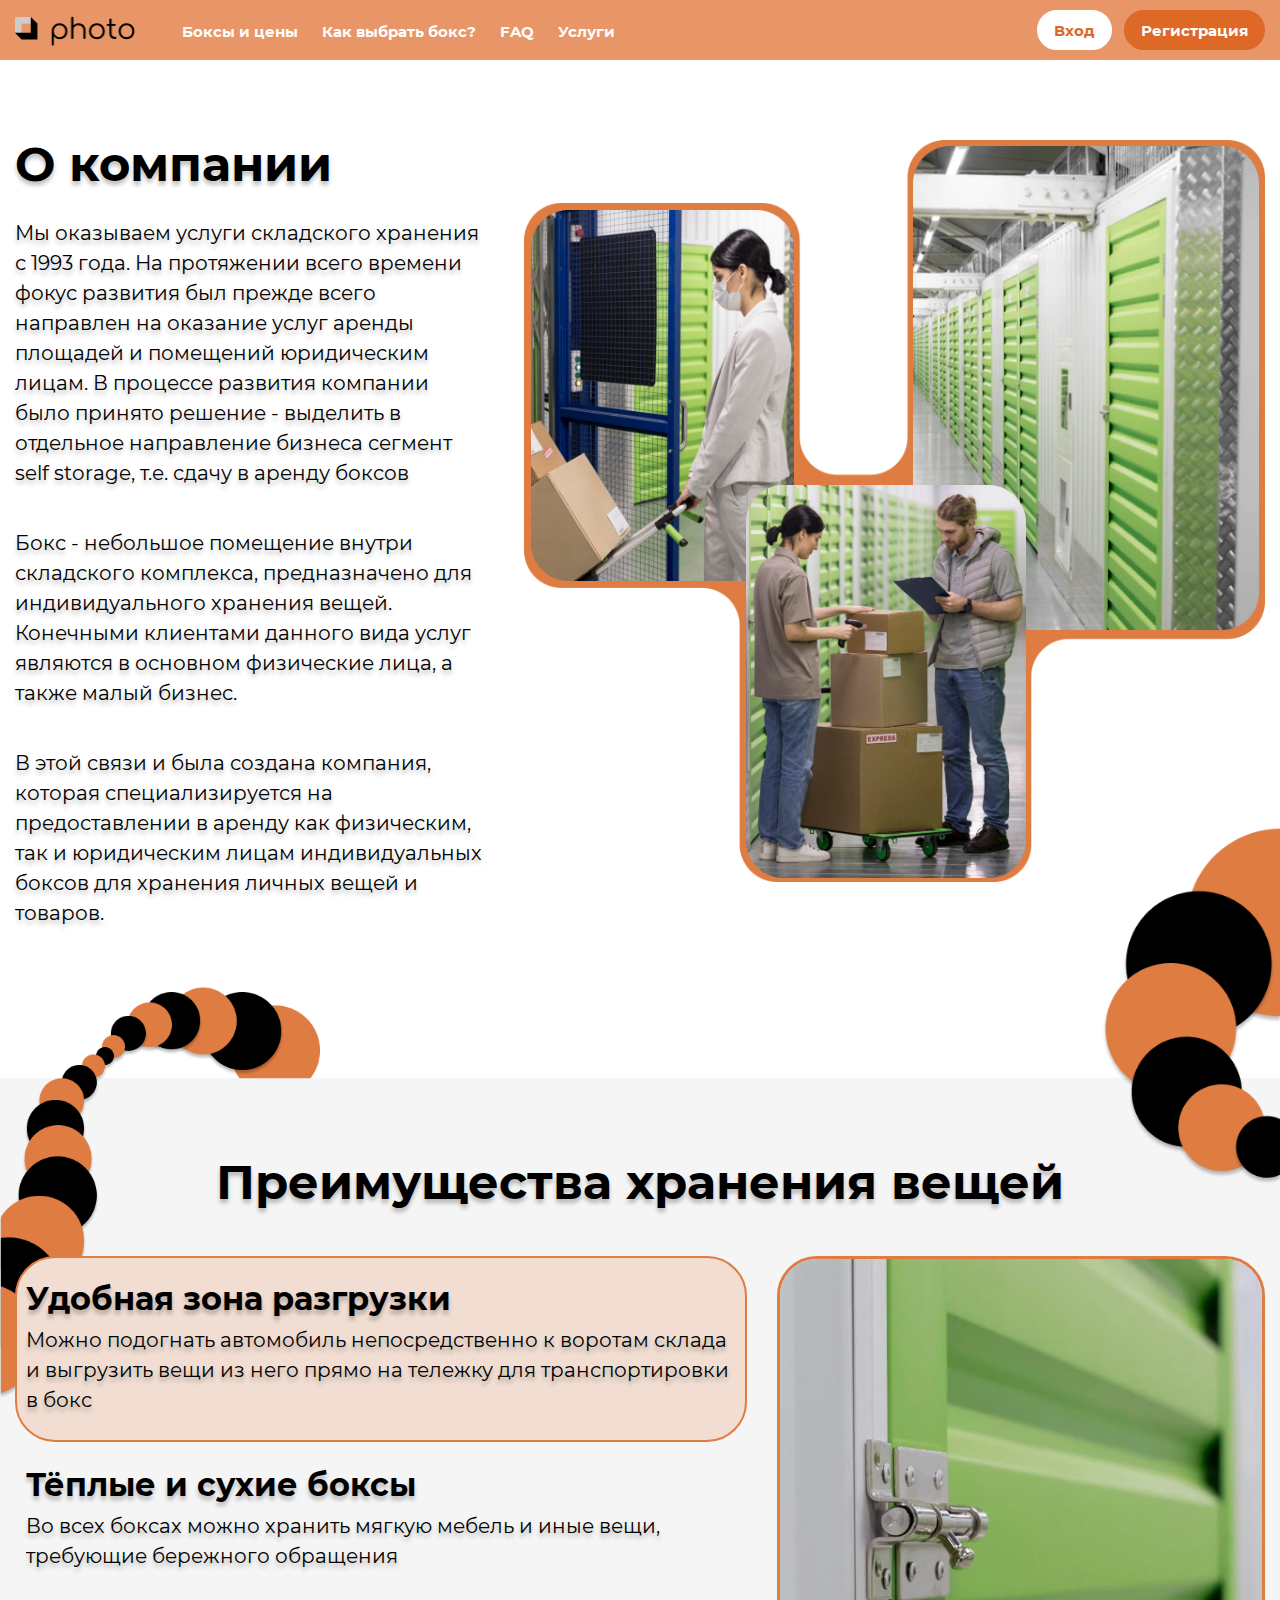
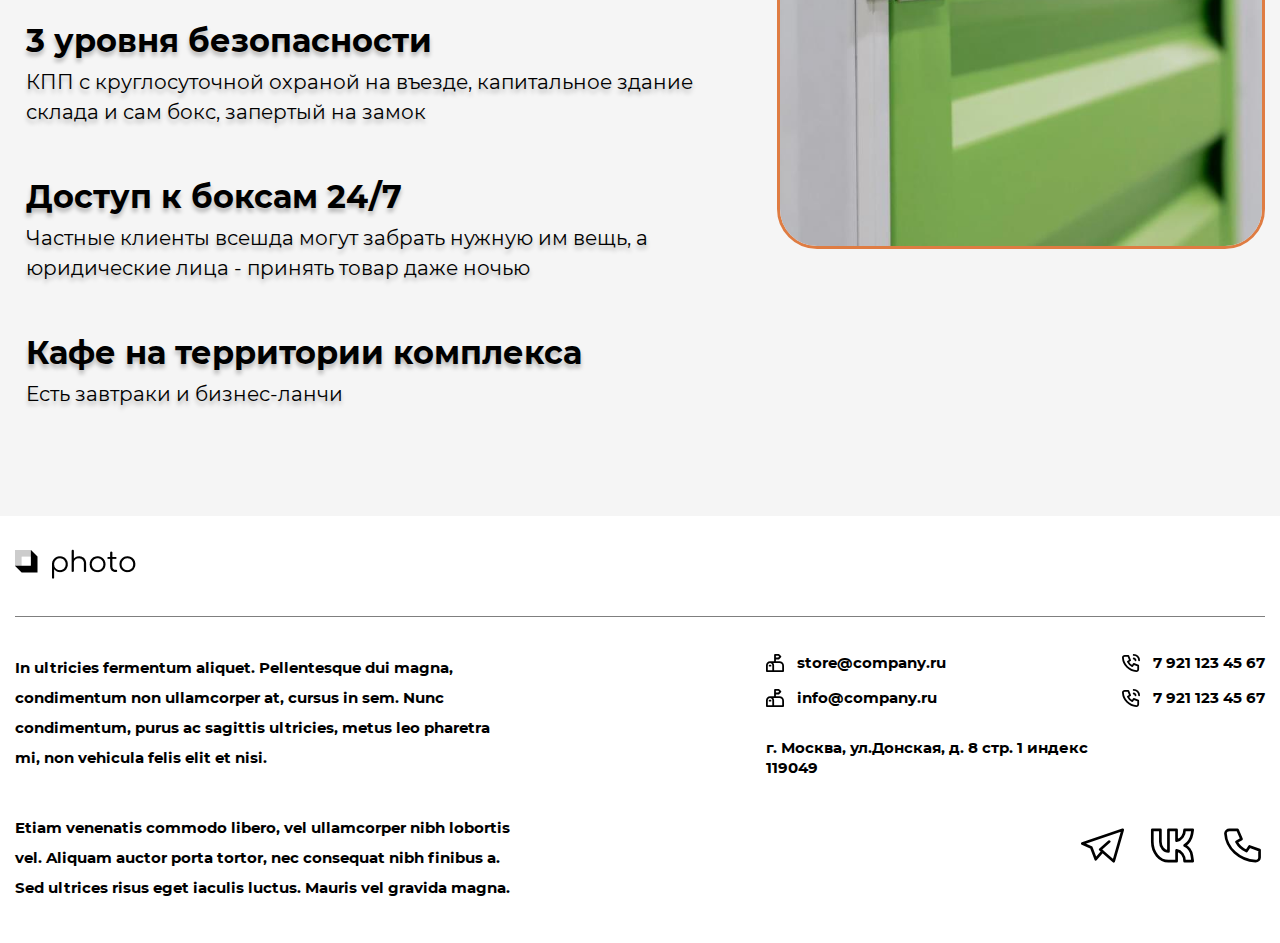
==== commit 99a90dba: "modified:   account.html 	modified:   authorization.html 	modified:   box.html 	modified:   css/styl" ====
--- a/index.html
+++ b/index.html
@@ -6,35 +6,41 @@
 	<meta name="format-detection" content="telephone=no">
 	<meta name="viewport" content="width=device-width, initial-scale=1.0">
 	<link rel="shortcut icon" href="img/favicon/Gulp.svg">
-	<link rel="stylesheet" href="css/style.min.css?_v=20230829154759">
+	<link rel="stylesheet" href="css/style.min.css?_v=20230904133647">
 </head>
 
 <body>
 	<div class="ak-wrapper">
 		<header class="header">
-	<div class="header__container ak-container">
-		<div class="header__body">
-			<div class="header__content">
-				<a href="index.html" class="header__logo">
-					<img src="img/logo.png" alt="logo" class="header__logo-img">
-				</a>
-				<nav class="header__navigate">
-					<ul class="header__list">
-						<li class="header__li"><a href="#" class="header__link">Боксы и цены</a></li>
-						<li class="header__li"><a href="box.html" class="header__link">Как выбрать бокс?</a></li>
-						<li class="header__li"><a href="faq.html" class="header__link">FAQ</a></li>
-						<li class="header__li"><a href="services.html" class="header__link">Услуги</a></li>
-					</ul>
-				</nav>
-			</div>
-			<div class="header__wp-buttons" data-da=".header__navigate,479,1">
-				<a href="authorization.html" class="header__btn-auth ak-button"><span>Вход</span></a>
-				<a href="registration.html" class="header__btn-register ak-button"><span>Регистрация</span></a>
-			</div>
-			<div class="ak-header-burger">
-				<span></span>
-				<span></span>
-				<span></span>
+	<div class="header__container">
+		<div class="ak-container">
+			<div class="header__body">
+				<div class="header__content">
+					<a href="index.html" class="header__logo">
+						<img src="img/logo.png" alt="logo" class="header__logo-img">
+					</a>
+					<nav class="header__navigate">
+						<ul class="header__list">
+							<li class="header__li"><a href="#" class="header__link">Боксы и цены</a></li>
+							<li class="header__li"><a href="box.html" class="header__link">Как выбрать бокс?</a></li>
+							<li class="header__li"><a href="faq.html" class="header__link">FAQ</a></li>
+							<li class="header__li"><a href="services.html" class="header__link">Услуги</a></li>
+						</ul>
+					</nav>
+				</div>
+				<div class="header__wp-buttons" data-da=".header__navigate,479,1">
+					<a href="authorization.html" class="header__link-auth header__nav-link ak-button"><span>Вход</span></a>
+					<a href="registration.html"
+						class="header__link-register header__nav-link ak-button"><span>Регистрация</span></a>
+					<a href="account.html" class="header__link-account header__nav-link ak-button _none"><span>Личный
+							кабинет</span></a>
+					<button class="header__btn-logout header__nav-link ak-button _none">Выход</button>
+				</div>
+				<div class="ak-header-burger">
+					<span></span>
+					<span></span>
+					<span></span>
+				</div>
 			</div>
 		</div>
 	</div>
@@ -81,38 +87,42 @@
 			<section class="ak-advantages ak-section">
 				<div class="ak-advantages__container ak-container">
 					<h2 class="ak-advantages__title ak-h2">Преимущества хранения вещей</h2>
-					<div class="ak-advantages__body">
+					<div class="ak-advantages__body" data-tabs-init="advantages-tabs">
 						<div class="ak-advantages__content">
 							<ul class="ak-advantages__list">
-								<li class="ak-advantages__item">
+								<li class="ak-advantages__item _my-tabs-btn">
 									<h3 class="ak-advantages__item-title">Удобная зона разгрузки</h3>
 									<p class="ak-advantages__item-text">Можно подогнать автомобиль непосредственно к воротам склада и
 										выгрузить вещи из него прямо на тележку для транспортировки в бокс</p>
 								</li>
-								<li class="ak-advantages__item">
+								<li class="ak-advantages__item _my-tabs-btn">
 									<h3 class="ak-advantages__item-title">Тёплые и сухие боксы</h3>
 									<p class="ak-advantages__item-text">Во всех боксах можно хранить мягкую мебель и иные вещи, требующие
 										бережного обращения</p>
 								</li>
-								<li class="ak-advantages__item">
+								<li class="ak-advantages__item _my-tabs-btn">
 									<h3 class="ak-advantages__item-title">3 уровня безопасности</h3>
 									<p class="ak-advantages__item-text">КПП с круглосуточной охраной на въезде, капитальное здание склада
 										и сам
 										бокс, запертый на замок</p>
 								</li>
-								<li class="ak-advantages__item _active">
+								<li class="ak-advantages__item _my-tabs-btn">
 									<h3 class="ak-advantages__item-title">Доступ к боксам 24/7</h3>
 									<p class="ak-advantages__item-text">Частные клиенты всешда могут забрать нужную им вещь, а юридические
 										лица - принять товар даже ночью</p>
 								</li>
-								<li class="ak-advantages__item">
+								<li class="ak-advantages__item _my-tabs-btn">
 									<h3 class="ak-advantages__item-title">Кафе на территории комплекса</h3>
 									<p class="ak-advantages__item-text">Есть завтраки и бизнес-ланчи</p>
 								</li>
 							</ul>
 						</div>
 						<div class="ak-advantages__wp-img">
-							<img src="img/advantages-img.jpg" alt="advantages-img" class="ak-advantages__img">
+							<img src="img/advantages-img.jpg" alt="advantages-img" class="ak-advantages__img _my-tabs-content">
+							<img src="img/advantages-img.jpg" alt="advantages-img" class="ak-advantages__img _my-tabs-content">
+							<img src="img/advantages-img.jpg" alt="advantages-img" class="ak-advantages__img _my-tabs-content">
+							<img src="img/advantages-img.jpg" alt="advantages-img" class="ak-advantages__img _my-tabs-content">
+							<img src="img/advantages-img.jpg" alt="advantages-img" class="ak-advantages__img _my-tabs-content">
 						</div>
 					</div>
 				</div>
@@ -206,7 +216,7 @@
 	</div>
 </footer>
 	</div>
-	<script src="js/app.min.js?_v=20230829154759"></script>
+	<script src="js/app.min.js?_v=20230904133647"></script>
 </body>
 
 </html>--- a/css/style.min.css
+++ b/css/style.min.css
@@ -1 +1 @@
-@charset "UTF-8";@font-face{font-family:Montserrat;font-display:swap;src:url(../fonts/Montserrat-Black.woff2) format("woff2"),url(../fonts/Montserrat-Black.woff) format("woff");font-weight:900;font-style:normal}@font-face{font-family:Montserrat;font-display:swap;src:url(../fonts/Montserrat-Bold.woff2) format("woff2"),url(../fonts/Montserrat-Bold.woff) format("woff");font-weight:700;font-style:normal}@font-face{font-family:Montserrat;font-display:swap;src:url(../fonts/Montserrat-ExtraBold.woff2) format("woff2"),url(../fonts/Montserrat-ExtraBold.woff) format("woff");font-weight:800;font-style:normal}@font-face{font-family:Montserrat;font-display:swap;src:url(../fonts/Montserrat-ExtraLight.woff2) format("woff2"),url(../fonts/Montserrat-ExtraLight.woff) format("woff");font-weight:200;font-style:normal}@font-face{font-family:Montserrat;font-display:swap;src:url(../fonts/Montserrat-Light.woff2) format("woff2"),url(../fonts/Montserrat-Light.woff) format("woff");font-weight:300;font-style:normal}@font-face{font-family:Montserrat;font-display:swap;src:url(../fonts/Montserrat-Medium.woff2) format("woff2"),url(../fonts/Montserrat-Medium.woff) format("woff");font-weight:500;font-style:normal}@font-face{font-family:Montserrat;font-display:swap;src:url(../fonts/Montserrat-SemiBold.woff2) format("woff2"),url(../fonts/Montserrat-SemiBold.woff) format("woff");font-weight:600;font-style:normal}@font-face{font-family:Montserrat;font-display:swap;src:url(../fonts/Montserrat-Thin.woff2) format("woff2"),url(../fonts/Montserrat-Thin.woff) format("woff");font-weight:100;font-style:normal}@font-face{font-family:Montserrat;font-display:swap;src:url(../fonts/Montserrat-Regular.woff2) format("woff2"),url(../fonts/Montserrat-Regular.woff) format("woff");font-weight:400;font-style:normal}@font-face{font-family:icomoon;src:url(../fonts/iconsfont/icomoon.eot);src:url(../fonts/iconsfont/icomoon.eot) format("embedded-opentype"),url(../fonts/iconsfont/icomoon.ttf) format("truetype"),url(../fonts/iconsfont/icomoon.woff) format("woff"),url(../fonts/iconsfont/icomoon.svg) format("svg");font-weight:400;font-style:normal;font-display:block}[class*=" icon-"],[class^=icon-]{font-family:icomoon!important;speak:never;font-style:normal;font-weight:400;font-variant:normal;text-transform:none;line-height:1;-webkit-font-smoothing:antialiased;-moz-osx-font-smoothing:grayscale}.icon-phone:before{content:"\e900"}.icon-tel:before{content:"\e901"}.icon-telegram:before{content:"\e902"}.icon-vk:before{content:"\e903"}*{padding:0;margin:0;border:0}*,:after,:before{-webkit-box-sizing:border-box;box-sizing:border-box}:active,:focus{outline:0}a:active,a:focus{outline:0}aside,footer,header,nav,section{display:block}body,html{height:100%;min-width:320px}body{line-height:1;font-family:Montserrat,sans-serif;-ms-text-size-adjust:100%;-moz-text-size-adjust:100%;-webkit-text-size-adjust:100%}button,input,textarea{font-family:Montserrat,sans-serif}input::-ms-clear{display:none}button{cursor:pointer;background-color:transparent}button::-moz-focus-inner{padding:0;border:0}a,a:visited{text-decoration:none}a:hover{text-decoration:none}ul li{list-style:none}img{vertical-align:top;pointer-events:none}h1,h2,h3,h4,h5,h6{font-weight:inherit;font-size:inherit}*{-webkit-box-sizing:border-box;box-sizing:border-box}::-webkit-scrollbar{width:8px}::-webkit-scrollbar-track{background-color:#fbf8ec}::-webkit-scrollbar-thumb{background-color:#de6826;border-radius:10px}html._lock{overflow:hidden;position:relative;height:100%}body{color:#000;font-size:20px;font-weight:400}body._lock{overflow:hidden;position:relative;height:100%}.ak-wrapper{width:100%;min-height:100%;overflow:hidden;display:-webkit-box;display:-ms-flexbox;display:flex;-webkit-box-orient:vertical;-webkit-box-direction:normal;-ms-flex-direction:column;flex-direction:column}.ak-container{max-width:1440px;margin:0 auto;padding:0 15px}.ak-page{-webkit-box-flex:1;-ms-flex:1 1 auto;flex:1 1 auto}.ak-section{padding:80px 0}.ak-h1{text-shadow:0 4px 4px rgba(0,0,0,.25);font-size:64px;font-weight:700;line-height:30px}.ak-h2{color:#000;text-shadow:0 4px 4px rgba(0,0,0,.25);font-size:48px;font-weight:700}.ak-button{border-radius:20px;background:#de6826;color:#fff;padding:0 10px;font-weight:700;font-size:15px}.ak-p{color:#000;text-shadow:0 4px 4px rgba(0,0,0,.25);font-size:20px;font-weight:400;line-height:30px}.ak-tabs-list{display:-webkit-box;display:-ms-flexbox;display:flex;-webkit-box-align:center;-ms-flex-align:center;align-items:center;-ms-flex-wrap:wrap;flex-wrap:wrap;gap:10px;padding:15px 30px;border-radius:30px;background-color:#000}.ak-tabs-btn{border-radius:30px;color:#fff;padding:12px 34px;border:1px solid transparent;background-color:transparent;cursor:pointer;-webkit-transition:.2s;-o-transition:.2s;transition:.2s}.ak-tabs-btn._tab-btn-active{background-color:#df7c42}.ak-tabs-btn:hover{border:1px solid #df7c42}._none{display:none}.header{background-color:#e89667}.header__body{height:60px;padding:5px 0;display:-webkit-box;display:-ms-flexbox;display:flex;-webkit-box-align:center;-ms-flex-align:center;align-items:center;-webkit-box-pack:justify;-ms-flex-pack:justify;justify-content:space-between}.header__content{display:-webkit-box;display:-ms-flexbox;display:flex;-webkit-box-align:center;-ms-flex-align:center;align-items:center;-webkit-column-gap:45px;-moz-column-gap:45px;column-gap:45px}.header__logo{display:-webkit-box;display:-ms-flexbox;display:flex;-webkit-box-align:center;-ms-flex-align:center;align-items:center;-webkit-box-pack:center;-ms-flex-pack:center;justify-content:center;width:122px}.header__logo-img{max-width:100%;max-height:100%;-o-object-fit:cover;object-fit:cover}.header__list{display:-webkit-box;display:-ms-flexbox;display:flex;-webkit-box-align:center;-ms-flex-align:center;align-items:center;gap:24px}.header__link{color:#fff;font-size:15px;font-weight:700;position:relative}.header__link::after{content:"";position:absolute;top:100%;left:50%;-webkit-transform:translateX(-50%);-ms-transform:translateX(-50%);transform:translateX(-50%);width:0;height:2px;background-color:#fff;-webkit-transition:.2s;-o-transition:.2s;transition:.2s}.header__link:hover::after{width:100%}.header__wp-buttons{display:-webkit-box;display:-ms-flexbox;display:flex;-webkit-box-align:center;-ms-flex-align:center;align-items:center;-webkit-column-gap:12px;-moz-column-gap:12px;column-gap:12px}.header__wp-buttons a{display:-webkit-box;display:-ms-flexbox;display:flex;text-align:center;-webkit-box-align:center;-ms-flex-align:center;align-items:center;-webkit-box-pack:center;-ms-flex-pack:center;justify-content:center}.header__btn-auth{border:1px solid #de6826;background-color:#fff;width:130px;height:40px;color:#de6826;-webkit-transition:.2s;-o-transition:.2s;transition:.2s}.header__btn-auth:hover{color:#fff;background-color:#de6826}.header__btn-register{width:130px;height:40px;-webkit-transition:.2s;-o-transition:.2s;transition:.2s}.header__btn-register:hover{color:#de6826;background-color:#fff}.ak-header-burger{display:none;position:relative;width:50px;height:50px;cursor:pointer;border-radius:50%;z-index:5;background-color:#fff}.ak-header-burger span{position:absolute;-webkit-transition:all .2s ease 0s;-o-transition:all .2s ease 0s;transition:all .2s ease 0s;width:28px;height:3px;background:#de6826;left:11px}.ak-header-burger span:nth-child(1){top:17px}.ak-header-burger span:nth-child(2){top:23.5px}.ak-header-burger span:nth-child(3){bottom:16.5px}.ak-header-burger._active span{-webkit-transform:scale(0);-ms-transform:scale(0);transform:scale(0)}.ak-header-burger._active span:first-child{top:50%;-webkit-transform:translateY(-50%) rotate(-45deg);-ms-transform:translateY(-50%) rotate(-45deg);transform:translateY(-50%) rotate(-45deg)}.ak-header-burger._active span:last-child{bottom:50%;-webkit-transform:translateY(50%) rotate(45deg);-ms-transform:translateY(50%) rotate(45deg);transform:translateY(50%) rotate(45deg)}.footer{padding:15px 0 40px 0}.footer__wp-logo{width:227px;height:63px;display:-webkit-box;display:-ms-flexbox;display:flex;-webkit-box-align:center;-ms-flex-align:center;align-items:center}.footer__logo{max-width:100%;max-height:100%;-o-object-fit:cover;object-fit:cover}.footer__body{padding-top:36px;margin-top:22px;border-top:1px solid rgba(0,0,0,.5);width:100%;display:-webkit-box;display:-ms-flexbox;display:flex;-webkit-box-align:start;-ms-flex-align:start;align-items:flex-start;-webkit-box-pack:justify;-ms-flex-pack:justify;justify-content:space-between;gap:30px}.footer__wp-text{max-width:40%;display:-webkit-box;display:-ms-flexbox;display:flex;-webkit-box-orient:vertical;-webkit-box-direction:normal;-ms-flex-direction:column;flex-direction:column;-webkit-box-align:start;-ms-flex-align:start;align-items:flex-start;row-gap:40px}.footer__text{font-size:15px;font-weight:700;line-height:30px}.footer__wp-contacts{display:-webkit-box;display:-ms-flexbox;display:flex;-webkit-box-orient:vertical;-webkit-box-direction:normal;-ms-flex-direction:column;flex-direction:column;-webkit-box-align:end;-ms-flex-align:end;align-items:flex-end;row-gap:50px}.footer__contacts{display:-ms-grid;display:grid;-ms-grid-columns:(auto)[2];grid-template-columns:repeat(2,auto);gap:30px}.footer__contacts-block{display:-webkit-box;display:-ms-flexbox;display:flex;-webkit-box-orient:vertical;-webkit-box-direction:normal;-ms-flex-direction:column;flex-direction:column;-webkit-box-align:start;-ms-flex-align:start;align-items:flex-start;row-gap:15px;color:#000;font-size:15px;font-weight:700;max-width:326px}.footer__contacts-block:nth-child(2){-webkit-box-ordinal-group:4;-ms-flex-order:3;order:3}.footer__contacts-block a{display:-webkit-box;display:-ms-flexbox;display:flex;-webkit-box-align:center;-ms-flex-align:center;align-items:center;gap:13px;color:#000;font-size:15px;font-weight:700}.footer__contacts-block a svg{width:18px;height:18px;fill:none}.footer__contacts-block a span{position:relative}.footer__contacts-block a span::after{content:"";position:absolute;top:100%;left:50%;width:0;-webkit-transform:translateX(-50%);-ms-transform:translateX(-50%);transform:translateX(-50%);height:1px;background-color:#000;-webkit-transition:.2s;-o-transition:.2s;transition:.2s}.footer__contacts-block a:hover span::after{width:100%}.footer__contacts-block span{line-height:20px}.footer__socialNetwork{display:-webkit-box;display:-ms-flexbox;display:flex;-webkit-box-align:center;-ms-flex-align:center;align-items:center;gap:25px}.footer__socialNetwork-link svg{width:45px;height:35px;fill:none;stroke:#000;-webkit-transition:.1s;-o-transition:.1s;transition:.1s}.footer__socialNetwork-link:nth-child(1):hover svg{stroke:#37aeed}.footer__socialNetwork-link:nth-child(2):hover svg{stroke:#577da8}.footer__socialNetwork-link:nth-child(3):hover svg{stroke:#de6826}.ak-authorization__container{display:-webkit-box;display:-ms-flexbox;display:flex;-webkit-box-align:center;-ms-flex-align:center;align-items:center;-webkit-box-pack:center;-ms-flex-pack:center;justify-content:center;height:100%}.ak-authorization__wrapper{padding-top:40px;width:100%;display:-webkit-box;display:-ms-flexbox;display:flex;-webkit-box-orient:vertical;-webkit-box-direction:normal;-ms-flex-direction:column;flex-direction:column;-webkit-box-align:center;-ms-flex-align:center;align-items:center;row-gap:40px}.ak-authorization__navigate{display:-webkit-box;display:-ms-flexbox;display:flex;-webkit-box-orient:vertical;-webkit-box-direction:normal;-ms-flex-direction:column;flex-direction:column;-webkit-box-align:center;-ms-flex-align:center;align-items:center;row-gap:40px}.ak-authorization__logo{width:142px;height:37px;margin:0 auto;display:-webkit-box;display:-ms-flexbox;display:flex;-webkit-box-align:center;-ms-flex-align:center;align-items:center;-webkit-box-pack:center;-ms-flex-pack:center;justify-content:center}.ak-authorization__logo img{max-width:100%;max-height:100%;-o-object-fit:cover;object-fit:cover}.ak-authorization__list{background-color:#000;border-radius:18px;display:-webkit-box;display:-ms-flexbox;display:flex;-webkit-box-align:center;-ms-flex-align:center;align-items:center;gap:15px;padding:15px;-webkit-box-pack:justify;-ms-flex-pack:justify;justify-content:space-between}.ak-authorization__li{display:-webkit-inline-box;display:-ms-inline-flexbox;display:inline-flex}.ak-authorization__link{color:#fff;text-align:center;font-weight:700;font-size:17px;padding:12px 50px;background-color:#000}.ak-authorization__link._active{font-size:20px;background-color:#df7c42}.ak-authorization__body{max-width:948px;border-radius:20px;border:2px solid #df7c42;background:rgba(255,255,255,.63);-webkit-box-shadow:5px 5px 6px 0 rgba(0,0,0,.25);box-shadow:5px 5px 6px 0 rgba(0,0,0,.25);padding:60px 140px 75px 140px;display:-webkit-box;display:-ms-flexbox;display:flex;-webkit-box-align:center;-ms-flex-align:center;align-items:center;-webkit-box-pack:center;-ms-flex-pack:center;justify-content:center}.ak-form{display:-webkit-box;display:-ms-flexbox;display:flex;-webkit-box-orient:vertical;-webkit-box-direction:normal;-ms-flex-direction:column;flex-direction:column;-webkit-box-align:center;-ms-flex-align:center;align-items:center;row-gap:28px;width:669px}.ak-form__wp-input{position:relative;width:100%}.ak-form__wp-input svg{position:absolute;left:35px;width:35px;height:35px;top:50%;-webkit-transform:translateY(-50%);-ms-transform:translateY(-50%);transform:translateY(-50%);stroke:#000;fill:none;-webkit-transition:.2s;-o-transition:.2s;transition:.2s}.ak-form__wp-input .change-data-btn{position:absolute;right:8px;top:8px;color:#fff;font-size:12px;font-weight:700;padding:4px 9px;border-radius:90px;background-color:#df7c42;border:1px solid #df7c42;-webkit-transition:.2s;-o-transition:.2s;transition:.2s}.ak-form__wp-input .change-data-btn:hover{background-color:transparent;color:#df7c42}.ak-form__input{width:100%;border-radius:20px;border:2px solid #000;background:rgba(255,255,255,.63);-webkit-box-shadow:5px 5px 6px 0 rgba(0,0,0,.25);box-shadow:5px 5px 6px 0 rgba(0,0,0,.25);padding:30px 20px 30px 90px;font-size:20px;font-weight:400;-webkit-transition:.2s;-o-transition:.2s;transition:.2s}.ak-form__input::-webkit-input-placeholder{color:rgba(0,0,0,.8)}.ak-form__input::-moz-placeholder{color:rgba(0,0,0,.8)}.ak-form__input:-ms-input-placeholder{color:rgba(0,0,0,.8)}.ak-form__input::-ms-input-placeholder{color:rgba(0,0,0,.8)}.ak-form__input::placeholder{color:rgba(0,0,0,.8)}.ak-form__info{font-size:17px;font-weight:700;display:-webkit-box;display:-ms-flexbox;display:flex;-webkit-box-align:center;-ms-flex-align:center;align-items:center;gap:5px}.ak-form__info span{color:#000}.ak-form__info a{color:#df7c42;font-weight:700;font-size:17px;position:relative;white-space:nowrap}.ak-form__info a::after{content:"";position:absolute;top:100%;left:50%;-webkit-transform:translateX(-50%);-ms-transform:translateX(-50%);transform:translateX(-50%);width:100%;height:1px;background-color:#df7c42;-webkit-transition:.2s;-o-transition:.2s;transition:.2s}.ak-form__info a:hover::after{width:0}.ak-form__wp-button{display:-webkit-box;display:-ms-flexbox;display:flex;-webkit-box-orient:vertical;-webkit-box-direction:normal;-ms-flex-direction:column;flex-direction:column;-webkit-box-align:center;-ms-flex-align:center;align-items:center;margin-top:28px}.ak-form__wp-button a{position:relative;margin-top:7px;font-weight:700;font-size:17px;color:#df7c42}.ak-form__wp-button a::after{content:"";position:absolute;top:100%;left:50%;-webkit-transform:translateX(-50%);-ms-transform:translateX(-50%);transform:translateX(-50%);width:100%;height:1px;background-color:#df7c42;-webkit-transition:.2s;-o-transition:.2s;transition:.2s}.ak-form__wp-button a:hover::after{width:0}.ak-form__wp-checkbox{display:-webkit-box;display:-ms-flexbox;display:flex;-webkit-box-align:center;-ms-flex-align:center;align-items:center;-webkit-box-pack:center;-ms-flex-pack:center;justify-content:center;margin-bottom:15px}.ak-form__wp-checkbox span{font-size:17px;font-weight:700;margin-left:15px}.ak-form__wp-checkbox span a{text-decoration:underline}.ak-form__wp-checkbox span a::after{display:none}.ak-form__wp-checkbox span a:hover{text-decoration:none}.ak-form__wp-checkbox input{display:none;opacity:0;visibility:hidden}.ak-form__wp-checkbox input:checked+.ak-form__checkbox-label::before{-webkit-transform:scale(1);-ms-transform:scale(1);transform:scale(1)}.ak-form__checkbox-label{-webkit-box-flex:0;-ms-flex:0 0 30px;flex:0 0 30px;width:30px;height:30px;border-radius:10px;border:2px solid #000;padding:2px;cursor:pointer;position:relative}.ak-form__checkbox-label::before{content:"";position:absolute;top:2px;left:2px;right:2px;bottom:2px;border-radius:6px;background-color:#df7c42;-webkit-transition:.2s;-o-transition:.2s;transition:.2s;-webkit-transform:scale(0);-ms-transform:scale(0);transform:scale(0)}.ak-form__button{padding:12px 88px;font-size:20px;border:2px solid #df7c42;background-color:#df7c42;-webkit-transition:.2s;-o-transition:.2s;transition:.2s}.ak-form__button:hover{background-color:#fff;color:#df7c42}.successfully{display:-webkit-box;display:-ms-flexbox;display:flex;-webkit-box-align:center;-ms-flex-align:center;align-items:center;-webkit-box-pack:center;-ms-flex-pack:center;justify-content:center;position:fixed;left:0;top:0;width:100%;height:100%;background-color:rgba(0,0,0,.4);opacity:0;visibility:hidden;-webkit-transition:.1s;-o-transition:.1s;transition:.1s}.successfully__content{background-color:#fff;padding:60px 130px;border-radius:20px;border:3px solid #df7c42;-webkit-transform:scale(0);-ms-transform:scale(0);transform:scale(0);-webkit-transition:.2s ease-in-out;-o-transition:.2s ease-in-out;transition:.2s ease-in-out}.successfully__content span{color:#df7c42;text-align:center;font-size:32px;font-weight:700}.successfully._success{opacity:1;visibility:visible}.successfully._success .successfully__content{-webkit-transform:scale(1);-ms-transform:scale(1);transform:scale(1)}.modal{-webkit-overflow-scrolling:touch;z-index:100;padding:30px 10px;position:fixed;top:0;left:0;width:100%;height:100%;-webkit-transition:visibility .8s ease 0s;-o-transition:visibility .8s ease 0s;transition:visibility .8s ease 0s;visibility:hidden}.modal::before{content:"";background-color:rgba(0,0,0,.7);position:fixed;width:100%;height:100%;top:0;left:0;opacity:0;-webkit-transition:opacity .8s ease 0s;-o-transition:opacity .8s ease 0s;transition:opacity .8s ease 0s}.modal._show{visibility:visible;overflow:auto}.modal._show::before{opacity:1}.modal._show .modal_body{-webkit-transform:scale(1);-ms-transform:scale(1);transform:scale(1)}.modal._active{overflow:auto;visibility:visible}.modal._active::before{opacity:1}.modal._active .modal_body{-webkit-transition:all .3s ease .2s;-o-transition:all .3s ease .2s;transition:all .3s ease .2s;-webkit-transform:scale(1);-ms-transform:scale(1);transform:scale(1)}.modal_content{display:-webkit-box;display:-ms-flexbox;display:flex;-webkit-box-orient:vertical;-webkit-box-direction:normal;-ms-flex-direction:column;flex-direction:column;-webkit-box-align:center;-ms-flex-align:center;align-items:center;min-height:100%;-webkit-box-flex:1;-ms-flex:1 1 auto;flex:1 1 auto;width:100%;display:flex;-webkit-box-pack:center;-ms-flex-pack:center;justify-content:center;align-items:center}.modal_body{-webkit-transform:scale(0);-ms-transform:scale(0);transform:scale(0);-webkit-transition:all .3s ease 0s;-o-transition:all .3s ease 0s;transition:all .3s ease 0s}.modal_close{width:30px;height:30px;position:absolute;top:0;right:0;cursor:pointer;border:2px solid #757575;background-color:rgba(223,223,223,.8235294118);border-radius:8px;-webkit-transition:.2s;-o-transition:.2s;transition:.2s;-webkit-transform:translate(50%,-50%);-ms-transform:translate(50%,-50%);transform:translate(50%,-50%)}.modal_close span{display:block;position:absolute;width:50%;height:2px;background-color:#555353;-webkit-transition:.2s;-o-transition:.2s;transition:.2s;left:50%}.modal_close span:first-child{-webkit-transform:translateX(-50%) rotate(45deg);-ms-transform:translateX(-50%) rotate(45deg);transform:translateX(-50%) rotate(45deg);top:12px}.modal_close span:last-child{-webkit-transform:translateX(-50%) rotate(-45deg);-ms-transform:translateX(-50%) rotate(-45deg);transform:translateX(-50%) rotate(-45deg);top:12px}.modal_close:hover{border:2px solid red}.modal_close:hover span{background-color:red}.modal-confirm{width:100%;border-radius:20px;border:3px solid #df7c42;background:#fff;padding:50px;display:-webkit-box;display:-ms-flexbox;display:flex;-webkit-box-align:center;-ms-flex-align:center;align-items:center;-webkit-box-pack:center;-ms-flex-pack:center;justify-content:center;-webkit-box-orient:vertical;-webkit-box-direction:normal;-ms-flex-direction:column;flex-direction:column;row-gap:20px}.modal-confirm__span{text-align:center;color:#df7c42;font-size:24px;font-weight:700}.modal-confirm__wp-button{display:-webkit-box;display:-ms-flexbox;display:flex;-webkit-box-align:center;-ms-flex-align:center;align-items:center;gap:15px;-webkit-transition:.2s;-o-transition:.2s;transition:.2s}.modal-confirm__button{border-radius:4px;padding:5px 15px;-webkit-transition:.2s;-o-transition:.2s;transition:.2s;border:2px solid #df7c42;background-color:#df7c42}.modal-confirm__button:hover{background-color:transparent;color:#df7c42}._my-accordion{overflow:hidden}._my-accordion._open ._my-accordion-content{opacity:1}._my-accordion-content{-webkit-box-sizing:content-box;box-sizing:content-box;max-height:0;opacity:0;will-change:max-height}.spirale-img{position:absolute}.spirale-img.img-1{right:0;bottom:0;-webkit-transform:translateY(30%);-ms-transform:translateY(30%);transform:translateY(30%);width:13.8888888889%}.spirale-img.img-2{left:0;bottom:0;-webkit-transform:translateY(78%);-ms-transform:translateY(78%);transform:translateY(78%);width:25%}.ak-about{position:relative}.ak-about.ak-section{padding:80px 0 150px 0}.ak-about__body{display:-webkit-box;display:-ms-flexbox;display:flex;-webkit-column-gap:40px;-moz-column-gap:40px;column-gap:40px}.ak-about__content{-webkit-box-flex:0;-ms-flex:0 1 40%;flex:0 1 40%}.ak-about__wp-text{display:-webkit-box;display:-ms-flexbox;display:flex;-webkit-box-align:start;-ms-flex-align:start;align-items:flex-start;-webkit-box-orient:vertical;-webkit-box-direction:normal;-ms-flex-direction:column;flex-direction:column;row-gap:40px;margin-top:30px}.ak-about__wp-img{display:inline;max-width:789px;max-height:790px;-webkit-box-flex:0;-ms-flex:0 1 789px;flex:0 1 789px;position:relative;display:-webkit-box;display:-ms-flexbox;display:flex;-webkit-box-align:start;-ms-flex-align:start;align-items:flex-start;-webkit-box-pack:center;-ms-flex-pack:center;justify-content:center}.ak-about__img{position:absolute;z-index:1}.ak-about__img:nth-child(1){left:1.0025062657%;top:9.5238095238%;width:35.0877192982%}.ak-about__img:nth-child(2){width:46.2406015038%;right:1.0025062657%;top:.8771929825%}.ak-about__img:nth-child(3){width:37.343358396%;z-index:2;top:46.365914787%;left:30.2005012531%}.ak-about__img-bg{max-width:100%;max-height:100%;-o-object-fit:cover;object-fit:cover}.ak-advantages{background:#f5f5f5}.ak-advantages__title{text-align:center}.ak-advantages__body{display:-webkit-box;display:-ms-flexbox;display:flex;-webkit-box-align:start;-ms-flex-align:start;align-items:flex-start;gap:30px;margin-top:50px}.ak-advantages__content{-webkit-box-flex:0;-ms-flex:0 1 60%;flex:0 1 60%}.ak-advantages__list{display:-webkit-box;display:-ms-flexbox;display:flex;-webkit-box-orient:vertical;-webkit-box-direction:normal;-ms-flex-direction:column;flex-direction:column;-webkit-box-align:start;-ms-flex-align:start;align-items:flex-start;row-gap:15px}.ak-advantages__item{border-radius:40px;padding:25px 9px}.ak-advantages__item._active{border:2px solid #df7c42;background:#f1ddd1}.ak-advantages__item-title{text-shadow:0 4px 4px rgba(0,0,0,.25);font-size:32px;font-weight:700}.ak-advantages__item-text{text-shadow:0 4px 4px rgba(0,0,0,.25);font-size:20px;font-weight:400;line-height:30px;margin-top:10px;max-width:800px}.ak-advantages__wp-img{-webkit-box-flex:0;-ms-flex:0 1 40%;flex:0 1 40%;display:-webkit-box;display:-ms-flexbox;display:flex;-webkit-box-align:center;-ms-flex-align:center;align-items:center;-webkit-box-pack:center;-ms-flex-pack:center;justify-content:center;border-radius:40px;border:3px solid #df7c42;overflow:hidden}.ak-advantages__img{max-width:100%;max-height:100%;-o-object-fit:cover;object-fit:cover}.ak-questions{padding:40px 0;position:relative}.ak-questions::before{content:"";position:absolute;background:-webkit-gradient(linear,left top,left bottom,from(rgba(223,124,66,.6)),to(rgba(255,120,44,0)));background:-o-linear-gradient(top,rgba(223,124,66,.6) 0,rgba(255,120,44,0) 100%);background:linear-gradient(180deg,rgba(223,124,66,.6) 0,rgba(255,120,44,0) 100%);left:0;top:0;width:100%;height:300px;z-index:-1}.ak-questions__body{display:-webkit-box;display:-ms-flexbox;display:flex;-webkit-box-orient:vertical;-webkit-box-direction:normal;-ms-flex-direction:column;flex-direction:column;-webkit-box-align:center;-ms-flex-align:center;align-items:center;row-gap:65px}.ak-questions__title{text-align:center}.ak-questions__tab:hover{border:1px solid #df7c42}.ak-questions__tab-content{display:none;-webkit-box-orient:vertical;-webkit-box-direction:normal;-ms-flex-direction:column;flex-direction:column;-webkit-box-align:center;-ms-flex-align:center;align-items:center;row-gap:16px}.ak-questions__tab-content._tab-content-active{display:-webkit-box;display:-ms-flexbox;display:flex}.ak-questions__accordion{padding:10px 20px 10px 45px;border-top:2px solid #000;border-bottom:2px solid #000}.ak-questions__accordion._open .ak-questions__accordion-title{padding:5px 20px;border:2px solid #000;background:rgba(223,124,66,.3)}.ak-questions__accordion._open .ak-questions__accordion-title span{margin-left:25px}.ak-questions__accordion._open .ak-questions__accordion-title img{width:50px}.ak-questions__accordion._open .ak-questions__accordion-button{background-color:#000}.ak-questions__accordion._open .ak-questions__accordion-button::after{width:14px}.ak-questions__accordion._open .ak-questions__accordion-button::before{height:0}.ak-questions__accordion._open .ak-questions__accordion-content{padding:25px 40px 0 0;opacity:1}.ak-questions__accordion._open .ak-questions__accordion-text{opacity:1;visibility:visible}.ak-questions__accordion-control{display:-webkit-box;display:-ms-flexbox;display:flex;-webkit-box-align:center;-ms-flex-align:center;align-items:center;-webkit-box-pack:justify;-ms-flex-pack:justify;justify-content:space-between;-webkit-column-gap:15px;-moz-column-gap:15px;column-gap:15px}.ak-questions__accordion-title{font-size:24px;font-weight:700;line-height:25px;border-radius:20px;border:2px solid transparent;-webkit-transition:.2s;-o-transition:.2s;transition:.2s;display:-webkit-box;display:-ms-flexbox;display:flex;-webkit-box-align:center;-ms-flex-align:center;align-items:center}.ak-questions__accordion-title span{-webkit-transition:.2s;-o-transition:.2s;transition:.2s}.ak-questions__accordion-title img{width:0;-webkit-transition:.2s;-o-transition:.2s;transition:.2s}.ak-questions__accordion-button{background-color:rgba(255,120,44,.8980392157);-webkit-box-flex:0;-ms-flex:0 0 45px;flex:0 0 45px;width:45px;height:45px;border-radius:50%;position:relative;-webkit-transition:.2s;-o-transition:.2s;transition:.2s}.ak-questions__accordion-button::after,.ak-questions__accordion-button::before{content:"";position:absolute;background-color:#fff;left:50%;top:50%;-webkit-transform:translate(-50%,-50%);-ms-transform:translate(-50%,-50%);transform:translate(-50%,-50%);-webkit-transition:.2s;-o-transition:.2s;transition:.2s}.ak-questions__accordion-button::after{width:20px;height:5px}.ak-questions__accordion-button::before{height:20px;width:5px}.ak-questions__accordion-content{padding:0 40px 0 0;display:-webkit-box;display:-ms-flexbox;display:flex;-webkit-box-align:start;-ms-flex-align:start;align-items:flex-start;-webkit-box-pack:end;-ms-flex-pack:end;justify-content:flex-end;overflow:hidden;max-height:0;opacity:0;will-change:max-height;-webkit-transition:all .2s;-o-transition:all .2s;transition:all .2s;-webkit-box-sizing:content-box;box-sizing:content-box}.ak-questions__accordion-text{text-align:right;padding:15px;border-radius:20px;border:2px solid #000;background:rgba(223,124,66,.3);width:70%;opacity:0;visibility:hidden;-webkit-transition:.2s;-o-transition:.2s;transition:.2s}.ak-servicesIntro{padding:50px 0}.ak-servicesIntro__title{text-align:center;font-size:64px}.ak-servicesIntro__body{margin-top:40px;background:-webkit-gradient(linear,left top,left bottom,from(rgba(223,124,66,.6)),to(rgba(255,120,44,0)));background:-o-linear-gradient(top,rgba(223,124,66,.6) 0,rgba(255,120,44,0) 100%);background:linear-gradient(180deg,rgba(223,124,66,.6) 0,rgba(255,120,44,0) 100%)}.ak-servicesIntro__content{padding-top:40px;display:-webkit-box;display:-ms-flexbox;display:flex;-webkit-box-align:start;-ms-flex-align:start;align-items:flex-start;-webkit-box-pack:justify;-ms-flex-pack:justify;justify-content:space-between;position:relative}.ak-servicesIntro__wp-text{max-width:60%;position:relative}.ak-servicesIntro__wp-text svg{position:absolute;top:100%;left:50%;-webkit-transform:translate(-50%,100%);-ms-transform:translate(-50%,100%);transform:translate(-50%,100%);width:32px;fill:none;stroke:#000;cursor:pointer;opacity:0;visibility:hidden;-webkit-transition:.2s;-o-transition:.2s;transition:.2s}.ak-servicesIntro__wp-text svg._vis{-webkit-transform:rotate(180deg);-ms-transform:rotate(180deg);transform:rotate(180deg)}.ak-servicesIntro__img{width:32.8873239437%;-webkit-transform:translateY(-20%);-ms-transform:translateY(-20%);transform:translateY(-20%)}.ak-services__body{display:-webkit-box;display:-ms-flexbox;display:flex;-webkit-box-align:center;-ms-flex-align:center;align-items:center;-webkit-box-orient:vertical;-webkit-box-direction:normal;-ms-flex-direction:column;flex-direction:column;row-gap:50px}.ak-services__tabs-content{display:-webkit-box;display:-ms-flexbox;display:flex;-webkit-box-align:center;-ms-flex-align:center;align-items:center;-webkit-box-pack:center;-ms-flex-pack:center;justify-content:center;-ms-flex-wrap:wrap;flex-wrap:wrap;gap:90px;display:none}.ak-services__tabs-content._tab-content-active{display:-webkit-box;display:-ms-flexbox;display:flex}.ak-services__item{width:350px;height:272px;border-radius:20px;border:2px solid #000;background:rgba(223,124,66,.3);-webkit-box-shadow:5px 5px 6px 0 rgba(0,0,0,.25);box-shadow:5px 5px 6px 0 rgba(0,0,0,.25);padding:40px;position:relative}.ak-services__item span{font-size:24px;font-weight:600;line-height:35px;position:relative;z-index:1}.ak-services__item img{position:absolute;right:0;bottom:0;-webkit-transform:translate(20%,10%);-ms-transform:translate(20%,10%);transform:translate(20%,10%);z-index:0;-o-object-fit:contain;object-fit:contain}.ak-account__body{display:-webkit-box;display:-ms-flexbox;display:flex}.ak-account__aside{-webkit-box-flex:0;-ms-flex:0 1 42.2535211268%;flex:0 1 42.2535211268%;border-radius:20px;border:2px solid #df7c42;background:rgba(223,124,66,.05)}.ak-account__aside-list{display:-webkit-box;display:-ms-flexbox;display:flex;-webkit-box-orient:vertical;-webkit-box-direction:normal;-ms-flex-direction:column;flex-direction:column;-webkit-box-align:center;-ms-flex-align:center;align-items:center;row-gap:50px;padding:40px 0}.ak-account__aside-item{width:70.3333333333%}.ak-account__aside-button{border-radius:20px;border:2px solid #df7c42;background-color:rgba(223,124,66,.1);font-size:32px;font-weight:700;min-width:100%;height:87px;-webkit-transition:.2s;-o-transition:.2s;transition:.2s;color:#000}.ak-account__aside-button:hover{color:#df7c42}.ak-account__aside-button._tab-btn-active{background-color:rgba(223,124,66,.5);color:#000}.ak-account__content{-webkit-box-flex:0;-ms-flex:0 1 64.0277777778%;flex:0 1 64.0277777778%;border-radius:20px;border:2px solid #df7c42;background:rgba(255,255,255,.63);position:relative}.ak-account__content-tab{display:none;width:100%;height:100%;-webkit-box-align:center;-ms-flex-align:center;align-items:center;-webkit-box-pack:center;-ms-flex-pack:center;justify-content:center;padding:40px 20px}.ak-account__content-tab._tab-content-active{display:-webkit-box;display:-ms-flexbox;display:flex}.ak-account__content-block{border-radius:20px;border:2px solid #df7c42;background:rgba(255,255,255,.63);-webkit-box-shadow:5px 5px 6px 0 rgba(0,0,0,.25);box-shadow:5px 5px 6px 0 rgba(0,0,0,.25)}.ak-account__content-block.block-password-change{width:73.3188720174%;padding:35px 45px 20px 45px}.ak-account__content-block.block-payment-methods{display:-webkit-box;display:-ms-flexbox;display:flex;-webkit-box-orient:vertical;-webkit-box-direction:normal;-ms-flex-direction:column;flex-direction:column;row-gap:80px;border:none;-webkit-box-shadow:none;box-shadow:none}.ak-account__content-block.block-account{display:-webkit-box;display:-ms-flexbox;display:flex;-webkit-box-orient:vertical;-webkit-box-direction:normal;-ms-flex-direction:column;flex-direction:column;-webkit-box-align:center;-ms-flex-align:center;align-items:center;row-gap:60px;border:none;-webkit-box-shadow:none;box-shadow:none;width:100%;height:100%}.ak-account__content-block.block-boxes{width:80%;padding:10px}.ak-account__content-block.completion-lease{padding:20px 40px;width:80%}.ak-account__content-option{padding:25px 10px;border-radius:20px;border:2px solid #df7c42;background:rgba(255,255,255,.63);-webkit-box-shadow:5px 5px 6px 0 rgba(0,0,0,.25);box-shadow:5px 5px 6px 0 rgba(0,0,0,.25);display:-webkit-box;display:-ms-flexbox;display:flex;-webkit-box-orient:vertical;-webkit-box-direction:normal;-ms-flex-direction:column;flex-direction:column;-webkit-box-align:start;-ms-flex-align:start;align-items:flex-start;row-gap:30px;width:80%;margin:0 auto}.ak-account__content-option span:nth-child(1){font-size:36px;font-weight:700}.ak-account__content-option span:nth-child(2){font-size:32px;font-weight:600}.ak-account__content-option p{font-size:24px;font-weight:500;line-height:30px}.ak-account__content-title{text-align:center;font-size:36px;font-weight:700}.ak-account__form.form-password-change{width:100%;display:-webkit-box;display:-ms-flexbox;display:flex;-webkit-box-orient:vertical;-webkit-box-direction:normal;-ms-flex-direction:column;flex-direction:column;-webkit-box-align:center;-ms-flex-align:center;align-items:center;row-gap:20px;margin-top:28px}.ak-account__form.form-account-data{border-radius:20px;border:2px solid #df7c42;background:rgba(255,255,255,.63);-webkit-box-shadow:5px 5px 6px 0 rgba(0,0,0,.25);box-shadow:5px 5px 6px 0 rgba(0,0,0,.25);padding:30px 60px 40px 15px;width:80%}.ak-account__form.form-account-data .account-data{display:-webkit-box;display:-ms-flexbox;display:flex;-webkit-box-align:center;-ms-flex-align:center;align-items:center;margin-top:30px;gap:60px}.ak-account__form.form-account-data .account-data__wp-img{width:38.8333333333%;height:62.4664879357%;border-radius:50%;overflow:hidden}.ak-account__form.form-account-data .account-data__wp-img label{cursor:pointer;position:relative;width:100%;height:100%;display:-webkit-box;display:-ms-flexbox;display:flex;-webkit-box-align:center;-ms-flex-align:center;align-items:center;-webkit-box-pack:center;-ms-flex-pack:center;justify-content:center}.ak-account__form.form-account-data .account-data__wp-img label svg{fill:none;stroke:#000;width:100%;height:100%}.ak-account__form.form-account-data .account-data__wp-img label img{max-width:100%;max-height:100%;-o-object-fit:cover;object-fit:cover}.ak-account__form.form-account-data .account-data__wp-img label::before{content:"";position:absolute;left:0;top:0;width:100%;height:100%;background-color:rgba(0,0,0,.45);opacity:0;visibility:hidden;-webkit-transition:.2s;-o-transition:.2s;transition:.2s}.ak-account__form.form-account-data .account-data__wp-img label:hover span,.ak-account__form.form-account-data .account-data__wp-img label:hover::before{opacity:1;visibility:visible}.ak-account__form.form-account-data .account-data__wp-img span{font-size:14px;position:absolute;left:50%;top:50%;white-space:nowrap;-webkit-transform:translate(-50%,-50%);-ms-transform:translate(-50%,-50%);transform:translate(-50%,-50%);z-index:1;font-weight:700;opacity:0;visibility:hidden;-webkit-transition:.2s;-o-transition:.2s;transition:.2s;color:#fff}.ak-account__form.form-account-data .account-data__wp-img input{display:none}.ak-account__form.form-account-data .account-data__column{width:51.5%;display:-webkit-box;display:-ms-flexbox;display:flex;-webkit-box-align:center;-ms-flex-align:center;align-items:center;-webkit-box-orient:vertical;-webkit-box-direction:normal;-ms-flex-direction:column;flex-direction:column;row-gap:25px}.ak-account__form.form-account-data .account-data__input{border-radius:20px;border:2px solid #000;background:rgba(255,255,255,.63);-webkit-box-shadow:5px 5px 6px 0 rgba(0,0,0,.25);box-shadow:5px 5px 6px 0 rgba(0,0,0,.25);font-size:18px;font-weight:400;padding:30px 15px;width:100%}.ak-account__form.form-account-data .account-data__input::-webkit-input-placeholder{color:rgba(0,0,0,.8)}.ak-account__form.form-account-data .account-data__input::-moz-placeholder{color:rgba(0,0,0,.8)}.ak-account__form.form-account-data .account-data__input:-ms-input-placeholder{color:rgba(0,0,0,.8)}.ak-account__form.form-account-data .account-data__input::-ms-input-placeholder{color:rgba(0,0,0,.8)}.ak-account__form.form-account-data .account-data__input::placeholder{color:rgba(0,0,0,.8)}.ak-account__form.account-data-content{display:none}.ak-account__form._tab-content-active{display:block}.ak-account__form.form-account-contacts{padding:30px 50px;border-radius:20px;border:2px solid #df7c42;background:rgba(255,255,255,.63);-webkit-box-shadow:5px 5px 6px 0 rgba(0,0,0,.25);box-shadow:5px 5px 6px 0 rgba(0,0,0,.25)}.ak-account__form.form-account-contacts .form-account-contacts__column{margin-top:40px;display:-webkit-box;display:-ms-flexbox;display:flex;-webkit-box-orient:vertical;-webkit-box-direction:normal;-ms-flex-direction:column;flex-direction:column;-webkit-box-align:center;-ms-flex-align:center;align-items:center;row-gap:30px}.ak-account__form.form-account-passport{width:90%;padding:15px 20px 25px 20px;border-radius:20px;border:2px solid #df7c42;background:rgba(255,255,255,.63);-webkit-box-shadow:5px 5px 6px 0 rgba(0,0,0,.25);box-shadow:5px 5px 6px 0 rgba(0,0,0,.25)}.ak-account__form.form-account-passport .account-passport{display:-webkit-box;display:-ms-flexbox;display:flex;-webkit-box-align:start;-ms-flex-align:start;align-items:flex-start;-webkit-box-pack:justify;-ms-flex-pack:justify;justify-content:space-between;margin-top:20px;gap:30px}.ak-account__form.form-account-passport .account-passport__wp-img{-webkit-box-flex:0;-ms-flex:0 0 187px;flex:0 0 187px;width:187px;height:245px;overflow:hidden}.ak-account__form.form-account-passport .account-passport__wp-img label{width:100%;height:100%;position:relative;display:-webkit-box;display:-ms-flexbox;display:flex;-webkit-box-align:center;-ms-flex-align:center;align-items:center;-webkit-box-pack:center;-ms-flex-pack:center;justify-content:center;padding:10px 20px;background-color:rgba(0,0,0,.25);cursor:pointer}.ak-account__form.form-account-passport .account-passport__wp-img label input{display:none}.ak-account__form.form-account-passport .account-passport__wp-img label::before{content:"";position:absolute;width:100%;height:100%;left:0;top:0;background-color:rgba(0,0,0,.25);opacity:0;visibility:hidden;-webkit-transition:.2s;-o-transition:.2s;transition:.2s}.ak-account__form.form-account-passport .account-passport__wp-img label:hover::before{opacity:1;visibility:visible}.ak-account__form.form-account-passport .account-passport__wp-img label:hover .account-passport__img-download{-webkit-transform:translate(-50%,-50%) scale(1);-ms-transform:translate(-50%,-50%) scale(1);transform:translate(-50%,-50%) scale(1);opacity:1;visibility:visible}.ak-account__form.form-account-passport .account-passport__img-title{text-align:center;text-transform:uppercase;font-size:24px;font-weight:700;line-height:30px}.ak-account__form.form-account-passport .account-passport__img-download{position:absolute;font-size:14px;left:50%;top:50%;-webkit-transform:translate(-50%,-50%);-ms-transform:translate(-50%,-50%);transform:translate(-50%,-50%);z-index:1;white-space:nowrap;visibility:hidden;-webkit-transform:scale(0);-ms-transform:scale(0);transform:scale(0);-webkit-transition:.2s;-o-transition:.2s;transition:.2s;font-weight:700;color:#fff}.ak-account__form.form-account-passport .account-passport__block{-webkit-box-flex:0;-ms-flex:0 1 100%;flex:0 1 100%;display:-webkit-box;display:-ms-flexbox;display:flex;-webkit-box-orient:vertical;-webkit-box-direction:normal;-ms-flex-direction:column;flex-direction:column;-webkit-box-align:center;-ms-flex-align:center;align-items:center;row-gap:30px}.ak-account__form.form-account-passport .account-passport__row{width:100%;display:-webkit-box;display:-ms-flexbox;display:flex;-webkit-box-align:center;-ms-flex-align:center;align-items:center;gap:30px}.ak-account__form.form-account-passport .account-passport__column{display:-webkit-box;display:-ms-flexbox;display:flex;-webkit-box-orient:vertical;-webkit-box-direction:normal;-ms-flex-direction:column;flex-direction:column;-webkit-box-align:center;-ms-flex-align:center;align-items:center;row-gap:20px;width:100%}.ak-account__form.form-account-passport .account-passport__input{border-radius:20px;border:2px solid #000;background:rgba(255,255,255,.63);-webkit-box-shadow:5px 5px 6px 0 rgba(0,0,0,.25);box-shadow:5px 5px 6px 0 rgba(0,0,0,.25);font-size:17px;font-weight:400;padding:20px 15px;width:100%}.ak-account__form.form-account-passport .account-passport__input::-webkit-input-placeholder{color:rgba(0,0,0,.8)}.ak-account__form.form-account-passport .account-passport__input::-moz-placeholder{color:rgba(0,0,0,.8)}.ak-account__form.form-account-passport .account-passport__input:-ms-input-placeholder{color:rgba(0,0,0,.8)}.ak-account__form.form-account-passport .account-passport__input::-ms-input-placeholder{color:rgba(0,0,0,.8)}.ak-account__form.form-account-passport .account-passport__input::placeholder{color:rgba(0,0,0,.8)}.ak-account__form.form-account-passport .account-passport .wp-input-subdivision svg{left:25px}.ak-account__form.form-account-passport .account-passport .input-subdivision{padding:20px 15px 20px 70px}.ak-account__form-button{padding:15px;font-size:24px;font-weight:700;border:2px solid #df7c42;background-color:#df7c42;-webkit-transition:.2s;-o-transition:.2s;transition:.2s}.ak-account__form-button:hover{background-color:transparent;color:#df7c42}.ak-account__content-list-tabs{display:-webkit-box;display:-ms-flexbox;display:flex;-webkit-box-align:center;-ms-flex-align:center;align-items:center;gap:10px}.ak-account__content-list-tabs button{border-radius:90px}.ak-contracts{width:100%;display:-webkit-box;display:-ms-flexbox;display:flex;-webkit-box-orient:vertical;-webkit-box-direction:normal;-ms-flex-direction:column;flex-direction:column;row-gap:15px}.ak-contracts__form{display:-webkit-box;display:-ms-flexbox;display:flex;-webkit-box-orient:vertical;-webkit-box-direction:normal;-ms-flex-direction:column;flex-direction:column;-webkit-box-align:start;-ms-flex-align:start;align-items:flex-start;width:100%;row-gap:20px}.ak-contracts__form._open .ak-contracts__control-button{-webkit-transform:rotate(0);-ms-transform:rotate(0);transform:rotate(0)}.ak-contracts__control{width:100%;display:-webkit-box;display:-ms-flexbox;display:flex;-webkit-box-align:center;-ms-flex-align:center;align-items:center;-webkit-box-pack:justify;-ms-flex-pack:justify;justify-content:space-between;cursor:pointer}.ak-contracts__title{font-size:36px;font-weight:700}.ak-contracts__control-button{display:-webkit-box;display:-ms-flexbox;display:flex;-webkit-box-align:center;-ms-flex-align:center;align-items:center;-webkit-box-pack:center;-ms-flex-pack:center;justify-content:center;width:35px;-webkit-transform:rotate(-180deg);-ms-transform:rotate(-180deg);transform:rotate(-180deg);cursor:pointer;-webkit-transition:.2s;-o-transition:.2s;transition:.2s}.ak-contracts__control-button img{max-width:100%;max-height:100%;-o-object-fit:contain;object-fit:contain}.ak-contracts__content{-webkit-box-sizing:content-box;box-sizing:content-box;display:-webkit-box;display:-ms-flexbox;display:flex;-webkit-box-orient:vertical;-webkit-box-direction:normal;-ms-flex-direction:column;flex-direction:column;row-gap:15px;-webkit-transition:.2s;-o-transition:.2s;transition:.2s;width:100%}.ak-contracts__info{display:-webkit-box;display:-ms-flexbox;display:flex;-webkit-box-orient:vertical;-webkit-box-direction:normal;-ms-flex-direction:column;flex-direction:column;-webkit-box-align:start;-ms-flex-align:start;align-items:flex-start;row-gap:5px}.ak-contracts__info-stoke{display:-webkit-box;display:-ms-flexbox;display:flex;-webkit-box-align:center;-ms-flex-align:center;align-items:center;-ms-flex-wrap:wrap;flex-wrap:wrap;-webkit-column-gap:5px;-moz-column-gap:5px;column-gap:5px}.ak-contracts__info-name{font-size:24px;font-weight:600;line-height:25px}.ak-contracts__info-date{color:#898989;font-weight:500;font-size:24px}.ak-contracts__payment{border-radius:20px;border:2px solid #898989;padding:5px 25px;display:-webkit-box;display:-ms-flexbox;display:flex;row-gap:10px;-webkit-box-orient:vertical;-webkit-box-direction:normal;-ms-flex-direction:column;flex-direction:column;-webkit-box-align:start;-ms-flex-align:start;align-items:flex-start}.ak-contracts__payment-title{font-size:24px;font-weight:600}.ak-contracts__payment-methods{display:-webkit-box;display:-ms-flexbox;display:flex;width:100%;-webkit-box-orient:vertical;-webkit-box-direction:normal;-ms-flex-direction:column;flex-direction:column;border-radius:20px;border:2px solid #898989}.ak-contracts__payment-methods-item{width:100%;padding:5px 25px;cursor:pointer;display:-webkit-box;display:-ms-flexbox;display:flex;-webkit-box-align:center;-ms-flex-align:center;align-items:center;gap:10px;-webkit-transition:.2s;-o-transition:.2s;transition:.2s;border-radius:20px}.ak-contracts__payment-methods-item img{max-width:40px}.ak-contracts__payment-methods-item span{max-width:100%;-webkit-box-flex:1;-ms-flex:1 1 auto;flex:1 1 auto}.ak-contracts__payment-methods-item input{display:none}.ak-contracts__payment-methods-item input:checked+label{border:2px solid #df7c42}.ak-contracts__payment-methods-item input:checked+label::before{-webkit-transform:scale(1);-ms-transform:scale(1);transform:scale(1)}.ak-contracts__payment-methods-item label{cursor:pointer;width:30px;height:30px;border-radius:50%;border:2px solid #898989;position:relative;overflow:hidden;-webkit-transition:.2s;-o-transition:.2s;transition:.2s}.ak-contracts__payment-methods-item label::before{content:"";position:absolute;top:5px;left:5px;right:5px;bottom:5px;background-color:#df7c42;border-radius:50%;-webkit-transform:scale(0);-ms-transform:scale(0);transform:scale(0);-webkit-transition:.2s;-o-transition:.2s;transition:.2s}.ak-contracts__payment-methods-item._active{outline:4px solid #df7c42}.ak-contracts__payment-result{display:-webkit-box;display:-ms-flexbox;display:flex;-webkit-box-pack:justify;-ms-flex-pack:justify;justify-content:space-between;-webkit-box-align:end;-ms-flex-align:end;align-items:flex-end;width:100%}.ak-contracts__payment-result span{font-style:24px;font-weight:700}.ak-contracts__footer{display:-webkit-box;display:-ms-flexbox;display:flex;-webkit-box-align:center;-ms-flex-align:center;align-items:center;gap:25px}.ak-contracts__button{padding:10px;background:#df7c42;border:2px solid #df7c42;-webkit-transition:.2s;-o-transition:.2s;transition:.2s}.ak-contracts__button:hover{background-color:transparent;color:#df7c42}.ak-boxes{margin-top:15px;display:-webkit-box;display:-ms-flexbox;display:flex;-webkit-box-orient:vertical;-webkit-box-direction:normal;-ms-flex-direction:column;flex-direction:column;row-gap:15px}.ak-boxes__form{display:-webkit-box;display:-ms-flexbox;display:flex;-webkit-box-orient:vertical;-webkit-box-direction:normal;-ms-flex-direction:column;flex-direction:column;-webkit-box-align:start;-ms-flex-align:start;align-items:flex-start;row-gap:15px}.ak-boxes__title{font-size:36px;font-weight:700}.ak-boxes__info{width:100%;display:-webkit-box;display:-ms-flexbox;display:flex;-webkit-box-orient:vertical;-webkit-box-direction:normal;-ms-flex-direction:column;flex-direction:column;-webkit-box-align:start;-ms-flex-align:start;align-items:flex-start;row-gap:15px}.ak-boxes__row{width:100%;display:-webkit-box;display:-ms-flexbox;display:flex;-webkit-box-align:end;-ms-flex-align:end;align-items:flex-end;-webkit-box-pack:justify;-ms-flex-pack:justify;justify-content:space-between}.ak-boxes__info-span-name{color:#898989;text-align:left}.ak-boxes__info-span-data{text-align:right}.ak-boxes__info-span-data sup{font-size:12px}.ak-boxes__footer{display:-webkit-box;display:-ms-flexbox;display:flex;-webkit-box-pack:justify;-ms-flex-pack:justify;justify-content:space-between;-webkit-box-align:center;-ms-flex-align:center;align-items:center;width:100%;gap:15px}.ak-boxes__button{padding:10px 50px;background:#df7c42;border:2px solid #df7c42;-webkit-transition:.2s;-o-transition:.2s;transition:.2s}.ak-boxes__button:hover{background-color:transparent;color:#df7c42}.ak-boxes__result{font-size:24px;font-weight:700}.ak-cells{margin-top:30px;width:100%;border-radius:20px;border:2px solid #df7c42;background-color:rgba(255,255,255,.63);padding:20px 50px 40px 50px}.ak-cells__title{text-align:center;font-size:36px;font-weight:700;display:block}.ak-cells__content{margin-top:20px;display:-ms-grid;display:grid;-ms-grid-columns:(1fr)[2];grid-template-columns:repeat(2,1fr);gap:30px}.ak-cells__item{width:100%;max-width:700%;border-radius:20px;border:3px solid #df7c42;background:rgba(255,255,255,.5);padding:10px;display:-webkit-box;display:-ms-flexbox;display:flex;-webkit-box-align:start;-ms-flex-align:start;align-items:flex-start;-webkit-box-orient:vertical;-webkit-box-direction:normal;-ms-flex-direction:column;flex-direction:column;row-gap:15px}.ak-cells__item-top{display:-webkit-box;display:-ms-flexbox;display:flex;-webkit-box-align:center;-ms-flex-align:center;align-items:center;gap:10px}.ak-cells__item-name{color:#df7c42;font-weight:700}.ak-cells__item-info{color:#fff;font-weight:700;background-color:#df7c42;border-radius:8px;padding:5px}.ak-cells__item-info sup{font-size:12px}.ak-cells__item-content{width:100%;display:-webkit-box;display:-ms-flexbox;display:flex;-webkit-box-orient:vertical;-webkit-box-direction:normal;-ms-flex-direction:column;flex-direction:column;row-gap:10px}.ak-cells__item-row{display:-webkit-box;display:-ms-flexbox;display:flex;-webkit-box-align:center;-ms-flex-align:center;align-items:center;-webkit-box-pack:justify;-ms-flex-pack:justify;justify-content:space-between}.ak-cells__item-span{font-size:24px;font-weight:700;color:#c4c4c4}.ak-cells__item-price{font-size:24px;font-weight:500;color:#000}.ak-cells__item-bottom{width:100%;display:-webkit-box;display:-ms-flexbox;display:flex;-webkit-box-align:center;-ms-flex-align:center;align-items:center;-webkit-box-align:start;-ms-flex-align:start;align-items:flex-start;gap:10px}.ak-cells__item-button{padding:5px 10px;border-radius:6px;background-color:#df7c42;border:2px solid #df7c42;-webkit-transition:.2s;-o-transition:.2s;transition:.2s}.ak-cells__item-button:hover{background-color:transparent;color:#df7c42}.completion-lease__form{margin-top:30px;display:-webkit-box;display:-ms-flexbox;display:flex;-webkit-box-orient:vertical;-webkit-box-direction:normal;-ms-flex-direction:column;flex-direction:column;-webkit-box-align:center;-ms-flex-align:center;align-items:center;row-gap:20px}.completion-lease__form .ak-form__wp-input svg{left:25px}.completion-lease__form .ak-form__input{padding:30px 20px 30px 75px}.completion-lease__button{background:#df7c42;padding:10px 10px;-webkit-transition:.2s;-o-transition:.2s;transition:.2s;border:2px solid #df7c42}.completion-lease__button:hover{background-color:transparent;color:#df7c42}.completion-lease__back{position:absolute;width:78px;height:78px;background-color:#df7c42;border-radius:50%;left:25px;bottom:25px;-webkit-transition:.2s;-o-transition:.2s;transition:.2s}.completion-lease__back::after,.completion-lease__back::before{content:"";position:absolute;border-radius:10px;width:25px;height:4px;background-color:#fff;top:50%;left:50%;-webkit-transform:translate(-50%,-50%);-ms-transform:translate(-50%,-50%);transform:translate(-50%,-50%)}.completion-lease__back::after{-webkit-transform:translate(-50%,-200%) rotate(-45deg);-ms-transform:translate(-50%,-200%) rotate(-45deg);transform:translate(-50%,-200%) rotate(-45deg)}.completion-lease__back::before{-webkit-transform:translate(-50%,200%) rotate(45deg);-ms-transform:translate(-50%,200%) rotate(45deg);transform:translate(-50%,200%) rotate(45deg)}.completion-lease__back:hover{-webkit-transform:scale(.8);-ms-transform:scale(.8);transform:scale(.8)}.ak-box.ak-section{padding:100px 0}.ak-box__body{display:-webkit-box;display:-ms-flexbox;display:flex;-webkit-box-orient:vertical;-webkit-box-direction:normal;-ms-flex-direction:column;flex-direction:column;row-gap:100px}.ak-box__block{width:100%;position:relative;display:-webkit-box;display:-ms-flexbox;display:flex;-webkit-box-align:center;-ms-flex-align:center;align-items:center;gap:65px;padding-bottom:100px}.ak-box__block:nth-child(odd) .ak-box__content{padding-right:calc((100% - 1455px)/ 2)}.ak-box__block:nth-child(even){-webkit-box-orient:horizontal;-webkit-box-direction:reverse;-ms-flex-direction:row-reverse;flex-direction:row-reverse}.ak-box__block:nth-child(even) .ak-box__wp-img{-webkit-box-pack:end;-ms-flex-pack:end;justify-content:flex-end}.ak-box__block:nth-child(even) .ak-box__list{-webkit-box-align:end;-ms-flex-align:end;align-items:flex-end}.ak-box__block:nth-child(even) .ak-box__item{-webkit-box-orient:horizontal;-webkit-box-direction:reverse;-ms-flex-direction:row-reverse;flex-direction:row-reverse}.ak-box__block:nth-child(even) .ak-box__content{-webkit-box-align:end;-ms-flex-align:end;align-items:flex-end;text-align:right;padding-left:calc((100% - 1440px)/ 2)}.ak-box__wp-img{-ms-flex-negative:0;flex-shrink:0;display:-webkit-box;display:-ms-flexbox;display:flex;-webkit-box-pack:start;-ms-flex-pack:start;justify-content:flex-start;width:34.5762711864%;height:100%}.ak-box__wp-img img{max-height:100%;max-width:100%;-o-object-fit:cover;object-fit:cover}.ak-box__content{display:-webkit-box;display:-ms-flexbox;display:flex;width:64.9484536082%;-webkit-box-orient:vertical;-webkit-box-direction:normal;-ms-flex-direction:column;flex-direction:column;-webkit-box-align:start;-ms-flex-align:start;align-items:flex-start;row-gap:50px;position:relative}.ak-box__number{position:absolute;top:0;right:100%;-webkit-transform:translateX(-50%);-ms-transform:translateX(-50%);transform:translateX(-50%);font-size:200px;font-weight:700}.ak-box__title{font-size:64px;font-weight:700;line-height:100%;position:relative}.ak-box__subtitle{font-weight:700;line-height:40px;font-size:32px}.ak-box__text{font-weight:500;line-height:40px;font-size:32px}.ak-box__list{display:-webkit-box;display:-ms-flexbox;display:flex;-webkit-box-align:start;-ms-flex-align:start;align-items:flex-start;-webkit-box-orient:vertical;-webkit-box-direction:normal;-ms-flex-direction:column;flex-direction:column;row-gap:35px}.ak-box__item{display:-webkit-box;display:-ms-flexbox;display:flex;-webkit-box-align:center;-ms-flex-align:center;align-items:center;-webkit-column-gap:40px;-moz-column-gap:40px;column-gap:40px}.ak-box__item svg{fill:none;stroke:#000;width:64px;-ms-flex-negative:0;flex-shrink:0}.ak-box__item-text{max-width:620px;line-height:25px}.ak-box__bottom{display:-webkit-box;display:-ms-flexbox;display:flex;-webkit-box-align:center;-ms-flex-align:center;align-items:center;-webkit-box-pack:justify;-ms-flex-pack:justify;justify-content:space-between;width:100%;padding:15px 20px;border-radius:50px;background:#df7c42;gap:20px;-webkit-box-shadow:0 0 10px 6px rgba(223,124,66,.6352941176);box-shadow:0 0 10px 6px rgba(223,124,66,.6352941176)}.ak-box__bottom span{color:#fff;font-weight:700;text-align:left}.ak-box__bottom a{padding:15px 20px;color:#df7c42;font-size:24px;font-weight:700;border-radius:50px;border:2px solid #de6826;background-color:#fff;-webkit-transition:.2s;-o-transition:.2s;transition:.2s;white-space:nowrap}.ak-box__bottom a:hover{background-color:transparent;color:#fff;border:2px solid #fff}.ak-box__li{font-size:32px;font-weight:500;line-height:50px;position:relative;padding-left:25px}.ak-box__li::before{content:"•";position:absolute;top:0;right:100%;-webkit-transform:translate(10px,0);-ms-transform:translate(10px,0);transform:translate(10px,0)}.ak-box__row{border-radius:50px;border:2px solid #df7c42;width:750px;display:-webkit-box;display:-ms-flexbox;display:flex;-webkit-box-align:center;-ms-flex-align:center;align-items:center;-webkit-box-pack:justify;-ms-flex-pack:justify;justify-content:space-between;gap:50px;padding:10px 15px 10px 35px;-webkit-box-shadow:0 0 8px 6px rgba(223,124,66,.4);box-shadow:0 0 8px 6px rgba(223,124,66,.4)}.ak-box__row>span{text-align:left;font-size:24px;font-weight:500;line-height:30px}.ak-box__row a{width:78px;height:78px;border-radius:50%;background-color:#df7c42;position:relative;-ms-flex-negative:0;flex-shrink:0}.ak-box__row a span{position:absolute;border-radius:10px;width:25px;height:4px;background-color:#fff;top:50%;left:50%;-webkit-transform:translate(-50%,-50%);-ms-transform:translate(-50%,-50%);transform:translate(-50%,-50%)}.ak-box__row a span:nth-child(1){-webkit-transform:translate(-50%,200%) rotate(-45deg);-ms-transform:translate(-50%,200%) rotate(-45deg);transform:translate(-50%,200%) rotate(-45deg)}.ak-box__row a span:nth-child(2){-webkit-transform:translate(-50%,-200%) rotate(45deg);-ms-transform:translate(-50%,-200%) rotate(45deg);transform:translate(-50%,-200%) rotate(45deg)}.ak-box__row a::before{content:"";position:absolute;left:0;right:0;top:0;bottom:0;border-radius:50%;background-color:rgba(223,124,66,.4);-webkit-transition:.2s;-o-transition:.2s;transition:.2s}.ak-box__row a:hover::before{left:-6px;right:-6px;top:-6px;bottom:-6px}.ak-box__img-border{position:absolute;top:100%;left:7.5%;width:85%;-webkit-transform:translateY(-50%);-ms-transform:translateY(-50%);transform:translateY(-50%)}.ak-cannotStored{position:relative}.ak-cannotStored__body{text-align:center;padding:0 40px}.ak-cannotStored__title{font-size:64px;font-weight:700}.ak-cannotStored__subtitle{max-width:1100px;font-size:24px;color:#8d8686;font-weight:600;line-height:30px;margin:40px auto 0 auto}.ak-cannotStored__swiper{margin-top:90px;width:100%;position:relative}.ak-cannotStored__swiper::after,.ak-cannotStored__swiper::before{content:"";position:absolute;top:50%;bottom:0;width:500px;height:200%;background-color:#fff;border-radius:40%;z-index:2;-webkit-filter:blur(80px);filter:blur(80px)}.ak-cannotStored__swiper::before{left:0;-webkit-transform:translate(-50%,-50%);-ms-transform:translate(-50%,-50%);transform:translate(-50%,-50%)}.ak-cannotStored__swiper::after{right:0;-webkit-transform:translate(50%,-50%);-ms-transform:translate(50%,-50%);transform:translate(50%,-50%)}.ak-cannotStored__swiper-wrapper{padding:0 0 50px 0}.ak-cannotStored__swiper-slide{border-radius:30px;background:#df7c42;padding:30px;display:-webkit-box;display:-ms-flexbox;display:flex;-webkit-box-align:center;-ms-flex-align:center;align-items:center;-webkit-box-orient:vertical;-webkit-box-direction:normal;-ms-flex-direction:column;flex-direction:column;cursor:-webkit-grab;cursor:grab;position:relative;-webkit-user-select:none;-moz-user-select:none;-ms-user-select:none;user-select:none}.ak-cannotStored__swiper-slide img{position:absolute;top:100%;left:50%;-webkit-transform:translate(-50%,-70%);-ms-transform:translate(-50%,-70%);transform:translate(-50%,-70%);z-index:-1}.ak-cannotStored__swiper-slide.swiper-slide{height:200px}.ak-cannotStored__swiper-slide-title{text-align:center;font-weight:700}.ak-cannotStored__swiper-scroll{height:17px;width:53.9518900344%;margin:50px auto 0 auto;cursor:pointer;border:1px solid #df7c42;border-radius:40px}.ak-cannotStored__swiper-scroll .swiper-scrollbar-drag{background-color:#df7c42}.ak-faq__title{text-align:center}.ak-faq__content{margin-top:60px;display:-webkit-box;display:-ms-flexbox;display:flex;-webkit-box-pack:justify;-ms-flex-pack:justify;justify-content:space-between;-webkit-box-align:start;-ms-flex-align:start;align-items:flex-start;-webkit-column-gap:35px;-moz-column-gap:35px;column-gap:35px;row-gap:15px;-ms-flex-wrap:wrap;flex-wrap:wrap}.ak-faq__accordion{border-radius:40px;border:1px solid #000;background:rgba(0,0,0,.02);padding:15px 20px 15px 30px;-webkit-transition:.2s;-o-transition:.2s;transition:.2s;-webkit-box-flex:0;-ms-flex:0 1 48.7588652482%;flex:0 1 48.7588652482%;-ms-flex-negative:0;flex-shrink:0}.ak-faq__accordion._open{background:rgba(255,120,44,.1)}.ak-faq__accordion._open .ak-faq__accordion-btn{background-color:#000}.ak-faq__accordion._open .ak-faq__accordion-btn::before{width:30%}.ak-faq__accordion._open .ak-faq__accordion-btn::after{height:0}.ak-faq__accordion._open .ak-faq__accordion-content{padding:10px 0}.ak-faq__accordion-controler{display:-webkit-box;display:-ms-flexbox;display:flex;-webkit-box-align:center;-ms-flex-align:center;align-items:center;-webkit-box-pack:justify;-ms-flex-pack:justify;justify-content:space-between;gap:10px;cursor:pointer}.ak-faq__accordion-title{font-size:24px;font-weight:700;line-height:30px}.ak-faq__accordion-btn{width:45px;height:45px;position:relative;background-color:#df7c42;border-radius:50%;-webkit-transition:.2s;-o-transition:.2s;transition:.2s;-ms-flex-negative:0;flex-shrink:0}.ak-faq__accordion-btn::after,.ak-faq__accordion-btn::before{content:"";position:absolute;top:50%;left:50%;background-color:#fff;-webkit-transform:translate(-50%,-50%);-ms-transform:translate(-50%,-50%);transform:translate(-50%,-50%);-webkit-transition:.2s;-o-transition:.2s;transition:.2s}.ak-faq__accordion-btn::before{width:40%;height:4px}.ak-faq__accordion-btn::after{height:40%;width:4px}.ak-faq__accordion-content{-webkit-transition:.2s;-o-transition:.2s;transition:.2s}.ak-faq__accordion-text{max-width:575px}.ak-questionForm__body{display:-webkit-box;display:-ms-flexbox;display:flex;-webkit-box-align:center;-ms-flex-align:center;align-items:center;max-width:1000px;margin:0 auto;padding:15px 0;gap:60px;background:-webkit-gradient(linear,right top,left top,from(rgba(255,255,255,.1)),color-stop(25%,rgba(255,208,44,.1)),color-stop(50%,rgba(255,120,44,.1)),color-stop(68.75%,rgba(224,60,23,.1)),to(rgba(255,255,255,.1)));background:-o-linear-gradient(right,rgba(255,255,255,.1) 0,rgba(255,208,44,.1) 25%,rgba(255,120,44,.1) 50%,rgba(224,60,23,.1) 68.75%,rgba(255,255,255,.1) 100%);background:linear-gradient(270deg,rgba(255,255,255,.1) 0,rgba(255,208,44,.1) 25%,rgba(255,120,44,.1) 50%,rgba(224,60,23,.1) 68.75%,rgba(255,255,255,.1) 100%)}.ak-questionForm__content{-webkit-box-flex:0;-ms-flex:0 1 60%;flex:0 1 60%}.ak-questionForm__title{font-size:48px;font-weight:700;line-height:36px}.ak-questionForm__subtitle{margin-top:20px}.ak-questionForm__form{display:-webkit-box;display:-ms-flexbox;display:flex;-webkit-box-align:start;-ms-flex-align:start;align-items:flex-start;-webkit-box-orient:vertical;-webkit-box-direction:normal;-ms-flex-direction:column;flex-direction:column;row-gap:20px;margin-top:30px}.ak-questionForm__wp-input{width:100%;position:relative}.ak-questionForm__input{width:100%;border-radius:20px;border:1px solid rgba(0,0,0,.5);background:#fff;padding:20px 15px;font-size:20px}.ak-questionForm__input::-webkit-input-placeholder{color:rgba(0,0,0,.8)}.ak-questionForm__input::-moz-placeholder{color:rgba(0,0,0,.8)}.ak-questionForm__input:-ms-input-placeholder{color:rgba(0,0,0,.8)}.ak-questionForm__input::-ms-input-placeholder{color:rgba(0,0,0,.8)}.ak-questionForm__input::placeholder{color:rgba(0,0,0,.8)}.ak-questionForm__button{padding:20px 50px;border-radius:20px;background-color:#df7c42;border:2px solid #df7c42;-webkit-transition:.2s;-o-transition:.2s;transition:.2s;font-weight:700;font-size:20px}.ak-questionForm__button:hover{color:#df7c42;background-color:#fff}.ak-questionForm__wp-img{-webkit-box-flex:0;-ms-flex:0 1 40%;flex:0 1 40%;display:-webkit-box;display:-ms-flexbox;display:flex;-webkit-box-align:center;-ms-flex-align:center;align-items:center;-webkit-box-pack:center;-ms-flex-pack:center;justify-content:center;overflow:hidden;border-radius:40px;-webkit-transform:scale(1.2);-ms-transform:scale(1.2);transform:scale(1.2)}.ak-questionForm__wp-img img{max-width:100%;max-height:100%;-o-object-fit:contain;object-fit:contain}@media (max-width:1455px){.ak-container{max-width:1279.98px}.ak-box__block:nth-child(odd) .ak-box__content{padding-right:calc((100% - 1279.98px)/ 2)}.ak-box__block:nth-child(even) .ak-box__content{padding-left:calc((100% - 1279.98px)/ 2)}.ak-box__row{width:100%}.ak-cannotStored__swiper::after,.ak-cannotStored__swiper::before{display:none}.ak-faq__accordion{-webkit-box-flex:0;-ms-flex:0 1 48%;flex:0 1 48%}}@media (max-width:1279.98px){.ak-container{max-width:991.98px}.ak-about__content{-webkit-box-flex:1;-ms-flex:1 1 100%;flex:1 1 100%}.ak-about__wp-img{display:none}.ak-questions__tabs-list{-webkit-box-orient:vertical;-webkit-box-direction:normal;-ms-flex-direction:column;flex-direction:column}.ak-account__aside-item{width:85%}.ak-account__aside-button{font-size:24px}.ak-account__content-block.block-boxes{width:95%}.ak-account__content-block.block-password-change{width:95%}.ak-account__content-option{width:95%}.ak-account__form.form-account-data{padding:20px 40px}.ak-account__form.form-account-data .account-data{-webkit-box-orient:vertical;-webkit-box-direction:normal;-ms-flex-direction:column;flex-direction:column;gap:20px}.ak-account__form.form-account-data .account-data__wp-img{width:172px;height:172px;margin:0 auto}.ak-account__form.form-account-data .account-data__column{width:100%}.ak-account__form.form-account-passport .account-passport{-webkit-box-orient:vertical;-webkit-box-direction:normal;-ms-flex-direction:column;flex-direction:column}.ak-account__form.form-account-passport .account-passport__wp-img{margin:0 auto}.ak-account__form.form-account-passport .account-passport__block{width:100%}.ak-box__block:nth-child(odd) .ak-box__content{padding-right:calc((100% - 991.98px)/ 2)}.ak-box__block:nth-child(even) .ak-box__content{padding-left:calc((100% - 991.98px)/ 2)}.ak-box__number{font-size:172px}.ak-box__title{font-size:52px}.ak-box__bottom{-webkit-box-orient:vertical;-webkit-box-direction:normal;-ms-flex-direction:column;flex-direction:column}.ak-box__bottom span{text-align:center}.ak-box__li{font-size:28px}.ak-cannotStored__swiper{margin-top:40px}}@media (max-width:991.98px){.ak-container{max-width:767.98px}.ak-h1{font-size:48px}.header__navigate{position:absolute;left:0;top:0;width:100%;background-color:#e89667;padding:80px 20px 20px 20px;z-index:4;-webkit-transform:translateY(-100%);-ms-transform:translateY(-100%);transform:translateY(-100%);-webkit-transition:-webkit-transform .2s ease-out;transition:-webkit-transform .2s ease-out;-o-transition:transform .2s ease-out;transition:transform .2s ease-out;transition:transform .2s ease-out,-webkit-transform .2s ease-out}.header__navigate._active{-webkit-transform:translateY(0);-ms-transform:translateY(0);transform:translateY(0)}.header__list{-webkit-box-orient:vertical;-webkit-box-direction:normal;-ms-flex-direction:column;flex-direction:column}.header__link{font-size:20px}.ak-header-burger{display:block}.footer__wp-text{max-width:100%}.footer__contacts{-ms-grid-columns:(auto)[1];grid-template-columns:repeat(1,auto)}.ak-authorization__body{max-width:none;width:100%;padding:60px 20px 75px 20px}.ak-form{max-width:none;width:100%}.spirale-img{display:none}.ak-about.ak-section{padding:80px 0}.ak-advantages__body{-webkit-box-orient:vertical;-webkit-box-direction:reverse;-ms-flex-direction:column-reverse;flex-direction:column-reverse;-webkit-box-align:center;-ms-flex-align:center;align-items:center}.ak-advantages__content{-webkit-box-flex:1;-ms-flex:1 1 100%;flex:1 1 100%}.ak-questions__tab{text-align:center}.ak-questions__accordion-text{width:100%;font-size:18px}.ak-servicesIntro__img{-webkit-transform:translateY(30%);-ms-transform:translateY(30%);transform:translateY(30%)}.ak-services__tabs-list{-webkit-box-orient:vertical;-webkit-box-direction:normal;-ms-flex-direction:column;flex-direction:column}.ak-services__tab{text-align:center}.ak-services__tabs-content._tab-content-active{display:-ms-grid;display:grid;-ms-grid-columns:(1fr)[2];grid-template-columns:repeat(2,1fr);gap:50px}.ak-services__item{height:242px}.ak-services__item img{width:60%}.ak-account__body{-webkit-box-orient:vertical;-webkit-box-direction:normal;-ms-flex-direction:column;flex-direction:column;-webkit-box-align:center;-ms-flex-align:center;align-items:center;row-gap:20px}.ak-account__aside{-webkit-box-flex:1;-ms-flex:1 1 100%;flex:1 1 100%;width:70%;background:0 0;border:none}.ak-account__aside-list{row-gap:20px;padding:0}.ak-account__content{-webkit-box-flex:1;-ms-flex:1 1 100%;flex:1 1 100%;width:100%;background:0 0;border:none}.ak-account__content-tab{padding:0}.ak-account__content-block.block-password-change{padding:35px 15px 20px 15px}.ak-account__content-option{row-gap:15px}.ak-account__content-option span:nth-child(1){font-size:30px}.ak-account__content-option span:nth-child(2){font-size:26px}.ak-account__content-option p{font-size:18px}.ak-account .ak-form__wp-input svg{left:15px;width:30px;height:30px}.ak-account .ak-form__input{padding:30px 10px 30px 55px;font-size:18px}.ak-cells__content{-ms-grid-columns:(1fr)[1];grid-template-columns:repeat(1,1fr)}.completion-lease{margin-bottom:80px}.completion-lease__back{width:70px;height:70px;bottom:0;left:50%;-webkit-transform:translateX(-50%);-ms-transform:translateX(-50%);transform:translateX(-50%)}.completion-lease__back:hover{-webkit-transform:translateX(-50%) scale(.8);-ms-transform:translateX(-50%) scale(.8);transform:translateX(-50%) scale(.8)}.ak-box__block:nth-child(odd){-webkit-box-orient:horizontal;-webkit-box-direction:reverse;-ms-flex-direction:row-reverse;flex-direction:row-reverse}.ak-box__block:nth-child(even) .ak-box__title{-webkit-box-orient:horizontal;-webkit-box-direction:reverse;-ms-flex-direction:row-reverse;flex-direction:row-reverse}.ak-box__block{max-width:767.98px;margin:0 auto}.ak-box__wp-img{display:none}.ak-box__content{width:100%;padding:0}.ak-box__number{font-size:148px;position:relative;top:auto;right:auto;-webkit-transform:translateX(0);-ms-transform:translateX(0);transform:translateX(0)}.ak-box__title{display:-webkit-box;display:-ms-flexbox;display:flex;-webkit-box-align:center;-ms-flex-align:center;align-items:center;gap:15px;font-size:44px}.ak-box__subtitle{font-size:28px;line-height:30px}.ak-box__text{font-size:28px;line-height:30px}.ak-box__li{font-size:24px;line-height:40px}.ak-cannotStored__title{font-size:38px}.ak-cannotStored__swiper-slide{padding:15px}.ak-cannotStored__swiper-slide img{max-width:80%;max-height:80%;-o-object-fit:contain;object-fit:contain}.ak-cannotStored__swiper-slide.swiper-slide{height:150px}.ak-cannotStored__swiper-slide-title{font-size:18px}.ak-faq__accordion{-webkit-box-flex:1;-ms-flex:1 1 100%;flex:1 1 100%}.ak-questionForm__title{font-size:28px}}@media (max-width:767.98px){.ak-container{max-width:none}.ak-section{padding:20px 0}.ak-h2{font-size:32px}.footer__body{-webkit-box-orient:vertical;-webkit-box-direction:normal;-ms-flex-direction:column;flex-direction:column}.footer__wp-contacts{-webkit-box-align:start;-ms-flex-align:start;align-items:flex-start}.ak-authorization__link{padding:12px 21px}.ak-form__info{-webkit-box-orient:vertical;-webkit-box-direction:normal;-ms-flex-direction:column;flex-direction:column;text-align:center}.ak-about__wp-text{row-gap:30px}.ak-advantages__item{padding:15px 9px}.ak-advantages__item-title{font-size:20px}.ak-advantages__item-text{font-size:16px;line-height:25px}.ak-questions__accordion._open .ak-questions__accordion-title span{margin-left:10px}.ak-questions__accordion._open .ak-questions__accordion-title img{width:35px}.ak-questions__accordion._open .ak-questions__accordion-title{padding:5px 10px}.ak-questions__accordion._open .ak-questions__accordion-content{padding:10px 10px 0 0}.ak-questions__accordion-title{font-size:20px}.ak-questions__accordion-text{font-size:16px;line-height:20px;padding:10px}.ak-servicesIntro__wp-text svg{opacity:1;visibility:visible}.ak-servicesIntro__text{display:-webkit-box;-webkit-line-clamp:5;-webkit-box-orient:vertical;overflow:hidden}.ak-servicesIntro__text._vis{display:inline-block;overflow:auto}.ak-servicesIntro__img{-webkit-transform:translateY(0);-ms-transform:translateY(0);transform:translateY(0)}.ak-services__tabs-content._tab-content-active{-ms-grid-columns:(1fr)[1];grid-template-columns:repeat(1,1fr)}.ak-account__aside-button{height:57px}.ak-account__content-block.block-account{row-gap:30px}.ak-account__content-block.block-payment-methods{row-gap:40px}.ak-account__content-block.completion-lease{padding:20px;width:100%}.ak-account__form.form-account-data{width:100%}.ak-account__content-list-tabs{-webkit-box-orient:vertical;-webkit-box-direction:normal;-ms-flex-direction:column;flex-direction:column}.ak-contracts__title{font-size:28px}.ak-contracts__info-name{font-size:20px}.ak-contracts__info-date{font-size:20px}.ak-boxes__title{font-size:28px}.ak-boxes__info-span-name{font-size:18px}.ak-boxes__info-span-data{font-size:18px}.ak-boxes__result{font-size:20px}.ak-cells{padding:0;background-color:transparent;border:none}.ak-cells__content{gap:20px}.completion-lease__form .ak-form__input{padding:20px 20px 20px 55px}.ak-box.ak-section{padding:50px 0}.ak-box__block{max-width:none;padding:0 15px 50px 15px}.ak-box__content{row-gap:30px}.ak-box__number{font-size:96px}.ak-box__title{font-size:32px}.ak-box__subtitle{font-size:20px;line-height:25px}.ak-box__text{font-size:20px;line-height:25px}.ak-box__list{row-gap:15px}.ak-box__item{-webkit-box-align:start;-ms-flex-align:start;align-items:flex-start;-webkit-column-gap:10px;-moz-column-gap:10px;column-gap:10px}.ak-box__item svg{width:50px;margin-top:10px}.ak-box__item-text{font-size:18px}.ak-box__li{font-size:20px;line-height:30px}.ak-box__row{gap:10px}.ak-box__row a{width:56px;height:56px}.ak-box__row span{font-size:20px;line-height:25px}.ak-cannotStored__body{padding:0 15px}.ak-cannotStored__title{font-size:24px}.ak-cannotStored__subtitle{font-size:20px;margin:20px auto 0 auto}.ak-cannotStored__swiper-slide-title{font-size:16px}.ak-cannotStored__swiper-scroll{margin:10px auto 0 auto;width:100%;height:14px}.ak-faq__accordion-title{font-size:20px}.ak-faq__accordion-text{font-size:18px}.ak-questionForm__body{text-align:center}.ak-questionForm__content{-webkit-box-flex:0;-ms-flex:0 1 100%;flex:0 1 100%}.ak-questionForm__subtitle{font-size:18px}.ak-questionForm__wp-input{max-width:500px;margin:0 auto}.ak-questionForm__button{margin:0 auto}.ak-questionForm__wp-img{display:none}}@media (max-width:479.98px){.ak-h1{font-size:32px}.ak-h1{font-size:24px}.ak-h2{font-size:24px}.header__navigate{display:-webkit-box;display:-ms-flexbox;display:flex;-webkit-box-orient:vertical;-webkit-box-direction:normal;-ms-flex-direction:column;flex-direction:column;-webkit-box-align:center;-ms-flex-align:center;align-items:center;row-gap:30px}.header__wp-buttons{-webkit-box-pack:center;-ms-flex-pack:center;justify-content:center}.ak-form__button{padding:13px}.ak-about.ak-section{padding:20px 0}.ak-about__text{font-size:16px}.ak-questions__body{row-gap:30px}.ak-questions__tabs-list{padding:15px}.ak-questions__accordion{padding:10px}.ak-questions__accordion-title{font-size:18px}.ak-questions__accordion-button{-webkit-box-flex:0;-ms-flex:0 0 35px;flex:0 0 35px;width:35px;height:35px}.ak-servicesIntro__wp-text{max-width:100%}.ak-servicesIntro__img{display:none}.ak-services__tabs-list{padding:15px}.ak-services__tab{font-size:17px}.ak-services__item{height:182px;width:100%}.ak-services__item img{max-width:50%;max-height:70%}.ak-account__aside{width:100%}.ak-account__aside-list{row-gap:10px}.ak-account__aside-item{width:100%}.ak-account__aside-button{height:36px}.ak-account__content-block.block-account{row-gap:15px}.ak-account__content-block.block-account .account-data__input{font-size:18px;padding:20px 15px}.ak-account__content-block.block-payment-methods{row-gap:20px}.ak-account__content-option{row-gap:10px}.ak-account__content-option span:nth-child(1){font-size:24px}.ak-account__content-option span:nth-child(2){font-size:20px}.ak-account__content-option p{font-size:16px;line-height:25px}.ak-account__content-title{font-size:28px}.ak-account__form.form-account-contacts{padding:20px 25px}.ak-account__form.form-account-passport .account-passport__row{-webkit-box-orient:vertical;-webkit-box-direction:normal;-ms-flex-direction:column;flex-direction:column}.ak-account__form.form-account-passport .account-passport .wp-input-subdivision svg{display:none}.ak-account__form.form-account-passport .account-passport .input-subdivision{padding:20px 15px}.ak-account__content-list-tabs button{font-size:18px}.ak-contracts__title{font-size:24px}.ak-contracts__info-name{font-size:18px}.ak-contracts__info-date{font-size:18px}.ak-contracts__payment{padding:5px 10px}.ak-contracts__payment-title{font-size:20px}.ak-contracts__payment-result span{font-size:18px}.ak-boxes__title{font-size:24px}.ak-boxes__info-span-name{font-size:16px}.ak-boxes__info-span-data{font-size:16px}.ak-boxes__footer{-webkit-box-orient:vertical;-webkit-box-direction:normal;-ms-flex-direction:column;flex-direction:column;gap:10px}.ak-cells__item-info{font-size:16px}.ak-cells__item-span{font-size:20px}.ak-cells__item-price{font-size:20px}.ak-cells__item-bottom{-webkit-box-orient:vertical;-webkit-box-direction:normal;-ms-flex-direction:column;flex-direction:column;-webkit-box-align:center;-ms-flex-align:center;align-items:center;gap:5px}.ak-box__number{font-size:72px}.ak-box__subtitle{font-size:16px;line-height:20px}.ak-box__text{font-size:16px;line-height:20px}.ak-box__item-text{font-size:16px}.ak-box__bottom a{font-size:18px}.ak-box__li{font-size:18px;line-height:20px}.ak-box__row>span{font-size:14px;line-height:20px}.ak-cannotStored__subtitle{font-size:18px}}@media (max-width:389.98px){.ak-authorization__list{padding:15px 10px;gap:0}.ak-authorization__link{font-size:14px}.ak-authorization__link._active{font-size:15px}.ak-form__wp-input svg{left:15px;width:30px;height:30px}.ak-form__input{padding:30px 10px 30px 55px;font-size:18px}.ak-form__info a{font-size:14px}.ak-form__wp-checkbox span{font-size:15px}.ak-form__wp-checkbox a{font-size:15px}.ak-account .ak-form__input::-webkit-input-placeholder{font-size:14px}.ak-account .ak-form__input::-moz-placeholder{font-size:14px}.ak-account .ak-form__input:-ms-input-placeholder{font-size:14px}.ak-account .ak-form__input::-ms-input-placeholder{font-size:14px}.ak-account .ak-form__input::placeholder{font-size:14px}.ak-contracts__footer{-webkit-box-orient:vertical;-webkit-box-direction:normal;-ms-flex-direction:column;flex-direction:column;gap:10px}.ak-cannotStored__swiper-slide-title{font-size:14px}.ak-faq__accordion-title{font-size:18px;line-height:20px}.ak-faq__accordion-text{font-size:16px;line-height:25px}}+@charset "UTF-8";@font-face{font-family:Montserrat;font-display:swap;src:url(../fonts/Montserrat-Black.woff2) format("woff2"),url(../fonts/Montserrat-Black.woff) format("woff");font-weight:900;font-style:normal}@font-face{font-family:Montserrat;font-display:swap;src:url(../fonts/Montserrat-Bold.woff2) format("woff2"),url(../fonts/Montserrat-Bold.woff) format("woff");font-weight:700;font-style:normal}@font-face{font-family:Montserrat;font-display:swap;src:url(../fonts/Montserrat-ExtraBold.woff2) format("woff2"),url(../fonts/Montserrat-ExtraBold.woff) format("woff");font-weight:800;font-style:normal}@font-face{font-family:Montserrat;font-display:swap;src:url(../fonts/Montserrat-ExtraLight.woff2) format("woff2"),url(../fonts/Montserrat-ExtraLight.woff) format("woff");font-weight:200;font-style:normal}@font-face{font-family:Montserrat;font-display:swap;src:url(../fonts/Montserrat-Light.woff2) format("woff2"),url(../fonts/Montserrat-Light.woff) format("woff");font-weight:300;font-style:normal}@font-face{font-family:Montserrat;font-display:swap;src:url(../fonts/Montserrat-Medium.woff2) format("woff2"),url(../fonts/Montserrat-Medium.woff) format("woff");font-weight:500;font-style:normal}@font-face{font-family:Montserrat;font-display:swap;src:url(../fonts/Montserrat-SemiBold.woff2) format("woff2"),url(../fonts/Montserrat-SemiBold.woff) format("woff");font-weight:600;font-style:normal}@font-face{font-family:Montserrat;font-display:swap;src:url(../fonts/Montserrat-Thin.woff2) format("woff2"),url(../fonts/Montserrat-Thin.woff) format("woff");font-weight:100;font-style:normal}@font-face{font-family:Montserrat;font-display:swap;src:url(../fonts/Montserrat-Regular.woff2) format("woff2"),url(../fonts/Montserrat-Regular.woff) format("woff");font-weight:400;font-style:normal}@font-face{font-family:icomoon;src:url(../fonts/iconsfont/icomoon.eot);src:url(../fonts/iconsfont/icomoon.eot) format("embedded-opentype"),url(../fonts/iconsfont/icomoon.ttf) format("truetype"),url(../fonts/iconsfont/icomoon.woff) format("woff"),url(../fonts/iconsfont/icomoon.svg) format("svg");font-weight:400;font-style:normal;font-display:block}[class*=" icon-"],[class^=icon-]{font-family:icomoon!important;speak:never;font-style:normal;font-weight:400;font-variant:normal;text-transform:none;line-height:1;-webkit-font-smoothing:antialiased;-moz-osx-font-smoothing:grayscale}.icon-phone:before{content:"\e900"}.icon-tel:before{content:"\e901"}.icon-telegram:before{content:"\e902"}.icon-vk:before{content:"\e903"}*{padding:0;margin:0;border:0}*,:after,:before{-webkit-box-sizing:border-box;box-sizing:border-box}:active,:focus{outline:0}a:active,a:focus{outline:0}aside,footer,header,nav,section{display:block}body,html{height:100%;min-width:320px}body{line-height:1;font-family:Montserrat,sans-serif;-ms-text-size-adjust:100%;-moz-text-size-adjust:100%;-webkit-text-size-adjust:100%}button,input,textarea{font-family:Montserrat,sans-serif}input::-ms-clear{display:none}button{cursor:pointer;background-color:transparent}button::-moz-focus-inner{padding:0;border:0}a,a:visited{text-decoration:none}a:hover{text-decoration:none}ul li{list-style:none}img{vertical-align:top;pointer-events:none}h1,h2,h3,h4,h5,h6{font-weight:inherit;font-size:inherit}*{-webkit-box-sizing:border-box;box-sizing:border-box}::-webkit-scrollbar{width:8px}::-webkit-scrollbar-track{background-color:#fbf8ec}::-webkit-scrollbar-thumb{background-color:#de6826;border-radius:10px}html._lock{overflow:hidden;position:relative;height:100%}body{color:#000;font-size:20px;font-weight:400}body._lock{overflow:hidden;position:relative;height:100%}.ak-wrapper{width:100%;min-height:100%;overflow:hidden;display:-webkit-box;display:-ms-flexbox;display:flex;-webkit-box-orient:vertical;-webkit-box-direction:normal;-ms-flex-direction:column;flex-direction:column}.ak-container{max-width:1440px;margin:0 auto;padding:0 15px}.ak-page{-webkit-box-flex:1;-ms-flex:1 1 auto;flex:1 1 auto}.ak-section{padding:80px 0}.ak-h1{text-shadow:0 4px 4px rgba(0,0,0,.25);font-size:64px;font-weight:700;line-height:30px}.ak-h2{color:#000;text-shadow:0 4px 4px rgba(0,0,0,.25);font-size:48px;font-weight:700}.ak-button{border-radius:20px;background:#de6826;color:#fff;padding:0 10px;font-weight:700;font-size:15px}.ak-p{color:#000;text-shadow:0 4px 4px rgba(0,0,0,.25);font-size:20px;font-weight:400;line-height:30px}.ak-tabs-list{display:-webkit-box;display:-ms-flexbox;display:flex;-webkit-box-align:center;-ms-flex-align:center;align-items:center;-ms-flex-wrap:wrap;flex-wrap:wrap;gap:10px;padding:15px 30px;border-radius:30px;background-color:#000}.ak-tabs-btn{border-radius:30px;color:#fff;padding:12px 34px;border:1px solid transparent;background-color:transparent;cursor:pointer;-webkit-transition:.2s;-o-transition:.2s;transition:.2s}.ak-tabs-btn._tab-btn-active{background-color:#df7c42}.ak-tabs-btn:hover{border:1px solid #df7c42}._none{display:none}.output-info{position:fixed;top:0;left:50%;-webkit-transform:translate(-50%,-100%);-ms-transform:translate(-50%,-100%);transform:translate(-50%,-100%);opacity:0;visibility:hidden;-webkit-transition:.2s;-o-transition:.2s;transition:.2s;font-weight:600;font-size:20px;padding:8px 12px;border-radius:4px;color:#fff;text-align:center;z-index:12}.output-info._active{top:10px;opacity:1;visibility:visible;-webkit-transform:translate(-50%,0);-ms-transform:translate(-50%,0);transform:translate(-50%,0)}.output-info._error{background-color:#cf1d1d}.output-info._success{background-color:#2ec720}.loader{position:absolute;width:100%;height:100%;z-index:10;left:0;top:0;display:-webkit-box;display:-ms-flexbox;display:flex;-webkit-box-align:center;-ms-flex-align:center;align-items:center;-webkit-box-pack:center;-ms-flex-pack:center;justify-content:center;background-color:rgba(0,0,0,.7);opacity:0;visibility:hidden;-webkit-transition:.2s;-o-transition:.2s;transition:.2s}.loader__span{width:78px;height:78px;border:4px dotted #fff;border-style:solid solid dotted dotted;border-radius:50%;display:inline-block;position:relative;-webkit-box-sizing:border-box;box-sizing:border-box;-webkit-animation:rotation 2s linear infinite;animation:rotation 2s linear infinite}.loader__span::after{content:"";-webkit-box-sizing:border-box;box-sizing:border-box;position:absolute;left:0;right:0;top:0;bottom:0;margin:auto;border:3px dotted #ff3d00;border-style:solid solid dotted;width:50%;height:50%;border-radius:50%;-webkit-animation:rotationBack 1s linear infinite;animation:rotationBack 1s linear infinite;-webkit-transform-origin:center center;-ms-transform-origin:center center;transform-origin:center center}.loader._load{opacity:1;visibility:visible}@-webkit-keyframes rotation{0%{-webkit-transform:rotate(0);transform:rotate(0)}100%{-webkit-transform:rotate(360deg);transform:rotate(360deg)}}@keyframes rotation{0%{-webkit-transform:rotate(0);transform:rotate(0)}100%{-webkit-transform:rotate(360deg);transform:rotate(360deg)}}@-webkit-keyframes rotationBack{0%{-webkit-transform:rotate(0);transform:rotate(0)}100%{-webkit-transform:rotate(-360deg);transform:rotate(-360deg)}}@keyframes rotationBack{0%{-webkit-transform:rotate(0);transform:rotate(0)}100%{-webkit-transform:rotate(-360deg);transform:rotate(-360deg)}}.header__container{width:100%;-webkit-transition:.3s;-o-transition:.3s;transition:.3s;background-color:#e89667}.header__container._fixed{position:fixed;left:0;top:0;z-index:11}.header__body{height:60px;padding:5px 0;display:-webkit-box;display:-ms-flexbox;display:flex;-webkit-box-align:center;-ms-flex-align:center;align-items:center;-webkit-box-pack:justify;-ms-flex-pack:justify;justify-content:space-between}.header__content{display:-webkit-box;display:-ms-flexbox;display:flex;-webkit-box-align:center;-ms-flex-align:center;align-items:center;-webkit-column-gap:45px;-moz-column-gap:45px;column-gap:45px}.header__logo{display:-webkit-box;display:-ms-flexbox;display:flex;-webkit-box-align:center;-ms-flex-align:center;align-items:center;-webkit-box-pack:center;-ms-flex-pack:center;justify-content:center;width:122px}.header__logo-img{max-width:100%;max-height:100%;-o-object-fit:cover;object-fit:cover}.header__list{display:-webkit-box;display:-ms-flexbox;display:flex;-webkit-box-align:center;-ms-flex-align:center;align-items:center;gap:24px}.header__link{color:#fff;font-size:15px;font-weight:700;position:relative}.header__link::after{content:"";position:absolute;top:100%;left:50%;-webkit-transform:translateX(-50%);-ms-transform:translateX(-50%);transform:translateX(-50%);width:0;height:2px;background-color:#fff;-webkit-transition:.2s;-o-transition:.2s;transition:.2s}.header__link:hover::after{width:100%}.header__wp-buttons{display:-webkit-box;display:-ms-flexbox;display:flex;-webkit-box-align:center;-ms-flex-align:center;align-items:center;-webkit-column-gap:12px;-moz-column-gap:12px;column-gap:12px}.header__wp-buttons a{display:-webkit-box;display:-ms-flexbox;display:flex;text-align:center;-webkit-box-align:center;-ms-flex-align:center;align-items:center;-webkit-box-pack:center;-ms-flex-pack:center;justify-content:center}.header__nav-link{height:40px;-webkit-transition:.2s;-o-transition:.2s;transition:.2s;padding:0 15px}.header__nav-link._none{display:none}.header__link-auth{background-color:#fff;color:#de6826;border:2px solid #fff}.header__link-auth:hover{border:2px solid #de6826}.header__link-register{border:2px solid #de6826}.header__link-register:hover{border:2px solid #fff}.header__link-account{background-color:#fff;color:#de6826;border:2px solid #fff}.header__link-account:hover{border:2px solid #de6826}.header__btn-logout{border:2px solid #de6826}.header__btn-logout:hover{border:2px solid #fff}.ak-header-burger{display:none;position:relative;width:50px;height:50px;cursor:pointer;border-radius:50%;z-index:5;background-color:#fff}.ak-header-burger span{position:absolute;-webkit-transition:all .2s ease 0s;-o-transition:all .2s ease 0s;transition:all .2s ease 0s;width:28px;height:3px;background:#de6826;left:11px}.ak-header-burger span:nth-child(1){top:17px}.ak-header-burger span:nth-child(2){top:23.5px}.ak-header-burger span:nth-child(3){bottom:16.5px}.ak-header-burger._active span{-webkit-transform:scale(0);-ms-transform:scale(0);transform:scale(0)}.ak-header-burger._active span:first-child{top:50%;-webkit-transform:translateY(-50%) rotate(-45deg);-ms-transform:translateY(-50%) rotate(-45deg);transform:translateY(-50%) rotate(-45deg)}.ak-header-burger._active span:last-child{bottom:50%;-webkit-transform:translateY(50%) rotate(45deg);-ms-transform:translateY(50%) rotate(45deg);transform:translateY(50%) rotate(45deg)}.footer{padding:15px 0 40px 0}.footer__wp-logo{width:227px;height:63px;display:-webkit-box;display:-ms-flexbox;display:flex;-webkit-box-align:center;-ms-flex-align:center;align-items:center}.footer__logo{max-width:100%;max-height:100%;-o-object-fit:cover;object-fit:cover}.footer__body{padding-top:36px;margin-top:22px;border-top:1px solid rgba(0,0,0,.5);width:100%;display:-webkit-box;display:-ms-flexbox;display:flex;-webkit-box-align:start;-ms-flex-align:start;align-items:flex-start;-webkit-box-pack:justify;-ms-flex-pack:justify;justify-content:space-between;gap:30px}.footer__wp-text{max-width:40%;display:-webkit-box;display:-ms-flexbox;display:flex;-webkit-box-orient:vertical;-webkit-box-direction:normal;-ms-flex-direction:column;flex-direction:column;-webkit-box-align:start;-ms-flex-align:start;align-items:flex-start;row-gap:40px}.footer__text{font-size:15px;font-weight:700;line-height:30px}.footer__wp-contacts{display:-webkit-box;display:-ms-flexbox;display:flex;-webkit-box-orient:vertical;-webkit-box-direction:normal;-ms-flex-direction:column;flex-direction:column;-webkit-box-align:end;-ms-flex-align:end;align-items:flex-end;row-gap:50px}.footer__contacts{display:-ms-grid;display:grid;-ms-grid-columns:(auto)[2];grid-template-columns:repeat(2,auto);gap:30px}.footer__contacts-block{display:-webkit-box;display:-ms-flexbox;display:flex;-webkit-box-orient:vertical;-webkit-box-direction:normal;-ms-flex-direction:column;flex-direction:column;-webkit-box-align:start;-ms-flex-align:start;align-items:flex-start;row-gap:15px;color:#000;font-size:15px;font-weight:700;max-width:326px}.footer__contacts-block:nth-child(2){-webkit-box-ordinal-group:4;-ms-flex-order:3;order:3}.footer__contacts-block a{display:-webkit-box;display:-ms-flexbox;display:flex;-webkit-box-align:center;-ms-flex-align:center;align-items:center;gap:13px;color:#000;font-size:15px;font-weight:700}.footer__contacts-block a svg{width:18px;height:18px;fill:none}.footer__contacts-block a span{position:relative}.footer__contacts-block a span::after{content:"";position:absolute;top:100%;left:50%;width:0;-webkit-transform:translateX(-50%);-ms-transform:translateX(-50%);transform:translateX(-50%);height:1px;background-color:#000;-webkit-transition:.2s;-o-transition:.2s;transition:.2s}.footer__contacts-block a:hover span::after{width:100%}.footer__contacts-block span{line-height:20px}.footer__socialNetwork{display:-webkit-box;display:-ms-flexbox;display:flex;-webkit-box-align:center;-ms-flex-align:center;align-items:center;gap:25px}.footer__socialNetwork-link svg{width:45px;height:35px;fill:none;stroke:#000;-webkit-transition:.1s;-o-transition:.1s;transition:.1s}.footer__socialNetwork-link:nth-child(1):hover svg{stroke:#37aeed}.footer__socialNetwork-link:nth-child(2):hover svg{stroke:#577da8}.footer__socialNetwork-link:nth-child(3):hover svg{stroke:#de6826}.ak-authorization__container{display:-webkit-box;display:-ms-flexbox;display:flex;-webkit-box-align:center;-ms-flex-align:center;align-items:center;-webkit-box-pack:center;-ms-flex-pack:center;justify-content:center;height:100%}.ak-authorization__wrapper{padding-top:40px;width:100%;display:-webkit-box;display:-ms-flexbox;display:flex;-webkit-box-orient:vertical;-webkit-box-direction:normal;-ms-flex-direction:column;flex-direction:column;-webkit-box-align:center;-ms-flex-align:center;align-items:center;row-gap:40px}.ak-authorization__navigate{display:-webkit-box;display:-ms-flexbox;display:flex;-webkit-box-orient:vertical;-webkit-box-direction:normal;-ms-flex-direction:column;flex-direction:column;-webkit-box-align:center;-ms-flex-align:center;align-items:center;row-gap:40px}.ak-authorization__logo{width:142px;height:37px;margin:0 auto;display:-webkit-box;display:-ms-flexbox;display:flex;-webkit-box-align:center;-ms-flex-align:center;align-items:center;-webkit-box-pack:center;-ms-flex-pack:center;justify-content:center}.ak-authorization__logo img{max-width:100%;max-height:100%;-o-object-fit:cover;object-fit:cover}.ak-authorization__list{background-color:#000;border-radius:18px;display:-webkit-box;display:-ms-flexbox;display:flex;-webkit-box-align:center;-ms-flex-align:center;align-items:center;gap:15px;padding:15px;-webkit-box-pack:justify;-ms-flex-pack:justify;justify-content:space-between}.ak-authorization__li{display:-webkit-inline-box;display:-ms-inline-flexbox;display:inline-flex}.ak-authorization__link{color:#fff;text-align:center;font-weight:700;font-size:17px;padding:12px 50px;background-color:#000}.ak-authorization__link._active{font-size:20px;background-color:#df7c42}.ak-authorization__body{max-width:948px;border-radius:20px;border:2px solid #df7c42;background:rgba(255,255,255,.63);-webkit-box-shadow:5px 5px 6px 0 rgba(0,0,0,.25);box-shadow:5px 5px 6px 0 rgba(0,0,0,.25);padding:60px 140px 75px 140px;display:-webkit-box;display:-ms-flexbox;display:flex;-webkit-box-align:center;-ms-flex-align:center;align-items:center;-webkit-box-pack:center;-ms-flex-pack:center;justify-content:center;position:relative;overflow:hidden}.ak-authorization__body .loader{position:absolute}.ak-form{display:-webkit-box;display:-ms-flexbox;display:flex;-webkit-box-orient:vertical;-webkit-box-direction:normal;-ms-flex-direction:column;flex-direction:column;-webkit-box-align:center;-ms-flex-align:center;align-items:center;row-gap:28px;width:669px}.ak-form__wp-input{position:relative;width:100%}.ak-form__wp-input .just-validate-error-label{position:absolute;top:100%;right:0;font-size:12px}.ak-form__wp-input svg{position:absolute;left:35px;width:35px;height:35px;top:50%;-webkit-transform:translateY(-50%);-ms-transform:translateY(-50%);transform:translateY(-50%);stroke:#000;fill:none;-webkit-transition:.2s;-o-transition:.2s;transition:.2s}.ak-form__wp-input .eye{right:10px;cursor:pointer;width:25px;left:auto!important;fill:#000;top:50%;-webkit-user-select:none;-moz-user-select:none;-ms-user-select:none;user-select:none}.ak-form__wp-input .eye:hover{fill:#de6826;stroke:#de6826}.ak-form__wp-input .change-data-btn{position:absolute;right:8px;top:8px;color:#fff;font-size:12px;font-weight:700;padding:4px 9px;border-radius:90px;background-color:#df7c42;border:1px solid #df7c42;-webkit-transition:.2s;-o-transition:.2s;transition:.2s}.ak-form__wp-input .change-data-btn:hover{background-color:transparent;color:#df7c42}.ak-form__input{width:100%;border-radius:20px;border:2px solid #000;background:rgba(255,255,255,.63);-webkit-box-shadow:5px 5px 6px 0 rgba(0,0,0,.25);box-shadow:5px 5px 6px 0 rgba(0,0,0,.25);padding:30px 20px 30px 90px;font-size:20px;font-weight:400;-webkit-transition:.2s;-o-transition:.2s;transition:.2s;font-weight:500}.ak-form__input::-webkit-input-placeholder{color:#999}.ak-form__input::-moz-placeholder{color:#999}.ak-form__input:-ms-input-placeholder{color:#999}.ak-form__input::-ms-input-placeholder{color:#999}.ak-form__input::placeholder{color:#999}.ak-form__info{font-size:17px;font-weight:700;display:-webkit-box;display:-ms-flexbox;display:flex;-webkit-box-align:center;-ms-flex-align:center;align-items:center;gap:5px}.ak-form__info span{color:#000}.ak-form__info a{color:#df7c42;font-weight:700;font-size:17px;position:relative;white-space:nowrap}.ak-form__info a::after{content:"";position:absolute;top:100%;left:50%;-webkit-transform:translateX(-50%);-ms-transform:translateX(-50%);transform:translateX(-50%);width:100%;height:1px;background-color:#df7c42;-webkit-transition:.2s;-o-transition:.2s;transition:.2s}.ak-form__info a:hover::after{width:0}.ak-form__wp-button{display:-webkit-box;display:-ms-flexbox;display:flex;-webkit-box-orient:vertical;-webkit-box-direction:normal;-ms-flex-direction:column;flex-direction:column;-webkit-box-align:center;-ms-flex-align:center;align-items:center;margin-top:28px}.ak-form__wp-button a{position:relative;margin-top:7px;font-weight:700;font-size:17px;color:#df7c42}.ak-form__wp-button a::after{content:"";position:absolute;top:100%;left:50%;-webkit-transform:translateX(-50%);-ms-transform:translateX(-50%);transform:translateX(-50%);width:100%;height:1px;background-color:#df7c42;-webkit-transition:.2s;-o-transition:.2s;transition:.2s}.ak-form__wp-button a:hover::after{width:0}.ak-form__wp-button .just-validate-error-label{display:none}.ak-form__wp-checkbox{display:-webkit-box;display:-ms-flexbox;display:flex;-webkit-box-align:center;-ms-flex-align:center;align-items:center;-webkit-box-pack:center;-ms-flex-pack:center;justify-content:center;margin-bottom:15px}.ak-form__wp-checkbox span{font-size:17px;font-weight:700;margin-left:15px}.ak-form__wp-checkbox span a{text-decoration:underline}.ak-form__wp-checkbox span a::after{display:none}.ak-form__wp-checkbox span a:hover{text-decoration:none}.ak-form__wp-checkbox input{display:none;opacity:0;visibility:hidden}.ak-form__wp-checkbox input:checked+.ak-form__checkbox-label::before{-webkit-transform:scale(1);-ms-transform:scale(1);transform:scale(1)}.ak-form__checkbox-label{-webkit-box-flex:0;-ms-flex:0 0 30px;flex:0 0 30px;width:30px;height:30px;border-radius:10px;border:2px solid #000;padding:2px;cursor:pointer;position:relative}.ak-form__checkbox-label::before{content:"";position:absolute;top:2px;left:2px;right:2px;bottom:2px;border-radius:6px;background-color:#df7c42;-webkit-transition:.2s;-o-transition:.2s;transition:.2s;-webkit-transform:scale(0);-ms-transform:scale(0);transform:scale(0)}.ak-form__button{padding:12px 88px;font-size:20px;border:2px solid #df7c42;background-color:#df7c42;-webkit-transition:.2s;-o-transition:.2s;transition:.2s}.ak-form__button:hover{background-color:#fff;color:#df7c42}.successfully{display:-webkit-box;display:-ms-flexbox;display:flex;-webkit-box-align:center;-ms-flex-align:center;align-items:center;-webkit-box-pack:center;-ms-flex-pack:center;justify-content:center;position:fixed;left:0;top:0;width:100%;height:100%;background-color:rgba(0,0,0,.4);opacity:0;visibility:hidden;-webkit-transition:.1s;-o-transition:.1s;transition:.1s}.successfully__content{background-color:#fff;padding:60px 130px;border-radius:20px;border:3px solid #df7c42;-webkit-transform:scale(0);-ms-transform:scale(0);transform:scale(0);-webkit-transition:.2s ease-in-out;-o-transition:.2s ease-in-out;transition:.2s ease-in-out}.successfully__content span{color:#df7c42;text-align:center;font-size:32px;font-weight:700}.successfully._success{opacity:1;visibility:visible}.successfully._success .successfully__content{-webkit-transform:scale(1);-ms-transform:scale(1);transform:scale(1)}input{-webkit-transition:.2s;-o-transition:.2s;transition:.2s;border:2px solid #000}input.just-validate-success-field{border:2px solid #34e924}input.just-validate-error-field{border:2px solid #cf1d1d}input.just-validate-error-field+.ak-form__checkbox-label{border:2px solid #cf1d1d}.ak-select{-webkit-appearance:none;-moz-appearance:none;appearance:none;cursor:pointer}.ak-select option:nth-child(0){color:#999}.modal{-webkit-overflow-scrolling:touch;z-index:100;position:fixed;top:0;left:0;width:100%;height:100%;-webkit-transition:visibility .8s ease 0s;-o-transition:visibility .8s ease 0s;transition:visibility .8s ease 0s;visibility:hidden}.modal::before{content:"";background-color:rgba(0,0,0,.7);position:fixed;width:100%;height:100%;top:0;left:0;opacity:0;-webkit-transition:opacity .8s ease 0s;-o-transition:opacity .8s ease 0s;transition:opacity .8s ease 0s}.modal._show{visibility:visible;overflow:auto}.modal._show::before{opacity:1}.modal._show .modal_body{-webkit-transform:scale(1);-ms-transform:scale(1);transform:scale(1)}.modal._active{overflow:auto;visibility:visible}.modal._active::before{opacity:1}.modal._active .modal_body{-webkit-transition:all .3s ease .2s;-o-transition:all .3s ease .2s;transition:all .3s ease .2s;-webkit-transform:scale(1);-ms-transform:scale(1);transform:scale(1)}.modal_content{display:-webkit-box;display:-ms-flexbox;display:flex;-webkit-box-orient:vertical;-webkit-box-direction:normal;-ms-flex-direction:column;flex-direction:column;-webkit-box-align:center;-ms-flex-align:center;align-items:center;min-height:100%;-webkit-box-flex:1;-ms-flex:1 1 auto;flex:1 1 auto;width:100%;display:flex;-webkit-box-pack:center;-ms-flex-pack:center;justify-content:center;align-items:center}.modal_body{-webkit-transform:scale(0);-ms-transform:scale(0);transform:scale(0);-webkit-transition:all .3s ease 0s;-o-transition:all .3s ease 0s;transition:all .3s ease 0s;padding:30px 10px}.modal_close{width:30px;height:30px;position:absolute;top:0;right:0;cursor:pointer;border:2px solid #757575;background-color:rgba(223,223,223,.8235294118);border-radius:8px;-webkit-transition:.2s;-o-transition:.2s;transition:.2s;-webkit-transform:translate(50%,-50%);-ms-transform:translate(50%,-50%);transform:translate(50%,-50%)}.modal_close span{display:block;position:absolute;width:50%;height:2px;background-color:#000;-webkit-transition:.2s;-o-transition:.2s;transition:.2s;left:50%}.modal_close span:first-child{-webkit-transform:translateX(-50%) rotate(45deg);-ms-transform:translateX(-50%) rotate(45deg);transform:translateX(-50%) rotate(45deg);top:12px}.modal_close span:last-child{-webkit-transform:translateX(-50%) rotate(-45deg);-ms-transform:translateX(-50%) rotate(-45deg);transform:translateX(-50%) rotate(-45deg);top:12px}.modal_close:hover{border:2px solid red}.modal_close:hover span{background-color:red}.modal-confirm{width:100%;border-radius:20px;border:3px solid #df7c42;background:#fff;padding:50px;display:-webkit-box;display:-ms-flexbox;display:flex;-webkit-box-align:center;-ms-flex-align:center;align-items:center;-webkit-box-pack:center;-ms-flex-pack:center;justify-content:center;-webkit-box-orient:vertical;-webkit-box-direction:normal;-ms-flex-direction:column;flex-direction:column;row-gap:20px}.modal-confirm__span{text-align:center;color:#df7c42;font-size:24px;font-weight:700}.modal-confirm__wp-button{display:-webkit-box;display:-ms-flexbox;display:flex;-webkit-box-align:center;-ms-flex-align:center;align-items:center;gap:15px;-webkit-transition:.2s;-o-transition:.2s;transition:.2s}.modal-confirm__button{border-radius:4px;padding:5px 15px;-webkit-transition:.2s;-o-transition:.2s;transition:.2s;border:2px solid #df7c42;background-color:#df7c42}.modal-confirm__button:hover{background-color:transparent;color:#df7c42}.ak-modalStorage{background-color:#fff;max-width:78.125%;padding:50px 40px 40px 40px;margin:0 auto}.ak-modalStorage .modal_close{top:50%;right:0;-webkit-transform:translate(0,-50%);-ms-transform:translate(0,-50%);transform:translate(0,-50%);border:none;background-color:transparent;width:40px;height:40px}.ak-modalStorage .modal_close span{width:100%;height:4px}.ak-modalStorage__title{text-align:center;display:block;font-size:64px;font-weight:700;position:relative;padding:0 45px}.ak-modalStorage__content{display:-webkit-box;display:-ms-flexbox;display:flex;-webkit-box-orient:vertical;-webkit-box-direction:normal;-ms-flex-direction:column;flex-direction:column;-webkit-box-align:start;-ms-flex-align:start;align-items:flex-start;row-gap:30px;width:100%;margin-top:50px}.ak-modalStorage__text{color:#8d8686;font-weight:600;line-height:30px;-webkit-box-flex:1;-ms-flex:1 1 100%;flex:1 1 100%}.ak-modalStorage__title-list{margin-top:45px;color:#555;font-size:40px;font-weight:700}.ak-modalStorage__list{margin-top:25px;display:-webkit-box;display:-ms-flexbox;display:flex;-webkit-box-pack:center;-ms-flex-pack:center;justify-content:center;-webkit-box-align:start;-ms-flex-align:start;align-items:flex-start;-ms-flex-wrap:wrap;flex-wrap:wrap;-webkit-column-gap:10px;-moz-column-gap:10px;column-gap:10px;row-gap:25px}.ak-modalStorage__item{display:-webkit-box;display:-ms-flexbox;display:flex;-webkit-box-orient:vertical;-webkit-box-direction:normal;-ms-flex-direction:column;flex-direction:column;row-gap:20px;-webkit-box-align:center;-ms-flex-align:center;align-items:center;text-align:center;max-width:200px;-webkit-box-flex:0;-ms-flex:0 1 200px;flex:0 1 200px}.ak-modalStorage__item img{max-width:100%;max-height:44px;-o-object-fit:contain;object-fit:contain}.ak-modalStorage__item span{color:#8d8686;font-weight:600;line-height:25px}._my-accordion{overflow:hidden}._my-accordion._open ._my-accordion-content{opacity:1}._my-accordion-content{-webkit-box-sizing:content-box;box-sizing:content-box;max-height:0;opacity:0;will-change:max-height;-webkit-transition:.2s;-o-transition:.2s;transition:.2s}.spirale-img{position:absolute;z-index:0}.spirale-img.img-1{right:0;bottom:0;-webkit-transform:translateY(30%);-ms-transform:translateY(30%);transform:translateY(30%);width:13.8888888889%}.spirale-img.img-2{left:0;bottom:0;-webkit-transform:translateY(78%);-ms-transform:translateY(78%);transform:translateY(78%);width:25%}.ak-about{position:relative}.ak-about.ak-section{padding:80px 0 150px 0}.ak-about__body{display:-webkit-box;display:-ms-flexbox;display:flex;-webkit-column-gap:40px;-moz-column-gap:40px;column-gap:40px}.ak-about__content{-webkit-box-flex:0;-ms-flex:0 1 40%;flex:0 1 40%}.ak-about__wp-text{display:-webkit-box;display:-ms-flexbox;display:flex;-webkit-box-align:start;-ms-flex-align:start;align-items:flex-start;-webkit-box-orient:vertical;-webkit-box-direction:normal;-ms-flex-direction:column;flex-direction:column;row-gap:40px;margin-top:30px}.ak-about__wp-img{display:inline;max-width:789px;max-height:790px;-webkit-box-flex:0;-ms-flex:0 1 789px;flex:0 1 789px;position:relative;display:-webkit-box;display:-ms-flexbox;display:flex;-webkit-box-align:start;-ms-flex-align:start;align-items:flex-start;-webkit-box-pack:center;-ms-flex-pack:center;justify-content:center}.ak-about__img{position:absolute;z-index:1}.ak-about__img:nth-child(1){left:.8871989861%;top:9.6324461343%;width:35.4879594423%}.ak-about__img:nth-child(2){width:46.7680608365%;right:.7604562738%;top:.7604562738%}.ak-about__img:nth-child(3){width:37.7693282636%;z-index:2;top:46.3878326996%;left:29.9112801014%}.ak-about__img-bg{max-width:100%;max-height:100%;-o-object-fit:cover;object-fit:cover}.ak-advantages{background:#f5f5f5}.ak-advantages__title{text-align:center}.ak-advantages__body{display:-webkit-box;display:-ms-flexbox;display:flex;-webkit-box-align:start;-ms-flex-align:start;align-items:flex-start;gap:30px;margin-top:50px}.ak-advantages__content{-webkit-box-flex:0;-ms-flex:0 1 60%;flex:0 1 60%}.ak-advantages__list{display:-webkit-box;display:-ms-flexbox;display:flex;-webkit-box-orient:vertical;-webkit-box-direction:normal;-ms-flex-direction:column;flex-direction:column;-webkit-box-align:start;-ms-flex-align:start;align-items:flex-start}.ak-advantages__item{border-radius:40px;padding:25px 9px;border:2px solid transparent;cursor:pointer;width:100%;position:relative;z-index:1;-webkit-transition:.2s;-o-transition:.2s;transition:.2s}.ak-advantages__item:hover{border:2px solid #df7c42}.ak-advantages__item._tab-btn-active{border:2px solid #df7c42;background:#f1ddd1}.ak-advantages__item-title{text-shadow:0 4px 4px rgba(0,0,0,.25);font-size:32px;font-weight:700}.ak-advantages__item-text{text-shadow:0 4px 4px rgba(0,0,0,.25);font-size:20px;font-weight:400;line-height:30px;margin-top:10px;max-width:800px}.ak-advantages__wp-img{-webkit-box-flex:0;-ms-flex:0 1 40%;flex:0 1 40%;display:-webkit-box;display:-ms-flexbox;display:flex;-webkit-box-align:center;-ms-flex-align:center;align-items:center;-webkit-box-pack:center;-ms-flex-pack:center;justify-content:center;border-radius:40px;border:3px solid #df7c42;overflow:hidden}.ak-advantages__img{max-width:100%;max-height:100%;-o-object-fit:cover;object-fit:cover;display:none}.ak-advantages__img._tab-content-active{display:block}.ak-questions{padding:40px 0;position:relative}.ak-questions::before{content:"";position:absolute;background:-webkit-gradient(linear,left top,left bottom,from(rgba(223,124,66,.6)),to(rgba(255,120,44,0)));background:-o-linear-gradient(top,rgba(223,124,66,.6) 0,rgba(255,120,44,0) 100%);background:linear-gradient(180deg,rgba(223,124,66,.6) 0,rgba(255,120,44,0) 100%);left:0;top:0;width:100%;height:300px;z-index:-1}.ak-questions__body{display:-webkit-box;display:-ms-flexbox;display:flex;-webkit-box-orient:vertical;-webkit-box-direction:normal;-ms-flex-direction:column;flex-direction:column;-webkit-box-align:center;-ms-flex-align:center;align-items:center;row-gap:65px}.ak-questions__title{text-align:center}.ak-questions__tab:hover{border:1px solid #df7c42}.ak-questions__tab-content{display:none;-webkit-box-orient:vertical;-webkit-box-direction:normal;-ms-flex-direction:column;flex-direction:column;-webkit-box-align:center;-ms-flex-align:center;align-items:center;row-gap:16px}.ak-questions__tab-content._tab-content-active{display:-webkit-box;display:-ms-flexbox;display:flex}.ak-questions__accordion{padding:10px 20px 10px 45px;border-top:2px solid #000;border-bottom:2px solid #000}.ak-questions__accordion._open .ak-questions__accordion-title{padding:5px 20px;border:2px solid #000;background:rgba(223,124,66,.3)}.ak-questions__accordion._open .ak-questions__accordion-title span{margin-left:25px}.ak-questions__accordion._open .ak-questions__accordion-title img{width:50px}.ak-questions__accordion._open .ak-questions__accordion-button{background-color:#000}.ak-questions__accordion._open .ak-questions__accordion-button::after{width:14px}.ak-questions__accordion._open .ak-questions__accordion-button::before{height:0}.ak-questions__accordion._open .ak-questions__accordion-content{padding:25px 40px 0 0;opacity:1}.ak-questions__accordion._open .ak-questions__accordion-text{opacity:1;visibility:visible}.ak-questions__accordion-control{display:-webkit-box;display:-ms-flexbox;display:flex;-webkit-box-align:center;-ms-flex-align:center;align-items:center;-webkit-box-pack:justify;-ms-flex-pack:justify;justify-content:space-between;-webkit-column-gap:15px;-moz-column-gap:15px;column-gap:15px;cursor:pointer}.ak-questions__accordion-title{font-size:24px;font-weight:700;line-height:25px;border-radius:20px;border:2px solid transparent;-webkit-transition:.4s;-o-transition:.4s;transition:.4s;display:-webkit-box;display:-ms-flexbox;display:flex;-webkit-box-align:center;-ms-flex-align:center;align-items:center}.ak-questions__accordion-title span{-webkit-transition:.4s;-o-transition:.4s;transition:.4s}.ak-questions__accordion-title img{width:0;-webkit-transition:.4s;-o-transition:.4s;transition:.4s}.ak-questions__accordion-button{background-color:rgba(255,120,44,.8980392157);-webkit-box-flex:0;-ms-flex:0 0 45px;flex:0 0 45px;width:45px;height:45px;border-radius:50%;position:relative;-webkit-transition:.4s;-o-transition:.4s;transition:.4s}.ak-questions__accordion-button::after,.ak-questions__accordion-button::before{content:"";position:absolute;background-color:#fff;left:50%;top:50%;-webkit-transform:translate(-50%,-50%);-ms-transform:translate(-50%,-50%);transform:translate(-50%,-50%);-webkit-transition:.4s;-o-transition:.4s;transition:.4s}.ak-questions__accordion-button::after{width:20px;height:5px}.ak-questions__accordion-button::before{height:20px;width:5px}.ak-questions__accordion-content{padding:0 40px 0 0;display:-webkit-box;display:-ms-flexbox;display:flex;-webkit-box-align:start;-ms-flex-align:start;align-items:flex-start;-webkit-box-pack:end;-ms-flex-pack:end;justify-content:flex-end;overflow:hidden;max-height:0;opacity:0;will-change:max-height;-webkit-transition:all .4s;-o-transition:all .4s;transition:all .4s;-webkit-box-sizing:content-box;box-sizing:content-box}.ak-questions__accordion-text{text-align:right;padding:15px;border-radius:20px;border:2px solid #000;background:rgba(223,124,66,.3);width:70%;opacity:0;visibility:hidden;-webkit-transition:.4s;-o-transition:.4s;transition:.4s}.ak-servicesIntro{padding:50px 0}.ak-servicesIntro__title{text-align:center;font-size:64px}.ak-servicesIntro__body{margin-top:40px;background:-webkit-gradient(linear,left top,left bottom,from(rgba(223,124,66,.6)),to(rgba(255,120,44,0)));background:-o-linear-gradient(top,rgba(223,124,66,.6) 0,rgba(255,120,44,0) 100%);background:linear-gradient(180deg,rgba(223,124,66,.6) 0,rgba(255,120,44,0) 100%)}.ak-servicesIntro__content{padding-top:40px;display:-webkit-box;display:-ms-flexbox;display:flex;-webkit-box-align:start;-ms-flex-align:start;align-items:flex-start;-webkit-box-pack:justify;-ms-flex-pack:justify;justify-content:space-between;position:relative}.ak-servicesIntro__wp-text{max-width:60%;position:relative}.ak-servicesIntro__wp-text svg{position:absolute;top:100%;left:50%;-webkit-transform:translate(-50%,100%);-ms-transform:translate(-50%,100%);transform:translate(-50%,100%);width:32px;fill:none;stroke:#000;cursor:pointer;opacity:0;visibility:hidden;-webkit-transition:.2s;-o-transition:.2s;transition:.2s}.ak-servicesIntro__wp-text svg._vis{-webkit-transform:rotate(180deg);-ms-transform:rotate(180deg);transform:rotate(180deg)}.ak-servicesIntro__img{width:32.8873239437%;-webkit-transform:translateY(-20%);-ms-transform:translateY(-20%);transform:translateY(-20%)}.ak-services__body{display:-webkit-box;display:-ms-flexbox;display:flex;-webkit-box-align:center;-ms-flex-align:center;align-items:center;-webkit-box-orient:vertical;-webkit-box-direction:normal;-ms-flex-direction:column;flex-direction:column;row-gap:50px}.ak-services__tabs-content{display:-webkit-box;display:-ms-flexbox;display:flex;-webkit-box-align:center;-ms-flex-align:center;align-items:center;-webkit-box-pack:center;-ms-flex-pack:center;justify-content:center;-ms-flex-wrap:wrap;flex-wrap:wrap;gap:90px;display:none}.ak-services__tabs-content._tab-content-active{display:-webkit-box;display:-ms-flexbox;display:flex}.ak-services__item{width:350px;height:272px;border-radius:20px;border:2px solid #000;background:rgba(223,124,66,.3);-webkit-box-shadow:5px 5px 6px 0 rgba(0,0,0,.25);box-shadow:5px 5px 6px 0 rgba(0,0,0,.25);padding:40px;position:relative;cursor:pointer}.ak-services__item span{font-size:24px;font-weight:600;line-height:35px;position:relative;z-index:1}.ak-services__item img{position:absolute;right:0;bottom:0;-webkit-transform:translate(20%,10%);-ms-transform:translate(20%,10%);transform:translate(20%,10%);z-index:0;-o-object-fit:contain;object-fit:contain}.ak-account__body{display:-webkit-box;display:-ms-flexbox;display:flex}.ak-account__aside{-webkit-box-flex:0;-ms-flex:0 1 42.2535211268%;flex:0 1 42.2535211268%;border-radius:20px;border:2px solid #df7c42;background:rgba(223,124,66,.05)}.ak-account__aside-list{display:-webkit-box;display:-ms-flexbox;display:flex;-webkit-box-orient:vertical;-webkit-box-direction:normal;-ms-flex-direction:column;flex-direction:column;-webkit-box-align:center;-ms-flex-align:center;align-items:center;row-gap:50px;padding:40px 0}.ak-account__aside-item{width:70.3333333333%}.ak-account__aside-button{border-radius:20px;border:2px solid #df7c42;background-color:rgba(223,124,66,.1);font-size:32px;font-weight:700;min-width:100%;height:87px;-webkit-transition:.2s;-o-transition:.2s;transition:.2s;color:#000}.ak-account__aside-button:hover{color:#df7c42}.ak-account__aside-button._tab-btn-active{background-color:rgba(223,124,66,.5);color:#000}.ak-account__content{-webkit-box-flex:0;-ms-flex:0 1 64.0277777778%;flex:0 1 64.0277777778%;border-radius:20px;border:2px solid #df7c42;background:rgba(255,255,255,.63);position:relative}.ak-account__link{padding:18px 42px;border:2px solid #de6826;border-radius:10px;-webkit-transition:.2s;-o-transition:.2s;transition:.2s;background-color:#de6826;color:#fff;font-weight:700;font-size:20px}.ak-account__link:hover{background-color:transparent;color:#de6826}.ak-account__content-tab{display:none;width:100%;height:100%;-webkit-box-align:center;-ms-flex-align:center;align-items:center;-webkit-box-pack:center;-ms-flex-pack:center;justify-content:center;padding:40px 20px}.ak-account__content-tab._tab-content-active{display:-webkit-box;display:-ms-flexbox;display:flex}.ak-account__content-block{border-radius:20px;border:2px solid #df7c42;background:rgba(255,255,255,.63);-webkit-box-shadow:5px 5px 6px 0 rgba(0,0,0,.25);box-shadow:5px 5px 6px 0 rgba(0,0,0,.25);position:relative;overflow:hidden}.ak-account__content-block .loader{position:absolute}.ak-account__content-block.block-password-change{width:73.3188720174%;padding:35px 45px 20px 45px}.ak-account__content-block.block-payment-methods{display:-webkit-box;display:-ms-flexbox;display:flex;-webkit-box-orient:vertical;-webkit-box-direction:normal;-ms-flex-direction:column;flex-direction:column;row-gap:80px;border:none;-webkit-box-shadow:none;box-shadow:none}.ak-account__content-block.block-account{display:-webkit-box;display:-ms-flexbox;display:flex;-webkit-box-orient:vertical;-webkit-box-direction:normal;-ms-flex-direction:column;flex-direction:column;-webkit-box-align:center;-ms-flex-align:center;align-items:center;row-gap:60px;border:none;-webkit-box-shadow:none;box-shadow:none;width:100%;height:100%}.ak-account__content-block.block-boxes{width:80%;padding:10px}.ak-account__content-block.completion-lease{padding:20px 40px;width:80%}.ak-account__content-option{padding:25px 10px;border-radius:20px;border:2px solid #df7c42;background:rgba(255,255,255,.63);-webkit-box-shadow:5px 5px 6px 0 rgba(0,0,0,.25);box-shadow:5px 5px 6px 0 rgba(0,0,0,.25);display:-webkit-box;display:-ms-flexbox;display:flex;-webkit-box-orient:vertical;-webkit-box-direction:normal;-ms-flex-direction:column;flex-direction:column;-webkit-box-align:start;-ms-flex-align:start;align-items:flex-start;row-gap:30px;width:80%;margin:0 auto}.ak-account__content-option span:nth-child(1){font-size:36px;font-weight:700}.ak-account__content-option span:nth-child(2){font-size:32px;font-weight:600}.ak-account__content-option p{font-size:24px;font-weight:500;line-height:30px}.ak-account__content-title{text-align:center;font-size:36px;font-weight:700}.ak-account__form{position:relative;overflow:hidden}.ak-account__form .loader{position:absolute}.ak-account__form.form-password-change{width:100%;display:-webkit-box;display:-ms-flexbox;display:flex;-webkit-box-orient:vertical;-webkit-box-direction:normal;-ms-flex-direction:column;flex-direction:column;-webkit-box-align:center;-ms-flex-align:center;align-items:center;row-gap:20px;margin-top:28px}.ak-account__form.form-account-data{border-radius:20px;border:2px solid #df7c42;background:rgba(255,255,255,.63);-webkit-box-shadow:5px 5px 6px 0 rgba(0,0,0,.25);box-shadow:5px 5px 6px 0 rgba(0,0,0,.25);padding:30px 60px 40px 15px;width:80%}.ak-account__form.form-account-data .account-data{display:-webkit-box;display:-ms-flexbox;display:flex;-webkit-box-align:center;-ms-flex-align:center;align-items:center;margin-top:30px;gap:60px}.ak-account__form.form-account-data .account-data__wp-img{width:38.8333333333%;height:62.4664879357%;border-radius:50%;overflow:hidden}.ak-account__form.form-account-data .account-data__wp-img label{cursor:pointer;position:relative;width:100%;height:100%;display:-webkit-box;display:-ms-flexbox;display:flex;-webkit-box-align:center;-ms-flex-align:center;align-items:center;-webkit-box-pack:center;-ms-flex-pack:center;justify-content:center}.ak-account__form.form-account-data .account-data__wp-img label svg{fill:none;stroke:#000;width:100%;height:100%}.ak-account__form.form-account-data .account-data__wp-img label img{max-width:100%;max-height:100%;-o-object-fit:cover;object-fit:cover}.ak-account__form.form-account-data .account-data__wp-img label::before{content:"";position:absolute;left:0;top:0;width:100%;height:100%;background-color:rgba(0,0,0,.45);opacity:0;visibility:hidden;-webkit-transition:.2s;-o-transition:.2s;transition:.2s}.ak-account__form.form-account-data .account-data__wp-img label:hover span,.ak-account__form.form-account-data .account-data__wp-img label:hover::before{opacity:1;visibility:visible}.ak-account__form.form-account-data .account-data__wp-img span{font-size:14px;position:absolute;left:50%;top:50%;white-space:nowrap;-webkit-transform:translate(-50%,-50%);-ms-transform:translate(-50%,-50%);transform:translate(-50%,-50%);z-index:1;font-weight:700;opacity:0;visibility:hidden;-webkit-transition:.2s;-o-transition:.2s;transition:.2s;color:#fff}.ak-account__form.form-account-data .account-data__wp-img input{display:none}.ak-account__form.form-account-data .account-data__column{width:51.5%;display:-webkit-box;display:-ms-flexbox;display:flex;-webkit-box-align:center;-ms-flex-align:center;align-items:center;-webkit-box-orient:vertical;-webkit-box-direction:normal;-ms-flex-direction:column;flex-direction:column;row-gap:25px}.ak-account__form.form-account-data .account-data__input{border-radius:20px;background:rgba(255,255,255,.63);-webkit-box-shadow:5px 5px 6px 0 rgba(0,0,0,.25);box-shadow:5px 5px 6px 0 rgba(0,0,0,.25);font-size:18px;font-weight:400;padding:30px 15px;width:100%;font-weight:500}.ak-account__form.form-account-data .account-data__input::-webkit-input-placeholder{color:#999}.ak-account__form.form-account-data .account-data__input::-moz-placeholder{color:#999}.ak-account__form.form-account-data .account-data__input:-ms-input-placeholder{color:#999}.ak-account__form.form-account-data .account-data__input::-ms-input-placeholder{color:#999}.ak-account__form.form-account-data .account-data__input::placeholder{color:#999}.ak-account__form.account-data-content{display:none}.ak-account__form._tab-content-active{display:block}.ak-account__form.form-account-contacts{padding:30px 50px;border-radius:20px;border:2px solid #df7c42;background:rgba(255,255,255,.63);-webkit-box-shadow:5px 5px 6px 0 rgba(0,0,0,.25);box-shadow:5px 5px 6px 0 rgba(0,0,0,.25)}.ak-account__form.form-account-contacts .form-account-contacts__column{margin-top:40px;display:-webkit-box;display:-ms-flexbox;display:flex;-webkit-box-orient:vertical;-webkit-box-direction:normal;-ms-flex-direction:column;flex-direction:column;-webkit-box-align:center;-ms-flex-align:center;align-items:center;row-gap:30px}.ak-account__form.form-account-passport{width:90%;padding:15px 20px 25px 20px;border-radius:20px;border:2px solid #df7c42;background:rgba(255,255,255,.63);-webkit-box-shadow:5px 5px 6px 0 rgba(0,0,0,.25);box-shadow:5px 5px 6px 0 rgba(0,0,0,.25)}.ak-account__form.form-account-passport .account-passport{display:-webkit-box;display:-ms-flexbox;display:flex;-webkit-box-align:start;-ms-flex-align:start;align-items:flex-start;-webkit-box-pack:justify;-ms-flex-pack:justify;justify-content:space-between;margin-top:20px;gap:30px}.ak-account__form.form-account-passport .account-passport__wp-img{-webkit-box-flex:0;-ms-flex:0 0 187px;flex:0 0 187px;width:187px;height:245px;overflow:hidden}.ak-account__form.form-account-passport .account-passport__wp-img label{width:100%;height:100%;position:relative;display:-webkit-box;display:-ms-flexbox;display:flex;-webkit-box-align:center;-ms-flex-align:center;align-items:center;-webkit-box-pack:center;-ms-flex-pack:center;justify-content:center;padding:10px 20px;background-color:rgba(0,0,0,.25);cursor:pointer}.ak-account__form.form-account-passport .account-passport__wp-img label input{display:none}.ak-account__form.form-account-passport .account-passport__wp-img label::before{content:"";position:absolute;width:100%;height:100%;left:0;top:0;background-color:rgba(0,0,0,.25);opacity:0;visibility:hidden;-webkit-transition:.2s;-o-transition:.2s;transition:.2s}.ak-account__form.form-account-passport .account-passport__wp-img label:hover::before{opacity:1;visibility:visible}.ak-account__form.form-account-passport .account-passport__wp-img label:hover .account-passport__img-download{-webkit-transform:translate(-50%,-50%) scale(1);-ms-transform:translate(-50%,-50%) scale(1);transform:translate(-50%,-50%) scale(1);opacity:1;visibility:visible}.ak-account__form.form-account-passport .account-passport__img-title{text-align:center;text-transform:uppercase;font-size:24px;font-weight:700;line-height:30px}.ak-account__form.form-account-passport .account-passport__img-download{position:absolute;font-size:14px;left:50%;top:50%;-webkit-transform:translate(-50%,-50%);-ms-transform:translate(-50%,-50%);transform:translate(-50%,-50%);z-index:1;white-space:nowrap;visibility:hidden;-webkit-transform:scale(0);-ms-transform:scale(0);transform:scale(0);-webkit-transition:.2s;-o-transition:.2s;transition:.2s;font-weight:700;color:#fff}.ak-account__form.form-account-passport .account-passport__block{-webkit-box-flex:0;-ms-flex:0 1 100%;flex:0 1 100%;display:-webkit-box;display:-ms-flexbox;display:flex;-webkit-box-orient:vertical;-webkit-box-direction:normal;-ms-flex-direction:column;flex-direction:column;-webkit-box-align:center;-ms-flex-align:center;align-items:center;row-gap:30px}.ak-account__form.form-account-passport .account-passport__row{width:100%;display:-webkit-box;display:-ms-flexbox;display:flex;-webkit-box-align:center;-ms-flex-align:center;align-items:center;gap:30px}.ak-account__form.form-account-passport .account-passport__column{display:-webkit-box;display:-ms-flexbox;display:flex;-webkit-box-orient:vertical;-webkit-box-direction:normal;-ms-flex-direction:column;flex-direction:column;-webkit-box-align:center;-ms-flex-align:center;align-items:center;row-gap:20px;width:100%}.ak-account__form.form-account-passport .account-passport__input{border-radius:20px;background:rgba(255,255,255,.63);-webkit-box-shadow:5px 5px 6px 0 rgba(0,0,0,.25);box-shadow:5px 5px 6px 0 rgba(0,0,0,.25);font-size:14px;font-weight:400;padding:20px 15px;width:100%;font-weight:500}.ak-account__form.form-account-passport .account-passport__input::-webkit-input-placeholder{color:#999}.ak-account__form.form-account-passport .account-passport__input::-moz-placeholder{color:#999}.ak-account__form.form-account-passport .account-passport__input:-ms-input-placeholder{color:#999}.ak-account__form.form-account-passport .account-passport__input::-ms-input-placeholder{color:#999}.ak-account__form.form-account-passport .account-passport__input::placeholder{color:#999}.ak-account__form.form-account-passport .account-passport .wp-input-subdivision svg{left:25px}.ak-account__form.form-account-passport .account-passport .input-subdivision{padding:20px 15px 20px 70px}.ak-account__form.form-account-passport .ak-form__wp-input .change-data-btn{top:4px;padding:2px 4px;font-weight:500;font-size:11px}.ak-account__form-button{padding:15px;font-size:24px;font-weight:700;border:2px solid #df7c42;background-color:#df7c42;-webkit-transition:.2s;-o-transition:.2s;transition:.2s}.ak-account__form-button:hover{background-color:transparent;color:#df7c42}.ak-account .ak-form__input::-webkit-input-placeholder{color:#999}.ak-account .ak-form__input::-moz-placeholder{color:#999}.ak-account .ak-form__input:-ms-input-placeholder{color:#999}.ak-account .ak-form__input::-ms-input-placeholder{color:#999}.ak-account .ak-form__input::placeholder{color:#999}.ak-account__content-list-tabs{display:-webkit-box;display:-ms-flexbox;display:flex;-webkit-box-align:center;-ms-flex-align:center;align-items:center;gap:10px}.ak-account__content-list-tabs button{border-radius:90px}.ak-contracts{width:100%;display:-webkit-box;display:-ms-flexbox;display:flex;-webkit-box-orient:vertical;-webkit-box-direction:normal;-ms-flex-direction:column;flex-direction:column;row-gap:15px}.ak-contracts__form{display:-webkit-box;display:-ms-flexbox;display:flex;-webkit-box-orient:vertical;-webkit-box-direction:normal;-ms-flex-direction:column;flex-direction:column;-webkit-box-align:start;-ms-flex-align:start;align-items:flex-start;width:100%;-webkit-transition:.2s;-o-transition:.2s;transition:.2s;row-gap:0}.ak-contracts__form._open{row-gap:20px}.ak-contracts__form._open .ak-contracts__control-button{-webkit-transform:rotate(0);-ms-transform:rotate(0);transform:rotate(0)}.ak-contracts__control{width:100%;display:-webkit-box;display:-ms-flexbox;display:flex;-webkit-box-align:center;-ms-flex-align:center;align-items:center;-webkit-box-pack:justify;-ms-flex-pack:justify;justify-content:space-between;cursor:pointer}.ak-contracts__title{font-size:36px;font-weight:700}.ak-contracts__control-button{display:-webkit-box;display:-ms-flexbox;display:flex;-webkit-box-align:center;-ms-flex-align:center;align-items:center;-webkit-box-pack:center;-ms-flex-pack:center;justify-content:center;width:35px;-webkit-transform:rotate(-180deg);-ms-transform:rotate(-180deg);transform:rotate(-180deg);cursor:pointer;-webkit-transition:.2s;-o-transition:.2s;transition:.2s}.ak-contracts__control-button img{max-width:100%;max-height:100%;-o-object-fit:contain;object-fit:contain}.ak-contracts__content{-webkit-box-sizing:content-box;box-sizing:content-box;display:-webkit-box;display:-ms-flexbox;display:flex;-webkit-box-orient:vertical;-webkit-box-direction:normal;-ms-flex-direction:column;flex-direction:column;row-gap:15px;-webkit-transition:.2s;-o-transition:.2s;transition:.2s;width:100%}.ak-contracts__info{display:-webkit-box;display:-ms-flexbox;display:flex;-webkit-box-orient:vertical;-webkit-box-direction:normal;-ms-flex-direction:column;flex-direction:column;-webkit-box-align:start;-ms-flex-align:start;align-items:flex-start;row-gap:5px}.ak-contracts__info-stoke{display:-webkit-box;display:-ms-flexbox;display:flex;-webkit-box-align:center;-ms-flex-align:center;align-items:center;-ms-flex-wrap:wrap;flex-wrap:wrap;-webkit-column-gap:5px;-moz-column-gap:5px;column-gap:5px}.ak-contracts__info-name{font-size:24px;font-weight:600;line-height:25px}.ak-contracts__info-date{color:#898989;font-weight:500;font-size:24px}.ak-contracts__payment{border-radius:20px;border:2px solid #898989;padding:5px 25px;display:-webkit-box;display:-ms-flexbox;display:flex;row-gap:10px;-webkit-box-orient:vertical;-webkit-box-direction:normal;-ms-flex-direction:column;flex-direction:column;-webkit-box-align:start;-ms-flex-align:start;align-items:flex-start}.ak-contracts__payment-title{font-size:24px;font-weight:600}.ak-contracts__payment-methods{display:-webkit-box;display:-ms-flexbox;display:flex;width:100%;-webkit-box-orient:vertical;-webkit-box-direction:normal;-ms-flex-direction:column;flex-direction:column;border-radius:20px;border:2px solid #898989}.ak-contracts__payment-methods-item{width:100%;padding:5px 25px;cursor:pointer;display:-webkit-box;display:-ms-flexbox;display:flex;-webkit-box-align:center;-ms-flex-align:center;align-items:center;gap:10px;-webkit-transition:.2s;-o-transition:.2s;transition:.2s;border-radius:20px}.ak-contracts__payment-methods-item img{max-width:40px}.ak-contracts__payment-methods-item span{max-width:100%;-webkit-box-flex:1;-ms-flex:1 1 auto;flex:1 1 auto}.ak-contracts__payment-methods-item label{cursor:pointer;width:30px;height:30px;border-radius:50%;border:2px solid #898989;position:relative;overflow:hidden;-webkit-transition:.2s;-o-transition:.2s;transition:.2s}.ak-contracts__payment-methods-item label::before{content:"";position:absolute;top:3px;left:3px;right:3px;bottom:3px;background-color:#df7c42;border-radius:50%;-webkit-transform:scale(0);-ms-transform:scale(0);transform:scale(0);-webkit-transition:.2s;-o-transition:.2s;transition:.2s}.ak-contracts__payment-methods-item._active{outline:4px solid #df7c42}.ak-contracts__payment-methods-item._active label{border:2px solid #df7c42}.ak-contracts__payment-methods-item._active label::before{-webkit-transform:scale(1);-ms-transform:scale(1);transform:scale(1)}.ak-contracts__payment-result{display:-webkit-box;display:-ms-flexbox;display:flex;-webkit-box-pack:justify;-ms-flex-pack:justify;justify-content:space-between;-webkit-box-align:end;-ms-flex-align:end;align-items:flex-end;width:100%}.ak-contracts__payment-result span{font-style:24px;font-weight:700}.ak-contracts__footer{display:-webkit-box;display:-ms-flexbox;display:flex;-webkit-box-align:center;-ms-flex-align:center;align-items:center;gap:25px}.ak-contracts__button{padding:10px;background:#df7c42;border:2px solid #df7c42;-webkit-transition:.2s;-o-transition:.2s;transition:.2s}.ak-contracts__button:hover{background-color:transparent;color:#df7c42}.ak-boxes{margin-top:15px;display:-webkit-box;display:-ms-flexbox;display:flex;-webkit-box-orient:vertical;-webkit-box-direction:normal;-ms-flex-direction:column;flex-direction:column;row-gap:15px}.ak-boxes__form{display:-webkit-box;display:-ms-flexbox;display:flex;-webkit-box-orient:vertical;-webkit-box-direction:normal;-ms-flex-direction:column;flex-direction:column;-webkit-box-align:start;-ms-flex-align:start;align-items:flex-start;row-gap:0;-webkit-transition:.2s;-o-transition:.2s;transition:.2s}.ak-boxes__form._open{row-gap:15px}.ak-boxes__form._open .ak-boxes__control-button{-webkit-transform:rotate(0);-ms-transform:rotate(0);transform:rotate(0)}.ak-boxes__control{display:-webkit-box;display:-ms-flexbox;display:flex;width:100%;-webkit-box-pack:justify;-ms-flex-pack:justify;justify-content:space-between;-webkit-box-align:center;-ms-flex-align:center;align-items:center;cursor:pointer}.ak-boxes__title{font-size:36px;font-weight:700}.ak-boxes__control-button{display:-webkit-box;display:-ms-flexbox;display:flex;-webkit-box-align:center;-ms-flex-align:center;align-items:center;-webkit-box-pack:center;-ms-flex-pack:center;justify-content:center;width:35px;-webkit-transform:rotate(-180deg);-ms-transform:rotate(-180deg);transform:rotate(-180deg);cursor:pointer;-webkit-transition:.2s;-o-transition:.2s;transition:.2s}.ak-boxes__control-button img{max-width:100%;max-height:100%;-o-object-fit:contain;object-fit:contain}.ak-boxes__content{display:-webkit-box;display:-ms-flexbox;display:flex;width:100%;-webkit-box-orient:vertical;-webkit-box-direction:normal;-ms-flex-direction:column;flex-direction:column;row-gap:20px}.ak-boxes__info{width:100%;display:-webkit-box;display:-ms-flexbox;display:flex;-webkit-box-orient:vertical;-webkit-box-direction:normal;-ms-flex-direction:column;flex-direction:column;-webkit-box-align:start;-ms-flex-align:start;align-items:flex-start;row-gap:15px}.ak-boxes__row{width:100%;display:-webkit-box;display:-ms-flexbox;display:flex;-webkit-box-align:end;-ms-flex-align:end;align-items:flex-end;-webkit-box-pack:justify;-ms-flex-pack:justify;justify-content:space-between}.ak-boxes__info-span-name{color:#898989;text-align:left}.ak-boxes__info-span-data{text-align:right}.ak-boxes__info-span-data sup{font-size:12px}.ak-boxes__footer{display:-webkit-box;display:-ms-flexbox;display:flex;-webkit-box-pack:justify;-ms-flex-pack:justify;justify-content:space-between;-webkit-box-align:center;-ms-flex-align:center;align-items:center;width:100%;gap:15px}.ak-boxes__button{padding:10px 50px;background:#df7c42;border:2px solid #df7c42;-webkit-transition:.2s;-o-transition:.2s;transition:.2s}.ak-boxes__button:hover{background-color:transparent;color:#df7c42}.ak-boxes__result{font-size:24px;font-weight:700}.ak-cells{margin-top:30px;width:100%;border-radius:20px;border:2px solid #df7c42;background-color:rgba(255,255,255,.63);padding:20px 50px 40px 50px}.ak-cells__title{text-align:center;font-size:36px;font-weight:700;display:block}.ak-cells__content{margin-top:20px;display:-ms-grid;display:grid;-ms-grid-columns:(1fr)[2];grid-template-columns:repeat(2,1fr);gap:30px}.ak-cells__item{width:100%;max-width:700%;border-radius:20px;border:3px solid #df7c42;background:rgba(255,255,255,.5);padding:10px;display:-webkit-box;display:-ms-flexbox;display:flex;-webkit-box-align:start;-ms-flex-align:start;align-items:flex-start;-webkit-box-orient:vertical;-webkit-box-direction:normal;-ms-flex-direction:column;flex-direction:column;row-gap:15px}.ak-cells__item-top{display:-webkit-box;display:-ms-flexbox;display:flex;-webkit-box-align:center;-ms-flex-align:center;align-items:center;gap:10px}.ak-cells__item-name{color:#df7c42;font-weight:700}.ak-cells__item-info{color:#fff;font-weight:700;background-color:#df7c42;border-radius:8px;padding:5px}.ak-cells__item-info sup{font-size:12px}.ak-cells__item-content{width:100%;display:-webkit-box;display:-ms-flexbox;display:flex;-webkit-box-orient:vertical;-webkit-box-direction:normal;-ms-flex-direction:column;flex-direction:column;row-gap:10px}.ak-cells__item-row{display:-webkit-box;display:-ms-flexbox;display:flex;-webkit-box-align:center;-ms-flex-align:center;align-items:center;-webkit-box-pack:justify;-ms-flex-pack:justify;justify-content:space-between}.ak-cells__item-span{font-size:24px;font-weight:700;color:#c4c4c4}.ak-cells__item-price{font-size:24px;font-weight:500;color:#000}.ak-cells__item-bottom{width:100%;display:-webkit-box;display:-ms-flexbox;display:flex;-webkit-box-align:center;-ms-flex-align:center;align-items:center;-webkit-box-align:start;-ms-flex-align:start;align-items:flex-start;gap:10px}.ak-cells__item-button{padding:5px 10px;border-radius:6px;background-color:#df7c42;border:2px solid #df7c42;-webkit-transition:.2s;-o-transition:.2s;transition:.2s}.ak-cells__item-button:hover{background-color:transparent;color:#df7c42}.completion-lease__form{margin-top:30px;display:-webkit-box;display:-ms-flexbox;display:flex;-webkit-box-orient:vertical;-webkit-box-direction:normal;-ms-flex-direction:column;flex-direction:column;-webkit-box-align:center;-ms-flex-align:center;align-items:center;row-gap:20px}.completion-lease__form .ak-form__wp-input svg{left:25px}.completion-lease__form .ak-form__input{padding:30px 20px 30px 75px}.completion-lease__button{background:#df7c42;padding:10px 10px;-webkit-transition:.2s;-o-transition:.2s;transition:.2s;border:2px solid #df7c42}.completion-lease__button:hover{background-color:transparent;color:#df7c42}.completion-lease__back{position:absolute;width:68px;height:68px;background-color:#df7c42;border-radius:50%;left:15px;bottom:15px;-webkit-transition:.2s;-o-transition:.2s;transition:.2s}.completion-lease__back::after,.completion-lease__back::before{content:"";position:absolute;border-radius:10px;width:25px;height:4px;background-color:#fff;top:50%;left:50%;-webkit-transform:translate(-50%,-50%);-ms-transform:translate(-50%,-50%);transform:translate(-50%,-50%)}.completion-lease__back::after{-webkit-transform:translate(-50%,-200%) rotate(-45deg);-ms-transform:translate(-50%,-200%) rotate(-45deg);transform:translate(-50%,-200%) rotate(-45deg)}.completion-lease__back::before{-webkit-transform:translate(-50%,200%) rotate(45deg);-ms-transform:translate(-50%,200%) rotate(45deg);transform:translate(-50%,200%) rotate(45deg)}.completion-lease__back:hover{-webkit-transform:scale(.8);-ms-transform:scale(.8);transform:scale(.8)}.ak-box.ak-section{padding:100px 0}.ak-box__body{display:-webkit-box;display:-ms-flexbox;display:flex;-webkit-box-orient:vertical;-webkit-box-direction:normal;-ms-flex-direction:column;flex-direction:column;row-gap:100px}.ak-box__block{width:100%;position:relative;display:-webkit-box;display:-ms-flexbox;display:flex;-webkit-box-align:center;-ms-flex-align:center;align-items:center;gap:65px;padding-bottom:100px}.ak-box__block:nth-child(odd) .ak-box__content{padding-right:calc((100% - 1455px)/ 2)}.ak-box__block:nth-child(even){-webkit-box-orient:horizontal;-webkit-box-direction:reverse;-ms-flex-direction:row-reverse;flex-direction:row-reverse}.ak-box__block:nth-child(even) .ak-box__wp-img{-webkit-box-pack:end;-ms-flex-pack:end;justify-content:flex-end}.ak-box__block:nth-child(even) .ak-box__list{-webkit-box-align:end;-ms-flex-align:end;align-items:flex-end}.ak-box__block:nth-child(even) .ak-box__item{-webkit-box-orient:horizontal;-webkit-box-direction:reverse;-ms-flex-direction:row-reverse;flex-direction:row-reverse}.ak-box__block:nth-child(even) .ak-box__content{-webkit-box-align:end;-ms-flex-align:end;align-items:flex-end;text-align:right;padding-left:calc((100% - 1440px)/ 2)}.ak-box__wp-img{-ms-flex-negative:0;flex-shrink:0;display:-webkit-box;display:-ms-flexbox;display:flex;-webkit-box-pack:start;-ms-flex-pack:start;justify-content:flex-start;width:34.5762711864%;height:100%}.ak-box__wp-img img{max-height:100%;max-width:100%;-o-object-fit:cover;object-fit:cover}.ak-box__content{display:-webkit-box;display:-ms-flexbox;display:flex;width:64.9484536082%;-webkit-box-orient:vertical;-webkit-box-direction:normal;-ms-flex-direction:column;flex-direction:column;-webkit-box-align:start;-ms-flex-align:start;align-items:flex-start;row-gap:50px;position:relative}.ak-box__number{position:absolute;top:0;right:100%;-webkit-transform:translateX(-50%);-ms-transform:translateX(-50%);transform:translateX(-50%);font-size:200px;font-weight:700}.ak-box__title{font-size:64px;font-weight:700;line-height:100%;position:relative}.ak-box__subtitle{font-weight:700;line-height:40px;font-size:32px}.ak-box__text{font-weight:500;line-height:40px;font-size:32px}.ak-box__list{display:-webkit-box;display:-ms-flexbox;display:flex;-webkit-box-align:start;-ms-flex-align:start;align-items:flex-start;-webkit-box-orient:vertical;-webkit-box-direction:normal;-ms-flex-direction:column;flex-direction:column;row-gap:35px}.ak-box__item{display:-webkit-box;display:-ms-flexbox;display:flex;-webkit-box-align:center;-ms-flex-align:center;align-items:center;-webkit-column-gap:40px;-moz-column-gap:40px;column-gap:40px}.ak-box__item svg{fill:none;stroke:#000;width:64px;-ms-flex-negative:0;flex-shrink:0}.ak-box__item-text{max-width:620px;line-height:25px}.ak-box__bottom{display:-webkit-box;display:-ms-flexbox;display:flex;-webkit-box-align:center;-ms-flex-align:center;align-items:center;-webkit-box-pack:justify;-ms-flex-pack:justify;justify-content:space-between;width:100%;padding:15px 20px;border-radius:50px;background:#df7c42;gap:20px;-webkit-box-shadow:0 0 10px 6px rgba(223,124,66,.6352941176);box-shadow:0 0 10px 6px rgba(223,124,66,.6352941176)}.ak-box__bottom span{color:#fff;font-weight:700;text-align:left}.ak-box__bottom a{padding:15px 20px;color:#df7c42;font-size:24px;font-weight:700;border-radius:50px;border:2px solid #de6826;background-color:#fff;-webkit-transition:.2s;-o-transition:.2s;transition:.2s;white-space:nowrap}.ak-box__bottom a:hover{background-color:transparent;color:#fff;border:2px solid #fff}.ak-box__li{font-size:32px;font-weight:500;line-height:50px;position:relative;padding-left:25px}.ak-box__li::before{content:"•";position:absolute;top:0;right:100%;-webkit-transform:translate(10px,0);-ms-transform:translate(10px,0);transform:translate(10px,0)}.ak-box__row{border-radius:50px;border:2px solid #df7c42;width:750px;display:-webkit-box;display:-ms-flexbox;display:flex;-webkit-box-align:center;-ms-flex-align:center;align-items:center;-webkit-box-pack:justify;-ms-flex-pack:justify;justify-content:space-between;gap:50px;padding:10px 15px 10px 35px;-webkit-box-shadow:0 0 8px 6px rgba(223,124,66,.4);box-shadow:0 0 8px 6px rgba(223,124,66,.4)}.ak-box__row>span{text-align:left;font-size:24px;font-weight:500;line-height:30px}.ak-box__row a{width:78px;height:78px;border-radius:50%;background-color:#df7c42;position:relative;-ms-flex-negative:0;flex-shrink:0}.ak-box__row a span{position:absolute;border-radius:10px;width:25px;height:4px;background-color:#fff;top:50%;left:50%;-webkit-transform:translate(-50%,-50%);-ms-transform:translate(-50%,-50%);transform:translate(-50%,-50%)}.ak-box__row a span:nth-child(1){-webkit-transform:translate(-50%,200%) rotate(-45deg);-ms-transform:translate(-50%,200%) rotate(-45deg);transform:translate(-50%,200%) rotate(-45deg)}.ak-box__row a span:nth-child(2){-webkit-transform:translate(-50%,-200%) rotate(45deg);-ms-transform:translate(-50%,-200%) rotate(45deg);transform:translate(-50%,-200%) rotate(45deg)}.ak-box__row a::before{content:"";position:absolute;left:0;right:0;top:0;bottom:0;border-radius:50%;background-color:rgba(223,124,66,.4);-webkit-transition:.2s;-o-transition:.2s;transition:.2s}.ak-box__row a:hover::before{left:-6px;right:-6px;top:-6px;bottom:-6px}.ak-box__img-border{position:absolute;top:100%;left:7.5%;width:85%;-webkit-transform:translateY(-50%);-ms-transform:translateY(-50%);transform:translateY(-50%)}.ak-cannotStored{position:relative}.ak-cannotStored__body{text-align:center;padding:0 40px}.ak-cannotStored__title{font-size:64px;font-weight:700}.ak-cannotStored__subtitle{max-width:1100px;font-size:24px;color:#8d8686;font-weight:600;line-height:30px;margin:40px auto 0 auto}.ak-cannotStored__swiper{margin-top:90px;width:100%;position:relative}.ak-cannotStored__swiper::after,.ak-cannotStored__swiper::before{content:"";position:absolute;top:50%;bottom:0;width:500px;height:200%;background-color:#fff;border-radius:40%;z-index:2;-webkit-filter:blur(80px);filter:blur(80px)}.ak-cannotStored__swiper::before{left:0;-webkit-transform:translate(-50%,-50%);-ms-transform:translate(-50%,-50%);transform:translate(-50%,-50%)}.ak-cannotStored__swiper::after{right:0;-webkit-transform:translate(50%,-50%);-ms-transform:translate(50%,-50%);transform:translate(50%,-50%)}.ak-cannotStored__swiper-wrapper{padding:0 0 50px 0}.ak-cannotStored__swiper-slide{border-radius:30px;background:#df7c42;padding:30px;display:-webkit-box;display:-ms-flexbox;display:flex;-webkit-box-align:center;-ms-flex-align:center;align-items:center;-webkit-box-orient:vertical;-webkit-box-direction:normal;-ms-flex-direction:column;flex-direction:column;cursor:-webkit-grab;cursor:grab;position:relative;-webkit-user-select:none;-moz-user-select:none;-ms-user-select:none;user-select:none}.ak-cannotStored__swiper-slide img{position:absolute;top:100%;left:50%;-webkit-transform:translate(-50%,-70%);-ms-transform:translate(-50%,-70%);transform:translate(-50%,-70%);z-index:-1}.ak-cannotStored__swiper-slide.swiper-slide{height:200px}.ak-cannotStored__swiper-slide-title{text-align:center;font-weight:700}.ak-cannotStored__swiper-scroll{height:17px;width:53.9518900344%;margin:50px auto 0 auto;cursor:pointer;border:1px solid #df7c42;border-radius:40px}.ak-cannotStored__swiper-scroll .swiper-scrollbar-drag{background-color:#df7c42}.ak-faq__title{text-align:center}.ak-faq__content{margin-top:60px;display:-webkit-box;display:-ms-flexbox;display:flex;-webkit-box-pack:justify;-ms-flex-pack:justify;justify-content:space-between;-webkit-box-align:start;-ms-flex-align:start;align-items:flex-start;-webkit-column-gap:35px;-moz-column-gap:35px;column-gap:35px;row-gap:15px;-ms-flex-wrap:wrap;flex-wrap:wrap}.ak-faq__accordion{border-radius:40px;border:1px solid #000;background:rgba(0,0,0,.02);padding:15px 20px 15px 30px;-webkit-transition:.2s;-o-transition:.2s;transition:.2s;-webkit-box-flex:0;-ms-flex:0 1 48.7588652482%;flex:0 1 48.7588652482%;-ms-flex-negative:0;flex-shrink:0}.ak-faq__accordion._open{background:rgba(255,120,44,.1)}.ak-faq__accordion._open .ak-faq__accordion-btn{background-color:#000}.ak-faq__accordion._open .ak-faq__accordion-btn::before{width:30%}.ak-faq__accordion._open .ak-faq__accordion-btn::after{height:0}.ak-faq__accordion._open .ak-faq__accordion-content{padding:10px 0}.ak-faq__accordion-controler{display:-webkit-box;display:-ms-flexbox;display:flex;-webkit-box-align:center;-ms-flex-align:center;align-items:center;-webkit-box-pack:justify;-ms-flex-pack:justify;justify-content:space-between;gap:10px;cursor:pointer}.ak-faq__accordion-title{font-size:24px;font-weight:700;line-height:30px}.ak-faq__accordion-btn{width:45px;height:45px;position:relative;background-color:#df7c42;border-radius:50%;-webkit-transition:.2s;-o-transition:.2s;transition:.2s;-ms-flex-negative:0;flex-shrink:0}.ak-faq__accordion-btn::after,.ak-faq__accordion-btn::before{content:"";position:absolute;top:50%;left:50%;background-color:#fff;-webkit-transform:translate(-50%,-50%);-ms-transform:translate(-50%,-50%);transform:translate(-50%,-50%);-webkit-transition:.4s;-o-transition:.4s;transition:.4s}.ak-faq__accordion-btn::before{width:40%;height:4px}.ak-faq__accordion-btn::after{height:40%;width:4px}.ak-faq__accordion-content{-webkit-transition:.4s;-o-transition:.4s;transition:.4s}.ak-faq__accordion-text{max-width:575px;text-shadow:none}.ak-questionForm__body{display:-webkit-box;display:-ms-flexbox;display:flex;-webkit-box-align:center;-ms-flex-align:center;align-items:center;max-width:1000px;margin:0 auto;padding:15px 0;gap:60px;background:-webkit-gradient(linear,right top,left top,from(rgba(255,255,255,.1)),color-stop(25%,rgba(255,208,44,.1)),color-stop(50%,rgba(255,120,44,.1)),color-stop(68.75%,rgba(224,60,23,.1)),to(rgba(255,255,255,.1)));background:-o-linear-gradient(right,rgba(255,255,255,.1) 0,rgba(255,208,44,.1) 25%,rgba(255,120,44,.1) 50%,rgba(224,60,23,.1) 68.75%,rgba(255,255,255,.1) 100%);background:linear-gradient(270deg,rgba(255,255,255,.1) 0,rgba(255,208,44,.1) 25%,rgba(255,120,44,.1) 50%,rgba(224,60,23,.1) 68.75%,rgba(255,255,255,.1) 100%)}.ak-questionForm__content{-webkit-box-flex:0;-ms-flex:0 1 60%;flex:0 1 60%}.ak-questionForm__title{font-size:48px;font-weight:700;line-height:36px}.ak-questionForm__subtitle{margin-top:20px}.ak-questionForm__form{display:-webkit-box;display:-ms-flexbox;display:flex;-webkit-box-align:start;-ms-flex-align:start;align-items:flex-start;-webkit-box-orient:vertical;-webkit-box-direction:normal;-ms-flex-direction:column;flex-direction:column;row-gap:20px;margin-top:30px}.ak-questionForm__wp-input{width:100%;position:relative}.ak-questionForm__wp-input .just-validate-error-label{position:absolute;left:0;top:100%;font-size:14px}.ak-questionForm__input{width:100%;border-radius:20px;border:2px solid rgba(0,0,0,.5);background:#fff;padding:20px 15px;font-size:20px}.ak-questionForm__input::-webkit-input-placeholder{color:rgba(0,0,0,.8)}.ak-questionForm__input::-moz-placeholder{color:rgba(0,0,0,.8)}.ak-questionForm__input:-ms-input-placeholder{color:rgba(0,0,0,.8)}.ak-questionForm__input::-ms-input-placeholder{color:rgba(0,0,0,.8)}.ak-questionForm__input::placeholder{color:rgba(0,0,0,.8)}.ak-questionForm__button{padding:20px 50px;border-radius:20px;background-color:#df7c42;border:2px solid #df7c42;-webkit-transition:.2s;-o-transition:.2s;transition:.2s;font-weight:700;font-size:20px;position:relative;overflow:hidden}.ak-questionForm__button:hover{color:#df7c42;background-color:#fff}.ak-questionForm__button .loader__span{width:45px;height:45px}.ak-questionForm__button._load .loader{opacity:1;visibility:visible}.ak-questionForm__button._load>span{opacity:0}.ak-questionForm__wp-img{-webkit-box-flex:0;-ms-flex:0 1 40%;flex:0 1 40%;display:-webkit-box;display:-ms-flexbox;display:flex;-webkit-box-align:center;-ms-flex-align:center;align-items:center;-webkit-box-pack:center;-ms-flex-pack:center;justify-content:center;overflow:hidden;border-radius:40px;-webkit-transform:scale(1.2);-ms-transform:scale(1.2);transform:scale(1.2)}.ak-questionForm__wp-img img{max-width:100%;max-height:100%;-o-object-fit:contain;object-fit:contain}@media (max-width:1455px){.ak-container{max-width:1279.98px}.ak-about__img:nth-child(1){top:70px}.ak-about__img:nth-child(3){top:345px}.ak-box__block:nth-child(odd) .ak-box__content{padding-right:calc((100% - 1279.98px)/ 2)}.ak-box__block:nth-child(even) .ak-box__content{padding-left:calc((100% - 1279.98px)/ 2)}.ak-box__row{width:100%}.ak-cannotStored__swiper::after,.ak-cannotStored__swiper::before{display:none}.ak-faq__accordion{-webkit-box-flex:0;-ms-flex:0 1 48%;flex:0 1 48%}}@media (max-width:1279.98px){.ak-container{max-width:991.98px}.ak-modalStorage__title{font-size:48px}.ak-about__content{-webkit-box-flex:1;-ms-flex:1 1 100%;flex:1 1 100%}.ak-about__wp-img{display:none}.ak-questions__tabs-list{-webkit-box-orient:vertical;-webkit-box-direction:normal;-ms-flex-direction:column;flex-direction:column}.ak-account__aside-item{width:85%}.ak-account__aside-button{font-size:24px}.ak-account__content-block.block-boxes{width:95%}.ak-account__content-block.block-password-change{width:95%}.ak-account__content-option{width:95%}.ak-account__form.form-account-data{padding:30px 40px}.ak-account__form.form-account-data .account-data{-webkit-box-orient:vertical;-webkit-box-direction:normal;-ms-flex-direction:column;flex-direction:column;gap:20px}.ak-account__form.form-account-data .account-data__wp-img{width:172px;height:172px;margin:0 auto}.ak-account__form.form-account-data .account-data__column{width:100%}.ak-account__form.form-account-passport .account-passport{-webkit-box-orient:vertical;-webkit-box-direction:normal;-ms-flex-direction:column;flex-direction:column}.ak-account__form.form-account-passport .account-passport__wp-img{margin:0 auto}.ak-account__form.form-account-passport .account-passport__block{width:100%}.ak-box__block:nth-child(odd) .ak-box__content{padding-right:calc((100% - 991.98px)/ 2)}.ak-box__block:nth-child(even) .ak-box__content{padding-left:calc((100% - 991.98px)/ 2)}.ak-box__number{font-size:172px}.ak-box__title{font-size:52px}.ak-box__bottom{-webkit-box-orient:vertical;-webkit-box-direction:normal;-ms-flex-direction:column;flex-direction:column}.ak-box__bottom span{text-align:center}.ak-box__li{font-size:28px}.ak-cannotStored__swiper{margin-top:40px}}@media (max-width:991.98px){.ak-container{max-width:767.98px}.ak-h1{font-size:48px}.header__navigate{position:absolute;left:0;top:0;width:100%;background-color:#e89667;padding:80px 20px 20px 20px;z-index:4;-webkit-transform:translateY(-100%);-ms-transform:translateY(-100%);transform:translateY(-100%);-webkit-transition:-webkit-transform .2s ease-out;transition:-webkit-transform .2s ease-out;-o-transition:transform .2s ease-out;transition:transform .2s ease-out;transition:transform .2s ease-out,-webkit-transform .2s ease-out}.header__navigate._active{-webkit-transform:translateY(0);-ms-transform:translateY(0);transform:translateY(0)}.header__list{-webkit-box-orient:vertical;-webkit-box-direction:normal;-ms-flex-direction:column;flex-direction:column}.header__link{font-size:20px}.ak-header-burger{display:block}.footer__wp-text{max-width:100%}.footer__contacts{-ms-grid-columns:(auto)[1];grid-template-columns:repeat(1,auto)}.ak-authorization__body{max-width:none;width:100%;padding:60px 20px 75px 20px}.ak-form{max-width:none;width:100%}.ak-modalStorage{max-width:100%}.ak-modalStorage__title{font-size:32px}.ak-modalStorage__content{margin-top:30px;row-gap:10px}.ak-modalStorage__text{font-size:16px}.ak-modalStorage__title-list{font-size:32px}.spirale-img{display:none}.ak-about.ak-section{padding:80px 0}.ak-advantages__body{-webkit-box-orient:vertical;-webkit-box-direction:reverse;-ms-flex-direction:column-reverse;flex-direction:column-reverse;-webkit-box-align:center;-ms-flex-align:center;align-items:center}.ak-advantages__content{-webkit-box-flex:1;-ms-flex:1 1 100%;flex:1 1 100%}.ak-advantages__wp-img{width:auto;-webkit-box-flex:1;-ms-flex:1 1 auto;flex:1 1 auto;max-height:600px}.ak-questions__tab{text-align:center}.ak-questions__accordion-text{width:100%;font-size:18px}.ak-servicesIntro__img{-webkit-transform:translateY(30%);-ms-transform:translateY(30%);transform:translateY(30%)}.ak-services__tabs-list{-webkit-box-orient:vertical;-webkit-box-direction:normal;-ms-flex-direction:column;flex-direction:column}.ak-services__tab{text-align:center}.ak-services__tabs-content._tab-content-active{display:-ms-grid;display:grid;-ms-grid-columns:(1fr)[2];grid-template-columns:repeat(2,1fr);gap:50px}.ak-services__item{height:242px}.ak-services__item img{width:60%}.ak-account__body{-webkit-box-orient:vertical;-webkit-box-direction:normal;-ms-flex-direction:column;flex-direction:column;-webkit-box-align:center;-ms-flex-align:center;align-items:center;row-gap:20px}.ak-account__aside{-webkit-box-flex:1;-ms-flex:1 1 100%;flex:1 1 100%;width:70%;background:0 0;border:none}.ak-account__aside-list{row-gap:20px;padding:0}.ak-account__content{-webkit-box-flex:1;-ms-flex:1 1 100%;flex:1 1 100%;width:100%;background:0 0;border:none}.ak-account__content-tab{padding:0}.ak-account__content-block.block-password-change{padding:35px 15px 20px 15px}.ak-account__content-option{row-gap:15px}.ak-account__content-option span:nth-child(1){font-size:30px}.ak-account__content-option span:nth-child(2){font-size:26px}.ak-account__content-option p{font-size:18px}.ak-account .ak-form__wp-input svg{left:15px;width:30px;height:30px}.ak-account .ak-form__input{padding:30px 10px 30px 55px;font-size:18px}.ak-cells__content{-ms-grid-columns:(1fr)[1];grid-template-columns:repeat(1,1fr)}.completion-lease{margin-bottom:80px}.completion-lease__back{width:70px;height:70px;bottom:0;left:50%;-webkit-transform:translateX(-50%);-ms-transform:translateX(-50%);transform:translateX(-50%)}.completion-lease__back:hover{-webkit-transform:translateX(-50%) scale(.8);-ms-transform:translateX(-50%) scale(.8);transform:translateX(-50%) scale(.8)}.ak-box__block:nth-child(odd){-webkit-box-orient:horizontal;-webkit-box-direction:reverse;-ms-flex-direction:row-reverse;flex-direction:row-reverse}.ak-box__block:nth-child(even) .ak-box__title{-webkit-box-orient:horizontal;-webkit-box-direction:reverse;-ms-flex-direction:row-reverse;flex-direction:row-reverse}.ak-box__block{max-width:767.98px;margin:0 auto}.ak-box__wp-img{display:none}.ak-box__content{width:100%;padding:0}.ak-box__number{font-size:148px;position:relative;top:auto;right:auto;-webkit-transform:translateX(0);-ms-transform:translateX(0);transform:translateX(0)}.ak-box__title{display:-webkit-box;display:-ms-flexbox;display:flex;-webkit-box-align:center;-ms-flex-align:center;align-items:center;gap:15px;font-size:44px}.ak-box__subtitle{font-size:28px;line-height:30px}.ak-box__text{font-size:28px;line-height:30px}.ak-box__li{font-size:24px;line-height:40px}.ak-cannotStored__title{font-size:38px}.ak-cannotStored__swiper-slide{padding:15px}.ak-cannotStored__swiper-slide img{max-width:80%;max-height:80%;-o-object-fit:contain;object-fit:contain}.ak-cannotStored__swiper-slide.swiper-slide{height:150px}.ak-cannotStored__swiper-slide-title{font-size:18px}.ak-faq__accordion{-webkit-box-flex:1;-ms-flex:1 1 100%;flex:1 1 100%}.ak-questionForm__title{font-size:28px}}@media (max-width:767.98px){.ak-container{max-width:none}.ak-section{padding:20px 0}.ak-h2{font-size:32px}.footer__body{-webkit-box-orient:vertical;-webkit-box-direction:normal;-ms-flex-direction:column;flex-direction:column}.footer__wp-contacts{-webkit-box-align:start;-ms-flex-align:start;align-items:flex-start}.ak-authorization__link{padding:12px 21px}.ak-form__info{-webkit-box-orient:vertical;-webkit-box-direction:normal;-ms-flex-direction:column;flex-direction:column;text-align:center}.ak-modalStorage{padding:20px}.ak-modalStorage__title{font-size:26px}.ak-modalStorage__text{font-size:16px;line-height:25px}.ak-modalStorage__list{display:-ms-grid;display:grid;-ms-grid-columns:(1fr)[2];grid-template-columns:repeat(2,1fr)}.ak-modalStorage__item{max-width:none;width:100%;row-gap:10px}.ak-modalStorage__item img{max-height:35px}.ak-modalStorage__item span{line-height:20px;font-size:14px}.ak-about__wp-text{row-gap:30px}.ak-advantages__item{padding:15px 9px}.ak-advantages__item-title{font-size:20px}.ak-advantages__item-text{font-size:16px;line-height:25px}.ak-advantages__wp-img{max-height:450px}.ak-questions__accordion._open .ak-questions__accordion-title span{margin-left:10px}.ak-questions__accordion._open .ak-questions__accordion-title img{width:35px}.ak-questions__accordion._open .ak-questions__accordion-title{padding:5px 10px}.ak-questions__accordion._open .ak-questions__accordion-content{padding:10px 10px 0 0}.ak-questions__accordion-title{font-size:20px}.ak-questions__accordion-text{font-size:16px;line-height:20px;padding:10px}.ak-servicesIntro__wp-text svg{opacity:1;visibility:visible}.ak-servicesIntro__text{display:-webkit-box;-webkit-line-clamp:5;-webkit-box-orient:vertical;overflow:hidden}.ak-servicesIntro__text._vis{display:inline-block;overflow:auto}.ak-servicesIntro__img{-webkit-transform:translateY(0);-ms-transform:translateY(0);transform:translateY(0)}.ak-services__tabs-content._tab-content-active{-ms-grid-columns:(1fr)[1];grid-template-columns:repeat(1,1fr)}.ak-account__aside-button{height:57px}.ak-account__content-block.block-account{row-gap:30px}.ak-account__content-block.block-payment-methods{row-gap:40px}.ak-account__content-block.completion-lease{padding:20px;width:100%}.ak-account__form.form-account-data{width:100%}.ak-account__content-list-tabs{-webkit-box-orient:vertical;-webkit-box-direction:normal;-ms-flex-direction:column;flex-direction:column}.ak-contracts__title{font-size:28px}.ak-contracts__info-name{font-size:20px}.ak-contracts__info-date{font-size:20px}.ak-boxes__title{font-size:28px}.ak-boxes__info-span-name{font-size:18px}.ak-boxes__info-span-data{font-size:18px}.ak-boxes__result{font-size:20px}.ak-cells{padding:0;background-color:transparent;border:none}.ak-cells__content{gap:20px}.completion-lease__form .ak-form__input{padding:20px 20px 20px 55px}.ak-box.ak-section{padding:50px 0}.ak-box__block{max-width:none;padding:0 15px 50px 15px}.ak-box__content{row-gap:30px}.ak-box__number{font-size:96px}.ak-box__title{font-size:32px}.ak-box__subtitle{font-size:20px;line-height:25px}.ak-box__text{font-size:20px;line-height:25px}.ak-box__list{row-gap:15px}.ak-box__item{-webkit-box-align:start;-ms-flex-align:start;align-items:flex-start;-webkit-column-gap:10px;-moz-column-gap:10px;column-gap:10px}.ak-box__item svg{width:50px;margin-top:10px}.ak-box__item-text{font-size:18px}.ak-box__li{font-size:20px;line-height:30px}.ak-box__row{gap:10px}.ak-box__row a{width:56px;height:56px}.ak-box__row span{font-size:20px;line-height:25px}.ak-cannotStored__body{padding:0 15px}.ak-cannotStored__title{font-size:24px}.ak-cannotStored__subtitle{font-size:20px;margin:20px auto 0 auto}.ak-cannotStored__swiper-slide-title{font-size:16px}.ak-cannotStored__swiper-scroll{margin:10px auto 0 auto;width:100%;height:14px}.ak-faq__accordion-title{font-size:20px}.ak-faq__accordion-text{font-size:18px}.ak-questionForm__body{text-align:center}.ak-questionForm__content{-webkit-box-flex:0;-ms-flex:0 1 100%;flex:0 1 100%}.ak-questionForm__subtitle{font-size:18px}.ak-questionForm__wp-input{max-width:500px;margin:0 auto}.ak-questionForm__button{margin:0 auto}.ak-questionForm__wp-img{display:none}}@media (max-width:479.98px){.ak-h1{font-size:32px}.ak-h1{font-size:24px}.ak-h2{font-size:24px}.output-info{width:90%}.header__navigate{display:-webkit-box;display:-ms-flexbox;display:flex;-webkit-box-orient:vertical;-webkit-box-direction:normal;-ms-flex-direction:column;flex-direction:column;-webkit-box-align:center;-ms-flex-align:center;align-items:center;row-gap:30px}.header__wp-buttons{-webkit-box-pack:center;-ms-flex-pack:center;justify-content:center}.ak-form__button{padding:13px}.ak-modalStorage__title-list{font-size:22px}.ak-about.ak-section{padding:20px 0}.ak-about__text{font-size:16px}.ak-questions__body{row-gap:30px}.ak-questions__tabs-list{padding:15px}.ak-questions__accordion{padding:10px}.ak-questions__accordion-title{font-size:18px}.ak-servicesIntro__wp-text{max-width:100%}.ak-servicesIntro__img{display:none}.ak-services__tabs-list{padding:15px}.ak-services__tab{font-size:17px}.ak-services__item{height:182px;width:100%}.ak-services__item img{max-width:50%;max-height:70%}.ak-account__aside{width:100%}.ak-account__aside-list{row-gap:10px}.ak-account__aside-item{width:100%}.ak-account__aside-button{height:36px}.ak-account__content-block.block-account{row-gap:15px}.ak-account__content-block.block-account .account-data__input{font-size:18px;padding:20px 15px}.ak-account__content-block.block-payment-methods{row-gap:20px}.ak-account__content-option{row-gap:10px}.ak-account__content-option span:nth-child(1){font-size:24px}.ak-account__content-option span:nth-child(2){font-size:20px}.ak-account__content-option p{font-size:16px;line-height:25px}.ak-account__content-title{font-size:28px}.ak-account__form.form-account-contacts{padding:20px 25px}.ak-account__form.form-account-passport .account-passport__row{-webkit-box-orient:vertical;-webkit-box-direction:normal;-ms-flex-direction:column;flex-direction:column}.ak-account__form.form-account-passport .account-passport .wp-input-subdivision svg{display:none}.ak-account__form.form-account-passport .account-passport .input-subdivision{padding:20px 15px}.ak-account__content-list-tabs button{font-size:18px}.ak-contracts__title{font-size:24px}.ak-contracts__info-name{font-size:18px}.ak-contracts__info-date{font-size:18px}.ak-contracts__payment{padding:5px 10px}.ak-contracts__payment-title{font-size:20px}.ak-contracts__payment-result span{font-size:18px}.ak-boxes__title{font-size:24px}.ak-boxes__info-span-name{font-size:16px}.ak-boxes__info-span-data{font-size:16px}.ak-boxes__footer{-webkit-box-orient:vertical;-webkit-box-direction:normal;-ms-flex-direction:column;flex-direction:column;gap:10px}.ak-cells__item-info{font-size:16px}.ak-cells__item-span{font-size:20px}.ak-cells__item-price{font-size:20px}.ak-cells__item-bottom{-webkit-box-orient:vertical;-webkit-box-direction:normal;-ms-flex-direction:column;flex-direction:column;-webkit-box-align:center;-ms-flex-align:center;align-items:center;gap:5px}.ak-box__number{font-size:72px}.ak-box__subtitle{font-size:16px;line-height:20px}.ak-box__text{font-size:16px;line-height:20px}.ak-box__item-text{font-size:16px}.ak-box__bottom a{font-size:18px}.ak-box__li{font-size:18px;line-height:20px}.ak-box__row>span{font-size:14px;line-height:20px}.ak-cannotStored__subtitle{font-size:18px}}@media (max-width:389.98px){.ak-authorization__list{padding:15px 10px;gap:0}.ak-authorization__link{font-size:14px}.ak-authorization__link._active{font-size:15px}.ak-form__wp-input svg{left:15px;width:30px;height:30px}.ak-form__input{padding:30px 10px 30px 55px;font-size:18px}.ak-form__info a{font-size:14px}.ak-form__wp-checkbox span{font-size:15px}.ak-form__wp-checkbox a{font-size:15px}.ak-modalStorage__item span{font-size:12px}.ak-account .ak-form__input::-webkit-input-placeholder{font-size:14px}.ak-account .ak-form__input::-moz-placeholder{font-size:14px}.ak-account .ak-form__input:-ms-input-placeholder{font-size:14px}.ak-account .ak-form__input::-ms-input-placeholder{font-size:14px}.ak-account .ak-form__input::placeholder{font-size:14px}.ak-contracts__footer{-webkit-box-orient:vertical;-webkit-box-direction:normal;-ms-flex-direction:column;flex-direction:column;gap:10px}.ak-cannotStored__swiper-slide-title{font-size:14px}.ak-faq__accordion-title{font-size:18px;line-height:20px}.ak-faq__accordion-text{font-size:16px;line-height:25px}}